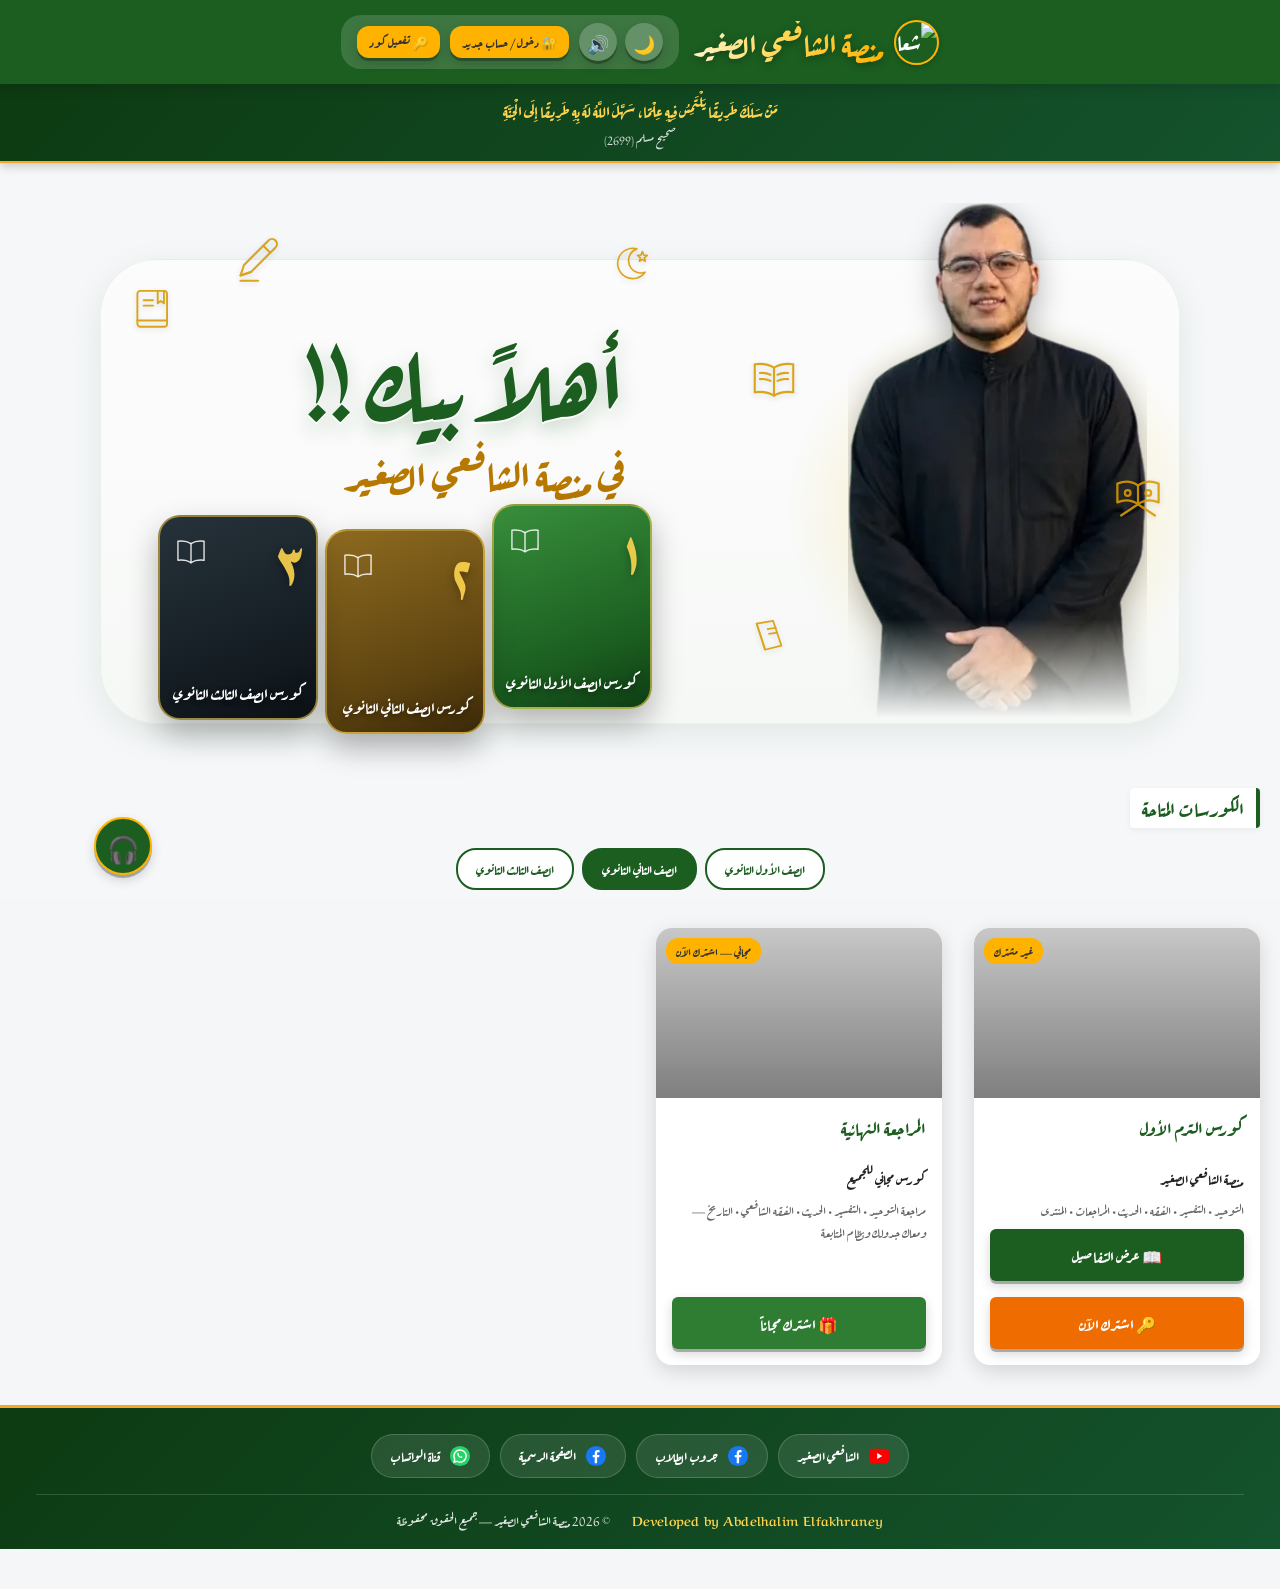
==== index.html @ e457ed03 "Add files via upload" ====
<!DOCTYPE html>
<html lang="ar" dir="rtl">
<head>
  <meta charset="UTF-8">
  <meta name="viewport" content="width=device-width, initial-scale=1.0, maximum-scale=1.0, user-scalable=no">
  <!-- كود إثبات ملكية جوجل الخاص بك -->
  <meta name="google-site-verification" content="P6w0eE5r-E6qtThUBP6ESmQifa7jndXKVhY5QRpQVNU" />

  <!-- عنوان الصفحة المباشر الذي يظهر في نتائج البحث -->
  <title>منصة الشافعي الصغير | مستر أبو بكر الشافعي</title>

  <!-- وصف الموقع الذي يظهر تحت العنوان في نتائج جوجل -->
  <meta name="description" content="المنصة التعليمية الرسمية - منصة الشافعي الصغير لمستر أبو بكر الشافعي. دروس ومراجعات واختبارات تفاعلية لجميع الطلاب.">

  <!-- الكلمات المفتاحية الشاملة لجميع طرق البحث -->
  <meta name="keywords" content="منصة الشافعي الصغير, الشافعي الصغير, أبو بكر الشافعي, ابو بكر الشافعي, مستر أبو بكر الشافعي, مستر ابو بكر الشافعي, منصة الشافعي, طلاب الشافعي الصغير">
  <title>منصة الشافعي الصغير</title>
  <script>try{document.documentElement.dataset.theme=localStorage.getItem("shafeei_theme")||"light"}catch(e){}</script>
  <!-- ===== تحديث تلقائي: المنصة تتأكد عند الفتح إنها على آخر نسخة وتعمل ريستارت لوحدها لو لقت نسخة أقدم ===== -->
  <script>
  (function () {
    try {
      var path = location.pathname, q = location.search;
      // 1) لو لسه فاتحين بنسخة جديدة (رابط فيه _u) نشيل الباراميتر من الشريط ونكمل
      if (/[?&]_u=/.test(q)) {
        try { history.replaceState(history.state, "", path + q.replace(/([?&])_u=\d+&?/, "$1").replace(/[?&]$/, "") + location.hash); } catch (e) {}
        return;
      }
      // 2) حارس ضد التكرار: ريستارت واحد كحد أقصى كل 30 ثانية
      var last = Number(sessionStorage.getItem("__upd_at") || 0);
      if (Date.now() - last < 30000) return;
      // 3) نمسح أي كاش قديم (service worker / Cache Storage) بهدوء
      try { if (navigator.serviceWorker) navigator.serviceWorker.getRegistrations().then(function (rs) { rs.forEach(function (r) { var w = r.active || r.waiting || r.installing; if (w && /firebase-messaging-sw/.test(w.scriptURL || "")) return; r.unregister(); }); }); } catch (e) {}
      try { if (window.caches) caches.keys().then(function (ks) { ks.forEach(function (k) { caches.delete(k); }); }); } catch (e) {}
      // 4) نقارن النسخة اللي شغالة (من الكاش) بآخر نسخة على السيرفر
      function h(s) { var x = 5381, i = s.length; while (i) x = (x * 33) ^ s.charCodeAt(--i); return (x >>> 0) + ":" + s.length; }
      var base = location.href.split("#")[0];
      Promise.all([
        fetch(base, { cache: "default" }).then(function (r) { return r.text(); }),
        fetch(base + (base.indexOf("?") < 0 ? "?" : "&") + "_c=" + Date.now(), { cache: "no-store" }).then(function (r) { return r.ok ? r.text() : null; })
      ]).then(function (a) {
        if (!a[1] || a[1].length < 5000) return;          // رد غير سليم: ما نعملش حاجة
        if (h(a[0]) === h(a[1])) return;                  // نفس النسخة: مفيش داعي
        sessionStorage.setItem("__upd_at", String(Date.now()));
        location.replace(path + (q ? q + "&" : "?") + "_u=" + Date.now() + location.hash);
      }).catch(function () {});
    } catch (e) {}
  })();
  </script>
  <!-- أيقونة المنصة (Favicon) -->
  <link rel="icon" type="image/png" sizes="32x32" href="[data-uri]">
  <link rel="icon" type="image/png" sizes="48x48" href="favicon-48.png">
  <link rel="icon" type="image/png" sizes="192x192" href="favicon.png">
  <link rel="apple-touch-icon" href="apple-touch-icon.png">
  <link rel="stylesheet" href="https://cdn.plyr.io/3.7.8/plyr.css" />
  <link rel="stylesheet" href="https://cdn.jsdelivr.net/npm/plyr@3.7.8/dist/plyr.css" />
  <style>
    :root {
      --primary-color: #1b5e20;
      --primary-hover: #2e7d32;
      --accent-color: #1a73e8;
      --accent-hover: #1557b0;
      --bg-color: #f4f6f8;
      --card-bg: rgba(255, 255, 255, 0.96);
      --text-color: #222222;
      --border-color: #e0e0e0;
      --danger-color: #d32f2f;
      --danger-bg: #ffebee;
      --success-color: #2e7d32;
      --success-bg: #e8f5e9;
    }
 
    /* خط Aref Ruqaa (مستضاف محلياً) - الخط الأساسي لكل المنصة */
    @font-face { font-family: 'Aref Ruqaa'; src: url([data-uri]) format('woff'); font-weight: 400; font-style: normal; font-display: block; }
    @font-face { font-family: 'Aref Ruqaa'; src: url([data-uri]) format('woff'); font-weight: 700; font-style: normal; font-display: block; }
 
    /* خط Cairo - احتياطي للرموز اللي مش موجودة في Aref Ruqaa */
    @font-face {
      font-family: 'Cairo';
      src: url([data-uri]) format('woff');
      font-weight: 200 1000;
      font-style: normal;
      font-display: swap;
    }
 
    * {
      box-sizing: border-box;
      font-family: 'Aref Ruqaa', 'Cairo', 'Amiri', 'Traditional Arabic', serif;
      margin: 0;
      padding: 0;
    }
 
    /* ===== فرض الخط على كل العناصر (يغلب Plyr والملفات الخارجية) ===== */
    *, *::before, *::after,
    input, button, select, textarea, option, optgroup,
    table, th, td, span, div, p, a, label, li, h1, h2, h3, h4, h5, h6, small, b, strong, i, em, code, pre,
    .plyr, .plyr * {
      font-family: 'Aref Ruqaa', 'Cairo', 'Amiri', 'Traditional Arabic', serif !important;
    }
    body {
      font-kerning: normal;
      font-feature-settings: 'kern' 1, 'liga' 1, 'calt' 1;
      font-variant-numeric: normal;
      text-rendering: optimizeLegibility;
      -webkit-font-smoothing: antialiased;
      -moz-osx-font-smoothing: grayscale;
      line-height: 1.7;
    }
    input, textarea, select, button { line-height: 1.5; }
    progress, [role='progressbar'], .progress, [class*='progress'] { line-height: 1.5; }
 
    body {
      position: relative;
      background-color: var(--bg-color);
      color: var(--text-color);
      padding-bottom: 40px;
    }
 
    /* الخلفية بقت في عنصر مستقل بدل ما تتحط "filter" على body مباشرة،
       لأن filter على body كان بيخلي أي عنصر position:fixed جواه (زي زر الدعم العائم)
       يتثبت بالنسبة لصفحة الـ body نفسها مش بالنسبة للشاشة، فكان بينزل معاك وانت بتعمل سكرول */
    body::before {
      content: "";
      position: fixed;
      inset: 0;
      z-index: -1;
      background-image: linear-gradient(rgba(255, 255, 255, 0.12), rgba(255, 255, 255, 0.12)), url('https://lh3.googleusercontent.com/d/11cx_kG09s3PtT70TFoBZ2S8yw_WvIOkD');
      background-size: cover;
      background-position: center;
      filter: contrast(125%) saturate(130%) brightness(102%);
      pointer-events: none;
    }
 
    header {
      background-color: var(--primary-color);
      color: white;
      padding: 15px 0;
      box-shadow: 0 4px 12px rgba(0,0,0,0.15);
      position: sticky;
      top: var(--alert-h, 0px);
      z-index: 100;
    }
 
    .header-container {
      max-width: 1000px;
      margin: 0 auto;
      padding: 0 20px;
      display: flex;
      justify-content: space-between;
      align-items: center;
      flex-wrap: wrap;
      gap: 15px;
    }
 
    .brand-title {
      font-size: 22px;
      font-weight: bold;
      display: flex;
      align-items: center;
      gap: 10px;
    }
 
    .brand-logo {
      width: 45px;
      height: 45px;
      border-radius: 50%;
      object-fit: cover;
      border: 2px solid #ffb300;
      box-shadow: 0 2px 6px rgba(0,0,0,0.2);
    }
 
    .user-info {
      display: flex;
      align-items: center;
      gap: 10px;
      background: rgba(255, 255, 255, 0.15);
      padding: 8px 16px;
      border-radius: 20px;
    }
 
    .btn-activate-code {
      background-color: #ffb300;
      color: #333;
      border: none;
      padding: 6px 12px;
      border-radius: 12px;
      font-weight: bold;
      cursor: pointer;
      font-size: 13px;
    }
 
    .btn-logout {
      background-color: transparent;
      border: 1px solid white;
      color: white;
      padding: 4px 10px;
      border-radius: 12px;
      cursor: pointer;
      font-size: 12px;
      transition: all 0.3s;
    }
 
    .btn-logout:hover {
      background-color: white;
      color: var(--primary-color);
    }
 
    .container {
      max-width: 1000px;
      margin: 30px auto;
      padding: 0 20px;
    }
 
    .tabs-container {
      display: flex;
      gap: 10px;
      border-bottom: 2px solid var(--border-color);
      margin-bottom: 25px;
      overflow-x: auto;
      padding-bottom: 5px;
      background: rgba(255, 255, 255, 0.92);
      padding: 10px;
      border-radius: 10px;
      box-shadow: 0 4px 10px rgba(0,0,0,0.08);
    }
 
    .tab-btn {
      padding: 12px 24px;
      background-color: transparent;
      border: none;
      font-size: 16px;
      font-weight: bold;
      color: #555;
      cursor: pointer;
      border-bottom: 3px solid transparent;
      transition: all 0.3s;
      white-space: nowrap;
    }
 
    .tab-btn:hover {
      color: var(--primary-color);
    }
 
    .tab-btn.active {
      color: var(--primary-color);
      border-bottom-color: var(--primary-color);
    }
 
    .tab-content {
      display: none;
    }
 
    .tab-content.active {
      display: block;
    }
 
    .section-title {
      font-size: 20px;
      color: var(--primary-color);
      margin-bottom: 20px;
      border-right: 4px solid var(--primary-color);
      padding-right: 10px;
      background: rgba(255, 255, 255, 0.96);
      display: inline-block;
      padding: 6px 12px;
      border-radius: 4px;
      box-shadow: 0 2px 6px rgba(0,0,0,0.06);
    }
 
    .lecture-card {
      background-color: var(--card-bg);
      border: 1px solid var(--border-color);
      border-radius: 12px;
      padding: 24px;
      margin-bottom: 20px;
      box-shadow: 0 6px 20px rgba(0,0,0,0.12);
    }
 
    .lecture-card.locked {
      opacity: 0.92;
      background-color: rgba(250, 250, 250, 0.96);
    }
 
    .lecture-header {
      display: flex;
      justify-content: space-between;
      align-items: center;
      margin-bottom: 18px;
    }
 
    .lecture-title {
      font-size: 18px;
      font-weight: bold;
      color: #1a252f;
    }
 
    .attendance-badge {
      padding: 6px 14px;
      border-radius: 20px;
      font-size: 13px;
      font-weight: bold;
      background-color: var(--danger-bg);
      color: var(--danger-color);
    }
 
    .attendance-badge.attended {
      background-color: var(--success-bg);
      color: var(--success-color);
    }
 
    .actions-group {
      display: flex;
      flex-direction: column;
      gap: 12px;
    }
 
    .btn-open-lecture {
      display: flex;
      align-items: center;
      justify-content: center;
      gap: 8px;
      width: 100%;
      padding: 14px;
      background-color: var(--accent-color);
      color: white;
      text-decoration: none;
      font-size: 16px;
      font-weight: bold;
      border-radius: 8px;
      text-align: center;
    }
 
    .btn-homework {
      display: flex;
      align-items: center;
      justify-content: center;
      gap: 8px;
      width: 100%;
      padding: 14px;
      background-color: #ef6c00;
      color: white;
      text-decoration: none;
      font-size: 16px;
      font-weight: bold;
      border-radius: 8px;
      text-align: center;
    }
 
    .btn-confirm-attendance {
      width: 100%;
      padding: 14px;
      background-color: var(--primary-color);
      color: white;
      border: none;
      border-radius: 8px;
      font-size: 16px;
      font-weight: bold;
      cursor: pointer;
    }
 
    .btn-confirm-attendance:disabled {
      background-color: #a5d6a7;
      cursor: not-allowed;
    }
 
    /* --- تنسيقات منتدى الطلاب --- */
    .forum-form-card, .forum-post-card {
      background-color: var(--card-bg);
      border: 1px solid var(--border-color);
      border-radius: 12px;
      padding: 20px;
      margin-bottom: 25px;
      box-shadow: 0 6px 20px rgba(0,0,0,0.08);
    }
 
    .forum-textarea {
      width: 100%;
      min-height: 90px;
      padding: 12px;
      border: 1px solid var(--border-color);
      border-radius: 8px;
      font-size: 15px;
      resize: vertical;
      outline: none;
      margin-bottom: 12px;
    }
 
    .post-header {
      display: flex;
      justify-content: space-between;
      align-items: center;
      border-bottom: 1px solid #f0f0f0;
      padding-bottom: 8px;
      margin-bottom: 12px;
    }
 
    .author-name {
      font-weight: bold;
      color: var(--primary-color);
      font-size: 15px;
      display: flex;
      align-items: center;
      gap: 6px;
    }
 
    .post-date {
      font-size: 12px;
      color: #777;
    }
 
    .post-content {
      font-size: 15px;
      line-height: 1.6;
      color: #222;
      white-space: pre-line;
    }
 
    .teacher-reply-box {
      margin-top: 15px;
      background-color: #f0f7f0;
      border-right: 4px solid var(--primary-color);
      padding: 12px 15px;
      border-radius: 6px;
    }
 
    .teacher-reply-title {
      font-weight: bold;
      color: var(--primary-color);
      font-size: 14px;
      margin-bottom: 5px;
    }
 
    .teacher-input-group {
      margin-top: 10px;
      display: flex;
      gap: 8px;
    }
 
    .teacher-input-group input {
      flex: 1;
      padding: 8px 12px;
      border: 1px solid var(--border-color);
      border-radius: 6px;
      font-size: 14px;
    }
 
    .modal-overlay {
      position: fixed;
      top: 0;
      left: 0;
      right: 0;
      bottom: 0;
      background-color: rgba(0,0,0,0.65);
      display: flex;
      justify-content: center;
      align-items: center;
      z-index: 1000;
      padding: 20px;
    }
 
    .modal-content {
      background-color: white;
      padding: 30px;
      border-radius: 12px;
      width: 100%;
      max-width: 500px;
      box-shadow: 0 10px 25px rgba(0,0,0,0.3);
      max-height: 90vh;
      overflow-y: auto;
    }
 
    .modal-title {
      font-size: 22px;
      color: var(--primary-color);
      margin-bottom: 20px;
      text-align: center;
    }
 
    .form-group {
      margin-bottom: 16px;
    }
 
    .form-group label {
      display: block;
      margin-bottom: 8px;
      font-weight: bold;
      font-size: 14px;
    }
 
    .form-group input, .form-group select {
      width: 100%;
      padding: 12px;
      border: 1px solid var(--border-color);
      border-radius: 6px;
      font-size: 15px;
      outline: none;
    }
 
    .form-row {
      display: flex;
      gap: 10px;
    }
 
    .form-row .form-group {
      flex: 1;
    }
 
    .btn-submit {
      width: 100%;
      padding: 14px;
      background-color: var(--primary-color);
      color: white;
      border: none;
      border-radius: 6px;
      font-size: 16px;
      font-weight: bold;
      cursor: pointer;
      margin-top: 10px;
    }
 
    .auth-toggle {
      text-align: center;
      margin-top: 15px;
      font-size: 14px;
    }
 
    .auth-toggle span {
      color: var(--accent-color);
      cursor: pointer;
      font-weight: bold;
      text-decoration: underline;
    }
 
    .error-msg {
      color: var(--danger-color);
      font-size: 14px;
      margin-top: 10px;
      text-align: center;
      display: none;
    }
 
    /* --- تنسيقات زر الدعم العائم الثابت تماماً على الشاشة --- */
    .support-widget {
      position: fixed;
      bottom: 25px;
      left: 25px;
      z-index: 9999;
      display: flex;
      flex-direction: column-reverse;
      align-items: flex-start;
      gap: 12px;
    }
 
    .support-main-btn {
      width: 58px;
      height: 58px;
      border-radius: 50%;
      background-color: var(--primary-color);
      color: white;
      border: 2px solid #ffb300;
      display: flex;
      justify-content: center;
      align-items: center;
      font-size: 26px;
      cursor: pointer;
      box-shadow: 0 4px 18px rgba(0,0,0,0.35);
      transition: transform 0.3s ease, background-color 0.3s ease;
    }
 
    .support-options {
      display: flex;
      flex-direction: column;
      gap: 10px;
      opacity: 0;
      visibility: hidden;
      transform: translateY(15px);
      transition: all 0.3s cubic-bezier(0.175, 0.885, 0.32, 1.275);
    }
 
    .support-widget.active .support-options {
      opacity: 1;
      visibility: visible;
      transform: translateY(0);
    }
 
    .support-view {
      display: flex;
      flex-direction: column;
      gap: 10px;
    }
 
    .support-item {
      display: flex;
      align-items: center;
      gap: 10px;
      background-color: #0b2b1a;
      color: #ffffff;
      padding: 10px 16px;
      border-radius: 30px;
      text-decoration: none;
      box-shadow: 0 4px 12px rgba(0, 0, 0, 0.25);
      font-size: 14px;
      font-weight: bold;
      white-space: nowrap;
      transition: transform 0.2s;
      cursor: pointer;
      border: none;
    }
 
    .support-item:hover {
      transform: translateX(5px);
    }
 
    .support-item.tech {
      border: 1.5px solid #ffb300;
    }
 
    .support-item.academic {
      border: 1.5px solid #25d366;
    }
 
    .support-item.activation {
      border: 1.5px solid #00bcd4;
    }
 
    .support-item.back-btn {
      background-color: #333333;
      border: 1.5px solid #777777;
      justify-content: center;
    }
 
    .support-item .info {
      display: flex;
      flex-direction: column;
      align-items: flex-start;
      line-height: 1.2;
    }
 
    .support-item .phone {
      font-size: 11px;
      color: #cccccc;
      direction: ltr;
    }
 
    /* ============================================================ */
    /* ============  مشغل الفيديو المحمي (داخل المنصة)  ============ */
    /* تصميم خفيف قصداً: بدون تأثيرات blur/shadow تقيلة فوق الفيديو،   */
    /* وبدون تحميل الفيديو الفعلي (iframe) غير لحظة ما الطالب يدوس تشغيل */
    /* ============================================================ */
    .pv-overlay {
      position: fixed;
      top: 0; left: 0; right: 0; bottom: 0;
      background: rgba(5, 19, 14, 0.97);
      z-index: 2000;
      display: none;
      align-items: center;
      justify-content: center;
      padding: 0;
    }
    .pv-overlay.active { display: flex; }
 
    .pv-card {
      width: 100%;
      max-width: 100%;
      height: 100%;
      max-height: 100%;
      margin: 0;
      background: linear-gradient(160deg, #04150d 0%, #0b2b1a 55%, #0e3a22 100%);
      border: 2px solid #d4af37;
      border-radius: 0;
      padding: 10px 12px calc(10px + env(safe-area-inset-bottom, 0px));
      padding-top: calc(10px + env(safe-area-inset-top, 0px));
      box-shadow: 0 10px 26px rgba(0,0,0,0.5);
      position: relative;
      overflow: hidden;
      display: flex;
      flex-direction: column;
      gap: 8px;
    }
 
    /* من مقاس التابلت/الكمبيوتر فوق: عرض كامل ومريح للشاشة بدل الشكل الضيق بتاع الموبايل */
    @media (min-width: 700px) {
      .pv-card {
        width: min(96vw, 1280px);
        height: min(96vh, 900px);
        height: min(96dvh, 900px);
        margin: auto;
        border-radius: 16px;
      }
    }
 
    .pv-close-btn {
      position: absolute;
      top: 10px;
      left: 10px;
      width: 32px;
      height: 32px;
      border-radius: 50%;
      background: #d32f2f;
      color: #fff;
      border: 2px solid #fff;
      font-size: 16px;
      font-weight: bold;
      cursor: pointer;
      z-index: 30;
      display: flex;
      align-items: center;
      justify-content: center;
      flex-shrink: 0;
    }
 
    .pv-brand {
      text-align: center;
      flex-shrink: 0;
      padding-top: 2px;
    }
 
    .pv-brand-title {
      color: #d4af37;
      font-size: 1.05rem;
      font-weight: 800;
    }
 
    .pv-brand-sub {
      color: #f4e285;
      font-size: 0.72rem;
      font-weight: 600;
      opacity: 0.9;
      margin-top: 2px;
    }
 
    .pv-title {
      text-align: center;
      color: #fff;
      font-size: 0.85rem;
      font-weight: 700;
      flex-shrink: 0;
      overflow: hidden;
      text-overflow: ellipsis;
      white-space: nowrap;
    }
 
    .pv-video-wrap {
      flex: 1 1 0;
      min-height: 0;
      width: 100%;
      display: flex;
      align-items: center;
      justify-content: center;
      overflow: hidden;
    }
 
    .pv-video-container {
      position: relative;
      border-radius: 12px;
      overflow: hidden;
      background: #000;
      box-shadow: 0 4px 14px rgba(0,0,0,0.5);
      user-select: none;
      -webkit-user-select: none;
      /* الأبعاد الفعلية بتتحدد بالجافاسكريبت (pvFitLayout) عشان الفيديو يتلائم مع أي مقاس شاشة بالظبط بدون ما يزيد عن حجم الصندوق */
      width: 100%;
      max-width: 100%;
      max-height: 100%;
      aspect-ratio: 16 / 9;
    }
 
    .pv-video-container .plyr__video-embed iframe {
      pointer-events: none !important;
    }
 
    /* واجهة "فاساد" خفيفة: صورة مصغّرة وزرار تشغيل، والفيديو الحقيقي (iframe) ما بيتحملش في الصفحة
       إلا بعد ما الطالب يدوس عليها فعلياً — ده اللي بيمنع تهنيج الموبايل عند فتح المحاضرة */
    .pv-facade {
      position: absolute;
      inset: 0;
      z-index: 20;
      display: flex;
      align-items: center;
      justify-content: center;
      background-color: #000;
      background-size: cover;
      background-position: center;
      cursor: pointer;
    }
    .pv-facade-play {
      width: 60px;
      height: 60px;
      border-radius: 50%;
      background: rgba(0,0,0,0.55);
      border: 2px solid #d4af37;
      color: #fff;
      font-size: 22px;
      display: flex;
      align-items: center;
      justify-content: center;
    }
 
    .pv-support-row {
      flex-shrink: 0;
      display: flex;
      gap: 8px;
      padding-top: 2px;
    }
 
    .pv-support-btn {
      flex: 1;
      display: flex;
      align-items: center;
      justify-content: center;
      gap: 6px;
      background-color: #0b2b1a;
      color: #fff;
      text-decoration: none;
      border: 1.5px solid #ffb300;
      border-radius: 30px;
      padding: 8px 6px;
      font-size: 11px;
      font-weight: bold;
      text-align: center;
      line-height: 1.3;
    }
 
    .pv-support-btn.academic { border-color: #25d366; }
 
    .pv-support-btn .pv-phone {
      display: block;
      font-size: 10px;
      color: #cccccc;
      direction: ltr;
      font-weight: normal;
    }
 
    .pv-touch-overlay {
      position: absolute;
      top: 0; left: 0;
      width: 100%;
      height: calc(100% - 50px);
      z-index: 25;
      display: none;
    }
    .pv-touch-zone {
      height: 100%;
      display: flex;
      align-items: center;
      justify-content: center;
      position: relative;
      cursor: pointer;
    }
    .pv-touch-zone.pv-seek-right { width: 15%; }
    .pv-touch-zone.pv-play-center { width: 70%; }
    .pv-touch-zone.pv-seek-left { width: 15%; }
 
    .pv-seek-feedback {
      position: absolute;
      background: rgba(0,0,0,0.8);
      color: #d4af37;
      padding: 8px 12px;
      border-radius: 20px;
      font-size: 0.75rem;
      font-weight: bold;
      opacity: 0;
      pointer-events: none;
      transition: opacity 0.2s ease, transform 0.2s ease;
      transform: scale(0.7);
      border: 1px solid #d4af37;
      white-space: nowrap;
    }
    .pv-seek-feedback.show { opacity: 1; transform: scale(1); }
 
    #pv-watermark {
      position: absolute;
      top: 8px; right: 12px;
      z-index: 99 !important;
      color: rgba(255,255,255,0.4);
      font-size: 0.55rem !important;
      font-weight: 500;
      pointer-events: none;
      background: rgba(0,0,0,0.25);
      padding: 2px 6px;
      border-radius: 8px;
      letter-spacing: 0.2px;
      transition: top 1.5s linear, right 1.5s linear;
      border: 1px solid rgba(212,175,55,0.12);
      white-space: nowrap;
    }
 
    .pv-attention-overlay {
      position: fixed;
      top: 0; left: 0; right: 0; bottom: 0;
      background: rgba(3, 10, 7, 0.94);
      z-index: 2100;
      display: none;
      align-items: center;
      justify-content: center;
      padding: 20px;
    }
    .pv-attention-overlay.active { display: flex; }
 
    .pv-attention-card {
      background: rgba(10, 25, 18, 0.96);
      border: 2px solid #d4af37;
      border-radius: 20px;
      padding: 25px 20px;
      width: 100%;
      max-width: 380px;
      text-align: center;
      color: #fff;
    }
    .pv-attention-card h3 { color: #d4af37; margin: 8px 0; font-size: 1.3rem; }
    .pv-attention-card p { color: #f4e285; font-size: 0.9rem; margin-bottom: 14px; }
    .pv-attention-card input {
      width: 100%;
      padding: 10px 12px;
      border-radius: 8px;
      border: 1px solid #d4af37;
      background: rgba(0,0,0,0.5);
      color: #fff;
      font-size: 0.95rem;
      text-align: center;
      margin-bottom: 12px;
      outline: none;
    }
    .pv-attention-card button {
      width: 100%;
      padding: 11px;
      border: none;
      border-radius: 8px;
      background: linear-gradient(45deg, #d4af37, #f4e285);
      color: #05130e;
      font-weight: bold;
      font-size: 1rem;
      cursor: pointer;
    }
    .pv-attention-error {
      color: #ff4d4d;
      font-size: 0.85rem;
      display: none;
      margin-bottom: 10px;
    }
 
    /* ===== شريط تنبيه قرب موعد المحاضرة ===== */
    .lecture-alert { position: sticky; top: 0; z-index: 110; display: none; align-items: center; gap: 10px; background: linear-gradient(90deg, #b71c1c, #ef6c00); color: #fff; padding: 8px 14px; font-weight: bold; font-size: 14px; box-shadow: 0 3px 10px rgba(0,0,0,.3); }
    .lecture-alert.show { display: flex; }
    .la-view { flex: 1; overflow: hidden; white-space: nowrap; direction: ltr; }
    .la-track { display: inline-block; padding-left: 100%; direction: rtl; animation: laScroll var(--la-dur, 25s) linear infinite; }
    .la-view:hover .la-track { animation-play-state: paused; }
    @keyframes laScroll { to { transform: translateX(-100%); } }
    .la-close { background: rgba(255,255,255,.2); border: 0; color: #fff; border-radius: 50%; width: 26px; height: 26px; cursor: pointer; flex-shrink: 0; }
    @media (prefers-reduced-motion: reduce) { .la-track { animation: none; padding-left: 0; } .la-view { white-space: normal; } }
 
    /* ===== لوحة التحكم (الأدمن فقط) ===== */
    .btn-admin { background: #fff; color: var(--primary-color); border: none; padding: 6px 12px; border-radius: 12px; font-weight: bold; cursor: pointer; font-size: 13px; }
    /* ANNOUNCEMENTS:START — شريط التنبيهات العامة */
    .ann-wrap { display: none; position: relative; z-index: 105; max-height: 42vh; overflow-y: auto; background: linear-gradient(135deg, #1a237e, #4a148c); box-shadow: 0 4px 14px rgba(26,35,126,.35); }
    .ann-wrap.show { display: block; }
    .ann-item { position: relative; display: flex; align-items: center; gap: 12px; padding: 10px 14px; color: #fff; overflow: hidden; animation: annIn .5s cubic-bezier(.2,.9,.3,1.1) both; }
    .ann-item + .ann-item { border-top: 1px solid rgba(255,255,255,.18); }
    .ann-item::before { content: ""; position: absolute; inset: 0; pointer-events: none; background: linear-gradient(110deg, transparent 30%, rgba(255,255,255,.14) 50%, transparent 70%); transform: translateX(-100%); animation: annShine 6s ease-in-out infinite; }
    .ann-ico { flex: 0 0 auto; width: 36px; height: 36px; border-radius: 50%; display: grid; place-items: center; font-size: 18px; background: rgba(255,255,255,.16); animation: annPulse 2.2s infinite; }
    .ann-text { flex: 1; min-width: 0; font-weight: 700; font-size: 15px; line-height: 1.7; overflow-wrap: anywhere; white-space: pre-line; }
    .ann-cta { flex: 0 0 auto; background: linear-gradient(135deg, #ffd54f, #f9a825); color: #3b2a00; text-decoration: none; font-weight: 800; font-size: 13px; padding: 8px 16px; border-radius: 999px; box-shadow: 0 3px 8px rgba(0,0,0,.25); transition: transform .15s; white-space: nowrap; }
    .ann-cta:hover { transform: translateY(-1px) scale(1.03); }
    .ann-x { flex: 0 0 auto; background: rgba(255,255,255,.18); border: 0; color: #fff; border-radius: 50%; width: 26px; height: 26px; cursor: pointer; }
    .ann-x:hover { background: rgba(255,255,255,.3); }
    @keyframes annIn { from { opacity: 0; transform: translateY(-14px); } to { opacity: 1; transform: none; } }
    @keyframes annShine { 0% { transform: translateX(-100%); } 45%, 100% { transform: translateX(100%); } }
    @keyframes annPulse { 0% { box-shadow: 0 0 0 0 rgba(255,213,79,.6); } 70%, 100% { box-shadow: 0 0 0 10px rgba(255,213,79,0); } }
    @media (max-width: 600px) {
      .ann-item { flex-wrap: wrap; row-gap: 8px; }
      .ann-text { flex: 1 1 calc(100% - 90px); font-size: 14px; }
      .ann-cta { order: 3; flex: 1 1 100%; text-align: center; }
    }
    @media (prefers-reduced-motion: reduce) { .ann-item, .ann-item::before, .ann-ico { animation: none; } }
    .form-group textarea { width: 100%; padding: 12px; border: 1px solid var(--border-color); border-radius: 6px; font-size: 15px; font-family: inherit; outline: none; resize: vertical; min-height: 80px; }
    .ann-quick { display: flex; gap: 6px; flex-wrap: wrap; margin-top: 6px; }
    .ann-quick button { border: 1px solid var(--border-color); background: transparent; color: inherit; border-radius: 999px; padding: 4px 12px; cursor: pointer; font-size: 12px; }
    .ann-badge { display: inline-block; font-size: 11px; font-weight: bold; padding: 2px 8px; border-radius: 999px; color: #fff; margin-inline-start: 6px; }
    .ann-badge.active { background: #2e7d32; } .ann-badge.scheduled { background: #ef6c00; } .ann-badge.expired { background: #757575; }
    /* ANNOUNCEMENTS:END */
    .adm-modal { max-width: 720px; }
    .adm-row { display: flex; gap: 8px; align-items: center; justify-content: space-between; flex-wrap: wrap; border: 1px solid var(--border-color); border-radius: 8px; padding: 10px; margin-bottom: 8px; }
    .adm-row small { display: block; color: #666; margin-top: 4px; }
    .adm-btn { border: none; border-radius: 6px; padding: 6px 12px; cursor: pointer; color: #fff; font-weight: bold; }
    .adm-edit { background: var(--accent-color); }
    .adm-del { background: var(--danger-color); }

    /* ===== واجهة تفاعلية ===== */
    button,.btn-submit,.tab-btn,.btn-open-lecture,.btn-homework{transition:transform .15s ease,box-shadow .2s ease,background-color .2s ease}
    button:active,.btn-submit:active,.btn-open-lecture:active{transform:scale(.95)}
    .btn-submit:hover{transform:translateY(-2px);box-shadow:0 6px 16px rgba(27,94,32,.35)}
    .modal-content{animation:popIn .35s cubic-bezier(.2,.9,.3,1.2)}
    @keyframes popIn{from{opacity:0;transform:translateY(20px) scale(.94)}to{opacity:1;transform:none}}
    .lecture-card{transition:transform .2s,box-shadow .2s}.lecture-card:hover{transform:translateY(-3px)}
    .tab-content.active{animation:fadeUp .35s ease}@keyframes fadeUp{from{opacity:0;transform:translateY(8px)}to{opacity:1;transform:none}}
    .name-row{display:grid;grid-template-columns:repeat(3,1fr);gap:8px}
    .hdr-actions{display:flex;align-items:center;gap:8px;position:relative}
    .icon-btn{position:relative;background:rgba(255,255,255,.2);border:none;color:#fff;width:38px;height:38px;border-radius:50%;font-size:18px;cursor:pointer}
    .icon-btn .dot{position:absolute;top:-4px;left:-4px;background:#e53935;color:#fff;font-size:11px;min-width:18px;height:18px;border-radius:9px;display:none;align-items:center;justify-content:center;padding:0 4px}
    .avatar{width:34px;height:34px;border-radius:50%;background:#ffb300;color:#333;font-weight:bold;display:inline-flex;align-items:center;justify-content:center}
    .profile-btn{display:flex;align-items:center;gap:6px;background:none;border:none;color:#fff;cursor:pointer;font-size:15px}
    .dropdown{position:absolute;top:46px;left:0;min-width:200px;background:#fff;color:#222;border-radius:12px;box-shadow:0 8px 24px rgba(0,0,0,.25);display:none;z-index:300;overflow:hidden}
    .dropdown.open{display:block;animation:popIn .2s}
    .dropdown button{display:block;width:100%;text-align:right;padding:12px 16px;background:none;border:none;font-size:14px;cursor:pointer}
    .dropdown button:hover{background:#e8f5e9}
    .notif-item{padding:10px 14px;border-bottom:1px solid #eee;font-size:13px;line-height:1.6}
    .notif-item.new{background:#f1f8e9;font-weight:bold}.notif-item small{display:block;color:#888;font-weight:normal}
    #notifMenu{width:300px;max-height:320px;overflow:auto}
    #welcomeScreen{position:fixed;inset:0;z-index:2000;display:none;align-items:center;justify-content:center;flex-direction:column;background:linear-gradient(135deg,#0d3b12,#1b5e20 60%,#2e7d32);color:#fff;font-size:30px;font-weight:bold;text-align:center;animation:fadeUp .4s}
    #welcomeScreen small{font-size:16px;margin-top:10px;opacity:.85}
    #progressBox{background:rgba(255,255,255,.96);border-radius:12px;padding:14px 18px;margin-bottom:18px;box-shadow:0 4px 12px rgba(0,0,0,.1);display:none}
    .pg-bar{height:14px;background:#e0e0e0;border-radius:8px;overflow:hidden;margin-top:8px}
    .pg-fill{height:100%;width:0;background:linear-gradient(90deg,#2e7d32,#66bb6a);border-radius:8px;transition:width .8s ease}
    .acc-row{display:flex;justify-content:space-between;padding:9px 0;border-bottom:1px solid #eee;font-size:14px}
    .acc-row b{color:var(--primary-color)}

    .greet-name{font-weight:bold;font-size:14px}
    .avatar{background-size:cover;background-position:center}
    #accountPage{max-width:760px}
    .acc-hero{background:linear-gradient(135deg,#0d3b12,#1b5e20 60%,#2e7d32);color:#fff;border-radius:16px 16px 0 0;padding:28px 20px;text-align:center;position:relative;overflow:hidden}
    .acc-hero::after{content:"";position:absolute;width:220px;height:220px;border-radius:50%;background:rgba(255,255,255,.07);top:-80px;left:-60px}
    .acc-pic{width:110px;height:110px;border-radius:50%;border:4px solid #ffb300;background:#fff center/cover;color:#1b5e20;font-size:46px;font-weight:bold;display:inline-flex;align-items:center;justify-content:center;box-shadow:0 6px 18px rgba(0,0,0,.3);position:relative;z-index:1}
    .acc-hero h2{margin-top:12px;position:relative;z-index:1}.acc-hero p{opacity:.85;font-size:14px;position:relative;z-index:1}
    .acc-card{background:var(--card-bg);border-radius:0 0 16px 16px;padding:20px;box-shadow:0 6px 20px rgba(0,0,0,.12)}
    .acc-actions{display:flex;gap:10px;flex-wrap:wrap;margin-top:18px}.acc-actions .btn-submit{flex:1;min-width:150px;margin:0}
    .acc-back{background:rgba(255,255,255,.95);border:none;border-radius:20px;padding:8px 18px;font-weight:bold;cursor:pointer;margin-bottom:14px;color:var(--primary-color)}
    .pic-edit{display:flex;align-items:center;gap:14px;margin-bottom:14px;flex-wrap:wrap}
    .pic-edit .pic-btns{display:flex;gap:8px;flex-wrap:wrap}.pic-edit label.btn-activate-code{cursor:pointer}
    .acc-card input,.acc-card select{width:100%}

    /* ===== الوضع الليلي ===== */
    html{transition:background-color .3s}
    [data-theme="dark"]{--bg-color:#0e1a12;--card-bg:rgba(22,34,27,.97);--text-color:#e6eee8;--border-color:#2b3f32;--danger-bg:#3b1a1a;--success-bg:#173b1d;--primary-color:#2e7d32}
    [data-theme="dark"] body::before{filter:brightness(.28) saturate(110%)}
    [data-theme="dark"] header{background:#123d17}
    [data-theme="dark"] .tabs-container,[data-theme="dark"] .section-title,[data-theme="dark"] #progressBox,[data-theme="dark"] .acc-card,[data-theme="dark"] .dropdown,[data-theme="dark"] .lecture-card,[data-theme="dark"] .lecture-card.locked,[data-theme="dark"] .forum-post-card,[data-theme="dark"] .forum-form-card,[data-theme="dark"] .modal-content,[data-theme="dark"] .course-card,[data-theme="dark"] .acc-back{background:#16221b!important;color:#e6eee8!important}
    [data-theme="dark"] .lecture-title,[data-theme="dark"] .form-group label,[data-theme="dark"] .modal-title,[data-theme="dark"] .acc-row b,[data-theme="dark"] .section-title{color:#a5d6a7!important}
    [data-theme="dark"] .tab-btn{color:#b7c7bb}[data-theme="dark"] .tab-btn.active{color:#a5d6a7;border-bottom-color:#66bb6a}
    [data-theme="dark"] input,[data-theme="dark"] select,[data-theme="dark"] textarea{background:#0f1a13!important;color:#e6eee8!important;border-color:#2b3f32!important}
    [data-theme="dark"] .dropdown button:hover{background:#1f3326}[data-theme="dark"] .notif-item,[data-theme="dark"] .acc-row{border-color:#2b3f32}[data-theme="dark"] .notif-item.new{background:#1b3324}
    [data-theme="dark"] p,[data-theme="dark"] span{color:inherit}
    /* ===== الكورسات / المراجعات / الفوتر ===== */
    .courses-grid{display:grid;grid-template-columns:repeat(auto-fill,minmax(280px,1fr));gap:18px}
    .course-card{background:var(--card-bg);border-radius:16px;overflow:hidden;box-shadow:0 6px 20px rgba(0,0,0,.14);transition:transform .25s,box-shadow .25s;display:flex;flex-direction:column}
    .course-card:hover{transform:translateY(-5px);box-shadow:0 12px 28px rgba(0,0,0,.22)}
    .course-cover{background:linear-gradient(135deg,#0d3b12,#2e7d32);color:#fff;padding:26px 18px;text-align:center;font-size:44px;position:relative}
    .course-cover .badge{position:absolute;top:10px;left:10px;font-size:12px;background:#ffb300;color:#333;border-radius:12px;padding:3px 10px;font-weight:bold}
    .course-cover .badge.on{background:#66bb6a;color:#fff}
    .course-body{padding:16px;display:flex;flex-direction:column;gap:8px;flex:1}
    .course-body h3{color:var(--primary-color)}.course-body p{font-size:13px;color:#666}
    [data-theme="dark"] .course-body p{color:#9fb3a5}
    .course-body .btn-submit{margin-top:auto}
    .sub-tabs{display:flex;gap:8px;flex-wrap:wrap;margin-bottom:16px}
    .sub-btn{padding:9px 18px;border-radius:20px;border:2px solid var(--primary-color);background:transparent;color:var(--primary-color);font-weight:bold;cursor:pointer}
    .sub-btn.active{background:var(--primary-color);color:#fff}
    .sub-content{display:none}.sub-content.active{display:block;animation:fadeUp .3s}
    .course-bar{display:flex;align-items:center;gap:10px;flex-wrap:wrap;margin-bottom:14px}
    .course-bar h2{font-size:18px;background:rgba(255,255,255,.95);color:var(--primary-color);padding:6px 14px;border-radius:8px}
    [data-theme="dark"] .course-bar h2{background:#16221b}
    .chk-row{display:flex;gap:12px;flex-wrap:wrap;padding:6px 0}.chk-row label{display:flex;align-items:center;gap:6px;font-size:14px}.chk-row input{width:auto}
    /* ===== الشريط السفلي ===== */
    .site-footer{margin-top:40px;background:linear-gradient(135deg,#0d3b12,#14532d);color:#fff;padding:26px 16px 18px;font-size:14px;border-top:3px solid #f9a825;transition:margin-top .2s}
    .ft-inner{max-width:1000px;margin:0 auto;display:flex;flex-direction:column;align-items:center;gap:16px}
    .ft-links{display:flex;flex-wrap:wrap;justify-content:center;gap:10px;width:100%}
    .ft-link{display:inline-flex;align-items:center;gap:9px;padding:9px 18px;border-radius:999px;background:rgba(255,255,255,.1);border:1px solid rgba(255,255,255,.18);color:#fff;text-decoration:none;font-weight:bold;font-size:14px;transition:background .2s,transform .15s}
    .ft-link:hover{background:rgba(255,255,255,.22);transform:translateY(-2px)}
    .ft-link:active{transform:scale(.96)}
    .ft-link svg{width:22px;height:22px;flex:none}
    .ft-bottom{width:100%;border-top:1px solid rgba(255,255,255,.15);padding-top:14px;display:flex;flex-wrap:wrap;justify-content:center;align-items:center;gap:6px 22px;font-size:13px;color:rgba(255,255,255,.85)}
    .ft-credit{direction:ltr;font-weight:bold;color:#ffd54f;letter-spacing:.2px}
    @media (max-width:560px){.ft-link{flex:1 1 calc(50% - 10px);justify-content:center;padding:9px 10px;font-size:13px}}
    .acc-sync{font-size:12px;color:#888;text-align:center;min-height:16px;margin-top:8px}
  
    .lecture-card { content-visibility: auto; contain-intrinsic-size: 1px 220px; }
    .pv-video-container video { pointer-events: none; }
    .pv-video-container .plyr__controls { pointer-events: auto; }
    .pv-video-container .plyr { width: 100%; height: 100%; }

    /* ===== تعليقات المحاضرات ===== */
    .cm-card-row { display: flex; gap: 8px; margin-top: 8px; }
    .btn-cm { flex: 1; padding: 9px 8px; border-radius: 10px; border: 1px solid #1b5e20; background: transparent; color: #1b5e20; font-family: inherit; font-weight: 700; font-size: 13px; cursor: pointer; }
    html[data-theme="dark"] .btn-cm { color: #a5d6a7; border-color: #66bb6a; }
    .pv-cm-row { width: 100%; max-width: 560px; padding: 0 12px; margin: 6px auto; box-sizing: border-box; }
    .pv-cm-btn { width: 100%; padding: 10px; border-radius: 12px; border: 1px solid #d4af37; background: rgba(255,255,255,.08); color: #fff; font-family: inherit; font-weight: 700; font-size: 14px; cursor: pointer; }
    .pv-overlay.pv-full .pv-cm-row { display: none; }
    .cm-back { position: fixed; inset: 0; z-index: 2500; display: none; background: rgba(0,0,0,.45); }
    .cm-back.show { display: block; }
    .cm-back.player { background: transparent; pointer-events: none; }
    .cm-sheet { position: absolute; left: 0; right: 0; bottom: 0; margin: 0 auto; width: min(560px, 100%); height: 84vh; background: #fff; color: #222; border-radius: 18px 18px 0 0; box-shadow: 0 -6px 24px rgba(0,0,0,.35); display: flex; flex-direction: column; pointer-events: auto; overflow: hidden; direction: rtl; }
    html[data-theme="dark"] .cm-sheet { background: #17211c; color: #eceff1; }
    .cm-back.player .cm-sheet { height: 56vh; }
    @media (orientation: landscape) {
      .cm-sheet, .cm-back.player .cm-sheet { left: auto; right: 0; top: 0; bottom: 0; height: auto; width: min(400px, 46vw); margin: 0; border-radius: 0; }
      .cm-back:not(.player) .cm-sheet { left: 0; right: 0; top: 4vh; bottom: 0; height: auto; width: min(560px, 92vw); margin: 0 auto; border-radius: 18px 18px 0 0; }
    }
    .cm-head { display: flex; align-items: center; gap: 8px; padding: 12px 14px; border-bottom: 1px solid rgba(128,128,128,.25); }
    .cm-head-title { flex: 1; font-weight: 800; font-size: 15px; line-height: 1.4; }
    .cm-head-title small { display: block; font-weight: 600; opacity: .7; font-size: 12px; }
    .cm-ico { border: none; background: rgba(128,128,128,.18); color: inherit; width: 34px; height: 34px; border-radius: 50%; cursor: pointer; font-size: 15px; flex: 0 0 auto; }
    .cm-list { flex: 1; overflow-y: auto; padding: 8px 14px; -webkit-overflow-scrolling: touch; overscroll-behavior: contain; }
    .cm-item { padding: 10px 0; border-bottom: 1px solid rgba(128,128,128,.18); }
    .cm-meta { display: flex; gap: 8px; align-items: baseline; font-size: 12px; opacity: .85; }
    .cm-name { font-weight: 800; font-size: 13.5px; opacity: 1; }
    .cm-text { margin: 4px 0 6px; white-space: pre-wrap; word-break: break-word; font-size: 14.5px; line-height: 1.6; }
    .cm-acts { display: flex; gap: 8px; }
    .cm-like, .cm-del { border: 1px solid rgba(128,128,128,.4); background: transparent; color: inherit; border-radius: 999px; padding: 4px 12px; font-family: inherit; font-size: 13px; cursor: pointer; }
    .cm-like.on { background: #1b5e20; border-color: #1b5e20; color: #fff; }
    .cm-empty, .cm-note { text-align: center; opacity: .75; padding: 22px 8px; font-size: 14px; }
    .cm-composer { border-top: 1px solid rgba(128,128,128,.25); padding: 10px 14px calc(10px + env(safe-area-inset-bottom, 0px)); background: inherit; }
    .cm-composer textarea { width: 100%; box-sizing: border-box; min-height: 52px; max-height: 110px; resize: none; border-radius: 12px; border: 1px solid rgba(128,128,128,.5); padding: 9px 12px; font-family: inherit; font-size: 15px; background: transparent; color: inherit; }
    .cm-send-row { display: flex; align-items: center; gap: 8px; margin-top: 6px; }
    .cm-count { font-size: 12px; opacity: .7; flex: 1; }
    .cm-send { background: #1b5e20; color: #fff; border: none; border-radius: 10px; padding: 9px 22px; font-family: inherit; font-weight: 800; cursor: pointer; }
    .cm-send:disabled { opacity: .55; }
    .cm-err { color: #c62828; font-size: 13px; margin-top: 4px; min-height: 0; }
    /* تكبير الفيديو لقص الحواف السوداء الجانبية (اللي بتبقى جوه الفيديو نفسه) */
    .pv-video-container .plyr__video-wrapper { transform: scale(var(--pvz, 1)); transform-origin: center center; }
    .pv-zoom-btn { position: absolute; top: 10px; left: 90px; width: 32px; height: 32px; border-radius: 50%; background: rgba(0,0,0,.55); color: #fff; border: 2px solid #d4af37; font-size: 15px; line-height: 1; cursor: pointer; z-index: 100; display: flex; align-items: center; justify-content: center; padding: 0; }
    .pv-overlay.pv-full .pv-zoom-btn { top: 6px; left: 74px; width: 28px; height: 28px; font-size: 13px; opacity: .8; }
    @media (orientation: landscape) and (max-height: 520px) { .pv-zoom-btn { top: 6px; left: 74px; width: 28px; height: 28px; font-size: 13px; opacity: .85; } }
    .pv-video-container .plyr__controls { z-index: 5; }
    .pv-yt-cover { position:absolute; inset:0; z-index:2; display:none; align-items:center; justify-content:center; text-align:center; padding:18px;
      color:#f4e285; font-weight:700; font-size:clamp(13px,3.2vw,18px); line-height:1.9; pointer-events:none;
      background:linear-gradient(rgba(5,26,12,.93),rgba(5,26,12,.93)), var(--pv-thumb) center/cover #000; }
    .pv-yt-cover.show { display:flex; animation:fadeUp .25s ease both; }
    .pv-zoom-btn { display: none !important; }
    .pv-video-container .plyr__video-wrapper { transform: none !important; }
    /* أغطية تخفي شريط عنوان/اسم القناة (فوق) وشعار يوتيوب (تحت) — بتظهر وقت التحميل والإيقاف بس */
    .pv-yt-mask { position:absolute; left:0; right:0; z-index:3; opacity:0; pointer-events:none; transition:opacity .25s ease; background:#000; }
    .pv-yt-mask.show { opacity:1; }
    .pv-yt-mask.top { top:0; height:clamp(44px,13%,72px); }
    .pv-yt-mask.bot { bottom:0; height:clamp(46px,13%,64px); }
    .pv-drive-frame { position:absolute; inset:0; width:100%; height:100%; border:0; background:#000; z-index:1; }
    .pv-drive-shield { position:absolute; top:0; right:0; left:0; width:auto; height:clamp(44px,9%,64px); z-index:3; background:transparent; }
    .sub-timer { width:100%; text-align:center; font-weight:700; font-size:.9rem; color:#2e7d32; direction:rtl; }
    .sub-expired { width:100%; text-align:center; font-weight:700; color:#c62828; padding:8px 0; }
    .btn-subscribe { background:#2e7d32; color:#fff; border:0; border-radius:10px; padding:12px; font-weight:700; cursor:pointer; width:100%; font-family:inherit; }
    .btn-subscribe:disabled { opacity:.6; cursor:not-allowed; }

    /* ===== توافق المشغل مع الموبايل والتابلت (أفقي/رأسي) + زرار ملء الشاشة ===== */
    .pv-overlay { overscroll-behavior: contain; }
    .pv-full-btn {
      position: absolute; top: 10px; left: 50px; width: 32px; height: 32px; border-radius: 50%;
      background: rgba(0,0,0,.55); color: #fff; border: 2px solid #d4af37; font-size: 16px; line-height: 1;
      cursor: pointer; z-index: 100; display: flex; align-items: center; justify-content: center; padding: 0;
    }
    .pv-close-btn { z-index: 100; }
    /* وضع ملء الشاشة: الفيديو ياخد الشاشة كلها والهيدر وأزرار الدعم تختفي */
    .pv-overlay.pv-full .pv-card { width: 100%; max-width: none; height: 100%; max-height: none; padding: 0; gap: 0; border: 0; border-radius: 0; margin: 0; }
    .pv-overlay.pv-full .pv-brand, .pv-overlay.pv-full .pv-title, .pv-overlay.pv-full .pv-support-row { display: none; }
    .pv-overlay.pv-full .pv-video-container { border-radius: 0; box-shadow: none; }
    .pv-overlay.pv-full .pv-close-btn, .pv-overlay.pv-full .pv-full-btn { top: 6px; width: 28px; height: 28px; font-size: 14px; opacity: .8; }
    .pv-overlay.pv-full .pv-close-btn { left: 6px; }
    .pv-overlay.pv-full .pv-full-btn { left: 40px; }
    /* لو الموبايل رأسي والطالب داس ملء الشاشة ومتصفحه مش بيقفل الاتجاه (زي آيفون): نلف الصندوق 90 درجة ليبقى أفقي */
    .pv-overlay.pv-rot .pv-card { position: fixed; top: 0; left: 0; margin: 0; max-width: none; max-height: none; transform-origin: 0 0; }
    /* موبايل أفقي: نخفي الهيدر وأزرار الدعم ونعطي الفيديو أكبر مساحة */
    @media (orientation: landscape) and (max-height: 520px) {
      .pv-card { width: 100%; max-width: none; height: 100%; max-height: none; margin: 0; padding: 4px 8px; gap: 0; border-radius: 0; border-width: 1px; }
      .pv-brand, .pv-title, .pv-support-row { display: none; }
      .pv-video-container { border-radius: 6px; }
      .pv-close-btn, .pv-full-btn { top: 6px; width: 28px; height: 28px; font-size: 14px; opacity: .85; }
      .pv-close-btn { left: 6px; }
      .pv-full-btn { left: 40px; }
    }
    /* الشاشة رأسية: الفيديو يلتصق بأعلى المنطقة بدل ما يطفو في النص */
    .pv-hint { display: none; text-align: center; color: #f4e285; font-size: 12px; opacity: .9; padding: 2px 0 6px; flex-shrink: 0; }
    @media (orientation: portrait) { .pv-video-wrap { align-items: flex-start; padding-top: 4px; } }
    @media (orientation: portrait) and (max-width: 899px) { .pv-hint { display: block; } }
    .pv-overlay.pv-full .pv-hint { display: none !important; }
    /* زرار الدعم العائم يختفي أثناء المشغل (المشغل فيه أزرار دعم خاصة به) حتى لا يغطي الفيديو */
    body:has(.pv-overlay.active) #supportWidget { display: none !important; }
    /* موبايل رأسي ضيق: هوامش أصغر ليأخذ الفيديو أقصى عرض */
    @media (max-width: 699px) and (orientation: portrait) { .pv-card { padding-left: 6px; padding-right: 6px; } }
  
    /* ===== آية / حديث اليوم ===== */
    .verse-banner{display:flex;flex-direction:column;align-items:center;gap:3px;background:linear-gradient(135deg,#0d3b12,#14532d);color:#ffd54f;padding:11px 16px;text-align:center;border-bottom:2px solid #f9a825;box-shadow:0 3px 10px rgba(0,0,0,.2);position:relative;z-index:90}
    .vb-text{font-size:16.5px;font-weight:700;line-height:1.9}
    .vb-ref{font-size:12px;color:rgba(255,255,255,.82)}
    [data-theme="dark"] .verse-banner{background:linear-gradient(135deg,#0a240d,#123d17)}
    /* ===== تذكير الصلاة على النبي (لا يقطع أي نشاط) ===== */
    .salawat-popup{position:fixed;top:16px;left:50%;transform:translate(-50%,-90px);z-index:6000;pointer-events:none;background:linear-gradient(135deg,#0d3b12,#1b5e20);color:#ffd54f;font-weight:800;font-size:20px;padding:13px 32px;border-radius:40px;border:2px solid #f9a825;box-shadow:0 10px 30px rgba(0,0,0,.4);opacity:0;transition:transform .5s cubic-bezier(.2,.9,.3,1.2),opacity .4s;white-space:nowrap}
    .salawat-popup.show{transform:translate(-50%,0);opacity:1}
    /* ===== نافذة وقت الصلاة ===== */
    .prayer-modal-overlay{position:fixed;inset:0;z-index:5500;display:none;align-items:center;justify-content:center;padding:20px;background:rgba(4,18,10,.92)}
    .prayer-modal-overlay.active{display:flex}
    .prayer-modal-card{background:linear-gradient(160deg,#04150d,#0b2b1a);border:2px solid #d4af37;border-radius:20px;padding:28px 22px;max-width:430px;width:100%;text-align:center;color:#fff;animation:popIn .35s cubic-bezier(.2,.9,.3,1.2)}
    .prayer-modal-card h3{color:#d4af37;margin:10px 0 4px;font-size:1.35rem}
    .prayer-sub{color:#f4e285;font-size:.95rem;margin-bottom:14px}
    .prayer-icon{font-size:44px;animation:pulseIcon 1.6s ease-in-out infinite}
    @keyframes pulseIcon{0%,100%{transform:scale(1)}50%{transform:scale(1.12)}}
    .azan-text{font-family:inherit;white-space:pre-wrap;color:#fff;font-size:1.08rem;line-height:2.1;min-height:185px;margin-bottom:16px}


    /* ===== شبكة المواد الكبيرة ===== */
    .subject-grid{display:grid;grid-template-columns:repeat(auto-fill,minmax(280px,1fr));gap:20px;margin-top:6px}
    .subject-card{background:var(--card-bg);border-radius:18px;overflow:hidden;box-shadow:0 6px 20px rgba(0,0,0,.14);display:flex;flex-direction:column;cursor:pointer;
      transition:transform .25s cubic-bezier(.2,.8,.3,1),box-shadow .25s;animation:fadeUp .45s ease both}
    .subject-card:hover,.subject-card:focus-visible{transform:translateY(-6px);box-shadow:0 14px 32px rgba(0,0,0,.25);outline:none}
    .subject-card:active{transform:scale(.98)}
    .subject-banner{position:relative;min-height:170px;display:flex;flex-direction:column;justify-content:flex-end;gap:4px;padding:16px;color:#fff;background-size:cover;background-position:center;overflow:hidden}
    .subject-banner::before{content:"";position:absolute;inset:0;background:radial-gradient(circle at 85% 15%,rgba(255,255,255,.18),transparent 45%),linear-gradient(to top,rgba(0,0,0,.62),rgba(0,0,0,.05) 70%)}
    .subject-icon{position:absolute;top:12px;left:14px;font-size:54px;line-height:1;filter:drop-shadow(0 4px 8px rgba(0,0,0,.35));transition:transform .35s}
    .subject-card:hover .subject-icon{transform:scale(1.15) rotate(-6deg)}
    .subject-title{position:relative;font-size:24px;font-weight:800;text-shadow:0 2px 8px rgba(0,0,0,.6)}
    .subject-meta{position:relative;font-size:13px;opacity:.92}
    .subject-body{padding:14px 16px 16px;display:flex;flex-direction:column;gap:10px;flex:1}
    .subject-body p{font-size:13px;color:#666;line-height:1.7}
    .sc-bar{height:7px;border-radius:6px;background:#e0e6e1;overflow:hidden}.sc-fill{height:100%;background:linear-gradient(90deg,#66bb6a,#1b5e20);border-radius:6px;transition:width .8s ease}
    .subject-enter{margin-top:auto;width:100%}
    /* ===== بطاقات مواد المراجعات (نفس شكل بطاقات الترم الأول، بدون أيقونة واسم المادة بخط مزخرف) ===== */
    .rev-grid{margin-bottom:22px}
    .rev-card .subject-banner{min-height:150px;align-items:center;justify-content:center;text-align:center;gap:8px}
    .rev-card .subject-title.rev-title{font-family:'Aref Ruqaa','Amiri',serif;font-weight:700;font-size:clamp(30px,6vw,40px);line-height:1.5;
      background:linear-gradient(180deg,#fff8dc 0%,#ffd54f 50%,#ffa000 100%);-webkit-background-clip:text;background-clip:text;-webkit-text-fill-color:transparent;color:transparent;
      text-shadow:none;filter:drop-shadow(0 3px 6px rgba(0,0,0,.5))}
    .rev-card .subject-body{padding:12px 16px 16px}
    .rev-card .rev-pct{font-size:12px;color:#666;display:flex;justify-content:space-between}
    [data-theme="dark"] .rev-card .rev-pct{color:#9fb3a5}
    .rev-card.active{outline:4px solid #ffb300;outline-offset:3px;box-shadow:0 14px 32px rgba(255,179,0,.35)}
    [data-theme="dark"] .subject-card{background:#16221b!important;color:#e6eee8!important}
    [data-theme="dark"] .subject-body p{color:#9fb3a5}[data-theme="dark"] .sc-bar{background:#2b3f32}

    /* ===== شريط الآية: تلاشي عند التبديل ===== */
    .verse-banner{transition:opacity .45s ease}.verse-banner.vb-fade{opacity:0}

    /* ===== مركز الإشعارات ===== */
    .notif-item{display:flex;gap:10px;align-items:flex-start}
    .ni-ico{font-size:18px;line-height:1.4}.ni-body{flex:1}
    .notif-item.nt-motivation.new{background:#fff8e1}.notif-item.nt-streak.new{background:#fff3e0}
    .notif-item.new{animation:popIn .4s}
    .dropdown#notifMenu{max-height:70vh;overflow-y:auto;min-width:min(320px,86vw)}
    .notif-toast{position:fixed;left:50%;bottom:90px;transform:translate(-50%,24px);opacity:0;z-index:5500;max-width:min(380px,calc(100vw - 28px));
      display:flex;gap:10px;align-items:center;background:#14532d;color:#fff;border:1px solid #f9a825;border-radius:14px;padding:12px 16px;font-size:14px;line-height:1.6;
      box-shadow:0 10px 30px rgba(0,0,0,.35);transition:transform .45s cubic-bezier(.2,.9,.3,1.2),opacity .35s;cursor:pointer}
    .notif-toast.show{transform:translate(-50%,0);opacity:1}.notif-toast .ni-ico{font-size:24px}

    /* ===== صفحة الحساب: بطاقات الإحصاء + الصورة ===== */
    .acc-pic{transition:transform .3s cubic-bezier(.2,.9,.3,1.3),box-shadow .3s}
    .acc-pic:hover{transform:scale(1.08) rotate(-3deg);box-shadow:0 0 0 6px rgba(255,179,0,.35),0 10px 24px rgba(0,0,0,.35)}
    .acc-stats{display:grid;grid-template-columns:repeat(auto-fit,minmax(120px,1fr));gap:12px;margin-bottom:14px}
    .stat-card{background:linear-gradient(135deg,#f1f8e9,#e8f5e9);border:1px solid #c8e6c9;border-radius:14px;padding:14px 8px;text-align:center;
      transition:transform .25s,box-shadow .25s;animation:fadeUp .5s ease both}
    .stat-card:hover{transform:translateY(-4px) scale(1.03);box-shadow:0 8px 18px rgba(27,94,32,.2)}
    .stat-card .st-ico{font-size:24px}.stat-card .st-val{display:block;font-size:26px;font-weight:800;color:var(--primary-color);margin:2px 0}
    .stat-card .st-lbl{font-size:12px;color:#555}
    .stat-card.bump{animation:statBump .6s ease}@keyframes statBump{40%{transform:scale(1.12);box-shadow:0 0 0 6px rgba(102,187,106,.35)}}
    [data-theme="dark"] .stat-card{background:#1b3324;border-color:#2b3f32}[data-theme="dark"] .stat-card .st-lbl{color:#b7c7bb}

    /* ===== حركات دقيقة عامة ===== */
    .btn-open-lecture,.btn-homework,.btn-subscribe,.icon-btn,.support-main-btn{transition:transform .15s ease,box-shadow .2s ease,filter .2s}
    .btn-open-lecture:hover,.btn-homework:hover,.btn-subscribe:not(:disabled):hover,.icon-btn:hover{transform:translateY(-2px);filter:brightness(1.07);box-shadow:0 6px 14px rgba(0,0,0,.2)}
    .lecture-card:hover{box-shadow:0 8px 20px rgba(0,0,0,.15)}
    @media (prefers-reduced-motion: reduce){.subject-card,.stat-card,.notif-item.new,.acc-pic{animation:none!important;transition:none!important}}
    @media (max-width:560px){.subject-grid{grid-template-columns:1fr}.subject-banner{min-height:150px}}

    /* ============================================================
       [NEW v3] 3D tactile buttons + micro-interactions
       ============================================================ */
    .btn-3d{position:relative;transform:translateY(0);
      box-shadow:0 4px 0 rgba(0,0,0,.28),0 6px 14px rgba(0,0,0,.20);
      transition:transform .13s cubic-bezier(.34,1.2,.64,1),box-shadow .13s ease,filter .18s ease;}
    .btn-3d:hover{transform:translateY(-3px);
      box-shadow:0 7px 0 rgba(0,0,0,.24),0 12px 22px rgba(0,0,0,.24),0 0 18px rgba(255,179,0,.28);
      filter:brightness(1.05);}
    .btn-3d:active{transform:translateY(3px);
      box-shadow:0 1px 0 rgba(0,0,0,.32),0 2px 5px rgba(0,0,0,.22);
      filter:brightness(.96);}
    .btn-3d:active::after{content:"";position:absolute;inset:0;border-radius:inherit;
      background:radial-gradient(circle at 50% 120%,rgba(255,255,255,.25),transparent 60%);}
    .btn-3d-glow{overflow:hidden;}
    .btn-3d-glow::before{content:"";position:absolute;top:0;left:-80%;width:50%;height:100%;
      background:linear-gradient(100deg,transparent,rgba(255,255,255,.35),transparent);
      transform:skewX(-20deg);transition:left .5s ease;pointer-events:none;}
    .btn-3d-glow:hover::before{left:130%;}
    /* تطبيق التأثير على الأزرار الموجودة دون تغيير بنيتها */
    .btn-submit,.btn-open-lecture,.btn-homework,.btn-subscribe,.btn-activate-code,
    .btn-admin,.btn-logout,.btn-confirm-attendance,.acc-back,.sub-btn,
    .support-main-btn,.icon-btn,.la-close,.mini-btn,.pv-close-btn,.pv-full-btn{transform:translateY(0);
      box-shadow:0 3px 0 rgba(0,0,0,.26),0 5px 12px rgba(0,0,0,.16);
      transition:transform .13s cubic-bezier(.34,1.2,.64,1),box-shadow .13s ease,filter .18s ease;}
    .btn-submit:hover,.btn-open-lecture:hover,.btn-homework:hover,.btn-subscribe:hover,.btn-activate-code:hover,
    .btn-admin:hover,.btn-confirm-attendance:hover,.acc-back:hover,.sub-btn:hover,
    .support-main-btn:hover,.icon-btn:hover{transform:translateY(-3px);
      box-shadow:0 6px 0 rgba(0,0,0,.22),0 10px 20px rgba(0,0,0,.22),0 0 16px rgba(255,179,0,.25);
      filter:brightness(1.05);}
    .btn-submit:active,.btn-open-lecture:active,.btn-homework:active,.btn-subscribe:active,.btn-activate-code:active,
    .btn-admin:active,.btn-logout:active,.btn-confirm-attendance:active,.acc-back:active,.sub-btn:active,
    .support-main-btn:active,.icon-btn:active,.la-close:active,.mini-btn:active{transform:translateY(2px);
      box-shadow:0 1px 0 rgba(0,0,0,.30),0 2px 5px rgba(0,0,0,.20);filter:brightness(.96);}
    .btn-confirm-attendance:disabled,.btn-submit:disabled,.btn-subscribe:disabled{transform:none;
      box-shadow:0 2px 0 rgba(0,0,0,.12);filter:none;cursor:not-allowed;}
    .tab-btn{transform:translateY(0);box-shadow:0 2px 0 rgba(0,0,0,.10);
      transition:transform .13s ease,box-shadow .13s ease,color .2s;}
    .tab-btn:hover{transform:translateY(-2px);}
    .tab-btn:active{transform:translateY(2px);box-shadow:none;}

    /* ============================================================
       [NEW v3] Weekly Schedule Module (جدولي الأسبوعي)
       ============================================================ */
    .sched-wrap{display:flex;flex-direction:column;gap:16px;}
    .sched-hero{background:linear-gradient(135deg,#0d3b12,#1b5e20 60%,#2e7d32);color:#fff;border-radius:16px;
      padding:22px 20px;display:flex;flex-wrap:wrap;gap:14px;align-items:center;justify-content:space-between;
      box-shadow:0 8px 24px rgba(0,0,0,.25);position:relative;overflow:hidden;}
    .sched-hero::after{content:"";position:absolute;width:200px;height:200px;border-radius:50%;
      background:rgba(255,255,255,.07);top:-70px;left:-50px;}
    .sched-hero h3{font-size:20px;position:relative;z-index:1;}
    .sched-hero p{opacity:.9;font-size:13px;margin-top:4px;position:relative;z-index:1;}
    .sched-hero-actions{display:flex;gap:8px;flex-wrap:wrap;position:relative;z-index:1;}
    .sched-toolbar{display:flex;gap:10px;flex-wrap:wrap;align-items:center;background:var(--card-bg);
      border:1px solid var(--border-color);border-radius:14px;padding:12px 14px;box-shadow:0 6px 20px rgba(0,0,0,.10);}
    .sched-title-input{flex:1;min-width:180px;padding:11px 14px;border:2px solid var(--border-color);border-radius:10px;
      font-size:15px;font-weight:700;background:transparent;color:var(--text-color);outline:none;
      transition:border-color .2s,box-shadow .2s;}
    .sched-title-input:focus{border-color:#2e7d32;box-shadow:0 0 0 4px rgba(46,125,50,.15);}
    .sched-days{display:flex;flex-direction:column;gap:16px;}
    .sched-day{background:var(--card-bg);border:1px solid var(--border-color);border-radius:14px;padding:14px;
      box-shadow:0 6px 20px rgba(0,0,0,.10);display:flex;flex-direction:column;gap:8px;}
    .sched-day.today{border:2px solid #ffb300;box-shadow:0 0 0 4px rgba(255,179,0,.15),0 8px 24px rgba(0,0,0,.14);}
    .sched-day-head{display:flex;justify-content:space-between;align-items:center;border-bottom:2px solid var(--border-color);
      padding-bottom:8px;}
    .sched-day-name{font-weight:800;font-size:16px;color:var(--primary-color);display:flex;align-items:center;gap:8px;}
    .sched-today-badge{font-size:11px;background:#ffb300;color:#333;border-radius:12px;padding:2px 10px;font-weight:800;}
    .sched-progress{font-size:12px;font-weight:700;color:#666;}
    .sched-day-complete{display:flex;align-items:center;gap:6px;font-size:12px;font-weight:700;color:var(--success-color);
      background:var(--success-bg);border-radius:8px;padding:6px 10px;}
    .sched-entry{display:flex;align-items:center;gap:9px;padding:9px 10px;border-radius:10px;
      background:rgba(0,0,0,.03);border:1px solid var(--border-color);animation:fadeUp .3s ease;}
    .sched-entry.done{opacity:.75;background:var(--success-bg);border-color:transparent;}
    .sched-entry.done .sched-name{text-decoration:line-through;}
    .sched-check{width:21px;height:21px;cursor:pointer;flex:none;accent-color:#2e7d32;}
    .sched-entry-main{flex:1;min-width:0;}
    .sched-name{font-weight:700;font-size:14px;}
    .sched-lesson{font-size:12px;color:#888;margin-top:2px;}
    .sched-done-at{font-size:11px;color:var(--success-color);font-weight:700;margin-top:3px;}
    .sched-time{font-size:12px;font-weight:800;background:var(--primary-color);color:#fff;border-radius:12px;
      padding:3px 9px;flex:none;direction:ltr;}
    .sched-entry-tools{display:flex;gap:4px;flex:none;}
    .mini-btn{width:27px;height:27px;border-radius:8px;border:none;background:rgba(0,0,0,.08);color:inherit;
      cursor:pointer;font-size:12px;display:inline-flex;align-items:center;justify-content:center;
      box-shadow:0 2px 0 rgba(0,0,0,.15);transition:transform .12s,background .15s;}
    .mini-btn:hover{background:rgba(0,0,0,.16);transform:translateY(-1px);}
    .mini-btn:active{transform:translateY(2px);box-shadow:none;}
    .mini-btn:disabled{opacity:.35;cursor:not-allowed;transform:none;}
    .sched-add{display:grid;grid-template-columns:2fr 1fr 2fr auto;gap:8px;margin-top:6px;align-items:stretch;}
    .sched-add .sched-add-btn{grid-column:auto!important;padding:10px 18px!important;white-space:nowrap;}
    @media (max-width:640px){
      .sched-add{grid-template-columns:1fr 110px;}
      .sched-add .sched-add-btn{grid-column:1/-1!important;}
    }
    .sched-add input{padding:9px 10px;border:1px solid var(--border-color);border-radius:8px;font-size:13px;
      background:transparent;color:inherit;outline:none;}
    .sched-add input:focus{border-color:#2e7d32;}
    .sched-add .full{grid-column:auto;}
    @media (max-width:640px){.sched-add .full{grid-column:1/-1;}}
    [data-theme="dark"] .sched-entry{background:rgba(255,255,255,.04);}
    [data-theme="dark"] .mini-btn{background:rgba(255,255,255,.10);}
    /* أزرار الإجراءات الكبيرة أسفل الصفحة */
    .sched-bottom{display:grid;grid-template-columns:repeat(3,1fr);gap:14px;margin-top:6px;}
    .sched-big-btn{display:flex;flex-direction:column;align-items:center;justify-content:center;gap:6px;min-height:104px;
      padding:18px 12px;border:none;border-radius:18px;color:#fff;font-family:inherit;font-size:20px;font-weight:800;cursor:pointer;
      box-shadow:0 6px 0 rgba(0,0,0,.22),0 12px 24px rgba(0,0,0,.18);}
    .sched-big-btn .sb-ico{font-size:38px;line-height:1;}
    .sched-big-btn small{font-size:12px;font-weight:600;opacity:.9;}
    .sched-big-btn:focus-visible{outline:4px solid #ffb300;outline-offset:3px;}
    .sched-big-btn.pdf{background:linear-gradient(135deg,#0b3d5c,#1a73e8);}
    .sched-big-btn.logs{background:linear-gradient(135deg,#0d3b12,#2e7d32);}
    .sched-big-btn.fresh{background:linear-gradient(135deg,#b26a00,#ffb300);color:#2b2000;}
    @media (max-width:640px){
      .sched-bottom{grid-template-columns:1fr;}
      .sched-big-btn{flex-direction:row;min-height:72px;gap:14px;font-size:19px;}
      .sched-big-btn .sb-ico{font-size:32px;}
      .sched-big-btn small{display:none;}
    }
    /* بطاقة الجدول في شبكة المواد */
    .sched-card-banner{background:linear-gradient(135deg,#1a237e,#3949ab)!important;}

    /* نافذة سجلات الجداول */
    .arch-ver{border:1px solid var(--border-color);border-radius:10px;padding:10px 12px;margin-bottom:8px;}
    .arch-ver summary{cursor:pointer;font-weight:700;color:var(--primary-color);font-size:14px;}
    .arch-ver .arch-body{margin-top:8px;font-size:13px;line-height:1.9;}

    /* شريط التذكير الذكي بالمهمة التالية */
    #schedPrompt{position:fixed;bottom:96px;left:50%;transform:translate(-50%,20px);z-index:4500;
      max-width:min(460px,calc(100vw - 24px));background:linear-gradient(135deg,#0d3b12,#1b5e20);color:#fff;
      border:2px solid #ffb300;border-radius:16px;padding:13px 16px;font-size:14px;font-weight:700;line-height:1.7;
      box-shadow:0 10px 30px rgba(0,0,0,.4);display:none;gap:10px;align-items:center;
      transition:transform .4s cubic-bezier(.2,.9,.3,1.2),opacity .3s;opacity:0;cursor:pointer;}
    #schedPrompt.show{display:flex;transform:translate(-50%,0);opacity:1;animation:popIn .35s;}
    #schedPrompt .sp-close{background:rgba(255,255,255,.2);border:none;color:#fff;border-radius:50%;width:26px;height:26px;
      cursor:pointer;flex:none;font-size:13px;}

    /* ============================================================
       [NEW v3] PDF / Print layout for schedule export
       ============================================================ */
    #printArea{display:none;}
    @media print{
      @page{size:A4;margin:12mm;}
      body>*:not(#printArea){display:none!important;}
      body::before{display:none!important;}
      #printArea{display:block!important;direction:rtl;color:#000;background:#fff;
        font-family:'Aref Ruqaa','Cairo',serif;-webkit-print-color-adjust:exact;print-color-adjust:exact;}
      .pr-head{display:flex;align-items:center;gap:10px;font-size:20pt;
        border-bottom:3px solid #1b5e20;padding-bottom:8px;margin-bottom:14px;}
      .pr-head img{height:1.3em;width:1.3em;object-fit:cover;border-radius:50%;border:2px solid #d4af37;}
      .pr-brand{font-weight:800;color:#1b5e20;font-size:1em;line-height:1.2;}
      .pr-title{font-size:.55em;color:#444;font-weight:600;}
      .pr-meta{font-size:.45em;color:#666;margin-bottom:10px;}
      .pr-table{width:100%;border-collapse:collapse;font-size:10.5pt;margin-bottom:10px;}
      .pr-table th{background:#e8f5e9!important;color:#1b5e20;border:1px solid #9e9e9e;padding:6px 8px;text-align:right;}
      .pr-table td{border:1px solid #bdbdbd;padding:6px 8px;text-align:right;}
      .pr-day-row td{background:#f1f8e9!important;font-weight:800;color:#1b5e20;font-size:11pt;}
      .pr-done{color:#2e7d32;font-weight:800;}
      .pr-pending{color:#9e9e9e;}
      .pr-foot{margin-top:14px;font-size:8.5pt;color:#777;text-align:center;border-top:1px solid #ccc;padding-top:8px;}
    }


    /* =====================================================================
       طبقة التجاوب (Responsive layer) — مضافة فوق التصميم الحالي بدون تغيير الوظائف
       Mobile: حتى 767px | Tablet: 768–1023px | Desktop: 1024px+ (الأساس)
       ===================================================================== */
    html { width: 100%; overflow-x: hidden; }
    /* clip بدل hidden على body عشان الهيدر الـ sticky يفضل شغال */
    body { width: 100%; max-width: 100%; overflow-x: clip; line-height: 1.7; }
    img, video, iframe, canvas, svg { max-width: 100%; }
    h1, h2, h3, h4 { line-height: 1.4; margin-bottom: 1.2rem; }
    p, li, .brand-title, .subject-body, .notif-item { overflow-wrap: anywhere; }
    .container, .header-container, .ft-inner { margin-left: auto; margin-right: auto; }
    .header-container { justify-content: center; text-align: center; }
    .user-info, .hdr-actions { flex-wrap: wrap; justify-content: center; }
    .courses-grid, .subject-grid { gap: 24px; }

    /* Desktop (الأساس) */
    @media (min-width: 1024px) {
      .container, .header-container, .ft-inner { max-width: 1280px; padding-left: 20px; padding-right: 20px; }
      #accountPage { max-width: 760px; }
      .courses-grid, .subject-grid { gap: 32px; }
      .container { margin-top: 40px; margin-bottom: 40px; }
    }
    @media (min-width: 1440px) {
      html { font-size: 106.25%; }
    }

    /* Tablet */
    @media (min-width: 768px) and (max-width: 1023px) {
      .container, .header-container, .ft-inner { max-width: 960px; padding-left: 24px; padding-right: 24px; }
      .courses-grid, .subject-grid { grid-template-columns: repeat(2, minmax(0, 1fr)); gap: 24px; }
    }

    /* Mobile */
    @media (max-width: 767px) {
      .header-container { flex-direction: column; align-items: center; gap: 16px; padding-left: 16px; padding-right: 16px; }
      .brand-title { justify-content: center; font-size: 1.25rem; }
      .user-info { width: 100%; max-width: 100%; gap: 12px; }
      .container { padding-left: 16px; padding-right: 16px; margin-top: 20px; }
      .courses-grid, .subject-grid { grid-template-columns: minmax(0, 1fr); gap: 16px; }
      .sched-bottom { gap: 16px; }
      .tab-btn { padding: 12px 18px; }
    }

    /* ===== المعاينة العامة للكورس + الاختبارات + جودة الفيديو ===== */
    .sub-banner{display:flex;gap:12px;align-items:center;justify-content:space-between;flex-wrap:wrap;background:#fff3e0;color:#7a4300;border:1px solid #ffb74d;border-radius:12px;padding:12px 16px;margin:0 0 16px;font-weight:700;font-size:14px}
    .sub-banner .btn-submit{width:auto;margin:0;padding:8px 16px;background:#ef6c00}
    [data-theme="dark"] .sub-banner{background:#3a2a10;color:#ffcc80;border-color:#8a5a1a}
    .course-card .btn-submit + .btn-submit{margin-top:8px}
    .qz-note{width:100%;text-align:center;font-size:13px;font-weight:700;color:#555;padding:4px 0}
    .qz-note.ok{color:#2e7d32}.qz-note.bad{color:#c62828}
    [data-theme="dark"] .qz-note{color:#b7c7bb}[data-theme="dark"] .qz-note.ok{color:#81c784}[data-theme="dark"] .qz-note.bad{color:#ef9a9a}
    .qz-modal{max-width:680px;width:94%;max-height:90vh;overflow-y:auto;text-align:right}
    .qz-info{display:grid;grid-template-columns:1fr 1fr;gap:6px 14px;background:rgba(0,131,143,.08);border-radius:10px;padding:10px 12px;font-size:14px;margin:8px 0}
    .qz-rules{font-size:14px;line-height:1.9;padding-inline-start:20px;margin:8px 0 14px}
    .qz-q{border:1px solid rgba(128,128,128,.35);border-radius:12px;padding:12px 14px;margin:0 0 12px}
    .qz-q.missing{border-color:#c62828;box-shadow:0 0 0 2px rgba(198,40,40,.25)}
    .qz-qt{font-weight:800;margin-bottom:8px;line-height:1.7}
    .qz-opt{display:flex;align-items:center;gap:10px;padding:8px 10px;border-radius:8px;cursor:pointer;font-size:15px}
    .qz-opt:hover{background:rgba(0,131,143,.08)}
    .qz-opt input{width:auto;flex:none;margin:0}
    .qz-score{font-size:46px;font-weight:900;text-align:center;margin:6px 0}
    .qz-score.ok{color:#2e7d32}.qz-score.bad{color:#c62828}
    .qz-msg{text-align:center;font-weight:700;line-height:1.8;margin:6px 0}
    .adm-quiz{border:1px dashed #00838f;border-radius:12px;padding:12px;margin:12px 0}
    .adm-quiz legend{font-weight:800;padding:0 8px;color:#00838f}
    .aq{border:1px solid rgba(128,128,128,.35);border-radius:10px;padding:10px;margin:10px 0}
    .aq-head{display:flex;justify-content:space-between;align-items:center;margin-bottom:6px}
    .aq-text{width:100%;box-sizing:border-box;font-family:inherit;border-radius:8px;padding:8px;border:1px solid rgba(128,128,128,.5)}
    .aq-opt{display:flex;align-items:center;gap:8px;margin:6px 0}
    .aq-opt input[type=radio]{width:auto;flex:none;margin:0}
    .aq-opt input[type=text]{flex:1;min-width:0}
    .pv-q{position:relative;display:inline-block}
    .pv-q-menu{position:absolute;bottom:100%;right:0;background:rgba(20,20,20,.95);border-radius:8px;padding:4px;min-width:110px;z-index:30}
    .pv-q-menu[hidden]{display:none}
    .pv-q-menu button{display:block;width:100%;background:none;border:0;color:#fff;padding:7px 10px;text-align:left;cursor:pointer;border-radius:6px;font-size:13px}
    .pv-q-menu button.on{background:rgba(0,179,255,.35);font-weight:800}
  
    /* ===== الصفوف الدراسية + نافذة الدخول + الجولة التعريفية ===== */
    #authModal .modal-content{position:relative}
    .auth-close{position:absolute;top:10px;left:12px;width:34px;height:34px;border:none;border-radius:50%;background:rgba(0,0,0,.07);font-size:16px;cursor:pointer;color:#555}
    .auth-close:hover{background:rgba(0,0,0,.14)}
    .auth-choice-sub{text-align:center;margin:-8px 0 16px;color:#666;font-size:14px}
    .auth-choice-btn{display:flex;align-items:center;gap:14px;width:100%;text-align:right;padding:16px;margin-bottom:12px;border:2px solid var(--primary-color);border-radius:12px;background:#fff;cursor:pointer;font-family:inherit;color:#1b3a20}
    .auth-choice-btn.alt{background:var(--primary-color);color:#fff}
    .auth-choice-btn .aci{font-size:28px}
    .auth-choice-btn b{display:block;font-size:16px}
    .auth-choice-btn small{display:block;opacity:.8;font-size:12.5px;margin-top:2px}
    .auth-guest-link{display:block;margin:6px auto 0;background:none;border:none;color:#666;text-decoration:underline;cursor:pointer;font-family:inherit;font-size:14px}
    .tour-replay{display:block;margin:-6px 0 12px auto;background:none;border:1px dashed #f9a825;color:#8a5a00;border-radius:16px;padding:4px 12px;font-size:12.5px;cursor:pointer;font-family:inherit}
    .at-hl{outline:3px solid #f9a825;outline-offset:5px;border-radius:8px}
    #authTour{position:fixed;z-index:1200;width:max-content;max-width:min(300px,calc(100vw - 16px));background:#1b5e20;color:#fff;border-radius:12px;padding:12px 14px;box-shadow:0 8px 24px rgba(0,0,0,.35);font-size:14px;line-height:1.6;direction:rtl;text-align:right}
    #authTour::after{content:"";position:absolute;left:var(--ax,50%);width:12px;height:12px;background:#1b5e20;transform:translateX(-50%) rotate(45deg)}
    #authTour.below::after{top:-6px}
    #authTour.above::after{bottom:-6px}
    #authTour .at-step{font-size:11.5px;opacity:.8;margin-bottom:2px}
    #authTour .at-btns{display:flex;gap:8px;margin-top:10px;align-items:center}
    #authTour button{border:none;border-radius:8px;padding:7px 14px;font-weight:bold;font-family:inherit;cursor:pointer;font-size:13px}
    #authTour .at-next{background:#f9a825;color:#222}
    #authTour .at-prev{background:rgba(255,255,255,.18);color:#fff}
    #authTour .at-skip{background:none;color:#cfe8d2;margin-inline-start:auto;text-decoration:underline;padding:7px 4px}
    .grade-bar{display:flex;gap:8px;flex-wrap:wrap;justify-content:center;margin-bottom:6px}
    .grade-tab{padding:9px 18px;border-radius:20px;border:2px solid var(--primary-color);background:rgba(255,255,255,.95);color:var(--primary-color);font-weight:bold;cursor:pointer;font-family:inherit}
    .grade-tab.on{background:var(--primary-color);color:#fff}
    .grade-bar-fixed{background:rgba(255,255,255,.95);color:var(--primary-color);font-weight:800;padding:8px 16px;border-radius:12px;width:fit-content;margin:0 auto 6px}
    .grade-empty{background:rgba(255,255,255,.95);color:#555;text-align:center;padding:26px 16px;border-radius:12px;font-weight:bold}
    .guest-login-btn{display:none}
    .is-guest .guest-login-btn{display:inline-block}
    .is-guest .profile-btn,.is-guest #profileMenu,.is-guest #notifMenu,.is-guest .hdr-actions .icon-btn[onclick*="notifMenu"]{display:none!important}

/* ===== عين إظهار كلمة السر + رابط نسيت كلمة السر ===== */
.pw-wrap{position:relative;display:block;width:100%}
.pw-wrap>input{width:100%;box-sizing:border-box;padding-left:46px!important}
.pw-eye{position:absolute;left:6px;top:50%;transform:translateY(-50%);background:none!important;border:0!important;box-shadow:none!important;padding:6px!important;margin:0!important;width:auto!important;cursor:pointer;color:#6b6b6b;display:flex;align-items:center;line-height:0}
.pw-eye:hover,.pw-eye:active{transform:translateY(-50%)!important;color:#1b5e20}
[data-theme="dark"] .pw-eye{color:#a5d6a7}
.forgot-link{color:#c62828;font-weight:700;cursor:pointer;text-decoration:underline;font-size:14px}
.fg-ok{font-size:54px;line-height:1.2}
</style>
<base target="_blank">
<base target="_blank">
<style id="hlStyles">
/* ===== أنيميشن المنصة (hairline + ضغطات) ===== */
@keyframes hlPop{0%{scale:1}40%{scale:.95}100%{scale:1}}
.hl-pop{animation:hlPop .28s ease-out}
.hl-rip{position:fixed;z-index:99998;pointer-events:none;border-radius:50%;width:14px;height:14px;margin:-7px 0 0 -7px;background:rgba(255,179,0,.38);animation:hlRip .55s ease-out forwards}
@keyframes hlRip{to{transform:scale(11);opacity:0}}
.hl-bar{position:fixed;top:0;left:0;right:0;z-index:99997;background:#c62828;color:#fff;text-align:center;font-weight:bold;font-size:13px;padding:6px 10px;transform:translateY(-110%);transition:transform .35s ease}
.hl-bar.show{transform:none}
.hl-bar.ok{background:#2e7d32}
.hl-back{position:fixed;inset:0;z-index:99996;background:rgba(0,0,0,.55);display:none;align-items:center;justify-content:center;padding:16px}
.hl-back.show{display:flex;animation:hlFade .25s ease-out}
@keyframes hlFade{from{opacity:0}to{opacity:1}}
.hl-box,.hl-empty{--hairline-plate:#ffffff;background:#ffffff;color:#222;border-radius:18px;text-align:center}
[data-theme="dark"] .hl-box,[data-theme="dark"] .hl-empty{--hairline-plate:#16221b;background:#16221b;color:#e6eee8}
.hl-box{width:min(360px,100%);padding:22px 18px 18px;box-shadow:0 18px 50px rgba(0,0,0,.35);animation:hlUp .35s cubic-bezier(.2,.9,.3,1.2)}
@keyframes hlUp{from{transform:translateY(24px) scale(.96);opacity:0}to{transform:none;opacity:1}}
.hl-box h3{margin:6px 0 4px;font-size:18px}
.hl-box p{margin:0 0 12px;font-size:13px;opacity:.75;line-height:1.7}
.hl-fig{width:min(210px,70%);margin:0 auto}
.hl-fig svg{display:block;width:100%;height:auto}
.hl-empty{margin:14px auto;padding:18px 14px;max-width:340px;border:1px dashed rgba(120,120,120,.35)}
.hl-empty h4{margin:6px 0 2px;font-size:16px}
.hl-empty p{margin:0;font-size:13px;opacity:.7}
.hl-fb{font-size:64px;animation:hlBob 1.6s ease-in-out infinite}
@keyframes hlBob{50%{transform:translateY(-8px)}}
@media (prefers-reduced-motion:reduce){.hl-pop,.hl-rip,.hl-fb,.hl-box{animation:none!important}.hl-rip{display:none}}

/* ===== دخول المنصة + انتقالات (CSS/JS خالص) ===== */
@keyframes hlWrite{from{clip-path:inset(0 0 0 100%)}to{clip-path:inset(0 0 0 0)}}
@keyframes hlCaret{50%{border-left-color:transparent}}
.hl-write{display:inline-block;padding-left:4px;border-left:2px solid #ffb300;animation:hlWrite 1.1s steps(14,end) both,hlCaret .5s step-end 4}
.hl-write.done{border-left-color:transparent}
@keyframes hlInF{from{opacity:0;transform:translateX(-46px) scale(.985)}to{opacity:1;transform:none}}
@keyframes hlInB{from{opacity:0;transform:translateX(46px) scale(.985)}to{opacity:1;transform:none}}
.hl-fwd{animation:hlInF .45s cubic-bezier(.2,.8,.2,1) both}
.hl-bwd{animation:hlInB .45s cubic-bezier(.2,.8,.2,1) both}
@keyframes hlCardIn{from{opacity:0;transform:translateY(24px) scale(.95)}to{opacity:1;transform:none}}
.hl-stagger .course-card,.hl-stagger .subject-card{animation:hlCardIn .5s cubic-bezier(.2,.8,.2,1) both}
.hl-stagger .course-card:nth-child(2),.hl-stagger .subject-card:nth-child(2){animation-delay:0.06s}
.hl-stagger .course-card:nth-child(3),.hl-stagger .subject-card:nth-child(3){animation-delay:0.12s}
.hl-stagger .course-card:nth-child(4),.hl-stagger .subject-card:nth-child(4){animation-delay:0.18s}
.hl-stagger .course-card:nth-child(5),.hl-stagger .subject-card:nth-child(5){animation-delay:0.24s}
.hl-stagger .course-card:nth-child(6),.hl-stagger .subject-card:nth-child(6){animation-delay:0.30s}
.hl-stagger .course-card:nth-child(7),.hl-stagger .subject-card:nth-child(7){animation-delay:0.36s}
.hl-stagger .course-card:nth-child(8),.hl-stagger .subject-card:nth-child(8){animation-delay:0.42s}
.pv-overlay.hl-grow{animation:hlGrow .65s cubic-bezier(.22,.8,.2,1) both}
@keyframes hlGrow{from{clip-path:circle(0 at var(--ox,50%) var(--oy,50%))}to{clip-path:circle(150% at var(--ox,50%) var(--oy,50%))}}
.pv-overlay.hl-grow .pv-card{animation:hlCardUp .55s .14s cubic-bezier(.2,.9,.3,1.1) both}
@keyframes hlCardUp{from{transform:scale(.72);opacity:0}to{transform:none;opacity:1}}
@media (prefers-reduced-motion:reduce){.hl-fwd,.hl-bwd,.hl-write,.hl-stagger .course-card,.hl-stagger .subject-card,.pv-overlay.hl-grow,.pv-overlay.hl-grow .pv-card{animation:none!important}}

/* ===== خط الرقعة + ألوان ذهبية متناسقة مع الأخضر ===== */
#brandHome span{font-family:'Aref Ruqaa','Amiri',serif;font-weight:700;font-size:1.45em;line-height:1.3;background:linear-gradient(90deg,#fff3c4 0%,#ffd54f 50%,#ffb300 100%);-webkit-background-clip:text;background-clip:text;-webkit-text-fill-color:transparent;color:transparent;filter:drop-shadow(0 2px 4px rgba(0,0,0,.35))}

/* ===== انترو المنصة (يظهر عند كل فتح) ===== */
#hlIntro{position:fixed;inset:0;z-index:100000;display:flex;align-items:center;justify-content:center;overflow:hidden;background:radial-gradient(circle at 50% 38%,#2e7d32,#1b5e20 55%,#0b3010);color:#fff;text-align:center;animation:hlOut .9s 4.9s cubic-bezier(.65,0,.25,1) forwards}
@keyframes hlOut{60%{opacity:1}to{opacity:0;transform:scale(1.18);visibility:hidden}}
#hlIntro .in{display:flex;flex-direction:column;align-items:center;gap:6px;padding:20px;max-width:100%}
#hlIntro img{width:120px;height:120px;border-radius:50%;border:3px solid #ffb300;box-shadow:0 8px 30px rgba(0,0,0,.35);animation:hlGrowLogo 1.5s cubic-bezier(.2,.85,.25,1) both,hlHalo 1.8s .9s ease-out 1;margin-bottom:10px}
@keyframes hlGrowLogo{from{transform:scale(.18) rotate(-90deg);opacity:0}60%{opacity:1}to{transform:none;opacity:1}}
@keyframes hlHalo{from{box-shadow:0 0 0 0 rgba(255,179,0,.55)}to{box-shadow:0 0 0 46px rgba(255,179,0,0)}}
#hlIntro .ln{display:inline-block;border-left:3px solid #ffb300;padding-left:6px;animation:hlWrite 1.3s .9s steps(16,end) both,hlCaret .5s .9s step-end 3,hlNoCaret 0s 2.2s forwards}
#hlIntro .ln.t2{animation-delay:2.1s,2.1s,3.3s}
#hlIntro .ln.t3{animation:hlWrite 1.1s 3.2s steps(30,end) both,hlCaret .5s 3.2s step-end 3,hlNoCaret 0s 4.3s forwards}
@keyframes hlNoCaret{to{border-left-color:transparent}}
#hlIntro h1,#hlIntro h2,#hlIntro small{margin:0;font-family:'Aref Ruqaa','Amiri',serif;font-weight:700;background:linear-gradient(180deg,#fff8dc 0%,#ffd54f 48%,#ffa000 100%);-webkit-background-clip:text;background-clip:text;-webkit-text-fill-color:transparent;color:transparent;filter:drop-shadow(0 4px 12px rgba(0,0,0,.4))}
#hlIntro h1{font-size:clamp(40px,12vw,80px);line-height:1.4;padding:0 6px}
#hlIntro h2{font-size:clamp(26px,7.5vw,44px);line-height:1.5;background:linear-gradient(180deg,#f1f8e9,#c5e1a5);-webkit-background-clip:text;background-clip:text}
#hlIntro small{display:inline-block;font-family:Georgia,'Times New Roman',serif;font-weight:400;font-size:clamp(12px,3.2vw,15px);letter-spacing:1.5px;margin-top:14px;direction:ltr;background:linear-gradient(90deg,#c8e6c9,#ffe082);-webkit-background-clip:text;background-clip:text}
@media (prefers-reduced-motion:reduce){#hlIntro,#hlIntro *{animation-duration:.01s!important;animation-delay:0s!important}#hlIntro{animation:hlOutR .5s 2.2s forwards!important}@keyframes hlOutR{to{opacity:0;visibility:hidden}}}

/* ===== تليفون: القائمة الجانبية بسهم صغير على الحافة بدل زر الهيدر ===== */
#sbPeek{display:none}
@media (max-width:899px){
  :root{--peek-top:120px}
  body.sb-on .trk-hamb{display:none!important}
  body.sb-on #sbPeek{display:flex;position:fixed;right:0;top:var(--peek-top);z-index:151;width:24px;height:46px;align-items:center;justify-content:center;padding:0;border:0;border-radius:12px 0 0 12px;background:linear-gradient(180deg,#2e7d32,#1b5e20);color:#ffd54f;font-size:20px;font-weight:bold;line-height:1;cursor:pointer;opacity:.88;box-shadow:-2px 2px 10px rgba(0,0,0,.28);transition:right .25s ease,opacity .2s,background .2s;animation:hlPeek 1.6s 1.2s ease-in-out 2}
  body.sb-on #sbPeek:active{opacity:1;background:#2e7d32}
  body.sb-on #sbPeek span{display:block;transition:transform .25s ease}
  body.sb-on.sb-open #sbPeek{right:min(80vw,270px);opacity:1}
  body.sb-on.sb-open #sbPeek span{transform:rotate(180deg)}
}
@keyframes hlPeek{0%,100%{transform:translateX(0)}50%{transform:translateX(-7px)}}
@media (prefers-reduced-motion:reduce){#sbPeek{animation:none!important;transition:none!important}}

/* ===== كتابة انسيابية: الحرف "يتسحب" من اليمين بحافة ناعمة بدل الكتابة المتقطعة ===== */
@property --p{syntax:'<percentage>';inherits:false;initial-value:114%}
@keyframes hlInk{0%{--p:-14%;opacity:.25;filter:blur(6px);transform:translateY(8px) scale(.985)}55%{opacity:1;filter:blur(1.2px)}100%{--p:114%;opacity:1;filter:blur(0);transform:none}}
@keyframes hlInkH{0%{--p:-14%;opacity:.25;transform:translateY(6px)}100%{--p:114%;opacity:1;transform:none}}
#hlIntro .ln,#hlIntro .ln.t2,#hlIntro .ln.t3,.hl-write{border-left:0!important;-webkit-mask-image:linear-gradient(to left,#000 calc(var(--p) - 14%),transparent var(--p));mask-image:linear-gradient(to left,#000 calc(var(--p) - 14%),transparent var(--p))}
#hlIntro .ln{animation:hlInk 2.1s .9s cubic-bezier(.45,.05,.25,1) both}
#hlIntro .ln.t2{animation:hlInk 1.8s 2.3s cubic-bezier(.45,.05,.25,1) both}
#hlIntro .ln.t3{animation:hlInk 1.3s 3.6s cubic-bezier(.45,.05,.25,1) both}
.hl-write{animation:hlInkH 1.8s cubic-bezier(.45,.05,.25,1) both}
@media (prefers-reduced-motion:reduce){.hl-write{animation:none!important;-webkit-mask-image:none;mask-image:none}}
</style>
<!-- خط Aref Ruqaa بقى محلي (fonts/) -->
<style>
/* ===== كويز حفظ سورة آل عمران ===== */
/* كل التنسيقات محصورة داخل #quran-quiz كي لا تتعارض مع المنصة */
#quran-quiz{--g:#1f6f5c;--gd:#14493d;--gold:#c9a24b;--bg:#fffdf7;--tx:#23332e;--ok:#2e8b57;--bad:#c0392b;
  max-width:720px;margin:0 auto;padding:16px;background:var(--bg);color:var(--tx);border:1px solid #e3dcc6;
  border-radius:16px;font-family:"Aref Ruqaa","Cairo",serif;line-height:1.8;box-sizing:border-box}
#quran-quiz *{box-sizing:border-box}
#quran-quiz .qq-head{display:flex;justify-content:space-between;align-items:center;font-weight:700;color:var(--gd)}
#quran-quiz .qq-bar{height:8px;background:#eee6cc;border-radius:8px;margin:8px 0 14px;overflow:hidden}
#quran-quiz .qq-bar i{display:block;height:100%;background:linear-gradient(90deg,var(--g),var(--gold));transition:width .3s}
#quran-quiz .qq-q{font-weight:700;margin:6px 0}
#quran-quiz .qq-ayah{font-family:"Amiri","Traditional Arabic",serif;font-size:1.55rem;line-height:2.3;background:#f8f3e0;
  border-right:4px solid var(--gold);border-radius:10px;padding:10px 14px;margin:8px 0}
#quran-quiz .qq-opts{display:grid;gap:10px;margin:10px 0}
#quran-quiz button{font:inherit;cursor:pointer;border:0;border-radius:10px;padding:10px 14px;background:var(--g);color:#fff}
#quran-quiz button:hover:not(:disabled){background:var(--gd)}
#quran-quiz button:disabled{cursor:default;opacity:.9}
#quran-quiz button.qq-alt{background:#e9e2c8;color:var(--tx)}
#quran-quiz .qq-opt{background:#fff;color:var(--tx);border:1px solid #cfc7a8;text-align:right;
  font-family:"Amiri","Traditional Arabic",serif;font-size:1.3rem;line-height:2}
#quran-quiz .qq-opt:hover:not(:disabled){background:#f3efe0}
#quran-quiz .qq-opt.good{background:#e4f4ea;border-color:var(--ok)}
#quran-quiz .qq-opt.bad{background:#fbe7e4;border-color:var(--bad)}
#quran-quiz textarea,#quran-quiz input[type=text]{width:100%;font:inherit;font-size:1.2rem;padding:10px;
  border:1px solid #cfc7a8;border-radius:10px;background:#fff}
#quran-quiz textarea{min-height:110px;resize:vertical}
#quran-quiz .qq-words{grid-template-columns:1fr 1fr}
#quran-quiz .qq-words .qq-opt{text-align:center}
#quran-quiz .qq-row{display:flex;gap:8px;flex-wrap:wrap;margin-top:10px}
#quran-quiz .qq-fb{margin-top:12px;padding:10px 12px;border-radius:10px;font-weight:700}
#quran-quiz .qq-fb.ok{background:#e4f4ea;color:var(--ok)}
#quran-quiz .qq-fb.no{background:#fbe7e4;color:var(--bad)}
#quran-quiz .qq-res{text-align:center;padding:10px 0}
#quran-quiz .qq-big{font-size:2.4rem;font-weight:800;color:var(--gd)}
#quran-quiz .qq-stats{display:flex;justify-content:center;gap:18px;margin:12px 0;font-weight:700}
#quran-quiz .qq-gap{display:inline-block;min-width:4.5em;border-bottom:2px dashed var(--gold);vertical-align:baseline}
#quran-quiz .qq-ref{display:block;margin-top:6px;font-family:inherit;font-size:.85rem;color:var(--gd);opacity:.85}
@media(max-width:480px){#quran-quiz .qq-ayah{font-size:1.25rem}#quran-quiz .qq-opt{font-size:1.1rem}}

/* الوضع الداكن للكويز */
[data-theme="dark"] #quran-quiz{--bg:#16221b;--tx:#e6eee8;--gd:#8fd19e;border-color:#2b3b31}
[data-theme="dark"] #quran-quiz .qq-ayah,[data-theme="dark"] #quran-quiz .qq-opt,[data-theme="dark"] #quran-quiz textarea,[data-theme="dark"] #quran-quiz input[type=text]{background:#1d2c23;color:#e6eee8;border-color:#35493c}
[data-theme="dark"] #quran-quiz .qq-opt.good{background:#1f4a31}[data-theme="dark"] #quran-quiz .qq-opt.bad{background:#4d2622}
[data-theme="dark"] #quran-quiz button.qq-alt{background:#2b3b31;color:#e6eee8}
[data-theme="dark"] #quran-quiz .qq-bar{background:#2b3b31}
</style>
<link rel="stylesheet" href="adhkar-quran.css?v=6">
<style id="lpStyle">
/* ===== صفحة المحاضرة (بديل نافذة المشغل) ===== */
#pvOverlay{--lp-bg:#f3f1ec;--lp-card:#fff;--lp-text:#1d2b24;--lp-sub:#667069;--lp-line:#e6e3dc;--lp-cur:#eef3f0;--lp-accent:#1f6f54;--plyr-color-main:#2f9e6e;
  background:var(--lp-bg);z-index:2000;align-items:stretch;justify-content:stretch;color:var(--lp-text)}
html[data-theme="dark"] #pvOverlay{--lp-bg:#0f1713;--lp-card:#16221b;--lp-text:#e6eee8;--lp-sub:#9db0a3;--lp-line:#25352b;--lp-cur:#1c2d23;--lp-accent:#4caf86}
#pvOverlay .pv-card{width:100%;max-width:none;height:100%;max-height:none;margin:0;padding:0;border:0;border-radius:0;background:var(--lp-bg);box-shadow:none;gap:0;overflow:hidden;direction:rtl}
.lp-top{flex-shrink:0;display:flex;align-items:center;justify-content:space-between;gap:12px;background:var(--lp-card);border-bottom:1px solid var(--lp-line);border-top:3px solid #2b2b2b;padding:10px 16px;padding-top:calc(10px + env(safe-area-inset-top,0px))}
.lp-top-info{min-width:0;flex:1;text-align:right}
.lp-top-title{font-size:1rem;font-weight:800;line-height:1.4;overflow:hidden;text-overflow:ellipsis;white-space:nowrap}
.lp-top-prog{font-size:.75rem;color:var(--lp-sub);margin-top:2px}
.lp-top-prog b{color:var(--lp-text)}
.lp-back{flex-shrink:0;display:flex;align-items:center;gap:8px;background:none;border:0;color:var(--lp-text);font-family:inherit;font-weight:700;font-size:.85rem;cursor:pointer;padding:8px 4px}
.lp-back b{font-size:1.2rem;line-height:1}
.lp-scroll{flex:1 1 0;min-height:0;overflow-y:auto;-webkit-overflow-scrolling:touch;overscroll-behavior:contain;padding-bottom:calc(20px + env(safe-area-inset-bottom,0px))}
#pvOverlay .pv-video-wrap{flex:none;width:100%;height:auto;background:#000;display:flex;align-items:center;justify-content:center;overflow:hidden}
#pvOverlay .pv-video-container{border-radius:0;box-shadow:none;max-height:none}
#pvOverlay .pv-video-container .plyr__video-wrapper{transform:none!important}
#pvOverlay .pv-close-btn,#pvOverlay .pv-full-btn,#pvOverlay .pv-zoom-btn,#pvOverlay .pv-hint,#pvOverlay .pv-brand,#pvOverlay .pv-title{display:none!important}
#pvOverlay .pv-facade-play{width:68px;height:68px;border:0;background:var(--lp-accent);color:#fff;font-size:24px;padding-right:0;box-shadow:0 4px 14px rgba(0,0,0,.35)}
.lp-box{margin:14px auto 0;max-width:1100px;width:calc(100% - 28px);background:var(--lp-card);border:1px solid var(--lp-line);border-radius:14px;overflow:hidden}
.lp-box-h{display:flex;align-items:center;justify-content:space-between;gap:10px;padding:14px 16px;font-weight:800;font-size:.95rem}
.lp-box-h small{font-size:.72rem;color:var(--lp-sub);font-weight:700;flex-shrink:0}
.lp-box .sub-timer{padding:0 16px 10px;text-align:right;font-size:.8rem;color:var(--lp-accent)}
.lp-row{position:relative;display:flex;align-items:center;gap:12px;padding:12px 16px;border-top:1px solid var(--lp-line);cursor:pointer;color:var(--lp-text);text-decoration:none;background:transparent;width:100%;font-family:inherit;text-align:right;border-left:0;border-right:0;border-bottom:0}
.lp-row.cur{background:var(--lp-cur)}
.lp-row.cur::after{content:"";position:absolute;top:0;bottom:0;right:0;width:3px;background:var(--lp-accent)}
.lp-ico{flex-shrink:0;width:34px;height:34px;border-radius:9px;display:flex;align-items:center;justify-content:center;font-size:18px}
.lp-ico.pdf{background:#fde8e8}.lp-ico.vid{background:#dce9fb}.lp-ico.qz{background:#e3f1ea}.lp-ico.hw{background:#fff1d6}
.lp-t{flex:1;min-width:0;font-weight:700;font-size:.85rem;line-height:1.5}
.lp-t small{display:block;font-weight:600;font-size:.72rem;color:var(--lp-sub);margin-top:1px}
.lp-st{flex-shrink:0;font-size:.75rem;font-weight:800;color:var(--lp-text);min-width:34px;text-align:left}
.lp-st.ok{color:var(--lp-accent)}
#pvOverlay .pv-cm-row{max-width:1100px;width:calc(100% - 28px);padding:0;margin:12px auto 0}
#pvOverlay .pv-cm-btn{background:var(--lp-card);color:var(--lp-text);border:1px solid var(--lp-line)}
#pvOverlay .pv-support-row{max-width:1100px;width:calc(100% - 28px);margin:12px auto 0;padding:0}
#pvOverlay .pv-support-btn{background:var(--lp-card);color:var(--lp-text)}
#pvOverlay .pv-support-btn .pv-phone{color:var(--lp-sub)}
#pvOverlay.hl-grow,#pvOverlay.hl-grow .pv-card{animation:none!important}
.adm-item-row{display:flex;gap:6px;margin-bottom:6px;align-items:center}
.adm-item-row input{width:auto!important;min-width:0;margin:0!important}
.adm-item-row .ai-title{flex:0 0 34%}
.adm-item-row .ai-url{flex:1}
.adm-item-row .adm-btn{flex-shrink:0}
#quizOverlay{z-index:2300}
.lecture-card{cursor:pointer}
</style>
<style id="pv-yt-crop">
/* قص إطار يوتيوب (نفس أسلوب منصة نهج الأزهر): الـ iframe بيتكبّر طولياً ويتزحزح لفوق
   فشريط العنوان/اسم القناة (فوق) وشعار يوتيوب (تحت) بيقعوا برّه المساحة الظاهرة — بدون أي زوم للفيديو */
.pv-video-container .plyr__video-wrapper,
.pv-video-container .plyr__video-embed { overflow: hidden !important; }

/* الوضع العمودي / الصفحة العادية */
.pv-video-container .plyr--full-ui .plyr__video-embed > .plyr__video-embed__container,
.pv-video-container.plyr--full-ui .plyr__video-embed > .plyr__video-embed__container {
  padding-bottom: 240% !important; position: relative !important;
  transform: translateY(-38.28125%) !important; height: auto !important; width: 100% !important;
}
/* احتياطي لو الـ iframe ابن مباشر */
.pv-video-container .plyr__video-embed > iframe,
.pv-video-container .plyr__video-wrapper > iframe { top: -50% !important; height: 200% !important; }
/* لما الحاوية موجودة، الـ iframe يملأ صندوق القص الطويل */
.pv-video-container .plyr__video-embed__container iframe {
  top: 0 !important; left: 0 !important; width: 100% !important; height: 100% !important; position: absolute !important;
}
/* العرضي وملء الشاشة: قص أخف عشان أعلى الفيديو ما ينقصش */
@media (orientation: landscape) {
  .pv-video-container .plyr--full-ui .plyr__video-embed > .plyr__video-embed__container,
  .pv-video-container.plyr--full-ui .plyr__video-embed > .plyr__video-embed__container {
    padding-bottom: 100% !important; transform: translateY(-21.875%) !important;
  }
  .pv-video-container .plyr__video-embed > iframe,
  .pv-video-container .plyr__video-wrapper > iframe { top: -25% !important; height: 150% !important; }
}
.pv-overlay.pv-full .pv-video-container .plyr__video-embed > .plyr__video-embed__container,
.pv-video-container .plyr:fullscreen .plyr__video-embed > .plyr__video-embed__container,
.pv-video-container .plyr.plyr--fullscreen-active .plyr__video-embed > .plyr__video-embed__container,
.pv-video-container .plyr.plyr--fullscreen-fallback .plyr__video-embed > .plyr__video-embed__container {
  padding-bottom: 100% !important; transform: translateY(-21.875%) !important;
}
.pv-overlay.pv-full .pv-video-container .plyr__video-embed > iframe,
.pv-video-container .plyr:fullscreen .plyr__video-embed > iframe,
.pv-video-container .plyr.plyr--fullscreen-active .plyr__video-embed > iframe,
.pv-video-container .plyr.plyr--fullscreen-fallback .plyr__video-embed > iframe { top: -25% !important; height: 150% !important; }
.pv-video-container iframe { pointer-events: none !important; border: none !important; }
</style>

<style id="heroCss">
.hero-sec{display:block;margin:96px 0 64px;padding:0;min-height:0}
.hero-banner{position:relative;width:min(1080px,100%);margin:0 auto;height:465px;border-radius:56px;
  background:linear-gradient(180deg,#fcfcfc,#f6f8f6);box-shadow:0 10px 34px rgba(15,61,20,.08);border:1px solid rgba(46,125,50,.08)}
.hero-text{position:absolute;right:51.5%;top:48px;width:44%;text-align:right;z-index:3;line-height:1.25}
.hero-text h2{font-size:clamp(48px,7.6vw,96px);font-weight:700;color:#1b5e20;margin:0;text-shadow:0 2px 0 #fff,0 8px 20px rgba(27,94,32,.22)}
.hero-text p{font-size:clamp(22px,3.5vw,42px);color:#b77800;font-weight:700;margin:4px 0 0}
.hero-teacher{position:absolute;right:3%;bottom:0;height:520px;aspect-ratio:340/591;z-index:2;pointer-events:none}
.hero-teacher img{position:absolute;inset:0;width:100%;height:100%;object-fit:contain;filter:drop-shadow(0 10px 16px rgba(0,0,0,.3));
  -webkit-mask-image:linear-gradient(to bottom,#000 80%,transparent 99%);mask-image:linear-gradient(to bottom,#000 80%,transparent 99%);user-select:none}
.hero-glow{position:absolute;inset:18% -25% 0;border-radius:50%;background:radial-gradient(ellipse at 50% 50%,rgba(255,213,79,.4),rgba(255,213,79,0) 66%);animation:heroBreathe 5.5s ease-in-out infinite}
@keyframes heroBreathe{0%,100%{transform:scale(.95);opacity:.55}50%{transform:scale(1.07);opacity:.95}}
/* بطاقات الصفوف */
.hero-cards{position:absolute;left:5.3%;top:244px;display:flex;align-items:flex-start;gap:7px;z-index:4}
.gc{position:relative;display:flex;flex-direction:column;justify-content:flex-end;gap:2px;width:160px;height:205px;padding:14px 12px;border-radius:22px;overflow:hidden;
  text-decoration:none;color:#fff;box-shadow:0 14px 30px rgba(0,0,0,.28);border:2px solid rgba(255,213,79,.55);transition:transform .3s cubic-bezier(.22,.9,.28,1),box-shadow .3s}
.gc:hover{transform:translateY(-10px);box-shadow:0 22px 38px rgba(0,0,0,.34)}
.g1{background:linear-gradient(160deg,#388e3c,#1b5e20 70%,#0f3d14);margin-top:0}
.g2{background:linear-gradient(160deg,#8d6a1f,#5d4310 70%,#3a2808);margin-top:25px}
.g3{background:linear-gradient(160deg,#26323a,#141c22 70%,#0b1014);margin-top:11px}
.gc-num{position:absolute;top:6px;right:12px;font-size:64px;line-height:1;font-weight:700;color:rgba(255,213,79,.9);text-shadow:0 4px 10px rgba(0,0,0,.3)}
.gc-ico{position:absolute;left:12px;top:16px;width:38px;height:38px;color:rgba(255,255,255,.85)}
.gc b{display:none}
.gc small{font-size:16px;line-height:1.5;font-weight:700;color:#fff;text-shadow:0 2px 6px rgba(0,0,0,.4)}
/* الرسومات */
.dd{position:absolute;z-index:1;width:56px;height:auto;color:#d89a00;opacity:.9;filter:drop-shadow(0 2px 3px rgba(0,0,0,.15));animation:ddFloat 6s ease-in-out infinite;will-change:transform}
.d1{right:35%;top:20%;--r:-12deg}
.d2{left:2.5%;top:5%;--r:10deg;animation-delay:-1.2s;width:50px}
.d3{right:1%;top:44%;--r:8deg;animation-delay:-2.4s;width:60px;z-index:3}
.d4{left:12%;top:-30px;--r:-18deg;animation-delay:-3.1s}
.d5{right:30%;bottom:42%;--r:14deg;animation-delay:-4s;width:48px;display:none}
.d6{right:25%;bottom:8%;--r:-8deg;animation-delay:-1.8s;width:50px;display:none}
.d7{left:47%;top:-18px;--r:6deg;animation-delay:-3.6s;width:44px}
.d8{right:36%;bottom:14%;--r:-6deg;animation-delay:-2.9s;width:44px}
@keyframes ddFloat{0%,100%{transform:translate3d(0,0,0) rotate(var(--r,0deg))}50%{transform:translate3d(0,-14px,0) rotate(calc(var(--r,0deg) + 7deg))}}
[data-theme="dark"] .hero-banner{background:linear-gradient(180deg,#16301a,#0d1f10);border-color:rgba(255,213,79,.2)}
[data-theme="dark"] .hero-text h2{color:#a5d6a7;text-shadow:0 8px 20px rgba(0,0,0,.5)}
[data-theme="dark"] .dd{color:#ffd54f}
.reveal{opacity:0;transform:translateY(46px);transition:opacity .8s ease,transform .8s cubic-bezier(.22,.9,.28,1)}
.reveal.in{opacity:1;transform:none}
/* تابلت */
@media (max-width:900px){
  .hero-banner{height:400px}.hero-teacher{height:450px}.hero-text{right:51.5%;width:46%;top:34px}.hero-cards{top:208px;gap:6px}
  .gc{width:128px;height:168px}.gc-num{font-size:50px}.gc small{font-size:14px}.gc-ico{width:30px;height:30px}
}
/* موبايل */
@media (max-width:640px){
  .hero-sec{margin:64px 0 96px}
  .hero-banner{height:auto;padding:22px 12px 0;display:flex;flex-direction:column;align-items:center;border-radius:30px}
  .hero-text{position:static;width:100%;order:1;text-align:center}
  .hero-text h2{font-size:42px}.hero-text p{font-size:21px}
  .hero-teacher{position:relative;right:auto;order:2;height:300px;margin-top:-4px;margin-bottom:-6px}
  .hero-teacher img{object-position:center bottom}
  .hero-cards{position:relative;left:auto;top:auto;bottom:-52px;order:3;margin-top:-70px;gap:7px;justify-content:center;width:100%}
  .gc{width:31vw;max-width:128px;height:150px;padding:10px 8px}
  .g1,.g2,.g3{margin-top:0}.g1{margin-top:20px}.g3{margin-top:10px}
  .gc-num{font-size:42px;right:8px}.gc-ico{width:24px;height:24px;left:8px;top:12px}.gc small{font-size:12.5px}
  .dd{width:38px!important}.d1{right:6%;top:-24px}.d2{left:3%;top:130px}.d3{right:2%;top:200px;width:40px!important}.d4{left:3%;top:240px}.d7{left:42%;top:-26px}
}
@media (prefers-reduced-motion:reduce){.dd,.hero-glow{animation:none!important}.reveal{opacity:1;transform:none;transition:none}}
</style>
</head>
<body>
<div id="hlIntro" aria-hidden="true">
  <div class="in">
    <img src="https://lh3.googleusercontent.com/d/11cx_kG09s3PtT70TFoBZ2S8yw_WvIOkD" alt="">
    <div class="ln"><h1>منصة الشافعي الصغير</h1></div>
    <div class="ln t2"><h2>مستر أبو بكر الشافعي</h2></div>
    <div class="ln t3"><small>Developed by Abdelhalim Elfakhraney</small></div>
  </div>
</div>
 
  <!-- ANNOUNCEMENTS: شريط التنبيهات العامة (يظهر أعلى الصفحة للطلاب) -->
  <div class="ann-wrap" id="annWrap" aria-live="polite"></div>

  <!-- شريط تنبيه المحاضرات القريبة -->
  <div class="lecture-alert" id="lectureAlert" role="status">
    <div class="la-view"><span class="la-track" id="laTrack"></span></div>
    <button type="button" class="la-close" onclick="dismissAlert()" title="إخفاء">✕</button>
  </div>
 
  <header>
    <div class="header-container">
      <div class="brand-title" id="brandHome" role="link" tabindex="0" style="cursor:pointer" onclick="goHome()" onkeydown="if(event.key==='Enter')goHome()" title="الصفحة الرئيسية للكورسات">
        <img src="https://lh3.googleusercontent.com/d/11cx_kG09s3PtT70TFoBZ2S8yw_WvIOkD" alt="شعار منصة الشافعي الصغير" class="brand-logo">
        <span>منصة الشافعي الصغير</span>
      </div>
      <div class="user-info" id="userInfo">
        <div class="hdr-actions">
          <button class="icon-btn" id="themeBtn" onclick="toggleTheme()" title="تبديل الوضع الليلي/الصباحي">🌙</button>
          <button class="icon-btn" id="sfxBtn" type="button" onclick="toggleSfx()" title="تشغيل / كتم المؤثرات الصوتية">🔊</button>
          <button class="icon-btn" onclick="toggleMenu('notifMenu',event)" title="الإشعارات">🔔<span class="dot" id="notifDot">0</span></button>
          <div class="dropdown" id="notifMenu"></div>
          <button class="profile-btn" onclick="toggleMenu('profileMenu',event)"><span class="avatar" id="avatarLetter">ط</span><span id="studentNameDisplay" class="greet-name">طالب</span></button>
          <div class="dropdown" id="profileMenu"><button onclick="openAccount()">👤 الحساب</button><button onclick="logout()" style="color:#c62828">🚪 تسجيل الخروج</button></div>
        </div>
        <button class="btn-admin" id="adminBtn" style="display:none" onclick="openAdminPanel()">⚙️ لوحة التحكم</button>
                <button class="btn-activate-code guest-login-btn" onclick="openAuth()">🔐 دخول / حساب جديد</button>
                <button class="btn-activate-code" onclick="openCodeModal()">🔑 تفعيل كود</button>
      </div>
    </div>
  </header>
 

  <div class="verse-banner" id="verseBanner" role="note" aria-live="polite"></div>

  <div class="container" id="mainContainer" style="display:none">
    <div class="course-bar"><button class="acc-back" id="courseBackBtn" type="button" style="margin:0" onclick="courseBack()">← الكورسات</button><h2 id="courseTitle"></h2></div>
    <div id="subBanner"></div>
    <div id="progressBox"></div>
    <!-- شبكة المواد الكبيرة (تحل محل تبويبات الأعلى) -->
    <div class="subject-grid" id="subjectGrid"></div>
 
    <div id="tawheedTab" class="tab-content active">
      <h2 class="section-title">محاضرات التوحيد</h2>
      <div id="tawheedContainer"></div>
    </div>
 
    <div id="tafseerTab" class="tab-content">
      <h2 class="section-title">محاضرات التفسير</h2>
      <div id="tafseerContainer"></div>
    </div>
 
    <div id="fiqhTab" class="tab-content">
      <h2 class="section-title">محاضرات الفقه الشافعي</h2>
      <div id="fiqhContainer"></div>
    </div>
 
    <div id="osoolTab" class="tab-content">
      <h2 class="section-title">محاضرات الحديث</h2>
      <div id="osoolContainer"></div>
    </div>
 
    <div id="reviewTab" class="tab-content">
      <h2 class="section-title">المراجعات</h2>
      <!-- بطاقات المواد الكبيرة داخل المراجعات (تُرسم من renderReviewCards) -->
      <div class="subject-grid rev-grid" id="revGrid"></div>
      <div id="revTawheed" class="sub-content active"><div id="revTawheedContainer"></div></div>
      <div id="revTafseer" class="sub-content"><div id="revTafseerContainer"></div></div>
      <div id="revHadith" class="sub-content"><div id="revHadithContainer"></div></div>
      <div id="revFiqh" class="sub-content"><div id="revFiqhContainer"></div></div>
      <div id="revHistory" class="sub-content"><div id="revHistoryContainer"></div></div>
    </div>

    <div id="scheduleTab" class="tab-content">
      <h2 class="section-title">جدولي الأسبوعي</h2>
      <div id="scheduleContainer"></div>
    </div>

    <div id="forumTab" class="tab-content">
      <h2 class="section-title">منتدى الطلاب والأستاذ</h2>
      <div id="forumContainer"></div>
    </div>

    <div id="quranQuizTab" class="tab-content">
      <h2 class="section-title">اختبار حفظ سورة آل عمران</h2>
      <div id="quran-quiz" dir="rtl"></div>
    </div>

    <div id="adhkarTab" class="tab-content">
      <h2 class="section-title">الأذكار والقرآن الكريم</h2>
      <div id="aq-root"></div>
    </div>
  </div>
 
  <div class="container" id="coursesPage">
    <section class="hero-sec" id="heroSec"><div class="hero-banner"><svg class="dd d1" viewBox="0 0 64 64" fill="none" stroke="currentColor" stroke-width="2.4" stroke-linecap="round" stroke-linejoin="round" aria-hidden="true"><path d="M32 18c-6-4-14-5-22-4v32c8-1 16 0 22 4 6-4 14-5 22-4V14c-8-1-16 0-22 4z"/><path d="M32 18v32"/><path d="M16 24c4-.5 8 0 12 2M16 31c4-.5 8 0 12 2M36 26c4-2 8-2.5 12-2M36 33c4-2 8-2.5 12-2"/></svg><svg class="dd d2" viewBox="0 0 64 64" fill="none" stroke="currentColor" stroke-width="2.4" stroke-linecap="round" stroke-linejoin="round" aria-hidden="true"><path d="M16 10h30a4 4 0 0 1 4 4v38a4 4 0 0 1-4 4H16a4 4 0 0 1-4-4V14a4 4 0 0 1 4-4z"/><path d="M12 48h38"/><path d="M38 10v16l4-3 4 3V10"/><path d="M20 22h12M20 29h12"/></svg><svg class="dd d3" viewBox="0 0 64 64" fill="none" stroke="currentColor" stroke-width="2.4" stroke-linecap="round" stroke-linejoin="round" aria-hidden="true"><path d="M10 22c7-3 15-3 22 2 7-5 15-5 22-2v20c-7-3-15-3-22 2-7-5-15-5-22-2z"/><path d="M32 24v20"/><path d="M14 56l18-12 18 12"/><circle cx="21" cy="32" r="3"/><circle cx="43" cy="32" r="3"/></svg><svg class="dd d4" viewBox="0 0 64 64" fill="none" stroke="currentColor" stroke-width="2.4" stroke-linecap="round" stroke-linejoin="round" aria-hidden="true"><path d="M12 52l4-12L44 12a5 5 0 0 1 8 8L24 48z"/><path d="M38 18l8 8"/><path d="M12 52l12-4"/><path d="M12 58h20"/></svg><svg class="dd d5" viewBox="0 0 64 64" fill="none" stroke="currentColor" stroke-width="2.4" stroke-linecap="round" stroke-linejoin="round" aria-hidden="true"><path d="M16 12h32a4 4 0 0 1 0 8H20a4 4 0 0 0 0 8h28"/><path d="M16 12v40a6 6 0 0 0 6 6h26a6 6 0 0 1-6-6V28"/><path d="M26 36h14M26 44h10"/></svg><svg class="dd d6" viewBox="0 0 64 64" fill="none" stroke="currentColor" stroke-width="2.4" stroke-linecap="round" stroke-linejoin="round" aria-hidden="true"><circle cx="32" cy="26" r="16" stroke-dasharray="1 8.2" stroke-width="5.2"/><path d="M32 42v8"/><ellipse cx="32" cy="55" rx="3.6" ry="5"/><path d="M32 10c-2-3-2-5 0-6s4 3 0 6z"/></svg><svg class="dd d7" viewBox="0 0 64 64" fill="none" stroke="currentColor" stroke-width="2.4" stroke-linecap="round" stroke-linejoin="round" aria-hidden="true"><path d="M42 10a22 22 0 1 0 12 34 18 18 0 0 1-12-34z"/><path d="M50 14l2 5 5 .5-4 3.5 1.2 5L50 25.200l-4.200 2.800 1.200-5-4-3.500 5-.5z"/></svg><svg class="dd d8" viewBox="0 0 64 64" fill="none" stroke="currentColor" stroke-width="2.4" stroke-linecap="round" stroke-linejoin="round" aria-hidden="true"><path d="M14 14l24-4 12 36-24 6z"/><path d="M14 14l12 36"/><path d="M30 22l12-2M32 29l12-2"/></svg><div class="hero-text"><h2>أهلاً بيك !!</h2><p>في منصة الشافعي الصغير</p></div><div class="hero-teacher"><div class="hero-glow"></div><img id="heroTeacher" alt="مستر أبو بكر الشافعي" width="340" height="591" draggable="false" decoding="async"></div><div class="hero-cards"><a class="gc g1" href="#coursesTitle" onclick="var t=document.getElementById('coursesTitle');if(t){t.scrollIntoView({behavior:'smooth',block:'start'})}return false;"><span class="gc-num">١</span><svg class="gc-ico" viewBox="0 0 64 64" fill="none" stroke="currentColor" stroke-width="2.4" stroke-linecap="round" stroke-linejoin="round"><path d="M32 18c-6-4-14-5-22-4v32c8-1 16 0 22 4 6-4 14-5 22-4V14c-8-1-16 0-22 4z"/><path d="M32 18v32"/></svg><b>الأول</b><small>كورس الصف الأول الثانوي</small></a><a class="gc g2" href="#coursesTitle" onclick="var t=document.getElementById('coursesTitle');if(t){t.scrollIntoView({behavior:'smooth',block:'start'})}return false;"><span class="gc-num">٢</span><svg class="gc-ico" viewBox="0 0 64 64" fill="none" stroke="currentColor" stroke-width="2.4" stroke-linecap="round" stroke-linejoin="round"><path d="M32 18c-6-4-14-5-22-4v32c8-1 16 0 22 4 6-4 14-5 22-4V14c-8-1-16 0-22 4z"/><path d="M32 18v32"/></svg><b>الثاني</b><small>كورس الصف الثاني الثانوي</small></a><a class="gc g3" href="#coursesTitle" onclick="var t=document.getElementById('coursesTitle');if(t){t.scrollIntoView({behavior:'smooth',block:'start'})}return false;"><span class="gc-num">٣</span><svg class="gc-ico" viewBox="0 0 64 64" fill="none" stroke="currentColor" stroke-width="2.4" stroke-linecap="round" stroke-linejoin="round"><path d="M32 18c-6-4-14-5-22-4v32c8-1 16 0 22 4 6-4 14-5 22-4V14c-8-1-16 0-22 4z"/><path d="M32 18v32"/></svg><b>الثالث</b><small>كورس الصف الثالث الثانوي</small></a></div></div></section>
    <h2 class="section-title" id="coursesTitle">الكورسات المتاحة</h2>
    <div class="courses-grid" id="coursesGrid"></div>
  </div>

  <div class="container" id="accountPage" style="display:none"></div>

  <footer class="site-footer" id="siteFooter">
    <div class="ft-inner">
      <div class="ft-links">
        <a class="ft-link" href="https://www.youtube.com/@%D8%A7%D9%84%D8%B4%D8%A7%D9%81%D8%B9%D9%8A-%D8%A7%D9%84%D8%B5%D8%BA%D9%8A%D8%B1" target="_blank" rel="noopener noreferrer">
          <svg viewBox="0 0 24 24" aria-hidden="true"><rect x="1" y="4" width="22" height="16" rx="4.5" fill="#ff0000"/><path d="M10 8.8v6.4l5.6-3.2z" fill="#fff"/></svg>
          <span>الشافعي الصغير</span>
        </a>
        <a class="ft-link" href="https://www.facebook.com/share/g/1CXjDDHRVy/" target="_blank" rel="noopener noreferrer">
          <svg viewBox="0 0 24 24" aria-hidden="true"><circle cx="12" cy="12" r="11" fill="#1877f2"/><path d="M13.2 20v-6.6h2.2l.4-2.6h-2.6V9.2c0-.8.3-1.3 1.4-1.3h1.3V5.6c-.3 0-1-.1-2-.1-2 0-3.3 1.2-3.3 3.4v1.9H8.4v2.6h2.2V20z" fill="#fff"/></svg>
          <span>جروب الطلاب</span>
        </a>
        <a class="ft-link" href="https://www.facebook.com/profile.php?id=61592404065205" target="_blank" rel="noopener noreferrer">
          <svg viewBox="0 0 24 24" aria-hidden="true"><circle cx="12" cy="12" r="11" fill="#1877f2"/><path d="M13.2 20v-6.6h2.2l.4-2.6h-2.6V9.2c0-.8.3-1.3 1.4-1.3h1.3V5.6c-.3 0-1-.1-2-.1-2 0-3.3 1.2-3.3 3.4v1.9H8.4v2.6h2.2V20z" fill="#fff"/></svg>
          <span>الصفحة الرسمية</span>
        </a>
        <a class="ft-link" href="https://whatsapp.com/channel/0029Vb5pruO0lwgkTZpwO528" target="_blank" rel="noopener noreferrer">
          <svg viewBox="0 0 24 24" aria-hidden="true"><circle cx="12" cy="12" r="11" fill="#25d366"/><path d="M12 5.4a6.6 6.6 0 0 0-5.7 9.9l-.9 3.3 3.4-.9A6.6 6.6 0 1 0 12 5.4z" fill="none" stroke="#fff" stroke-width="1.5" stroke-linejoin="round"/><path d="M9.7 9.1c.2-.4.5-.4.7-.4l.5.9c.1.2 0 .4-.1.5l-.3.4c.5 1 1.3 1.7 2.3 2.2l.4-.4c.1-.2.3-.2.5-.1l.9.5c.1.2.1.5-.1.8-.4.6-1 .8-1.6.6-2-.6-3.5-2.1-4.1-4.1-.1-.6.2-1.2.9-1.9z" fill="#fff"/></svg>
          <span>قناة الواتساب</span>
        </a>
      </div>
      <div class="ft-bottom">
        <span class="ft-credit">Developed by Abdelhalim Elfakhraney</span>
        <span>© <span id="ftYear"></span> منصة الشافعي الصغير — جميع الحقوق محفوظة</span>
      </div>
    </div>
  </footer>

  <!-- نافذة التسجيل والدخول -->
  <div class="modal-overlay" id="authModal" style="display:none">
    <div class="modal-content">
      <button type="button" class="auth-close" onclick="closeAuth()" aria-label="إغلاق" title="إغلاق">✕</button>
      <h3 class="modal-title" id="modalTitle">أهلاً بك في المنصة 👋</h3>
      <div id="authChoice">
        <p class="auth-choice-sub">اختر اللي يناسبك:</p>
        <button type="button" class="auth-choice-btn" onclick="showAuthForm(false)"><span class="aci">🔑</span><span><b>تسجيل دخول عادي</b><small>برقم الهاتف وكلمة السر</small></span></button>
        <button type="button" class="auth-choice-btn alt" onclick="showAuthForm(true)"><span class="aci">✨</span><span><b>حساب جديد</b><small>اعمل حسابك في دقيقة واحدة</small></span></button>
        <button type="button" class="auth-guest-link" onclick="closeAuth()">متابعة التصفح كزائر</button>
      </div>
      <form id="authForm" onsubmit="handleAuthSubmit(event)" style="display:none">
        
        <div id="registerFields" style="display: none;">
          <button type="button" class="tour-replay" onclick="authTourStart(true)">❓ شرح الخانات</button>
          <div class="form-group">
            <label>الاسم (ثلاثي):</label>
            <div class="name-row">
              <input type="text" id="regFirst" placeholder="الاسم الأول" autocomplete="given-name">
              <input type="text" id="regSecond" placeholder="الاسم الثاني">
              <input type="text" id="regThird" placeholder="الاسم الثالث">
            </div>
          </div>
 
          <div class="form-row">
            <div class="form-group">
              <label for="regParentPhone">رقم ولي الأمر:</label>
              <input type="tel" id="regParentPhone" inputmode="numeric" maxlength="11" placeholder="01xxxxxxxxx">
            </div>
            <div class="form-group">
              <label for="regGovernorate">المحافظة:</label>
              <select id="regGovernorate">
                <option value="">اختر المحافظة</option>
                <option value="القاهرة">القاهرة</option>
                <option value="الجيزة">الجيزة</option>
                <option value="الأسكندرية">الأسكندرية</option>
                <option value="الدقهلية">الدقهلية</option>
                <option value="البحر الأحمر">البحر الأحمر</option>
                <option value="البحيرة">البحيرة</option>
                <option value="الفيوم">الفيوم</option>
                <option value="الغربية">الغربية</option>
                <option value="الإسماعيلية">الإسماعيلية</option>
                <option value="المنوفية">المنوفية</option>
                <option value="المنيا">المنيا</option>
                <option value="القليوبية">القليوبية</option>
                <option value="الوادي الجديد">الوادي الجديد</option>
                <option value="السويس">السويس</option>
                <option value="أسوان">أسوان</option>
                <option value="أسيوط">أسيوط</option>
                <option value="بني سويف">بني سويف</option>
                <option value="بورسعيد">بورسعيد</option>
                <option value="دمياط">دمياط</option>
                <option value="الشرقية">الشرقية</option>
                <option value="جنوب سيناء">جنوب سيناء</option>
                <option value="كفر الشيخ">كفر الشيخ</option>
                <option value="مطروح">مطروح</option>
                <option value="قنا">قنا</option>
                <option value="الأقصر">الأقصر</option>
                <option value="سوهاج">سوهاج</option>
                <option value="شمال سيناء">شمال سيناء</option>
              </select>
            </div>
          </div>
 
          <div class="form-group">
            <label for="regNationality">هل أنت من مصر؟</label>
            <select id="regNationality">
              <option value="مصري">نعم، من مصر</option>
              <option value="غير مصري">لا</option>
            </select>
          </div>

          <div class="form-group">
            <label for="regGrade">اختر الصف الدراسي:</label>
            <select id="regGrade">
              <option value="">اختر الصف الدراسي</option>
              <option value="1">الصف الأول الثانوي</option>
              <option value="2">الصف الثاني الثانوي</option>
              <option value="3">الصف الثالث الثانوي</option>
            </select>
          </div>
        </div>
 
        <div class="form-group">
          <label for="studentPhone">رقم هاتف الطالب:</label>
          <input type="tel" id="studentPhone" required inputmode="numeric" maxlength="14" placeholder="01xxxxxxxxx">
        </div>
 
        <div class="form-group">
          <label for="studentPassword">كلمة السر:</label>
          <input type="password" id="studentPassword" required placeholder="أدخل كلمة السر">
        </div>
 
        <div class="form-group" id="confirmPassGroup" style="display: none;">
          <label for="confirmPassword">تأكيد كلمة السر:</label>
          <input type="password" id="confirmPassword" placeholder="أعد أدخل كلمة السر">
        </div>
 
        <button type="submit" class="btn-submit" id="authSubmitBtn">دخول المنصة</button>
        <div class="error-msg" id="authError"></div>
 
        <div id="forgotWrap" style="display:none;text-align:center;margin:10px 0 2px"><span class="forgot-link" onclick="openForgot()">نسيت كلمة السر؟</span></div>
        <div class="auth-toggle">
          <span id="toggleText" onclick="toggleAuthMode()">ليس لديك حساب؟ حساب جديد</span>
          &nbsp;·&nbsp; <span onclick="openAuthChoice()">رجوع</span>
        </div>
      </form>
    </div>
  </div>
 

  <div id="welcomeScreen"><div id="welcomeText"></div><small>مرحباً بك في منصة الشافعي الصغير</small></div>

  <div class="modal-overlay" id="passModal" style="display:none;">
    <div class="modal-content">
      <h3 class="modal-title">تغيير كلمة المرور</h3>
      <form onsubmit="submitPassChange(event)">
        <div class="form-group"><label>كلمة المرور القديمة:</label><input type="password" id="pcOld" required autocomplete="current-password"></div>
        <div class="form-group"><label>كلمة المرور الجديدة:</label><input type="password" id="pcNew" required minlength="6" autocomplete="new-password"></div>
        <div class="form-group"><label>تأكيد كلمة المرور الجديدة:</label><input type="password" id="pcNew2" required minlength="6" autocomplete="new-password"></div>
        <button class="btn-submit" type="submit" id="pcBtn">تغيير كلمة المرور</button>
        <button class="btn-submit" type="button" style="background:#757575;margin-top:8px" onclick="closePass()">إلغاء</button>
        <div class="error-msg" id="pcErr"></div>
      </form>
    </div>
  </div>

  <!-- نافذة استرجاع كلمة السر -->
  <div class="modal-overlay" id="fgModal" style="display:none;">
    <div class="modal-content">
      <h3 class="modal-title">استرجاع كلمة السر</h3>
      <form id="fgStep1" onsubmit="fgVerify(event)">
        <p style="font-size:14px;line-height:1.9;margin:0 0 10px;color:#666">اكتب بياناتك كما سجّلتها في حسابك، وبعد التأكد منها ستتمكن من إنشاء كلمة سر جديدة.</p>
        <div class="form-group"><label>رقم هاتف الطالب:</label><input type="tel" id="fgPhone" required inputmode="numeric" maxlength="14" placeholder="01xxxxxxxxx"></div>
        <div class="form-group"><label>رقم هاتف ولي الأمر:</label><input type="tel" id="fgParent" required inputmode="numeric" maxlength="14" placeholder="01xxxxxxxxx"></div>
        <div class="form-group"><label>المحافظة:</label><select id="fgGov" required></select></div>
        <div class="form-group"><label>الصف الدراسي:</label><select id="fgGrade" required></select></div>
        <button class="btn-submit" type="submit" id="fgBtn1">تحقق من البيانات</button>
        <button class="btn-submit" type="button" style="background:#757575;margin-top:8px" onclick="closeForgot()">إلغاء</button>
        <div class="error-msg" id="fgErr1"></div>
      </form>
      <form id="fgStep2" style="display:none;" onsubmit="fgReset(event)">
        <p style="font-size:14px;line-height:1.9;margin:0 0 10px;color:#2e7d32;font-weight:700">✔ تم التأكد من بياناتك. اختر كلمة السر الجديدة:</p>
        <div class="form-group"><label>كلمة السر الجديدة:</label><input type="password" id="fgNew" required minlength="6" autocomplete="new-password" placeholder="6 أحرف على الأقل"></div>
        <div class="form-group"><label>تأكيد كلمة السر الجديدة:</label><input type="password" id="fgNew2" required minlength="6" autocomplete="new-password" placeholder="أعد كتابة كلمة السر"></div>
        <button class="btn-submit" type="submit" id="fgBtn2">حفظ كلمة السر الجديدة</button>
        <button class="btn-submit" type="button" style="background:#757575;margin-top:8px" onclick="closeForgot()">إلغاء</button>
        <div class="error-msg" id="fgErr2"></div>
      </form>
      <div id="fgStep3" style="display:none;text-align:center;">
        <div class="fg-ok">✅</div>
        <p style="line-height:2;font-weight:700">تم تغيير كلمة السر بنجاح.<br>سجّل دخولك الآن بكلمة السر الجديدة.</p>
        <button class="btn-submit" type="button" onclick="fgDone()">تسجيل الدخول</button>
      </div>
    </div>
  </div>

  <!-- نافذة التفعيل -->
  <div class="modal-overlay" id="codeModal" style="display: none;">
    <div class="modal-content">
      <h3 class="modal-title" id="codeModalTitle">ضع كود التفعيل</h3>
      <form id="codeForm" onsubmit="handleCodeSubmit(event)">
        <div class="form-group">
          <label for="activationCode">ضع كود التفعيل:</label>
          <input type="text" id="activationCode" required placeholder="أدخل كود التفعيل">
        </div>
        <button type="submit" class="btn-submit" id="codeSubmitBtn">تفعيل الكورس الآن</button>
        <button type="button" class="btn-submit" style="background-color: #757575; margin-top: 8px;" onclick="closeCodeModal()">إلغاء</button>
        <div class="error-msg" id="codeError"></div>
      </form>
    </div>
  </div>
 
  <!-- لوحة التحكم: تُبنى محتوياتها بعد تحقق السيرفر من الأدمن فقط -->
  <div class="modal-overlay" id="quizOverlay" style="display: none;">
    <div class="modal-content qz-modal" id="quizBody"></div>
  </div>

  <div class="modal-overlay" id="adminModal" style="display: none;">
    <div class="modal-content adm-modal" id="adminBody"></div>
  </div>
 
  <!-- نافذة مشغل الفيديو المحمي (يفتح داخل المنصة عند الدخول للمحاضرة) -->
  <div class="pv-overlay" id="pvOverlay">
    <div class="pv-card">
      <div class="lp-top">
        <div class="lp-top-info">
          <div class="lp-top-title" id="pvLectureTitle">المحاضرة</div>
          <div class="lp-top-prog" id="lpProg"></div>
        </div>
        <button type="button" class="lp-back" onclick="lpBack()"><span>العودة إلى المنهج</span><b aria-hidden="true">&rarr;</b></button>
      </div>
      <div class="lp-scroll" id="lpScroll">
        <div class="pv-video-wrap" id="pvVideoWrap">
          <div class="pv-video-container" id="pvVideoBox">
            <div class="pv-facade" id="pvFacade" onclick="pvStartPlayback()">
              <div class="pv-facade-play">&#9654;</div>
            </div>
            <div class="pv-touch-overlay" id="pvTouchOverlay">
              <div class="pv-touch-zone pv-seek-right" id="pvZoneRight" title="تقديم 10 ثوانٍ">
                <div class="pv-seek-feedback" id="pvFeedbackRight">+10s</div>
              </div>
              <div class="pv-touch-zone pv-play-center" id="pvZoneCenter" title="تشغيل / إيقاف"></div>
              <div class="pv-touch-zone pv-seek-left" id="pvZoneLeft" title="تأخير 10 ثوانٍ">
                <div class="pv-seek-feedback" id="pvFeedbackLeft">-10s</div>
              </div>
            </div>
            <div id="pvPlayer"></div>
          </div>
        </div>
        <div class="lp-box" id="lpContents"></div>
        <div class="pv-support-row">
          <a href="https://wa.me/201099442329" target="_blank" class="pv-support-btn tech">
            🎧 <span>الدعم الفني<span class="pv-phone">01099442329</span></span>
          </a>
          <a href="https://wa.me/201101662590" target="_blank" class="pv-support-btn academic">
            💬 <span>واتساب المستر<span class="pv-phone">01101662590</span></span>
          </a>
        </div>
      </div>
    </div>
  </div>
 
  <!-- نافذة فحص التركيز والانتباه أثناء مشاهدة المحاضرة المحمية -->
  <div class="pv-attention-overlay" id="pvAttentionModal">
    <div class="pv-attention-card">
      <h3>اختبار التركيز! 🧠</h3>
      <p>هل ما زلت تتابع المحاضرة بتركيز؟ أجب عن السؤال لمتابعة الشرح:</p>
      <form id="pvAttentionForm" onsubmit="pvVerifyAttention(event)">
        <label id="pvCaptchaQuestion" style="display:block; font-weight:bold; color:#f4e285; margin-bottom:8px;"></label>
        <input type="number" id="pvCaptchaAnswer" required placeholder="اكتب الناتج..." autocomplete="off">
        <p class="pv-attention-error" id="pvErrorMsg">الإجابة غير صحيحة، حاول مجدداً!</p>
        <button type="submit">متابعة الشرح ✅</button>
      </form>
    </div>
  </div>
 
  <!-- تذكير الصلاة على النبي (يظهر ويختفي تلقائياً) -->
  <div class="salawat-popup" id="salawatPopup">🤍 صلّ على محمد 🤍</div>

  <!-- نافذة وقت الصلاة حسب مواقيت مصر -->
  <div class="prayer-modal-overlay" id="prayerModal" role="alertdialog" aria-modal="true">
    <div class="prayer-modal-card">
      <div class="prayer-icon">🕌</div>
      <h3>حان الآن وقت صلاة <span id="prayerName"></span></h3>
      <p class="prayer-sub">قم للصلاة وأكمل المحاضرة بعد الصلاة</p>
      <pre class="azan-text" id="azanText"></pre>
      <button type="button" class="btn-submit" onclick="dismissPrayerModal()">حاضر، هقوم أصلي 🕌</button>
    </div>
  </div>

  <!-- عناصر الدعم العائم -->
  <div class="support-widget" id="supportWidget">
    <button class="support-main-btn" onclick="toggleSupportMenu()" title="الدعم والمساعدة">
      🎧
    </button>
    
    <div class="support-options">
      <div class="support-view" id="mainSupportView">
        <button type="button" class="support-item activation" onclick="showActivationSubMenu()">
          <span>🔑</span>
          <div class="info">
            <span>تفعيل الأكواد</span>
            <span class="phone">اضغط للتواصل</span>
          </div>
        </button>
 
        <a href="https://wa.me/201099442329" target="_blank" class="support-item tech">
          <span>🎧</span>
          <div class="info">
            <span>الدعم الفني</span>
            <span class="phone">01099442329</span>
          </div>
        </a>
 
        <a href="https://wa.me/201101662590" target="_blank" class="support-item academic">
          <span>💬</span>
          <div class="info">
            <span>الدعم العلمي</span>
            <span class="phone">01101662590</span>
          </div>
        </a>
      </div>
 
      <div class="support-view" id="activationSupportView" style="display: none;">
        <a href="https://wa.me/201130913147" target="_blank" class="support-item activation">
          <span>📱</span>
          <div class="info">
            <span>مس منة</span>
            <span class="phone">01130913147</span>
          </div>
        </a>
 
        <a href="https://wa.me/201093619854" target="_blank" class="support-item activation">
          <span>💬</span>
          <div class="info">
            <span>مس رحمة</span>
            <span class="phone">01093619854</span>
          </div>
        </a>
 
        <a href="https://wa.me/201157948016" target="_blank" class="support-item activation">
          <span>💬</span>
          <div class="info">
            <span>مس ملاك</span>
            <span class="phone">01157948016</span>
          </div>
        </a>
 
        <button type="button" class="support-item back-btn" onclick="showMainSupportMenu()">
          <span>↩ العودة للخلف</span>
        </button>
      </div>
    </div>
  </div>
 
  <!-- مكتبة المشغل الاحترافي للفيديو المحمي -->
  
 
  <script>
    var _K=[37, 91, 143, 17, 202, 66, 119, 8, 154, 33, 77, 190];function _x(s){var b=atob(s),o="";for(var i=0;i<b.length;i++)o+=String.fromCharCode(b.charCodeAt(i)^_K[i%_K.length]^((i*7+3)&255));return o;}
    try{["log","info","warn","error","debug"].forEach(function(m){console[m]=function(){};});}catch(_){}
    const GOOGLE_SCRIPT_URL = _x("TiXqeaZedRPSAHaHAnHEGtZXkexwmbN148ZbsG7+zadWuJMHkTv7ZrMZEUD5XkGbRneJVMleQNV/iuFo45pCn3ja9ZNyoeIuuS/qSJo5MHH7Q1ixITuLJeRgP8tK/ZcbyoZ63iH3ypcVoZJht93vfg==");
    const FORUM_SCRIPT_URL = _x("TiXqeaZedRPSAHaHAnHEGtZXkexwmbN148ZbsG7+zadWuJMHkTv7ZrMXO3zdJmm0F2WIGuJYZL53w6Zms7p94m6xx6B0sPcrmg7MWbsxMBzjTnu+OHyfB+0ISf1+4utRy65O+xzF3Lc0iO1ht93vfg==");
    // رابط تطبيق الويب الخاص بإدارة المحاضرات (ألصقه هنا بعد النشر)
    // ضع هنا رابط سكريبت الاشتراكات الجديد (Subscriptions.gs) بعد نشره. اتركه فارغاً لتعطيل نظام الاشتراك.
    const SUBS_SCRIPT_URL = "";
    const SUBS_ON = () => true; // نظام الاشتراك شغال دائماً
    const SUBS_REMOTE = () => /^https:\/\/script\.google\.com\//.test(SUBS_SCRIPT_URL); // لو فاضي: يُحفظ الاشتراك في متصفح الطالب
    const SUB_HOURS = 168, EXT_HOURS = 12, MAX_TRIES = 6; // الافتراضي: 168 ساعة = 7 أيام | المد = 12 ساعة | 6 محاولات
    // إعدادات خاصة بكورس معيّن (تتغلّب على الافتراضي): hours = مدة فتح المحاضرة بعد الاشتراك | max = عدد مرات المد (كل مرة EXT_HOURS)
    const COURSE_SUB = { final: { hours: 360, max: 8 } }; // المراجعة النهائية: 15 يوم + 8 مرات مد × 12 ساعة
    const subCfg = () => COURSE_SUB[currentCourse] || { hours: SUB_HOURS, max: MAX_TRIES };
    const LECTURES_SCRIPT_URL = _x("TiXqeaZedRPSAHaHAnHEGtZXkexwmbN148ZbsG7+zadWuJMHkTv7ZrMaBnyeQE+jH16pMMlhQMZWg+N5wcB/2lP/8LMxjPl+s2H3M4o/ZRbdcFysRzjmDNV1duQo6p50zblr70bx/+02rslht93vfg==");
    // رابط تطبيق الويب الخاص بالتنبيهات العامة (Code.gs) — ألصقه هنا بعد النشر. اتركه فارغاً لتعطيل الميزة.
    const ANNOUNCEMENTS_SCRIPT_URL = _x("TiXqeaZedRPSAHaHAnHEGtZXkexwmbN148ZbsG7+zadWuJMHkTv7ZrMZK3DiTXuUF0ulSMRVQepgi7hysKdl6EjX9KF1n5cntD3gTbMGJ1PebnunD1u9M/Z+SfEl6alK9aNa6xvw5aU5s5Rht93vfg==");
    let mainAdminToken = null;
    
    // صلاحيات الأدمن والدعم تأتي من السيرفر فقط
 
    // ======================= طبقة الاتصال والتحقق =======================
    const REQUEST_TIMEOUT_MS = 12000;
    const RETRY_DELAYS = [200, 500, 900];
    const GENERIC_ERROR = "لم نتمكن من إتمام العملية الآن. برجاء المحاولة مرة أخرى بعد لحظات.";
    // أخطاء مؤقتة من السيرفر (ضغط/انتهاء مهلة) - لا تُعرض للعميل وتُعاد محاولتها
    const TRANSIENT_RE = /timeout|timed out|too many|quota|busy|service invoked|lock|exception|internal error|مشغول|انتهت المهلة|تجاوز/i;
    // رسائل تدل أن الكود مستخدم
    const USED_RE = /مستخدم|استخدم|مسبق|used|already/i;
    // أي رسالة قادمة من السيرفر تكشف مكان التخزين لا تُعرض للعميل
    const LEAK_RE = /youtube|يوتيوب|\bapi\b|https?:\/\/|sheet|spreadsheet|google|script|شيت|جوجل|جوجول|سكريبت|exception|typeerror|referenceerror|undefined|cannot read/i;
 
    function getDeviceId() {
      try {
        let d = localStorage.getItem("shafeei_did");
        if (!d || d.length < 16) { d = "d" + Date.now().toString(36) + Math.random().toString(36).slice(2, 12) + Math.random().toString(36).slice(2, 12); localStorage.setItem("shafeei_did", d); }
        return d;
      } catch (_) { return ""; }
    }
    const sleep = (ms) => new Promise((r) => setTimeout(r, ms));
    let sessionCreds = null; // بيانات الدخول في الذاكرة فقط ولا تُحفظ في أي مكان
 
    function safeMsg(msg, fallback) {
      const m = (msg == null ? "" : String(msg)).trim();
      if (!m || LEAK_RE.test(m)) return fallback;
      return m;
    }
 
    function toLatinDigits(str) {
      return String(str == null ? "" : str)
        .replace(/[\u0660-\u0669]/g, (d) => String(d.charCodeAt(0) - 0x0660))
        .replace(/[\u06F0-\u06F9]/g, (d) => String(d.charCodeAt(0) - 0x06F0));
    }
 
    function cleanText(str) {
      return toLatinDigits(str).replace(/[\u200B-\u200F\u202A-\u202E\u2066-\u2069\uFEFF\u00A0]/g, "").trim();
    }
 
    function normalizePhone(v) {
      let p = cleanText(v).replace(/[^\d]/g, "");
      if (p.length === 14 && p.startsWith("0020")) p = p.slice(4);
      else if (p.length === 12 && p.startsWith("20")) p = p.slice(2);
      if (p.length === 10 && p.startsWith("1")) p = "0" + p;
      return p;
    }
 
    // صيغ الرقم المحتمل تخزينها (مع الصفر / بدون الصفر / كما كتبه المستخدم)
    function phoneVariants(input) {
      const n = normalizePhone(input);
      const list = [n];
      if (n.startsWith("0")) list.push(n.slice(1));
      list.push(cleanText(input));
      return [...new Set(list.filter(Boolean))];
    }
 
    function codeVariants(input) {
      const c = cleanText(input);
      const list = [c, c.replace(/\s+/g, ""), c.toUpperCase(), c.toLowerCase()];
      return [...new Set(list.filter(Boolean))];
    }
 
    function sameCode(a, b) {
      const f = (x) => cleanText(x).replace(/[\s\-_]+/g, "").toLowerCase();
      return f(a) !== "" && f(a) === f(b);
    }
 
    function isActivatedValue(code) {
      const c = cleanText(code);
      return c !== "" && c !== "غير مفعل";
    }
 
    // نسخة بيانات الطالب تُحفظ محلياً بدون أي حقل يخص كلمة السر
    function saveStudentLocal() {
      try {
        const safe = Object.assign({}, currentStudent);
        Object.keys(safe).forEach((k) => { if (/pass|pwd|سر/i.test(k)) delete safe[k]; });
        localStorage.setItem("shafeei_student", JSON.stringify(safe));
      } catch (_) {}
    }

    // ======================= الجلسة الدائمة (محلية فقط) =======================
    // بيانات الطالب تبقى محفوظة في المتصفح، ولا يُسجَّل الخروج إلا بضغط زر "تسجيل الخروج".
    function clearSession() {
      try { localStorage.removeItem("shafeei_student"); localStorage.removeItem("shafeei_session"); } catch (_) {}
      try { Object.keys(localStorage).filter((k) => /^(shafeei_qt_|quiz_state_)/.test(k)).forEach((k) => localStorage.removeItem(k)); } catch (_) {}
    }
    function mergeUser(u) {
      if (!u || !currentStudent) return;
      const safe = Object.assign({}, u);
      Object.keys(safe).forEach((k) => { if (/pass|pwd|سر/i.test(k)) delete safe[k]; });
      if (!safe.phone) delete safe.phone;
      Object.assign(currentStudent, safe);
    }

    // محاولة واحدة: ok (نجاح مؤكد) | fail (رد قاطع من السيرفر) | transient (لا نتيجة موثوقة)
    async function callScript(url, payload) {
      const ctrl = new AbortController();
      const timer = setTimeout(() => ctrl.abort(), payload && payload.action === "uploadPdf" ? 90000 : (payload && payload.action === "save" ? 60000 : REQUEST_TIMEOUT_MS)); // رفع الـ PDF يحتاج وقتاً أطول
      try {
        const res = await fetch(url, {
          method: "POST",
          headers: { "Content-Type": "text/plain;charset=utf-8" },
          body: JSON.stringify(payload),
          signal: ctrl.signal
        });
        if (!res.ok) return { type: "transient" };
        let data;
        try { data = JSON.parse(await res.text()); } catch (_) { return { type: "transient" }; }
        if (!data || typeof data !== "object") return { type: "transient" };
        if (data.code === "LOCKED" && url === GOOGLE_SCRIPT_URL) { try { setDeviceWarn(3); } catch (_) {} }
        else if (data.code && /^(BANNED|DELETED)$/.test(data.code) && url === GOOGLE_SCRIPT_URL && !(payload && payload.action === "checkStatus" && data.code === "DELETED")) { try { handleBlocked(data.code, data.message, payload); } catch (_) {} }
        if (url === GOOGLE_SCRIPT_URL && data.status === "success" && (data.devWarn || payload.action === "checkStatus" || payload.action === "login")) { try { setDeviceWarn(data.devWarn ? Number(data.devWarn) : 0); } catch (_) {} }
        if (data.status === "success") return { type: "ok", data };
        const msg = String(data.message || "");
        if (data.code === "DEVICE_LIMIT") return { type: "fail", data, message: msg || DEVICE_LIMIT_MSG };
        if (TRANSIENT_RE.test(msg)) return { type: "transient" };
        return { type: "fail", data, message: msg };
      } catch (_) {
        return { type: "transient" };
      } finally {
        clearTimeout(timer);
      }
    }
 
    // للطلبات القرائية فقط (آمنة للإعادة)
    async function callWithRetry(url, payload, tries) {
      for (let i = 0; i < tries; i++) {
        const r = await callScript(url, payload);
        if (r.type !== "transient") return r;
        if (i < tries - 1) await sleep(RETRY_DELAYS[Math.min(i, RETRY_DELAYS.length - 1)]);
      }
      return { type: "transient" };
    }
 
    // ======================= الحظر / الحذف / تأمين الحساب =======================
    const BLK_KEY = "shafeei_blocked";
    function handleBlocked(code, msg, payload) {
      const phone = (payload && payload.studentPhone) || (currentStudent && currentStudent.phone) || "";
      try { localStorage.setItem(BLK_KEY, JSON.stringify({ code: code, msg: msg, phone: phone })); } catch (_) {}
      try { clearSession(); sessionCreds = null; } catch (_) {}
      showBlockOverlay(msg);
    }
    function showBlockOverlay(msg) {
      let o = document.getElementById("blkOverlay");
      if (!o) { o = document.createElement("div"); o.id = "blkOverlay"; o.style.cssText = "position:fixed;inset:0;z-index:2147483000;background:#1b1b1b;color:#fff;align-items:center;justify-content:center;padding:24px;text-align:center;direction:rtl"; document.body.appendChild(o); }
      o.innerHTML = '<div style="max-width:420px"><div style="font-size:64px">⛔</div><h2 style="margin:12px 0">تنبيه من الإدارة</h2><p style="line-height:2;font-size:17px">' + escapeHtml(msg || "") + '</p><button class="btn-submit" id="blkRetry" style="margin-top:14px">إعادة المحاولة</button></div>';
      document.getElementById("blkRetry").onclick = recheckBlocked;
      o.style.display = "flex"; document.body.style.overflow = "hidden";
    }
    async function recheckBlocked() {
      let f = null; try { f = JSON.parse(localStorage.getItem(BLK_KEY) || "null"); } catch (_) {}
      if (!f) { location.reload(); return; }
      if (f.phone) {
        const r = await callScript(GOOGLE_SCRIPT_URL, { action: "checkStatus", studentPhone: f.phone, deviceId: getDeviceId() });
        if (r.type === "transient") return;
        if (r.type === "fail" && r.data && /^(BANNED|DELETED|LOCKED)$/.test(r.data.code)) return;
      }
      try { localStorage.removeItem(BLK_KEY); } catch (_) {}
      location.reload();
    }
    setTimeout(function () {
      let f = null; try { f = JSON.parse(localStorage.getItem(BLK_KEY) || "null"); } catch (_) {}
      if (f && f.code === "LOCKED") { try { localStorage.removeItem(BLK_KEY); } catch (_) {} return; }
      if (f && f.msg) { showBlockOverlay(f.msg); recheckBlocked(); }
    }, 0);

    // ======================= تنبيه تجاوز عدد الأجهزة (3 إلى 6 أجهزة) =======================
    const DEVICE_LIMIT_MSG = "لديك 3 أجهزة مسجّل الدخول منها حالياً. سجّل الخروج من أحد أجهزتك الأخرى ثم أعد المحاولة.";
    const DEVICE_WARN_MSG = "تم تجاوز الحد الأقصى لعدد الأجهزة المسموح بها. يرجى توحيد الجهاز المستخدم وتسجيل الخروج من الأجهزة الأخرى فوراً. في حال تسجيل الدخول من أجهزة إضافية، سيتم حظر حسابك نهائياً ولن يحق لك المطالبة باسترداد قيمة الاشتراك.";
    function setDeviceWarn(count) {
      let b = document.getElementById("devWarnBar");
      if (!count || count < 3) { if (b) b.style.display = "none"; return; }
      if (!b) {
        b = document.createElement("div"); b.id = "devWarnBar"; b.setAttribute("role", "alert");
        b.style.cssText = "position:sticky;top:0;z-index:2147482000;background:#b71c1c;color:#fff;padding:12px 16px;text-align:center;font-weight:800;font-size:15px;line-height:1.9;direction:rtl;box-shadow:0 2px 10px rgba(0,0,0,.35)";
        b.textContent = "⚠️ " + DEVICE_WARN_MSG;
        document.body.insertBefore(b, document.body.firstChild);
      }
      b.style.display = "block";
    }

    // ---- تسجيل الدخول: لا يُعلن الفشل إلا بعد تأكيد متكرر ----
    async function robustLogin(phoneInput, password) {
      // نطلق كل صيغ الرقم بالتوازي ونأخذ أول نجاح فوراً (بدون انتظار متسلسل)
      const variants = phoneVariants(phoneInput).slice(0, 2);
      const attempt = (phone) => callWithRetry(GOOGLE_SCRIPT_URL, { action: "login", studentPhone: phone, studentPassword: password, deviceId: getDeviceId() }, 3);
      return new Promise((resolve) => {
        let pending = variants.length, done = false;
        const results = [];
        variants.forEach((v, i) => attempt(v).then((r) => {
          if (done) return;
          if (r.type === "ok") { done = true; return resolve(r); }
          results[i] = r;
          if (--pending === 0) { done = true; resolve(results[0] && results[0].type === "fail" ? results[0] : { type: "uncertain" }); }
        }));
      });
    }
 
    // ---- إنشاء الحساب: تجنّب الازدواج لو ضاع الرد ----
    async function robustRegister(payload, password) {
      let ambiguous = false;
      for (let i = 0; i < 3; i++) {
        const r = await callScript(GOOGLE_SCRIPT_URL, payload);
        if (r.type === "ok") return r;
        if (r.type === "fail") {
          if (ambiguous) {
            const lg = await robustLogin(payload.studentPhone, password);
            if (lg.type === "ok") return lg;
          }
          return r;
        }
        ambiguous = true;
        const lg = await callScript(GOOGLE_SCRIPT_URL, {
          action: "login", studentPhone: payload.studentPhone, studentPassword: password, deviceId: getDeviceId()
        });
        if (lg.type === "ok") return lg;
        await sleep(RETRY_DELAYS[Math.min(i, RETRY_DELAYS.length - 1)]);
      }
      return { type: "uncertain" };
    }
 
    // ---- هل الكود مسجّل فعلاً على حساب هذا الطالب؟ ----
    async function verifyActivation(code) {
      if (!sessionCreds) return { state: "unknown" };
      const lg = await robustLogin(sessionCreds.phone, sessionCreds.password);
      if (lg.type !== "ok" || !lg.data.user) return { state: "unknown" };
      const u = lg.data.user;
      if (isActivatedValue(u.code) && sameCode(u.code, code)) return { state: "yes", user: u };
      return { state: "no" };
    }
 
    // ---- تفعيل الكود: لا يُعلن أنه مستخدم إلا بعد تأكيد ----
    async function robustActivate(codeInput) {
      const variants = codeVariants(codeInput);
      const primary = variants[0];
      const requestId = Date.now().toString(36) + Math.random().toString(36).slice(2, 8);
      const mk = (c) => ({ action: "activateCode", studentPhone: currentStudent.phone, code: c, requestId });
      const okResult = (data) => ({ type: "ok", data });
 
      let ambiguous = false;
      let r = { type: "transient" };
      for (let i = 0; i < 3; i++) {
        r = await callScript(GOOGLE_SCRIPT_URL, mk(primary));
        if (r.type !== "transient") break;
        ambiguous = true; // ربما نُفّذ الطلب ولم يصلنا الرد
        await sleep(RETRY_DELAYS[Math.min(i, RETRY_DELAYS.length - 1)]);
      }
 
      if (r.type === "ok") return r;
 
      if (r.type === "transient") {
        const v = await verifyActivation(primary);
        if (v.state === "yes") return okResult({ status: "success", code: primary, user: v.user });
        return { type: "uncertain" };
      }
 
      // رد قاطع بالفشل: نتحقق أولاً هل التفعيل تم فعلاً على نفس الحساب
      const used = USED_RE.test(r.message);
      if (used || ambiguous) {
        const v = await verifyActivation(primary);
        if (v.state === "yes") return okResult({ status: "success", code: primary, user: v.user });
        if (ambiguous && used && v.state === "unknown") return { type: "uncertain" };
      }
 
      // إعادة فحص (صيغ الحروف + إعادة الأساسي) قبل إعلان الفشل
      const recheck = await Promise.all(
        variants.slice(1).concat(primary).map((c) => callWithRetry(GOOGLE_SCRIPT_URL, mk(c), 2))
      );
      const win = recheck.find((x) => x.type === "ok");
      if (win) return win;
      if (recheck[recheck.length - 1].type === "fail") return r; // فشل مؤكد
      return { type: "uncertain" };
    }
 
    // تسخين الخدمات مسبقاً لإلغاء تأخير أول طلب
    function warmUpServices() {
      [GOOGLE_SCRIPT_URL, FORUM_SCRIPT_URL].forEach((u) => {
        try { fetch(u, { method: "GET", mode: "no-cors", cache: "no-store" }).catch(() => {}); } catch (_) {}
      });
    }
 
    // ===== المحاضرات اليدوية =====
    // أضف سطراً جديداً داخل أي مصفوفة. الحقل releaseAt اختياري: لو كتبته (مثال "2026-10-05T20:00:00+03:00")
    // تظهر المحاضرة تلقائياً عند هذا الموعد ويظهر التنبيه قبلها بساعتين، ولو تركته تظهر فوراً كما كانت.
    // مثال: { id: "f12", title: "المحاضرة الثانية عشر: الفقه الشافعي", link: _x("TiXqeaZedRPYDHGaByuIGJZgrthN74hC1rFuiQ=="), homeworkLink: "", releaseAt: "2026-10-05T20:00:00+03:00" },
    const tawheedLectures = [
      { id: "t1", title: "المحاضرة الأولى: التوحيد", link: _x("TiXqeaZedRPWFHPAC2qfCcxak6522L01+YhCsmWz1Ok7reMVqC/zfbIYah7BdnuGS1GiKMxeY95Gyr1s7qwcxGfsw6h49oY6rmTvQIwe"), homeworkLink: _x("TiXqeaZedRPFDGedXGKFEt5Uk6522L016IZEvH6jxvsc5I0AmxTyVJ0zOFTBa3nfATWvSsdGQtV12uNX05cCxnj/7bQqhpJ+mm3gZIwFF2fifT+FGDW1N9dHIf50yq9E6YNTlgD3yuExtsYiu9biMLw8P1TaZQ==") },
      { id: "t2", title: "المحاضرة الثانية: التوحيد", link: _x("TiXqeaZedRPWFHPAC2qfCcxak6522L01+YhCsmWz1OkQpfkKvRTaQI4aDx7BdnuGS1GiKMxeY95Gyr1s7qwcxGfsw6h49YY6rmTvQIwe"), homeworkLink: _x("TiXqeaZedRPFDGedXGKFEt5Uk6522L016IZEvH6jxvtI/cZz6SvRNIhYal+UT0mcQVKMI/1Acr1f4ptK3b1+3HHFlqYGtvIAvWH+QPI5Nk3dJHmFGjC0GtNdfdd1wLVHoJ5LwBG5i+x395B/4ZWyLehhZBCMIETJWDHn") },
      { id: "t3", title: "المحاضرة الثالثة: التوحيد", link: _x("TiXqeaZedRPWFHPAC2qfCcxak6522L01+YhCsmWz1OlBuvYvjW3WPZU4NR7BdnuGS1GiKMxeY95Gyr1s7qwcxGfsw6h49IY6rmTvQIwe"), homeworkLink: _x("TiXqeaZedRPFDGedXGKFEt5Uk6522L016IZEvH6jxvsc5I0AmxTyVJ0zOk/AbnKjFzanNt9bU9VE5L1txYZw+Wvc8r8Lr5UYjxe2eYIsP07QanS6W2HhI8NhIf50yq9E6YNTlgD3yuExtsYiu9biMLw8P1TaZQ==") },
      { id: "t4", title: "المحاضرة الرابعة: التوحيد", link: _x("TiXqeaZedRPWFHPAC2qfCcxak6522L01+YhCsmWz1OkQj/sLqhfjV4Uuah7BdnuGS1GiKMxeY95Gyr1s7qwcxGfsw6h484Y6rmTvQIwe"), homeworkLink: _x("TiXqeaZedRPFDGedXGKFEt5Uk6522L016IZEvH6jxvsc5I0AmxTyVJ0zOFXhKTvAL027KMtHQ/Vm5YtmwKRM40DF8LgBqsQVlRLnOIcTIHzBVHSiUkG+JM9XIf50yq9E6YNTlgD3yuExtsYiu9biMLw8P1TaZQ==") }
    ];
 
    const tafseerLectures = [
      { id: "tf1", title: "المحاضرة الأولى: التفسير", link: _x("TiXqeaZedRPWFHPAC2qfCcxak6522L01+YhCsmWz1Oku/u8Qki2xb7YIKR7BdnuGS1GiMuRHbu1j/+xr55IcxGfsw6h49oY6rmTvQIwe"), homeworkLink: _x("TiXqeaZedRPHDHaDASuNEdwXxbhm++J3991nhTrCzZxOuYs=") },
      { id: "tf2", title: "المحاضرة الثانية: التفسير", link: _x("TiXqeaZedRPWFHPAC2qfCcxak6522L01+YhCsmWz1OlIgso0kmvEXOIWDx7BdnuGS1GiMuRHbu1j/+xr55IcxGfsw6h49YY6rmTvQIwe"), homeworkLink: _x("TiXqeaZedRPFDGedXGKFEt5Uk6522L016IZEvH6jxvtIgoh2tyr7aJMUCkvmeHy3I2mLNt0GSf1/gZp/278L2TzQzaUQiZgMmTLSdvI5Nk3dJHmFGjC0GtNdfdd1wLVHoJ5LwBG5i+x395B/4ZWyLehhZBCMIETJWDHn") },
      { id: "tf3", title: "المحاضرة الثالثة: التفسير", link: _x("TiXqeaZedRPWFHPAC2qfCcxak6522L01+YhCsmWz1OkRu8Qe7CvXV5kMah7BdnuGS1GiMuRHbu1j/+xr55IcxGfsw6h49IY6rmTvQIwe"), homeworkLink: _x("TiXqeaZedRPHDHaDASuNEdwXrvRT0uJxyKF8u0HCxY0A+P0=") },
      { id: "tf4", title: "المحاضرة الرابعة: التفسير", link: _x("TiXqeaZedRPFEW2YFyuNEtZfmuU71L93oY9fvWijxvtIst4QmDvyQqY3NnmYU2q+AmKeDd9Qf9Zmxr1u+rB56GWn0LkgsJ8/rSm7Za81JEH2d2WYAQ=="), homeworkLink: _x("TiXqeaZedRPHDHaDASuNEdwXguhC57pfzNBxtGq/xLw98oU=") },
      { id: "tf5", title: "المحاضرة الخامسة: التفسير", link: _x("TiXqeaZedRPFEW2YFyuNEtZfmuU71L93oY9fvWijxvtIhPMPtQr2a/wrb1fkfEHEPzLYE+9nM7xU3IZWs7RblTun0LkgsJ8/rSm7Za81JEH2d2WYAQ=="), homeworkLink: _x("TiXqeaZedRPHDHaDASuNEdwXr8FE9JIi2NBwlEDp5+E7n4o=") },
      { id: "tf6", title: "المحاضرة السادسة: التفسير", link: _x("TiXqeaZedRPFEW2YFyuNEtZfmuU71L93oY9fvWijxvtIv/4JjWnAVrwYG3/beFuxFESDGtNjRcolg5FQ0JhC71+n0LkgsJ8/rSm7Za81JEH2d2WYAQ=="), homeworkLink: "" },
      { id: "tf7", title: "المحاضرة السابعة: التفسير", link: _x("TiXqeaZedRPWFHPAC2qfCcxak6522L01+YhCsmWz1Ok8vPkWqB7SZp5WEw=="), homeworkLink: "" },
      { id: "tf8", title: "المحاضرة الثامنة: التفسير", link: _x("TiXqeaZedRPWFHPAC2qfCcxak6522L01+YhCsmWz1OktrfJwuyTbcp0GFw=="), homeworkLink: "" }
    ];
 
    const fiqhLectures = [
      { id: "f1", title: "المحاضرة الأولى: الفقه الشافعي", link: _x("TiXqeaZedRPFEW2YFyuNEtZfmuU71L93oY9fvWijxvtIj9IkuCTUYbdNGmj0TW2VN1eeSJFSf7Rf/JV61ZBjxmWn0LkgsJ8/rSm7Za81JEH2d2WYAQ=="), homeworkLink: _x("TiXqeaZedRPVTWmLXWbFSYoLw7QngecsusYE") },
      { id: "f2", title: "المحاضرة الثانية: الفقه الشافعي", link: _x("TiXqeaZedRPFEW2YFyuNEtZfmuU71L93oY9fvWijxvtImv8kjALBaKkRb0KUanueJHu4C5wHesUlhZFzzZx57Gyn0LkgsJ8/rSm7Za81JEH2d2WYAQ=="), homeworkLink: _x("TiXqeaZedRPVTWmLXWbFSYoLw7QngecsusYE") },
      { id: "f3", title: "المحاضرة الثالثة: الفقه الشافعي", link: _x("TiXqeaZedRPFEW2YFyuNEtZfmuU71L93oY9fvWijxvtIk/k3sxvob7IkaXnAT3CqNGzWH5BffsFX6ptX8LFS+jun0LkgsJ8/rSm7Za81JEH2d2WYAQ=="), homeworkLink: _x("TiXqeaZedRPVTWmLXWbFSYoLw7QngecsusYE") },
      { id: "f4", title: "المحاضرة الرابعة: الفقه الشافعي", link: _x("TiXqeaZedRPFEW2YFyuNEtZfmuU71L93oY9fvWijxvtIvfsLqxPdXYMrNQjbMmKZOVCsMcFlXNZHnrZEwcZLyEWn0LkgsJ8/rSm7Za81JEH2d2WYAQ=="), homeworkLink: _x("TiXqeaZedRPVTWmLXWbFSYoLw7QngecsusYE") },
      { id: "f5", title: "المحاضرة الخامسة: الفقه الشافعي", link: _x("TiXqeaZedRPFEW2YFyuNEtZfmuU71L93oY9fvWijxvtIuOos62v1T6AMa370cziiQGm9M+h+M+J25INnzb9/7jyn0LkgsJ8/rSm7Za81JEH2d2WYAQ=="), homeworkLink: _x("TiXqeaZedRPVTWmLXWbFSYoLw7QngecsusYE") },
      { id: "f6", title: "المحاضرة السادسة: الفقه الشافعي", link: _x("TiXqeaZedRPFEW2YFyuNEtZfmuU71L93oY9fvWijxvtIu48BoBnQYJoPKADdKH/DGVuZO9BjPckn15Jar5kMzFun0LkgsJ8/rSm7Za81JEH2d2WYAQ=="), homeworkLink: _x("TiXqeaZedRPVTWmLXWbFSYoLw7QngecsusYE") },
      { id: "f7", title: "المحاضرة السابعة: الفقه الشافعي", link: _x("TiXqeaZedRPFEW2YFyuNEtZfmuU71L93oY9fvWijxvtIkd8Uli2zc4M5J1vIZW2HQjG8FYh6Z+FF8Z5/9bh17m6n0LkgsJ8/rSm7Za81JEH2d2WYAQ=="), homeworkLink: _x("TiXqeaZedRPVTWmLXWbFSYoLw7QngecsusYE") },
      { id: "f8", title: "المحاضرة الثامنة: الفقه الشافعي", link: _x("TiXqeaZedRPFEW2YFyuNEtZfmuU71L93oY9fvWijxvtIs/ADqDH1bLohFVLJUGWlPkihPclHbtp5w71r4LpznH6n0LkgsJ8/rSm7Za81JEH2d2WYAQ=="), homeworkLink: _x("TiXqeaZedRPVTWmLXWbFSYoLw7QngecsusYE") },
      { id: "f9", title: "المحاضرة التاسعة: الفقه الشافعي", link: _x("TiXqeaZedRPFEW2YFyuNEtZfmuU71L93oY9fvWijxvtIiswBrjHzd7lVc2D/XGLFL3WWA9BHUOB0xoAnu6ZxxFmn0LkgsJ8/rSm7Za81JEH2d2WYAQ=="), homeworkLink: _x("TiXqeaZedRPVTWmLXWbFSYoLw7QngecsusYE") },
      { id: "f10", title: "المحاضرة العاشرة: الفقه الشافعي", link: _x("TiXqeaZedRPWFHPAC2qfCcxak6522L01+YhCsmWz1OkhrdR/oxf2cvxUFw=="), homeworkLink: _x("TiXqeaZedRPJD32DBTDSUNpKk+Fh2KI06YBCuXjujL0W5I5w92SvN+FSaBc=") },
      { id: "f11", title: "المحاضرة الحادي عشر: الفقه الشافعي", link: _x("TiXqeaZedRPWFHPAC2qfCcxak6522L01+YhCsmWz1OkJjdESsR7TVZ9Zag=="), homeworkLink: _x("TiXqeaZedRPJD32DBTDSUNpKk+Fh2KI06YBCuXjujL0W5I5+92SvN+FSaBc=") }
    ];
 
    // مراجعات: أضف محاضرات يدوية هنا بنفس الشكل (id, title, link, homeworkLink, releaseAt اختياري)
    const reviewTawheedLectures = [];
    const reviewTafseerLectures = [];
    const reviewHadithLectures = [];
    const reviewFiqhLectures = [];
    const reviewHistoryLectures = []; // مراجعة التاريخ (المراجعة النهائية - الصف الثاني)

    const osoolLectures = [
      { id: "o1", title: "المحاضرة الأولى: الحديث", link: _x("TiXqeaZedRPYDHGaByuIGJZMj/pm8rN/z78Hpg=="), homeworkLink: "" },
      { id: "o2", title: "المحاضرة الثانية: الحديث", link: _x("TiXqeaZedRPWFHPAC2qfCcxak6522L01+YhCsmWz1Oke+Iwh4zvnMKQYCx7BdnuGS1GiG/pzX/kigp9w1M0cxGfsw6h49oY+42q2NOovdFTZJmW3O0/iEsJ6Tdst4pl75YB38A/y"), homeworkLink: "" }
    ];
 
    let currentStudent = null;
    let attendanceRecords = {};
    let isRegisterMode = false;
    let forumPosts = [];
 

    // ======================= تحية / إشعارات / تقدم / حساب =======================
    const PHONE_RE = /^01[0125]\d{8}$/;
    const firstName = () => cleanText((currentStudent && currentStudent.name) || "").split(/\s+/)[0] || "طالب";
    function greetWord() {
      const h = Number(new Intl.DateTimeFormat("en-GB", { hour: "numeric", hour12: false, timeZone: "Africa/Cairo" }).format(new Date())) % 24;
      return h < 12 ? "صباح الخير" : "مساء الخير";
    }
    function setHeaderName() {
      document.getElementById("studentNameDisplay").innerText = greetWord() + " يا " + firstName();
      applyAvatar();
    }
    function showWelcome(after) {
      const w = document.getElementById("welcomeScreen");
      document.getElementById("welcomeText").innerText = greetWord() + " يا " + firstName();
      w.style.display = "flex";
      setTimeout(() => { w.style.display = "none"; if (after) after(); }, 1000);
    }
    function toggleMenu(id, ev) {
      ev.stopPropagation();
      ["notifMenu", "profileMenu"].forEach((m) => { if (m !== id) document.getElementById(m).classList.remove("open"); });
      const el = document.getElementById(id); el.classList.toggle("open");
      if (id === "notifMenu" && el.classList.contains("open")) markNotifsRead();
    }
    document.addEventListener("click", () => document.querySelectorAll(".dropdown.open").forEach((d) => d.classList.remove("open")));

    // --- الإشعارات (محفوظة لكل طالب على جهازه) ---
    const notifKey = () => "notifs_" + (currentStudent ? currentStudent.phone : "guest");
    const getNotifs = () => { try { return JSON.parse(localStorage.getItem(notifKey()) || "[]"); } catch (_) { return []; } };
    // أنواع الإشعارات: lecture (محاضرة جديدة) | motivation (تحفيز) | streak (تقدّم) | system (عام، بدون صوت)
    const NOTIF_ICONS = { lecture: "🎓", motivation: "🚀", streak: "🔥", system: "🔔" };
    function pushNotif(text, type, opts) {
      type = NOTIF_ICONS[type] ? type : "system"; opts = opts || {};
      const list = getNotifs(); list.unshift({ t: text, at: Date.now(), read: false, type: type });
      try { localStorage.setItem(notifKey(), JSON.stringify(list.slice(0, 40))); } catch (_) {}
      renderNotifs();
      if (type !== "system" && !opts.silent) { try { notifChime(); showNotifToast(text, type); } catch (_) {} }
    }
    function markNotifsRead() {
      const list = getNotifs().map((n) => Object.assign(n, { read: true }));
      try { localStorage.setItem(notifKey(), JSON.stringify(list)); } catch (_) {}
      setTimeout(renderNotifs, 1500);
    }
    function renderNotifs() {
      const list = getNotifs(), unread = list.filter((n) => !n.read).length;
      const dot = document.getElementById("notifDot");
      dot.innerText = unread; dot.style.display = unread ? "flex" : "none";
      document.getElementById("notifMenu").innerHTML = list.length
        ? list.map((n) => `<div class="notif-item ${n.read ? "" : "new"} nt-${n.type || "system"}"><span class="ni-ico">${NOTIF_ICONS[n.type] || NOTIF_ICONS.system}</span><div class="ni-body">${escapeHtml(n.t)}<small>${new Date(n.at).toLocaleString("ar-EG", { dateStyle: "medium", timeStyle: "short", timeZone: "Africa/Cairo" })}</small></div></div>`).join("")
        : `<div class="notif-item">لا توجد إشعارات بعد</div>`;
    }
    // إشعار المحاضرات الجديدة: أول مرة نحفظ الموجود بدون إشعار، وبعدها أي محاضرة جديدة تنبّه الطالب
    function checkNewLectures() {
      if (!currentStudent) return;
      const k = "seen_lec_" + currentStudent.phone;
      let seen = null; try { seen = JSON.parse(localStorage.getItem(k) || "null"); } catch (_) {}
      const ids = Object.keys(lectureIndex);
      if (!Array.isArray(seen)) { try { localStorage.setItem(k, JSON.stringify(ids)); } catch (_) {} return; }
      const fresh = ids.filter((id) => !seen.includes(id));
      if (!fresh.length) return;
      const mine = studentCourseIds();
      // نمرّ على كل المحاضرات الجديدة (Array) ونُنبّه فقط لمن Course ID الخاص بها ضمن كورسات الطالب؛ الباقي يُتجاهل تماماً
      fresh.forEach((id) => {
        const l = lectureIndex[id];
        if (!l || !lectureTargetsStudent(l, mine)) return;
        const cl = lectureCourseLabel(l, mine);
        pushNotif(`تم نزول محاضرة جديدة! ${l.title} (${l.subject})${cl ? " — " + cl : ""}`, "lecture");
      });
      try { localStorage.setItem(k, JSON.stringify(seen.concat(fresh))); } catch (_) {}
    }

    // --- مؤشر التقدم ---
    function renderProgress() {
      const box = document.getElementById("progressBox");
      if (!currentStudent || !isActivatedValue(currentStudent.code)) { box.style.display = "none"; return; }
      const ids = SUBJECTS.flatMap((x) => visibleFor(x).map((l) => l.id)), total = ids.length;
      const done = ids.filter((id) => attendanceRecords[id]).length;
      const pct = total ? Math.round((done / total) * 100) : 0;
      box.style.display = "block";
      box.innerHTML = `<b>📈 مدى تقدمك الدراسي: ${pct}%</b> <span style="color:#666;font-size:13px">(أتممت ${done} من ${total} محاضرة متاحة)</span><div class="pg-bar"><div class="pg-fill" style="width:${pct}%"></div></div>`;
    }

    // --- الصورة الشخصية (محفوظة محلياً بعد ضغطها) ---
    const avatarKey = () => "avatar_" + (currentStudent ? currentStudent.phone : "guest");
    const getAvatar = () => { try { return localStorage.getItem(avatarKey()) || ""; } catch (_) { return ""; } };
    function applyAvatar() {
      const a = document.getElementById("avatarLetter"), img = getAvatar();
      a.style.backgroundImage = img ? `url("${img}")` : "";
      a.innerText = img ? "" : firstName().charAt(0);
    }
    function compressImage(file) {
      return new Promise((resolve, reject) => {
        const fr = new FileReader();
        fr.onerror = reject;
        fr.onload = () => {
          const im = new Image();
          im.onerror = reject;
          im.onload = () => {
            const S = 256, c = document.createElement("canvas"); c.width = c.height = S;
            const m = Math.min(im.width, im.height), sx = (im.width - m) / 2, sy = (im.height - m) / 2;
            c.getContext("2d").drawImage(im, sx, sy, m, m, 0, 0, S, S);
            resolve(c.toDataURL("image/jpeg", 0.8));
          };
          im.src = fr.result;
        };
        fr.readAsDataURL(file);
      });
    }

    // --- صفحة الحساب الكاملة ---
    let pendingAvatar = null; // null = بدون تغيير، "" = حذف
    const govOptions = () => document.getElementById("regGovernorate").innerHTML;
    function picStyle(img) { return img ? `style="background-image:url('${img}')"` : ""; }
    function showPage(on) {
      if (on) { prevView = view === "account" ? prevView : view; setView("account"); }
      else setView(prevView || "courses");
    }
    function closeAccount() { showPage(false); }
    let accMode = "view";
    function openAccount() { pendingAvatar = null; renderAccountView(); showPage(true); syncAccount(); }

    // تحديث بيانات الطالب من الشيت عبر أمر الدخول الموجود (متاح طالما كلمة السر في ذاكرة الجلسة الحالية)
    async function fetchProfile() {
      if (!currentStudent || currentStudent.isAdmin || !sessionCreds) return false;
      const lg = await robustLogin(sessionCreds.phone, sessionCreds.password);
      if (lg.type === "ok" && lg.data && lg.data.user) { mergeUser(lg.data.user); saveStudentLocal(); return true; }
      return false;
    }
    async function syncAccount() {
      if (!sessionCreds) return; // بعد إعادة التحميل تُعرض آخر بيانات محفوظة من الشيت
      const el = () => document.getElementById("accSync");
      if (el()) el().innerText = "جاري تحديث بياناتك...";
      let ok = false;
      try { ok = await fetchProfile(); } catch (_) {}
      if (view !== "account" || accMode !== "view") return;
      renderAccountView(); setHeaderName();
      if (!ok && el()) el().innerText = "تعذر تحديث البيانات الآن، يتم عرض آخر بيانات محفوظة.";
    }

    function accHero(img, s) {
      return `<div class="acc-hero"><div class="acc-pic" id="accPic" ${picStyle(img)}>${img ? "" : escapeHtml(firstName().charAt(0))}</div>
        <h2>${escapeHtml(s.name || "طالب")}</h2><p>${greetWord()} يا ${escapeHtml(firstName())} 👋</p></div>`;
    }
    function renderAccountView() {
      accMode = "view";
      const s = currentStudent || {}, v = (x) => escapeHtml(x || "—");
      document.getElementById("accountPage").innerHTML = `
        <button class="acc-back" onclick="closeAccount()">← رجوع للمنصة</button>
        ${accHero(getAvatar(), s)}
        <div class="acc-card">
          ${accStatsHTML()}
          <div class="acc-row"><b>الاسم الكامل</b><span>${v(s.name)}</span></div>
          <div class="acc-row"><b>رقم الهاتف</b><span dir="ltr">${v(s.phone)}</span></div>
          <div class="acc-row"><b>رقم ولي الأمر</b><span dir="ltr">${v(s.parentPhone)}</span></div>
          <div class="acc-row"><b>المحافظة</b><span>${v(s.governorate)}</span></div>
          <div class="acc-row"><b>هل أنت من مصر؟</b><span>${s.nationality ? (s.nationality === "مصري" ? "نعم" : "لا") : "—"}</span></div>
          <div class="acc-row"><b>السنة الدراسية</b><span>${v(gradeLabel(resolveGrade(s)))}</span></div>
          <div class="acc-row"><b>الكورسات المشترك بها</b><span>${enrolledCoursesText()}</span></div>
          <div class="acc-row"><b>حالة الاشتراك</b><span>${isActivatedValue(s.code) ? "مُفعّل" : "غير مفعّل"}</span></div>
          <div class="acc-row"><b>كلمة المرور</b><span>***</span></div>
          <div class="acc-actions">
            <button class="btn-submit" onclick="renderAccountEdit()">✏️ تعديل البيانات</button>
            <button class="btn-submit" style="background:#ef6c00" onclick="openPass()">🔒 تغيير كلمة المرور</button>
          </div>
          <div class="acc-sync" id="accSync"></div>
        </div>`;
      if (typeof animateStats === "function") animateStats();
    }
    function renderAccountEdit() {
      accMode = "edit";
      const s = currentStudent || {}, parts = cleanText(s.name).split(/\s+/);
      const img = pendingAvatar !== null ? pendingAvatar : getAvatar();
      document.getElementById("accountPage").innerHTML = `
        <button class="acc-back" onclick="renderAccountView()">← رجوع</button>
        ${accHero(img, s)}
        <form class="acc-card" onsubmit="saveProfile(event)">
          <div class="pic-edit">
            <div class="pic-btns">
              <label class="btn-activate-code">📷 اختيار صورة<input type="file" accept="image/*" hidden onchange="pickAvatar(this)"></label>
              <button type="button" class="btn-logout" style="color:#c62828;border-color:#c62828" onclick="pendingAvatar='';renderAccountEdit()">حذف الصورة</button>
            </div>
          </div>
          <div class="form-group"><label>الاسم (ثلاثي):</label>
            <div class="name-row">
              <input id="epF" required placeholder="الأول" value="${escapeHtml(parts[0] || "")}">
              <input id="epS" required placeholder="الثاني" value="${escapeHtml(parts[1] || "")}">
              <input id="epT" required placeholder="الثالث" value="${escapeHtml(parts.slice(2).join(" "))}">
            </div></div>
          <div class="form-row">
            <div class="form-group"><label>رقم هاتف الطالب:</label><input id="epPhone" type="tel" inputmode="numeric" maxlength="11" required dir="ltr" value="${escapeHtml(s.phone || "")}"></div>
            <div class="form-group"><label>رقم ولي الأمر:</label><input id="epParent" type="tel" inputmode="numeric" maxlength="11" required dir="ltr" value="${escapeHtml(s.parentPhone || "")}"></div>
          </div>
          <div class="form-row">
            <div class="form-group"><label>المحافظة:</label><select id="epGov" required>${govOptions()}</select></div>
            <div class="form-group"><label>هل أنت من مصر؟</label><select id="epNat"><option value="مصري">نعم</option><option value="غير مصري">لا</option></select></div>
          </div>
          <div class="acc-actions">
            <button class="btn-submit" type="submit" id="epBtn">💾 حفظ التعديلات</button>
            <button class="btn-submit" type="button" style="background:#757575" onclick="pendingAvatar=null;renderAccountView()">إلغاء</button>
          </div>
          <div class="error-msg" id="epErr"></div>
        </form>`;
      document.getElementById("epGov").value = s.governorate || "";
      document.getElementById("epNat").value = s.nationality === "غير مصري" ? "غير مصري" : "مصري";
    }
    async function pickAvatar(inp) {
      const f = inp.files && inp.files[0]; if (!f) return;
      try { pendingAvatar = await compressImage(f); } catch (_) { alert("تعذر قراءة الصورة، جرّب صورة أخرى."); return; }
      const keep = ["epF","epS","epT","epPhone","epParent","epGov","epNat"].map((i) => document.getElementById(i).value);
      renderAccountEdit();
      ["epF","epS","epT","epPhone","epParent","epGov","epNat"].forEach((i, k) => { document.getElementById(i).value = keep[k]; });
    }
    async function saveProfile(e) {
      e.preventDefault();
      const g = (i) => document.getElementById(i).value;
      const err = document.getElementById("epErr"), btn = document.getElementById("epBtn");
      const show = (m) => { err.innerText = m; err.style.display = "block"; };
      err.style.display = "none";
      const parts = [g("epF"), g("epS"), g("epT")].map(cleanText);
      const phone = normalizePhone(g("epPhone")), parent = normalizePhone(g("epParent"));
      if (parts.some((p) => p.length < 2)) return show("يرجى كتابة الاسم الأول والثاني والثالث.");
      if (!PHONE_RE.test(phone)) return show("رقم هاتف الطالب يجب أن يكون 11 رقماً ويبدأ بـ 010 أو 011 أو 012 أو 015.");
      if (!PHONE_RE.test(parent)) return show("رقم ولي الأمر يجب أن يكون 11 رقماً ويبدأ بـ 010 أو 011 أو 012 أو 015.");
      if (parent === phone) return show("رقم ولي الأمر يجب أن يكون مختلفاً عن رقم الطالب.");
      if (!g("epGov")) return show("يرجى اختيار المحافظة.");
      btn.disabled = true; btn.innerText = "جاري الحفظ...";
      const oldPhone = currentStudent.phone, name = parts.join(" ");
      const r = await callWithRetry(GOOGLE_SCRIPT_URL, { action: "updateProfile", updateExisting: true, studentPhone: oldPhone, newPhone: phone, studentName: name, parentPhone: parent, governorate: g("epGov"), nationality: g("epNat") }, 3);
      const serverOk = r.type === "ok";
      const phoneChanged = phone !== normalizePhone(oldPhone);
      // نقل الصورة/الإشعارات للرقم الجديد فقط لو تأكد تغييره
      const finalPhone = (phoneChanged && !serverOk) ? oldPhone : phone;
      const img = pendingAvatar !== null ? pendingAvatar : getAvatar();
      if (finalPhone !== oldPhone) {
        ["attendance_", "notifs_", "seen_lec_"].forEach((p) => { try { const v = localStorage.getItem(p + oldPhone); if (v != null) localStorage.setItem(p + finalPhone, v); } catch (_) {} });
        try { localStorage.removeItem("avatar_" + oldPhone); } catch (_) {}
        if (sessionCreds) sessionCreds.phone = finalPhone;
      }
      Object.assign(currentStudent, { name, phone: finalPhone, parentPhone: parent, governorate: g("epGov"), nationality: g("epNat") });
      try { if (img) localStorage.setItem(avatarKey(), img); else localStorage.removeItem(avatarKey()); } catch (_) {}
      pendingAvatar = null;
      if (finalPhone !== oldPhone) { quizResults = {}; try { qzSync(false); } catch (_) {} }
      saveStudentLocal(); setHeaderName(); renderNotifs(); renderProgress();
      renderAccountView();
      if (phoneChanged && !serverOk) alert("تم حفظ التعديلات، وتعذر تغيير رقم الهاتف الآن. برجاء المحاولة لاحقاً.");
    }

    // --- تغيير كلمة المرور (نافذة مستقلة) ---
    function openPass() {
      ["pcOld", "pcNew", "pcNew2"].forEach((i) => { document.getElementById(i).value = ""; });
      document.getElementById("pcErr").style.display = "none";
      document.getElementById("passModal").style.display = "flex";
    }
    function closePass() { document.getElementById("passModal").style.display = "none"; }
    async function submitPassChange(e) {
      e.preventDefault();
      const o = document.getElementById("pcOld").value.trim(), n = document.getElementById("pcNew").value.trim(), n2 = document.getElementById("pcNew2").value.trim();
      const err = document.getElementById("pcErr"), btn = document.getElementById("pcBtn");
      const show = (m) => { err.innerText = m; err.style.display = "block"; };
      err.style.display = "none";
      if (!o) return show("يرجى إدخال كلمة المرور القديمة.");
      if (n.length < 6) return show("كلمة المرور الجديدة يجب ألا تقل عن 6 أحرف.");
      if (n !== n2) return show("كلمتا السر الجديدتان غير متطابقتين.");
      if (n === o) return show("كلمة المرور الجديدة يجب أن تختلف عن القديمة.");
      btn.disabled = true; btn.innerText = "جاري الحفظ...";
      try {
        // 1) التحقق من صحة كلمة المرور القديمة أولاً (بدون تغيير الجلسة الحالية)
        const chk = await robustLogin(currentStudent.phone, o);
        if (chk.type === "fail") return show("كلمة المرور القديمة غير صحيحة.");
        if (chk.type !== "ok") return show(GENERIC_ERROR);
        // 2) القديمة صحيحة: نحدّث كلمة المرور الجديدة في الشيت
        let r = await callWithRetry(GOOGLE_SCRIPT_URL, { action: "changePassword", updateExisting: true, studentPhone: currentStudent.phone, oldPassword: o, newPassword: n, studentPassword: n }, 3);
        if (r.type !== "ok") { const v = await robustLogin(currentStudent.phone, n); if (v.type === "ok") r = { type: "ok" }; }
        if (r.type === "ok") {
          sessionCreds = { phone: currentStudent.phone, password: n };
          closePass(); pushNotif("تم تغيير كلمة المرور بنجاح"); alert("تم تغيير كلمة المرور بنجاح ✅");
        } else show(r.type === "fail" ? safeMsg(r.message, GENERIC_ERROR) : GENERIC_ERROR);
      } finally { btn.disabled = false; btn.innerText = "تغيير كلمة المرور"; }
    }


    // ======================= الكورسات والعرض والوضع الليلي =======================
    // لإضافة كورس جديد: أضف عنصراً هنا (بطاقة «جدولي الأسبوعي» تظهر تلقائياً داخل أي كورس جديد ولها جدول مستقل لكل كورس). isActive يحدد هل الطالب مشترك (يمكن ربطه بحقل آخر مستقبلاً).
    // ولجعل محاضرة خاصة بكورس معيّن اكتب في المحاضرة اليدوية: courses: ["term1"]  (بدونها تظهر في كل الكورسات)
    // الاشتراك المجاني: يُحفظ على الجهاز ويُسجَّل في شيت المتابعة (شيت «مشتركو المراجعة النهائية»)
    const enrKey = () => "enr_" + (currentStudent ? normalizePhone(currentStudent.phone) : "");
    function getEnr() { try { return JSON.parse(localStorage.getItem(enrKey()) || "{}") || {}; } catch (_) { return {}; } }
    function setEnr(o) { try { localStorage.setItem(enrKey(), JSON.stringify(o || {})); } catch (_) {} }
    const isEnrolled = (id) => {
      if (getEnr()[id]) return true;
      const u = currentStudent || {};
      if (u.enrolled && u.enrolled[id]) return true;
      const c = u.courses, arr = Array.isArray(c) ? c.map(String) : String(c || "").split(/[,،\s]+/);
      return arr.indexOf(id) >= 0;
    };
    // صور أغلفة الكورسات: ضع رابط الصورة بين العلامتين (رابط جوجل درايف العادي يتحوّل تلقائياً — لازم الصورة تكون "أي شخص لديه الرابط يمكنه العرض"). فاضي = تظهر الأيقونة.
    const COURSE_COVERS = {
      term1: "https://drive.google.com/file/d/14QBRj4vGPXEm680xSuNkWY-OI43q8L45/view?usp=sharing",
      final: "https://drive.google.com/file/d/1hK27-xLTzCEqJ5y-kclW58s7SZr1-V15/view?usp=sharing",
      final1: "" // ← ضع هنا رابط صورة غلاف كورس مراجعة أولى ثانوي (اختياري)
    };
    function coverUrl(u) {
      u = String(u || "").trim(); if (!u) return "";
      if (/drive\.google\.com/.test(u)) { const m = u.match(/\/d\/([\w-]{10,})/) || u.match(/[?&]id=([\w-]{10,})/); if (m) return "https://lh3.googleusercontent.com/d/" + m[1]; }
      return u;
    }
    // الكورسات المجانية المقفولة على محاضراتها فقط: لا يظهر فيها إلا ما تم تحديد كورسه صراحةً من لوحة التحكم
    // ======================= الصفوف الدراسية (Grade routing) =======================
    // ★ للتحكم في الدفعة الحالية عدّل القيم التالية فقط ★
    //   legacyPromoteOn : تاريخ ترقية الطلاب الحاليين (اللي مسجلين قبل إضافة خانة الصف) من legacyBefore إلى legacyAfter تلقائياً.
    //   الطالب الجديد بيتحدد صفه من اختياره وقت التسجيل ولا يتأثر بهذا التاريخ.
    const GRADE_CFG = { guestDefault: "2", legacyBefore: "2", legacyAfter: "3", legacyPromoteOn: "2027-05-07" };
    const GRADES = [{ id: "1", label: "الصف الأول الثانوي" }, { id: "2", label: "الصف الثاني الثانوي" }, { id: "3", label: "الصف الثالث الثانوي" }];
    const gradeLabel = (g) => (GRADES.find((x) => x.id === String(g)) || {}).label || "";
    const gradeKey = (p) => "shafeei_grade_" + normalizePhone(p || "");
    function normGrade(raw) {
      let s = String(raw == null ? "" : raw).trim(); if (!s) return "";
      s = s.replace(/[٠-٩]/g, (c) => String(c.charCodeAt(0) - 1632));
      if (/^[1-3]$/.test(s)) return s;
      if (/ثالث/.test(s)) return "3"; if (/ثاني/.test(s)) return "2"; if (/أول|اول/.test(s)) return "1";
      return "";
    }
    function saveGradeLocal(phone, g) { try { localStorage.setItem(gradeKey(phone), String(g)); } catch (_) {} }
    function resolveGrade(u) {
      if (!u) return GRADE_CFG.guestDefault;
      let g = normGrade(u.grade || u.gradeLevel || u["الصف الدراسي"]);
      if (!g) { try { g = normGrade(localStorage.getItem(gradeKey(u.phone))); } catch (_) {} }
      if (g) return g;
      const t = new Date(GRADE_CFG.legacyPromoteOn + "T00:00:00+02:00").getTime();
      return Date.now() >= t ? GRADE_CFG.legacyAfter : GRADE_CFG.legacyBefore;
    }
    let guestViewGrade = (() => { try { return normGrade(sessionStorage.getItem("shafeei_view_grade")) || GRADE_CFG.guestDefault; } catch (_) { return GRADE_CFG.guestDefault; } })();
    const gradeLocked = () => !!currentStudent && !currentStudent.isAdmin;
    const viewGrade = () => (gradeLocked() ? resolveGrade(currentStudent) : guestViewGrade);
    function setViewGrade(g) {
      guestViewGrade = normGrade(g) || GRADE_CFG.guestDefault;
      try { sessionStorage.setItem("shafeei_view_grade", guestViewGrade); } catch (_) {}
      renderCourses();
    }
    function gradeBarHTML() {
      if (gradeLocked()) return `<div class="grade-bar-fixed" style="grid-column:1/-1">🎓 ${escapeHtml(gradeLabel(viewGrade()))}</div>`;
      return `<div class="grade-bar" style="grid-column:1/-1" role="tablist">` + GRADES.map((x) => `<button type="button" role="tab" class="grade-tab ${x.id === viewGrade() ? "on" : ""}" onclick="setViewGrade('${x.id}')">${x.label}</button>`).join("") + `</div>`;
    }
    // grades في كل كورس: الصفوف اللي يظهر لها الكورس (مثال لكورس الصف الثالث: grades: ["3"] — ولكورس للصفين: grades: ["2","3"])
    const STRICT_COURSES = ["final", "final1"];
    const COURSES = [
      { id: "term1", grades: ["2"], icon: "📖", title: "كورس الترم الأول", sub: "منصة الشافعي الصغير", desc: "التوحيد • التفسير • الفقه • الحديث • المراجعات • المنتدى",
        isActive: (u) => !!u && isActivatedValue(u.code) },
      { id: "final", grades: ["2"], icon: "🎯", title: "المراجعة النهائية", sub: "كورس مجاني للجميع", desc: "مراجعة التوحيد • التفسير • الحديث • الفقه الشافعي • التاريخ — ومعاك جدولك ونظام المتابعة", free: true,
        isActive: (u) => !!u && (isEnrolled("final") || !!u.isAdmin) },
      { id: "final1", grades: ["1"], icon: "🎯", title: "كورس المراجعة النهائية", sub: "كورس مجاني — الصف الأول الثانوي", desc: "مراجعة نهائية شاملة لمنهج الصف الأول الثانوي: محاضرات فيديو • ملفات PDF • واجبات إلكترونية", free: true,
        isActive: (u) => !!u && (isEnrolled("final1") || !!u.isAdmin) }
    ];
    COURSES.forEach((c) => { Object.defineProperty(c, "cover", { get: () => coverUrl(COURSE_COVERS[c.id]) }); });
    let currentCourse = COURSES[0].id, view = "courses", prevView = "courses", activatingCourse = COURSES[0].id;
    // الكورسات المسموحة لصف معيّن (الأدمن يشوف كل شيء)
    const gradeCourseIds = (g) => COURSES.filter((c) => !c.grades || c.grades.includes(g)).map((c) => c.id);
    const lectureGradeOk = (l) => { if (!gradeLocked()) return true; const ids = gradeCourseIds(viewGrade()); return (l.courses && l.courses.length) ? l.courses.some((c) => ids.includes(c)) : true; };
    const inCourse = (l) => lectureGradeOk(l) && (STRICT_COURSES.includes(currentCourse) ? !!(l.courses && l.courses.includes(currentCourse)) : (!l.courses || !l.courses.length || l.courses.includes(currentCourse)));

    function setView(v) {
      view = v;
      document.getElementById("coursesPage").style.display = v === "courses" ? "" : "none";
      document.getElementById("mainContainer").style.display = v === "course" ? "" : "none";
      document.getElementById("accountPage").style.display = v === "account" ? "block" : "none";
      if (v === "courses") { renderCourses(); refreshStatus(); }
      if (v === "course") { showSubjectGrid(); renderAll(); }
      window.scrollTo({ top: 0, behavior: "smooth" });
      setTimeout(pinFooter, 50);
    }
    function renderCourses() {
      const g = document.getElementById("coursesGrid"); if (!g) return;
      const gr = viewGrade(), list = COURSES.filter((c) => !c.grades || c.grades.includes(gr));
      g.innerHTML = gradeBarHTML() + (list.length ? "" : `<div class="grade-empty" style="grid-column:1/-1">لا توجد كورسات لهذا الصف حالياً، وستُضاف قريباً إن شاء الله 🌿</div>`) + list.map((c) => {
        const on = c.isActive(currentStudent);
        const cov = c.cover ? `style="background:linear-gradient(rgba(0,0,0,.22),rgba(0,0,0,.5)),url('${escapeHtml(c.cover).replace(/'/g, "%27")}') center/cover;min-height:170px"` : "";
        return `<div class="course-card"><div class="course-cover" ${cov}>${c.cover ? "" : c.icon}<span class="badge ${on ? "on" : ""}">${on ? (c.free ? "مجاني • مُشترك" : "مُشترك") : (c.free ? "مجاني — اشترك الآن" : "غير مشترك")}</span></div>
          <div class="course-body"><h3>${escapeHtml(c.title)}</h3><b style="font-size:14px">${escapeHtml(c.sub)}</b><p>${escapeHtml(c.desc)}</p>
          ${c.free && !on ? "" : `<button class="btn-submit" onclick="enterCourse('${c.id}')">📖 عرض التفاصيل</button>`}
          ${on ? "" : c.free ? `<button class="btn-submit" style="background:#2e7d32" onclick="openFreeSub('${c.id}')">🎁 اشترك مجاناً</button>` : `<button class="btn-submit" style="background:#ef6c00" onclick="activatingCourse='${c.id}';openCodeModal()">🔑 اشترك الآن</button>`}</div></div>`;
      }).join("");
    }
    function goHome() {
      document.querySelectorAll(".dropdown.open").forEach((d) => d.classList.remove("open"));
      closeAccountIfAny(); setView("courses");
    }
    function closeAccountIfAny() { const p = document.getElementById("accountPage"); if (p) p.style.display = "none"; }
    function enterCourse(id) {
      const c = COURSES.find((x) => x.id === id);
      if (c && gradeLocked() && c.grades && !c.grades.includes(viewGrade())) return; // كورس صف آخر
      if (c && c.free && !c.isActive(currentStudent)) { openFreeSub(id); return; }
      currentCourse = id; setView("course");
    }
    // نافذة تأكيد الاشتراك المجاني
    function openFreeSub(id) {
      const c = COURSES.find((x) => x.id === id); if (!c) return;
      if (gradeLocked() && c.grades && !c.grades.includes(viewGrade())) return;
      if (!currentStudent) { openAuth(() => openFreeSub(id)); return; }
      let m = document.getElementById("freeSubModal");
      if (!m) { m = document.createElement("div"); m.id = "freeSubModal"; m.className = "hl-back"; document.body.appendChild(m); }
      m.innerHTML = `<div class="hl-box"><div class="hl-fb" style="font-size:54px">${c.icon}</div><h3>الاشتراك في ${escapeHtml(c.title)}</h3><p>الاشتراك <b>مجاني بالكامل</b> ولا يحتاج كود تفعيل. هل تؤكد اشتراكك في الكورس؟</p>
        <div style="display:flex;gap:8px"><button type="button" class="btn-submit" id="fsOk" style="flex:1;background:#2e7d32">✅ تأكيد الاشتراك</button><button type="button" class="btn-submit" id="fsNo" style="flex:1;background:#78909c">إلغاء</button></div></div>`;
      m.classList.add("show");
      m.querySelector("#fsNo").onclick = () => m.classList.remove("show");
      m.querySelector("#fsOk").onclick = () => {
        const e = getEnr(); e[id] = e[id] || Date.now(); setEnr(e);
        try { currentStudent.enrolled = Object.assign({}, currentStudent.enrolled || {}, e); saveStudentLocal(); } catch (_) {}
        try { localStorage.setItem("enrq_" + normalizePhone(currentStudent.phone), "1"); } catch (_) {}
        try { renderCourses(); } catch (_) {}
        try { pushNotif("تم الاشتراك في " + c.title + " بنجاح 🎉"); } catch (_) {}
        try { callScript(GOOGLE_SCRIPT_URL, { action: "enrollCourse", studentPhone: currentStudent.phone, course: id }); } catch (_) {}
        if (window.trkEnroll) window.trkEnroll(id);
        m.innerHTML = `<div class="hl-box"><div class="hl-fb" style="font-size:54px">🎉</div><h3>تم الاشتراك بنجاح</h3><p>أنت الآن مشترك في <b>${escapeHtml(c.title)}</b> مجاناً، وتم تسجيل اشتراكك عند الأستاذ.</p>
          <button type="button" class="btn-submit" id="fsGo">📖 عرض التفاصيل</button></div>`;
        m.querySelector("#fsGo").onclick = () => { m.classList.remove("show"); enterCourse(id); };
      };
    }
    // مزامنة حالة التفعيل من قاعدة البيانات بهدوء (إن كانت بيانات الدخول متاحة في الجلسة)
    let statusBusy = false, statusAt = 0;
    async function refreshStatus() {
      if (statusBusy || !sessionCreds || Date.now() - statusAt < 15000) return;
      statusBusy = true; statusAt = Date.now();
      try {
        const lg = await robustLogin(sessionCreds.phone, sessionCreds.password);
        if (lg.type === "ok" && lg.data.user && cleanText(lg.data.user.code) !== cleanText(currentStudent.code)) {
          currentStudent.code = lg.data.user.code; saveStudentLocal(); renderAll();
        }
      } finally { statusBusy = false; }
    }
    // ===== التحقق من الحساب عند كل فتح للموقع =====
    // يسأل السيرفر: هل الحساب ما زال موجوداً؟ هل هو مفعّل فعلاً؟ (قراءة مباشرة من الشيت)
    // - حساب محذوف  => تسجيل خروج فوري ومسح الجلسة المحلية
    // - غير مفعّل في الشيت => إلغاء التفعيل محلياً (حتى لو عدّل الطالب بيانات المتصفح)
    // أخطاء الشبكة/السيرفر المؤقتة لا تُخرج الطالب أبداً.
    // يؤكد أن الحساب محذوف فعلاً: 4 فحوصات متباعدة × صيغ الرقم، وأي رد "موجود" يلغي الحذف فوراً
    async function confirmAccountGone() {
      const phones = (function () { try { return phoneVariants(currentStudent.phone).slice(0, 2); } catch (_) { return [currentStudent.phone]; } })();
      let gone = 0;
      for (let round = 0; round < 4; round++) {
        if (round) await sleep(2500);
        let alive = false, sawGone = false;
        for (const ph of phones) {
          const r = await callScript(GOOGLE_SCRIPT_URL, { action: "checkStatus", studentPhone: ph, deviceId: getDeviceId() });
          if (r.type === "ok") { alive = true; break; }
          if (r.type === "fail" && r.data && (r.data.code === "GONE" || r.data.code === "DELETED")) sawGone = true;
        }
        if (alive) return false;
        if (!sawGone) return false; // رد غير حاسم (شبكة/ضغط) = لا حذف
        gone++;
      }
      // حماية إضافية: لو عندنا كلمة السر في الجلسة نجرّب الدخول الفعلي قبل الحكم
      if (sessionCreds) {
        const lg = await robustLogin(sessionCreds.phone, sessionCreds.password);
        if (lg.type === "ok") return false;
        if (lg.type !== "fail") return false;
      }
      return gone >= 4;
    }
    let aliveBusy = false, aliveAt = 0;
    async function verifyAccountAlive(force) {
      if (aliveBusy || !currentStudent || currentStudent.isAdmin || !currentStudent.phone) return;
      if (!force && Date.now() - aliveAt < 20000) return;
      aliveBusy = true; aliveAt = Date.now();
      try {
        const r = await callWithRetry(GOOGLE_SCRIPT_URL, { action: "checkStatus", studentPhone: currentStudent.phone, deviceId: getDeviceId() }, 3);
        if (r.type === "ok" && r.data) {
          if (r.data.ct) { currentStudent.ct = r.data.ct; currentStudent.courses = r.data.courses; currentStudent.isSupport = r.data.isSupport; saveStudentLocal(); }
          if (!r.data.active && isActivatedValue(currentStudent.code)) {
            currentStudent.code = "غير مفعل"; saveStudentLocal(); renderAll();
          } else if (r.data.active && !isActivatedValue(currentStudent.code)) {
            currentStudent.code = r.data.code; saveStudentLocal(); renderAll();
          }
        } else if (r.type === "fail" && r.data && r.data.code === "DEVICE_LIMIT") {
          clearSession(); sessionCreds = null;
          alert(r.data.message || DEVICE_LIMIT_MSG);
          location.reload();
        } else if (r.type === "fail" && r.data && (r.data.code === "GONE" || r.data.code === "DELETED")) {
          // لا نُخرج الطالب إلا بعد تأكيد الحذف عدة مرات وبصيغ الرقم المختلفة
          const sure = await confirmAccountGone();
          if (sure) {
            clearSession(); sessionCreds = null;
            alert("هذا الحساب لم يعد موجوداً. يرجى إنشاء حساب جديد أو التواصل مع الإدارة.");
            location.reload();
          }
        }
      } catch (_) {
      } finally { aliveBusy = false; }
    }
    document.addEventListener("visibilitychange", () => { if (!document.hidden) verifyAccountAlive(); });
    setInterval(() => { if (!document.hidden) verifyAccountAlive(); }, 120000);
    // ---- بطاقات المراجعات الكبيرة ----
    const REV_CARDS = [
      { id: "revTawheed", subj: "مراجعة توحيد", title: "مراجعة التوحيد",        grad: "linear-gradient(135deg,#0b3d5c,#1a73e8)" },
      { id: "revTafseer", subj: "مراجعة تفسير", title: "مراجعة التفسير",        grad: "linear-gradient(135deg,#4a148c,#8e24aa)" },
      { id: "revHadith",  subj: "مراجعة حديث",  title: "مراجعة الحديث",         grad: "linear-gradient(135deg,#7a3e00,#ef6c00)" },
      { id: "revFiqh",    subj: "مراجعة فقه",   title: "مراجعة الفقه الشافعي", grad: "linear-gradient(135deg,#0d3b12,#2e7d32)" },
      { id: "revHistory", subj: "مراجعة تاريخ", title: "مراجعة التاريخ",        grad: "linear-gradient(135deg,#4e342e,#8d6e63)", courses: ["final"] }
    ];
    const revCardsFor = () => REV_CARDS.filter((c) => !c.courses || c.courses.includes(currentCourse));
    let revOpen = null; // null = شبكة بطاقات المراجعات | id المادة المفتوحة (صفحة مستقلة للمحاضرات)
    function renderReviewCards() {
      const g = document.getElementById("revGrid"); if (!g) return;
      g.style.display = revOpen ? "none" : "";
      const h = document.querySelector("#reviewTab > .section-title"); if (h) h.style.display = revOpen ? "none" : "";
      g.innerHTML = revCardsFor().map((c, i) => {
        const s = SUBJECTS.find((x) => x.name === c.subj), ls = s ? visibleFor(s) : [];
        const total = ls.length, done = ls.filter((l) => attendanceRecords[l.id]).length, pct = total ? Math.round((done / total) * 100) : 0;
        return `<article class="subject-card rev-card" role="button" tabindex="0" style="animation-delay:${i * 60}ms" onclick="pickReview('${c.id}')" onkeydown="if(event.key==='Enter')pickReview('${c.id}')">
          <div class="subject-banner" style="background:${c.grad}"><h3 class="subject-title rev-title">${escapeHtml(c.title)}</h3><span class="subject-meta">${total} محاضرة • أتممت ${done}</span></div>
          <div class="subject-body"><div class="sc-bar"><div class="sc-fill" style="width:${pct}%"></div></div><div class="rev-pct"><span>التقدّم</span><b>${pct}%</b></div><button type="button" class="btn-submit subject-enter">الدخول</button></div></article>`;
      }).join("");
      document.querySelectorAll("#reviewTab .sub-content").forEach((e) => e.classList.toggle("active", e.id === revOpen));
    }
    // فتح مادة المراجعة كصفحة مستقلة (المحاضرات داخلها فقط) — زر الرجوع يعيدك لبطاقات المراجعات
    function pickReview(id) {
      try { sfxClick(); } catch (_) {}
      const c = REV_CARDS.find((x) => x.id === id); if (!c) return;
      revOpen = id; renderReviewCards();
      document.getElementById("courseTitle").innerText = c.title;
      document.getElementById("courseBackBtn").innerText = "← المراجعات";
      try { history.pushState({ subject: "reviewTab", rev: id }, ""); } catch (_) {}
      window.scrollTo({ top: 0, behavior: "smooth" });
      setTimeout(pinFooter, 50);
    }
    function closeReviewSubject() {
      revOpen = null; renderReviewCards();
      const sc = (typeof SUBJECT_CARDS !== "undefined") ? SUBJECT_CARDS.find((x) => x.tab === "reviewTab" && (!x.courses || x.courses.includes(currentCourse))) : null;
      if (sc) document.getElementById("courseTitle").innerText = sc.title;
      document.getElementById("courseBackBtn").innerText = "← المواد";
      window.scrollTo({ top: 0, behavior: "smooth" });
      setTimeout(pinFooter, 50);
    }
    function switchSub(id, btn) {
      try { sfxClick(); } catch (_) {}
      document.querySelectorAll(".sub-content").forEach((e) => e.classList.remove("active"));
      document.querySelectorAll(".sub-btn").forEach((e) => e.classList.remove("active"));
      document.getElementById(id).classList.add("active"); btn.classList.add("active");
    }
    function updateThemeBtn() { const b = document.getElementById("themeBtn"); if (b) b.innerText = document.documentElement.dataset.theme === "dark" ? "☀️" : "🌙"; }
    function toggleTheme() {
      const d = document.documentElement, next = d.dataset.theme === "dark" ? "light" : "dark";
      d.dataset.theme = next; try { localStorage.setItem("shafeei_theme", next); } catch (_) {}
      updateThemeBtn();
    }
    // يُبقي الشريط السفلي في قاع الصفحة حتى لو المحتوى قصير
    function pinFooter() {
      const f = document.getElementById("siteFooter"); if (!f) return;
      f.style.marginTop = "40px";
      const gap = window.innerHeight - document.documentElement.scrollHeight;
      if (gap > 0) f.style.marginTop = (40 + gap) + "px";
    }
    function initFooter() {
      const y = document.getElementById("ftYear");
      if (y) y.innerText = new Date().getFullYear();
      updateThemeBtn();
      pinFooter();
      window.addEventListener("resize", pinFooter);
      if (window.ResizeObserver) new ResizeObserver(pinFooter).observe(document.body);
    }

    function checkAuth() {
      let savedStudent = null;
      try { savedStudent = JSON.parse(localStorage.getItem("shafeei_student") || "null"); } catch (_) { savedStudent = null; }
      if (savedStudent && typeof savedStudent === "object") {
        currentStudent = savedStudent;
        setHeaderName();
        document.getElementById("authModal").style.display = "none";
        loadAttendance();
        loadForumPosts();
        quizBootstrap();
        verifyAccountAlive(true);
      } else {
        document.getElementById("authModal").style.display = "none"; // وضع الزائر: لا نجبر على الدخول
      }
      renderAll();
    }
 
    function toggleAuthMode() { setAuthMode(!isRegisterMode); }
    function setAuthMode(reg) {
      isRegisterMode = !!reg;
      const modalTitle = document.getElementById("modalTitle");
      const registerFields = document.getElementById("registerFields");
      const confirmPassGroup = document.getElementById("confirmPassGroup");
      const submitBtn = document.getElementById("authSubmitBtn");
      const toggleText = document.getElementById("toggleText");
      const errorDiv = document.getElementById("authError");
 
      errorDiv.style.display = "none";
      try { document.getElementById("forgotWrap").style.display = "none"; } catch (_) {}
      ["regFirst","regSecond","regThird","regParentPhone","regGovernorate","regGrade","confirmPassword"].forEach((i) => { document.getElementById(i).required = isRegisterMode; });
 
      if (isRegisterMode) {
        modalTitle.innerText = "حساب جديد";
        registerFields.style.display = "block";
        confirmPassGroup.style.display = "block";
        submitBtn.innerText = "إنشاء الحساب";
        toggleText.innerText = "لديك حساب بالفعل؟ تسجيل دخول عادي";
      } else {
        modalTitle.innerText = "تسجيل دخول عادي";
        registerFields.style.display = "none";
        confirmPassGroup.style.display = "none";
        submitBtn.innerText = "دخول المنصة";
        toggleText.innerText = "ليس لديك حساب؟ حساب جديد";
      }
      if (isRegisterMode) authTourMaybeStart(); else authTourStop();
    }
 
    let authInFlight = false;
 
    async function handleAuthSubmit(e) {
      e.preventDefault();
      if (authInFlight) return;
 
      const rawPhone = document.getElementById("studentPhone").value;
      const phone = normalizePhone(rawPhone);
      const password = document.getElementById("studentPassword").value.trim();
      const errorDiv = document.getElementById("authError");
      const submitBtn = document.getElementById("authSubmitBtn");
 
      const showError = (msg) => { errorDiv.innerText = msg; errorDiv.style.display = "block"; };
      errorDiv.style.display = "none";
 
      if (!phone) { showError("يرجى إدخال رقم الهاتف."); return; }
 
      let registerPayload = null;
      if (isRegisterMode) {
        const parts = ["regFirst","regSecond","regThird"].map((i) => cleanText(document.getElementById(i).value));
        const name = parts.join(" ");
        const parentPhoneRaw = document.getElementById("regParentPhone").value;
        const governorate = document.getElementById("regGovernorate").value;
        const grade = document.getElementById("regGrade").value;
        const nationality = document.getElementById("regNationality").value;
        const confirmPass = document.getElementById("confirmPassword").value.trim();
 
        if (parts.some((p) => p.length < 2)) { showError("يرجى كتابة الاسم الأول والثاني والثالث (كل خانة إجبارية)."); return; }
        const pp = normalizePhone(parentPhoneRaw);
        if (!PHONE_RE.test(phone)) { showError("رقم هاتف الطالب يجب أن يكون 11 رقماً ويبدأ بـ 010 أو 011 أو 012 أو 015."); return; }
        if (!PHONE_RE.test(pp)) { showError("رقم ولي الأمر يجب أن يكون 11 رقماً ويبدأ بـ 010 أو 011 أو 012 أو 015."); return; }
        if (pp === phone) { showError("رقم ولي الأمر يجب أن يكون مختلفاً عن رقم الطالب."); return; }
        if (!governorate) { showError("يرجى اختيار المحافظة."); return; }
        if (!grade) { showError("يرجى اختيار الصف الدراسي."); return; }
        if (password.length < 6) { showError("كلمة السر يجب ألا تقل عن 6 أحرف."); return; }
        if (password !== confirmPass) { showError("كلمتا السر غير متطابقتين!"); return; }
 
        registerPayload = {
          action: "register",
          deviceId: getDeviceId(),
          studentName: name,
          studentPhone: phone,
          parentPhone: normalizePhone(parentPhoneRaw) || parentPhoneRaw.trim(),
          governorate: governorate,
          grade: grade,
          gradeLabel: gradeLabel(grade),
          nationality: nationality,
          studentPassword: password
        };
      }
 
      authInFlight = true;
      submitBtn.disabled = true;
      submitBtn.innerText = isRegisterMode ? "جاري إنشاء الحساب..." : "جاري التحقق...";
 
      try {
        const result = isRegisterMode ? await robustRegister(registerPayload, password) : await robustLogin(rawPhone, password);
 
        if (result.type === "ok" && result.data && result.data.user) {
          currentStudent = result.data.user;
          if (!currentStudent.phone) currentStudent.phone = phone;
          if (isRegisterMode) { currentStudent.grade = registerPayload.grade; saveGradeLocal(currentStudent.phone, registerPayload.grade); }
          if (result.data.adminToken) mainAdminToken = result.data.adminToken;
          if (currentStudent.isAdmin) adminPostLogin(password);
          sessionCreds = { phone: currentStudent.phone, password: password };
          saveStudentLocal();
          setHeaderName();
          authTourStop();
          document.getElementById("authModal").style.display = "none";
          loadAttendance();
          loadForumPosts();
          renderAll();
          quizBootstrap();
          if (isRegisterMode) pushNotif(`تم إنشاء حسابك بنجاح، ${greetWord()} يا ${firstName()}، مرحباً بك في منصة الشافعي الصغير`);
          if (!isRegisterMode) pushNotif(`${greetWord()} يا ${firstName()}، سعدنا بعودتك إلى منصة الشافعي الصغير`);
          showWelcome(runPendingAfterAuth);
        } else if (result.type === "fail") {
          showError(safeMsg(result.message, "بيانات الدخول غير صحيحة.")); if (!isRegisterMode && !(result.data && /^(DEVICE_LIMIT|BANNED|DELETED|LOCKED)$/.test(result.data.code))) { const fw = document.getElementById("forgotWrap"); if (fw) fw.style.display = "block"; }
        } else {
          showError(GENERIC_ERROR);
        }
      } catch (err) {
        console.error(err);
        showError(GENERIC_ERROR);
      } finally {
        authInFlight = false;
        submitBtn.disabled = false;
        submitBtn.innerText = isRegisterMode ? "إنشاء الحساب" : "دخول المنصة";
      }
    }
 
    function openCodeModal() {
      if (!currentStudent) { openAuth(() => openCodeModal()); return; }
      document.getElementById("codeModal").style.display = "flex";
    }
 
    function closeCodeModal() {
      document.getElementById("codeModal").style.display = "none";
    }
 
    let activationInFlight = false;
 
    async function handleCodeSubmit(e) {
      e.preventDefault();
      if (activationInFlight) return;
 
      const codeInput = document.getElementById("activationCode").value;
      const errorDiv = document.getElementById("codeError");
      const submitBtn = document.getElementById("codeSubmitBtn");
      const showError = (msg) => { errorDiv.innerText = msg; errorDiv.style.display = "block"; };
 
      errorDiv.style.display = "none";
 
      if (!cleanText(codeInput)) { showError("يرجى إدخال كود التفعيل."); return; }
      if (!currentStudent || !currentStudent.phone) { showError("يرجى تسجيل الدخول أولاً."); return; }
 
      activationInFlight = true;
      submitBtn.disabled = true;
      submitBtn.innerText = "جاري حفظ البيانات...";
 
      try {
        const result = await robustActivate(codeInput);
 
        if (result.type === "ok") {
          const d = result.data || {};
          currentStudent.code = d.code || (d.user && d.user.code) || cleanText(codeInput);
          saveStudentLocal();
          document.getElementById("activationCode").value = "";
          closeCodeModal();
          renderAll();
          loadForumPosts();
          pushNotif("تم تفعيل " + (COURSES.find((c) => c.id === activatingCourse) || COURSES[0]).title + " بنجاح");
          alert("تم تفعيل الكورس بنجاح!");
        } else if (result.type === "fail") {
          showError(safeMsg(result.message, "الكود غير صحيح أو تم استخدامه مسبقاً."));
        } else {
          showError(GENERIC_ERROR);
        }
      } catch (err) {
        console.error(err);
        showError(GENERIC_ERROR);
      } finally {
        activationInFlight = false;
        submitBtn.disabled = false;
        submitBtn.innerText = "تفعيل الكورس الآن";
      }
    }
 
    function logout() {
      if (confirm("هل تريد تسجيل الخروج؟")) {
        const ph = currentStudent && currentStudent.phone, did = getDeviceId();
        const done = () => { clearSession(); sessionCreds = null; location.reload(); };
        if (ph && !currentStudent.isAdmin) {
          // نبلغ السيرفر ليحرّر هذا الجهاز من العدّاد (ننتظر 3 ثوانٍ كحد أقصى)
          Promise.race([callScript(GOOGLE_SCRIPT_URL, { action: "logout", studentPhone: ph, deviceId: did }), sleep(3000)]).then(done, done);
        } else done();
      }
    }
 
    function switchTab(tabId, btnElement) {
      try { sfxClick(); } catch (_) {}
      document.querySelectorAll(".tab-content").forEach(el => el.classList.remove("active"));
      
      document.getElementById(tabId).classList.add("active");
      if (btnElement && btnElement.classList) btnElement.classList.add("active");
 
      if (tabId === 'forumTab') {
        loadForumPosts();
      }
    }
 
    function renderLectures(lecturesList, containerId) {
      const container = document.getElementById(containerId);
      if (!container) return;
 
      let html = "";
      // الكود مطلوب في كورس الترم الأول فقط. باقي الكورسات (المراجعة النهائية بصفوفها) مجانية بدون كود.
      const isCourseActivated = currentCourse !== "term1" ? !!isSubscribed() : (currentStudent && currentStudent.code && currentStudent.code !== "غير مفعل");
 
      const lockMap = qzLockedMap(lecturesList);
      lecturesList.forEach(lecture => {
        // الروابط تُكتب مباشرة في الكود (في مصفوفات المحاضرات بالأعلى)
        const effectiveLink = lecture.link;
        const homeworkLink = lecture.homeworkLink || "";
 
        const hasLink = effectiveLink && effectiveLink.trim() !== "";
        const isAttended = attendanceRecords[lecture.id] || false;
 
        let actionButtonHTML = "";
        if (!isCourseActivated) {
          actionButtonHTML = `
            <button type="button" class="btn-open-lecture" style="background-color: #757575;" onclick="requireSubscription()">
              🔒 الاشتراك مطلوب لمشاهدة المحاضرة — اضغط هنا للاشتراك
            </button>
          `;
        } else {
          const lockedBy = lockMap[lecture.id];
          actionButtonHTML = lockedBy
            ? `<div class="qz-note bad">🔒 هذه المحاضرة مغلقة — اجتز اختبار «${escapeHtml(lockedBy.title)}» بنسبة ${quizPass}% أو أكثر لفتحها</div>
               <button type="button" class="btn-open-lecture" style="background-color:#757575;" onclick="qzLockedAlert('${escapeHtml(lockedBy.id)}')">🔒 مغلقة حتى اجتياز الاختبار السابق</button>`
            : subButtonsHTML(lecture, homeworkLink, isAttended) + (lpSubActive(lecture.id) ? "" : qzButtonHTML(lecture));
        }

        html += `
          <div class="lecture-card ${(!isCourseActivated || lockMap[lecture.id]) ? 'locked' : ''}" id="card-${lecture.id}" onclick="lpCardTap(event, '${lecture.id}')">
            <div class="lecture-header">
              <h3 class="lecture-title">${escapeHtml(lecture.title)}${isAttended ? ' <span style="color:#2e7d32">✓</span>' : ''}</h3>
              <span class="attendance-badge ${isAttended ? 'attended' : ''}" id="badge-${lecture.id}">
                ${isAttended ? 'تم تسجيل الحضور' : 'لم يتم الحضور'}
              </span>
            </div>
 
            <div class="actions-group">
              ${actionButtonHTML}
            </div>
            <div class="cm-card-row">
              <button type="button" class="btn-cm" onclick="cmOpen('${escapeHtml(lecture.id)}', false)">💬 التعليقات</button>
              <button type="button" class="btn-cm" onclick="cmCopyLink('${escapeHtml(lecture.id)}')">🔗 نسخ رابط المحاضرة</button>
            </div>
          </div>
        `;
      });
      container.innerHTML = html;
    }
 
    function markAttendance(lectureId, lectureTitle, silent) {
      lectureTitle = lectureTitle || (lectureIndex[lectureId] && lectureIndex[lectureId].title) || "";
      attendanceRecords[lectureId] = true;
      localStorage.setItem("attendance_" + (currentStudent ? currentStudent.phone : "guest"), JSON.stringify(attendanceRecords));
      
      const badge = document.getElementById(`badge-${lectureId}`);
      if (badge) {
        badge.innerText = "تم تسجيل الحضور";
        badge.classList.add("attended");
      }
      const btn = document.getElementById(`btn-att-${lectureId}`);
      if (btn) {
        btn.innerText = "تم الحضور بنجاح";
        btn.disabled = true;
      }
      renderProgress();
      if (!silent) alert(`تم تسجيل حضورك في محاضرة: ${lectureTitle} بنجاح!`);
      else renderAll();
    }
 
    function loadAttendance() {
      if (!currentStudent) return;
      const saved = localStorage.getItem("attendance_" + currentStudent.phone);
      if (saved) {
        attendanceRecords = JSON.parse(saved);
      }
    }
 
    // ============================================================
    // ============  مشغل الفيديو المحمي (داخل المنصة)  ============
    // ============================================================
 
    // يتعرف هل الرابط رابط يوتيوب أم لا (المحاضرات اللي رابطها يوتيوب هتفتح
    // بالمشغل المحمي جوه المنصة، وأي رابط تاني زي الدرايف هيفتح بتاب جديد كالمعتاد)
    function extractDriveId(url) {
      const m = String(url || "").match(/drive\.google\.com\/(?:file\/(?:u\/\d+\/)?d\/|open\?id=|uc\?(?:[^#]*&)?id=)([\w-]{10,})/i);
      return m ? m[1] : "";
    }
    let pvPendingDriveId = null;
    function isYouTubeUrl(url) {
      return /(?:youtube\.com|youtu\.be)/i.test(url || "");
    }
 
    // يستخرج ID فيديو اليوتيوب من أي شكل رابط (watch, youtu.be, embed, shorts)
    function extractYouTubeId(url) {
      if (!url) return "";
      const patterns = [
        /(?:youtube\.com\/watch\?v=)([^&\s]+)/,
        /(?:youtu\.be\/)([^?&\s]+)/,
        /(?:youtube\.com\/embed\/)([^?&\s]+)/,
        /(?:youtube\.com\/shorts\/)([^?&\s]+)/
      ];
      for (const p of patterns) {
        const m = url.match(p);
        if (m && m[1]) return m[1];
      }
      return "";
    }
 
    const PV_ZOOMS = [1]; // التكبير اتلغى نهائياً: الفيديو بحجمه الأصلي
    let pvZoomIdx = 0;
    function pvApplyZoom() {
      const box = document.getElementById("pvVideoBox"); if (box) box.style.setProperty("--pvz", PV_ZOOMS[pvZoomIdx]);
      const b = document.getElementById("pvZoomBtn"); if (b) { b.title = pvZoomIdx ? "تكبير " + Math.round((PV_ZOOMS[pvZoomIdx] - 1) * 100) + "% (اضغط للتغيير)" : "الحجم الأصلي (اضغط للتكبير)"; b.style.opacity = pvZoomIdx ? "1" : ".7"; }
    }
    function pvCycleZoom() { pvZoomIdx = (pvZoomIdx + 1) % PV_ZOOMS.length; try { localStorage.setItem("pv_zoom", String(pvZoomIdx)); } catch (_) {} pvApplyZoom(); }
    document.addEventListener("DOMContentLoaded", pvApplyZoom); pvApplyZoom();
    let pvPlayerInstance = null;
    let pvCheckPoints = [];
    let pvCheckedPoints = new Set();
    let pvCorrectAnswer = 0;
    let pvWatermarkInterval = null;
    let pvPendingVideoId = null;
    let pvPendingTitle = "";
    let pvResizeScheduled = false;
 
    // بيحسب المساحة المتاحة فعلياً حوالين الفيديو (بعد العنوان والأزرار) ويظبط مقاس صندوق
    // الفيديو بالبكسل بحيث يفضل بنسبة 16:9 ومتلائم تماماً مع أي شاشة من غير ما يزيد عنها أو يعمل سكرول
    function pvFitLayout() {
      const wrap = document.getElementById("pvVideoWrap");
      const box = document.getElementById("pvVideoBox");
      if (!wrap || !box) return;
      const availW = wrap.clientWidth;
      if (availW <= 0) return;
      const maxH = Math.max(220, Math.round(window.innerHeight * 0.62));
      let w = availW, h = (w * 9) / 16;
      if (h > maxH) { h = maxH; w = (h * 16) / 9; }
      const nw = Math.floor(w) + "px", nh = Math.floor(h) + "px";
      if (box.style.width !== nw) box.style.width = nw;
      if (box.style.height !== nh) box.style.height = nh;
    } 
    // نأجّل إعادة الحساب لأول فريم متاح فقط، حتى لو الشاشة بتطلق أحداث resize كتير ورا بعض
    // (زي إخفاء/إظهار شريط عنوان الموبايل)، بدل ما نعيد الحساب في كل مرة وتحصل إعادة رسم مستمرة
    function pvScheduleFit() {
      if (pvResizeScheduled) return;
      pvResizeScheduled = true;
      requestAnimationFrame(() => {
        pvResizeScheduled = false;
        pvFitLayout();
      });
    }
 
    // ===== ملء الشاشة + الاتجاه الأفقي (موبايل / تابلت / كمبيوتر) =====
    let pvFull = false, pvUsedNative = false;
    const pvFsEl = () => document.fullscreenElement || document.webkitFullscreenElement || null;
    const pvIsOpen = () => document.getElementById("pvOverlay").classList.contains("active");

    // لو الشاشة رأسية وفي وضع ملء الشاشة: نلف الكارت 90° فيظهر الفيديو أفقياً بالمقاس الكامل
    function pvApplyOrientation() {
      const ov = document.getElementById("pvOverlay");
      const card = ov.querySelector(".pv-card");
      const w = window.innerWidth, h = window.innerHeight;
      const rot = pvFull && h > w;
      ov.classList.toggle("pv-rot", rot);
      if (rot) {
        card.style.width = h + "px";
        card.style.height = w + "px";
        card.style.transform = "translateX(" + w + "px) rotate(90deg)";
      } else {
        card.style.width = ""; card.style.height = ""; card.style.transform = "";
      }
      requestAnimationFrame(pvFitLayout);
    }
    function pvLockLandscape() {
      try { if (screen.orientation && screen.orientation.lock) screen.orientation.lock("landscape").catch(() => {}); } catch (_) {}
    }
    function pvSetFull(on) {
      pvFull = !!on;
      const ov = document.getElementById("pvOverlay");
      ov.classList.toggle("pv-full", pvFull);
      const btn = document.getElementById("pvFullBtn");
      if (btn) { btn.textContent = pvFull ? "🗗" : "⛶"; btn.title = pvFull ? "تصغير" : "ملء الشاشة"; }
      if (pvFull) {
        const el = document.documentElement;
        const req = el.requestFullscreen || el.webkitRequestFullscreen;
        if (req && !pvFsEl()) {
          try {
            const pr = req.call(el);
            if (pr && pr.then) pr.then(() => { pvUsedNative = true; pvLockLandscape(); }).catch(() => {});
            else { pvUsedNative = true; pvLockLandscape(); }
          } catch (_) {}
        }
      } else {
        try { if (screen.orientation && screen.orientation.unlock) screen.orientation.unlock(); } catch (_) {}
        if (pvFsEl()) { try { (document.exitFullscreen || document.webkitExitFullscreen).call(document); } catch (_) {} }
        pvUsedNative = false;
      }
      pvApplyOrientation();
      setTimeout(pvApplyOrientation, 300);
    }
    function pvOnViewportChange() { if (pvIsOpen()) pvApplyOrientation(); }
    window.addEventListener("resize", pvOnViewportChange, { passive: true });
    window.addEventListener("orientationchange", () => { setTimeout(pvOnViewportChange, 120); setTimeout(pvOnViewportChange, 450); });
    if (window.visualViewport) window.visualViewport.addEventListener("resize", pvOnViewportChange);
    if (window.ResizeObserver) { try { new ResizeObserver(() => { if (pvIsOpen()) pvScheduleFit(); }).observe(document.getElementById("pvVideoWrap")); } catch (_) {} }
    ["fullscreenchange", "webkitfullscreenchange"].forEach((ev) => document.addEventListener(ev, () => {
      if (pvFull && pvUsedNative && !pvFsEl()) pvSetFull(false); // الطالب خرج من ملء الشاشة بزرار الرجوع/Esc
      else pvOnViewportChange();
    }));
 
    // بيوقف أي تشغيل حالي وينظّف الفيديو الثقيل من الصفحة (iframe + مؤقتات العلامة المائية)
    // بدون ما يقفل نافذة المشغل نفسها
    function pvResetPlayer() {
      clearTimeout(pvYtPauseTimer);
      document.querySelectorAll(".pv-drive-frame,.pv-drive-shield,.pv-yt-cover,.pv-yt-mask,#pv-watermark").forEach((n) => n.remove());
      if (pvPlayerInstance) {
        try { pvPlayerInstance.pause(); } catch (_) {}
        try { pvPlayerInstance.destroy(); } catch (_) {}
        pvPlayerInstance = null;
      }
      if (pvWatermarkInterval) {
        clearInterval(pvWatermarkInterval);
        pvWatermarkInterval = null;
      }
      pvCheckPoints = [];
      pvCheckedPoints = new Set();
      const oldPlayerDiv = document.getElementById("pvPlayer");
      if (oldPlayerDiv) {
        const freshDiv = document.createElement("div");
        freshDiv.id = "pvPlayer";
        oldPlayerDiv.replaceWith(freshDiv);
      }
    }
 
    // فتح نافذة المحاضرة: بيعرض بس واجهة خفيفة (صورة مصغّرة + زرار تشغيل)،
    // من غير ما يحمّل الفيديو المحمي (Plyr/iframe) الثقيل إلا لما الطالب يدوس "تشغيل" فعلياً
    function openProtectedPlayer(youtubeUrl, lectureTitle) {
      const videoId = extractYouTubeId(youtubeUrl);
      const driveId = videoId ? "" : extractDriveId(youtubeUrl);
      if (driveId) {
        pvResetPlayer(); pvPendingVideoId = null; pvPendingDriveId = driveId;
        document.getElementById("pvLectureTitle").innerText = lectureTitle || "المحاضرة";
        document.getElementById("pvOverlay").classList.add("active");
        const f = document.getElementById("pvFacade"); f.style.backgroundImage = "none"; f.style.display = "flex"; try { pvWarm(); } catch (_) {}
        document.getElementById("pvTouchOverlay").style.display = "none";
        requestAnimationFrame(pvFitLayout);
        return;
      }
      pvPendingDriveId = null;
      if (!videoId) {
        alert("تعذر تشغيل المحاضرة الآن، حاول مرة أخرى لاحقاً.");
        return;
      }
 
      pvResetPlayer();
      pvPendingVideoId = videoId;
      pvPendingTitle = lectureTitle || "المحاضرة";
 
      document.getElementById("pvLectureTitle").innerText = pvPendingTitle;
      document.getElementById("pvOverlay").classList.add("active");
 
      const facade = document.getElementById("pvFacade");
      facade.style.backgroundImage = `url('https://i.ytimg.com/vi/${videoId}/hqdefault.jpg')`;
      try { pvWarm(); } catch (_) {}
      facade.style.display = "flex";
      document.getElementById("pvTouchOverlay").style.display = "none";
 
      requestAnimationFrame(pvFitLayout);
    }
 
    // اللحظة الوحيدة اللي فعلاً بيتحمّل فيها المشغل الثقيل (Plyr + iframe يوتيوب)
    function loadPlyr() {
      const SRC = ["https://cdn.plyr.io/3.7.8/plyr.js", "https://cdn.jsdelivr.net/npm/plyr@3.7.8/dist/plyr.min.js", "https://cdnjs.cloudflare.com/ajax/libs/plyr/3.7.8/plyr.min.js"];
      return new Promise((res) => {
        if (window.Plyr) return res();
        let i = 0;
        const next = () => {
          if (window.Plyr || i >= SRC.length) return res();
          const s = document.createElement("script"); s.src = SRC[i++]; s.onload = () => (window.Plyr ? res() : next()); s.onerror = next;
          document.head.appendChild(s);
        };
        next();
      });
    }
    // الاحتياطي: لو الفيديو ما اشتغلش بالمشغل المخصص (ملف كبير/صلاحيات) نرجع لمعاينة الدرايف العادية
    function pvStartDriveIframe() {
      pvResetPlayer();
      const box = document.getElementById("pvVideoBox");
      const fr = document.createElement("iframe");
      fr.className = "pv-drive-frame";
      fr.src = "https://drive.google.com/file/d/" + pvPendingDriveId + "/preview";
      fr.allow = "autoplay; fullscreen"; fr.allowFullscreen = true;
      fr.referrerPolicy = "no-referrer";
      fr.setAttribute("sandbox", "allow-scripts allow-same-origin allow-presentation"); // بدون allow-popups: يمنع زر فتح الرابط الأصلي
      const shield = document.createElement("div"); shield.className = "pv-drive-shield";
      shield.oncontextmenu = (e) => e.preventDefault();
      const wm = document.createElement("div"); wm.id = "pv-watermark";
      wm.innerText = (currentStudent ? (currentStudent.name || "طالب") : "طالب") + " | " + (currentStudent ? currentStudent.phone : "");
      box.appendChild(fr); box.appendChild(shield); box.appendChild(wm);
      document.getElementById("pvFacade").style.display = "none";
      document.getElementById("pvTouchOverlay").style.display = "none";
      const corners = [{ t: "8%", r: "5%" }, { t: "8%", r: "70%" }, { t: "75%", r: "5%" }, { t: "75%", r: "70%" }]; let c = 0;
      pvWatermarkInterval = setInterval(() => { c = (c + 1) % 4; wm.style.top = corners[c].t; wm.style.right = corners[c].r; }, 6000);
    }
    async function pvStartPlayback() {
      const isDrive = !!pvPendingDriveId;
      if (!isDrive && !pvPendingVideoId) return;
      if (!window.Plyr) { await loadPlyr(); if (!window.Plyr) { if (isDrive) pvStartDriveIframe(); return; } }
      const videoId = pvPendingVideoId;
      const driveId = pvPendingDriveId;
      const playerHost = document.getElementById("pvVideoBox");
      let playerDiv = document.getElementById("pvPlayer");

      const plyrOptions = {
        controls: [
          "play-large", "rewind", "play", "fast-forward",
          "progress", "current-time", "mute", "volume",
          "settings", "fullscreen"
        ],
        seekTime: 10,
        settings: isDrive ? ["speed"] : ["quality", "speed"],
        speed: { selected: 1, options: [0.5, 0.75, 1, 1.25, 1.5, 2] },
        i18n: { quality: "Video Quality" }
      };
      if (!isDrive) plyrOptions.quality = { default: pvQuality, options: PV_QUALITIES, forced: true, onChange: (q) => pvApplyQuality(q) };

      if (isDrive) {
        // فيديو الدرايف: نشغّله في عنصر <video> عادي عشان يظهر بنفس تحكمات Plyr بتاعة يوتيوب
        const v = document.createElement("video");
        v.id = "pvPlayer";
        v.playsInline = true;
        v.preload = "auto";
        v.setAttribute("controlsList", "nodownload noremoteplayback");
        v.setAttribute("disablePictureInPicture", "");
        v.oncontextmenu = (e) => e.preventDefault();
        v.src = "https://drive.usercontent.google.com/download?id=" + driveId + "&export=download&confirm=t";
        playerDiv.replaceWith(v);
        playerDiv = v;
      } else {
        playerDiv.setAttribute("data-plyr-provider", "youtube");
        playerDiv.setAttribute("data-plyr-embed-id", videoId);
        plyrOptions.youtube = {
          noCookie: true,
          rel: 0,
          showinfo: 0,
          iv_load_policy: 3,
          modestbranding: 1,
          hl: "ar",
          cc_load_policy: 0,
          controls: 0,
          disablekb: 1,
          autoplay: 1,
          playsinline: 1
        };
      }

      pvPlayerInstance = new Plyr(playerDiv, plyrOptions);
      // اختيار الطالب من قائمة الجودة (حدث "qualityrequested" يصدر فقط عند اختياره هو، لا عند تغيّر يوتيوب التلقائي)
      if (!isDrive) pvPlayerInstance.on("qualityrequested", (e) => { const q = e && e.detail && e.detail.quality; if (q != null) pvApplyQuality(q); });

      document.getElementById("pvFacade").style.display = "none";
      document.getElementById("pvTouchOverlay").style.display = "flex";

      // العلامة المائية باسم ورقم الطالب الحالي
      const watermarkDiv = document.createElement("div");
      watermarkDiv.id = "pv-watermark";
      const studentName = currentStudent ? (currentStudent.name || "طالب") : "طالب";
      const studentPhone = currentStudent ? (currentStudent.phone || "") : "";
      watermarkDiv.innerText = `${studentName} | ${studentPhone}`;

      let wmAttached = false;
      const attachWatermark = () => {
        if (wmAttached) return;
        const plyrContainer = playerHost.querySelector(".plyr");
        if (plyrContainer) { plyrContainer.appendChild(watermarkDiv); wmAttached = true; }
      };
      attachWatermark();
      pvPlayerInstance.on("ready", () => {
        attachWatermark();
        pvFitLayout();
        if (!isDrive) { pvApplyQuality(pvQuality, true); setTimeout(pvEnsureQualityMenu, 1200); pvEnforceSavedQuality(); }
        if (isDrive) { try { const pr = pvPlayerInstance.play(); if (pr && pr.catch) pr.catch(() => {}); } catch (_) {} }
      });

      if (isDrive) {
        // لو الفيديو ما اتحمّلش (ملف كبير أو صلاحيات) نرجع تلقائياً لمعاينة الدرايف
        let loaded = false;
        const fallback = () => { if (!loaded && pvPendingDriveId === driveId) pvStartDriveIframe(); };
        const failTimer = setTimeout(fallback, 15000);
        playerDiv.addEventListener("loadedmetadata", () => { loaded = true; clearTimeout(failTimer); });
        playerDiv.addEventListener("error", () => { clearTimeout(failTimer); fallback(); });
      }

      const cornerPositions = [
        { top: "8%", right: "5%" },
        { top: "8%", right: "70%" },
        { top: "75%", right: "5%" },
        { top: "75%", right: "70%" }
      ];
      let currentCorner = 0;
      pvWatermarkInterval = setInterval(() => {
        currentCorner = (currentCorner + 1) % cornerPositions.length;
        watermarkDiv.style.top = cornerPositions[currentCorner].top;
        watermarkDiv.style.right = cornerPositions[currentCorner].right;
      }, 6000);

      pvPlayerInstance.on("loadedmetadata", () => {
        const duration = pvPlayerInstance.duration;
        if (duration && duration > 60) {
          pvCheckPoints = [
            Math.floor(duration * 0.4),
            Math.floor(duration * 0.7)
          ];
        }
      });

      pvPlayerInstance.on("timeupdate", () => {
        const currentTime = Math.floor(pvPlayerInstance.currentTime);
        pvCheckPoints.forEach(point => {
          if (currentTime === point && !pvCheckedPoints.has(point)) {
            pvCheckedPoints.add(point);
            pvTriggerAttentionCheck();
          }
        });
      });

      pvSetupTouchZones();
      if (!isDrive) pvSetupYtShield(videoId, playerHost); // يوتيوب فقط: إخفاء فيديوهات يوتيوب المقترحة
    }

    // ===== درع يوتيوب =====
    // يوتيوب نفسه بيرسم شاشة "فيديوهات مقترحة/المزيد" فوق الفيديو في حالتين: عند نهاية الفيديو وعند الإيقاف المؤقت،
    // حتى لو الفيديو علني وبإعداد rel=0. الحل إننا نغطي الإطار بغطاء خاص (فيه صورة الفيديو مظلّلة + رسالة) في الحالتين.
    // لو عايز الفيديو يفضل ظاهر وقت الإيقاف (عشان الطالب يقرا السبورة) خلّيها false: هيتغطى عند النهاية بس.
    const PV_HIDE_FRAME_ON_PAUSE = false; // الفيديو يقف على اللقطة الحالية بدون بلور/صورة غلاف
    let pvYtPauseTimer = null;
    function pvSetupYtShield(videoId, host) {
      const p = pvPlayerInstance; if (!p) return;
      const cover = document.createElement("div");
      cover.className = "pv-yt-cover";
      cover.style.setProperty("--pv-thumb", `url('https://i.ytimg.com/vi/${videoId}/hqdefault.jpg')`);
      const msg = document.createElement("div"); cover.appendChild(msg);
      // داخل .plyr نفسه (زي العلامة المائية) عشان يفضل شغال في وضع ملء الشاشة بتاع Plyr
      (host.querySelector(".plyr") || host).appendChild(cover);
      // أغطية إخفاء علامات يوتيوب (اسم القناة/العنوان فوق، وكلمة YouTube تحت)
      const plyrEl = host.querySelector(".plyr") || host;
      const mTop = document.createElement("div"); mTop.className = "pv-yt-mask top";
      const mBot = document.createElement("div"); mBot.className = "pv-yt-mask bot";
      const PV_YT_MASKS = false; // false = ما فيش أي أغطية فوق الفيديو (صورة كاملة بدون قص). true = أشرطة سودا تخفي علامات يوتيوب وقت الإيقاف
      if (PV_YT_MASKS) { plyrEl.appendChild(mTop); plyrEl.appendChild(mBot); }
      const PV_MASK_HOLD_MS = 4000; // يفضل الغطاء كام ملّي ثانية بعد ما الفيديو يشتغل (وقت ما يوتيوب بيخفي الشريط بنفسه)
      let maskTimer = null;
      const maskOn = () => { clearTimeout(maskTimer); mTop.classList.add("show"); mBot.classList.add("show"); };
      const maskOffSoon = () => { clearTimeout(maskTimer); maskTimer = setTimeout(() => { mTop.classList.remove("show"); mBot.classList.remove("show"); }, PV_MASK_HOLD_MS); };
      maskOn();
      p.on("playing", maskOffSoon);
      p.on("pause", maskOn);
      p.on("ended", maskOn);
      const END_TXT = "✅ انتهت المحاضرة — اضغط في المنتصف لإعادة المشاهدة";
      const PAUSE_TXT = "⏸ الفيديو متوقف مؤقتاً — اضغط في المنتصف للمتابعة";
      const show = (t) => { msg.textContent = t; cover.classList.add("show"); };
      const hide = () => { clearTimeout(pvYtPauseTimer); cover.classList.remove("show"); };
      const nearEnd = () => p.duration > 5 && p.duration - p.currentTime < 0.8; // نغطي قبل آخر ثانية عشان ما تظهرش لقطة النهاية
      p.on("playing", () => { if (!nearEnd()) hide(); });
      p.on("pause", () => {
        if (!PV_HIDE_FRAME_ON_PAUSE) return;
        clearTimeout(pvYtPauseTimer);
        pvYtPauseTimer = setTimeout(() => { if (p.paused && !p.ended) show(PAUSE_TXT); }, 300); // تأخير بسيط يتجاهل التوقف اللحظي أثناء التقديم
      });
      p.on("ended", () => { clearTimeout(pvYtPauseTimer); show(END_TXT); });
      p.on("timeupdate", () => {
        if (!p.playing) return;
        if (nearEnd()) show(END_TXT);
        else if (cover.classList.contains("show")) hide(); // رجّع الطالب للخلف أو كمّل تشغيل
      });
    }

    function closeProtectedPlayer() {
      try { cmClose(); } catch (_) {}
      pvSetFull(false);
      pvResetPlayer();
      pvPendingVideoId = null; pvPendingDriveId = null;
      document.getElementById("pvOverlay").classList.remove("active");
      document.getElementById("pvAttentionModal").classList.remove("active");
    }
 
    function pvTriggerAttentionCheck() {
      if (pvPlayerInstance) pvPlayerInstance.pause();
      if (document.getElementById("pvOverlay").classList.contains("pv-rot")) pvSetFull(false); // نافذة السؤال رأسية
      pvGenerateQuestion();
      document.getElementById("pvAttentionModal").classList.add("active");
    }
 
    function pvGenerateQuestion() {
      const num1 = Math.floor(Math.random() * 8) + 2;
      const num2 = Math.floor(Math.random() * 8) + 1;
      pvCorrectAnswer = num1 + num2;
      document.getElementById("pvCaptchaQuestion").innerText = `كم يساوي: ${num1} + ${num2} ؟`;
      document.getElementById("pvCaptchaAnswer").value = "";
      document.getElementById("pvErrorMsg").style.display = "none";
    }
 
    function pvVerifyAttention(event) {
      event.preventDefault();
      const userAnswer = parseInt(document.getElementById("pvCaptchaAnswer").value);
      if (userAnswer === pvCorrectAnswer) {
        document.getElementById("pvAttentionModal").classList.remove("active");
        if (pvPlayerInstance) pvPlayerInstance.play();
      } else {
        document.getElementById("pvErrorMsg").style.display = "block";
        pvGenerateQuestion();
      }
    }
 
    function pvTriggerFeedback(elem) {
      elem.classList.add("show");
      setTimeout(() => { elem.classList.remove("show"); }, 400);
    }
 
    function pvSetupTouchZones() {
      const zoneRight = document.getElementById("pvZoneRight");
      const zoneLeft = document.getElementById("pvZoneLeft");
      const zoneCenter = document.getElementById("pvZoneCenter");
      const feedbackRight = document.getElementById("pvFeedbackRight");
      const feedbackLeft = document.getElementById("pvFeedbackLeft");
 
      // نستبدل العناصر بنسخة جديدة لتفادي تكرار ربط الأحداث عند فتح المشغل أكثر من مرة
      const newRight = zoneRight.cloneNode(true);
      zoneRight.replaceWith(newRight);
      const newLeft = zoneLeft.cloneNode(true);
      zoneLeft.replaceWith(newLeft);
      const newCenter = zoneCenter.cloneNode(true);
      zoneCenter.replaceWith(newCenter);
 
      newRight.addEventListener("click", () => {
        if (pvPlayerInstance) pvPlayerInstance.forward(10);
        pvTriggerFeedback(document.getElementById("pvFeedbackRight"));
      });
      newLeft.addEventListener("click", () => {
        if (pvPlayerInstance) pvPlayerInstance.rewind(10);
        pvTriggerFeedback(document.getElementById("pvFeedbackLeft"));
      });
      newCenter.addEventListener("click", () => {
        if (pvPlayerInstance) pvPlayerInstance.togglePlay();
      });
    }
 
    let forumLoadSeq = 0;
 
    async function fetchForumPosts() {
      const r = await callWithRetry(FORUM_SCRIPT_URL, { action: "getPosts" }, 3);
      if (r.type === "ok") return r.data.posts || [];
      return null;
    }
 
    async function loadForumPosts() {
      const container = document.getElementById("forumContainer");
      if (!container) return;
 
      const isCourseActivated = currentStudent && currentStudent.code && currentStudent.code !== "غير مفعل";
 
      if (!isCourseActivated) {
        container.innerHTML = `
          <div class="lecture-card locked" style="text-align: center; padding: 30px;">
            <h3>🔒 منتدى الطلاب مغلق</h3>
            <p style="margin: 15px 0; color: #555;">يجب عليك تفعيل كود الكورس أولاً لكي تتمكن من المشاركة في المنتدى والتواصل مع الأستاذ والزملاء.</p>
            <button class="btn-activate-code" style="padding: 10px 20px; font-size: 15px;" onclick="openCodeModal()">🔑 تفعيل كود الآن</button>
          </div>
        `;
        return;
      }
 
      const seq = ++forumLoadSeq;
      container.innerHTML = `<p style="text-align: center; color: #666; padding: 20px;">جاري تحميل المنشورات...</p>`;
 
      const posts = await fetchForumPosts();
      if (seq !== forumLoadSeq) return; // طلب أحدث حلّ محلّه
 
      if (posts) {
        forumPosts = posts;
        renderForumUI();
      } else {
        container.innerHTML = `
          <div style="text-align: center; padding: 20px;">
            <p style="color: red; margin-bottom: 12px;">تعذر تحميل المنشورات الآن.</p>
            <button type="button" class="btn-activate-code" style="padding: 10px 20px; font-size: 15px;" onclick="loadForumPosts()">إعادة المحاولة</button>
          </div>
        `;
      }
    }
 
    function renderForumUI() {
      const container = document.getElementById("forumContainer");
      if (!container) return;
 
      let postsHTML = `
        <div class="forum-form-card">
          <h3 style="margin-bottom: 12px; color: var(--primary-color);">إضافة منشور أو سؤال جديد</h3>
          <textarea id="forumInputContent" class="forum-textarea" placeholder="اكتب سؤالك أو استفسارك هنا ليراه الأستاذ وزملاؤك..."></textarea>
          <button type="button" class="btn-submit" id="submitPostBtn" onclick="submitForumPost()">نشر في المنتدى</button>
        </div>
        <div id="postsListContainer">
      `;
 
      if (forumPosts.length === 0) {
        postsHTML += `<p style="text-align: center; color: #666; padding: 20px;">لا توجد منشورات حالياً. كن أول المشاركين!</p>`;
      } else {
        forumPosts.forEach((post) => {
          let teacherReplyHTML = "";
          if (post.teacherReply && post.teacherReply.trim() !== "") {
            teacherReplyHTML = `
              <div class="teacher-reply-box">
                <div class="teacher-reply-title">رد الأستاذ / فريق الدعم:</div>
                <div class="post-content">${post.teacherReply}</div>
              </div>
            `;
          }
 
          let teacherInputBox = "";
          // السماح للحسابات الإدارية المحددة فقط بظهور صندوق وكتابة الرد
          if (currentStudent && (currentStudent.isSupport || currentStudent.isAdmin)) {
            teacherInputBox = `
              <div class="teacher-input-group">
                <input type="text" id="reply-input-${post.rowIndex}" placeholder="اكتب رد الدعم أو الأستاذ هنا...">
                <button type="button" class="btn-activate-code" onclick="submitTeacherReply(${post.rowIndex})">إرسال الرد</button>
              </div>
            `;
          }
 
          postsHTML += `
            <div class="forum-post-card">
              <div class="post-header">
                <span class="author-name">👤 ${post.author}</span>
                <span class="post-date">${post.date}</span>
              </div>
              <div class="post-content">${post.content}</div>
              ${teacherReplyHTML}
              ${teacherInputBox}
            </div>
          `;
        });
      }
 
      postsHTML += `</div>`;
      container.innerHTML = postsHTML;
    }
 
    async function submitForumPost() {
      const content = document.getElementById("forumInputContent").value.trim();
      const submitBtn = document.getElementById("submitPostBtn");
 
      if (!content) {
        alert("يرجى كتابة محتوى للمنشور قبل النشر.");
        return;
      }
 
      submitBtn.disabled = true;
      submitBtn.innerText = "جاري النشر...";
 
      try {
        const r = await callScript(FORUM_SCRIPT_URL, {
          action: "addPost",
          author: currentStudent ? currentStudent.name : "طالب",
          phone: currentStudent ? currentStudent.phone : "",
          content: content
        });
 
        let posted = r.type === "ok";
        if (r.type === "transient") {
          // ربما نُشر المنشور ولم يصلنا الرد: نتحقق قبل إعلان أي نتيجة (لتجنب التكرار)
          const posts = await fetchForumPosts();
          posted = !!(posts && posts.some((p) => String(p.content || "").trim() === content));
        }
 
        if (posted) {
          document.getElementById("forumInputContent").value = "";
          loadForumPosts();
        } else if (r.type === "fail") {
          alert(safeMsg(r.message, "حدث خطأ أثناء النشر."));
        } else {
          alert(GENERIC_ERROR);
        }
      } catch (err) {
        console.error(err);
        alert(GENERIC_ERROR);
      } finally {
        submitBtn.disabled = false;
        submitBtn.innerText = "نشر في المنتدى";
      }
    }
 
    async function submitTeacherReply(rowIndex) {
      const input = document.getElementById(`reply-input-${rowIndex}`);
      if (!input) return;
      const replyText = input.value.trim();
 
      if (!replyText) {
        alert("يرجى كتابة نص الرد.");
        return;
      }
 
      try {
        const r = await callScript(FORUM_SCRIPT_URL, {
          action: "teacherReply",
          rowIndex: rowIndex,
          replyText: replyText
        });
 
        let done = r.type === "ok";
        if (r.type === "transient") {
          const posts = await fetchForumPosts();
          const post = posts && posts.find((p) => p.rowIndex === rowIndex);
          done = !!(post && String(post.teacherReply || "").trim() === replyText);
        }
 
        if (done) {
          alert("تم إرسال الرد بنجاح!");
          loadForumPosts();
        } else if (r.type === "fail") {
          alert(safeMsg(r.message, "حدث خطأ أثناء إرسال الرد."));
        } else {
          alert(GENERIC_ERROR);
        }
      } catch (err) {
        console.error(err);
        alert(GENERIC_ERROR);
      }
    }
 
    // ============================================================
    // ======  نظام المحاضرات (يدوي + لوحة تحكم) والمؤقت والتنبيه  ======
    // ============================================================
    const SUBJECTS = [
      { name: "التوحيد", container: "tawheedContainer", manual: () => tawheedLectures },
      { name: "التفسير", container: "tafseerContainer", manual: () => tafseerLectures },
      { name: "الفقه", container: "fiqhContainer", manual: () => fiqhLectures },
      { name: "الحديث", container: "osoolContainer", manual: () => osoolLectures },
      { name: "مراجعة توحيد", container: "revTawheedContainer", manual: () => reviewTawheedLectures },
      { name: "مراجعة تفسير", container: "revTafseerContainer", manual: () => reviewTafseerLectures },
      { name: "مراجعة حديث", container: "revHadithContainer", manual: () => reviewHadithLectures },
      { name: "مراجعة فقه", container: "revFiqhContainer", manual: () => reviewFiqhLectures },
      { name: "مراجعة تاريخ", container: "revHistoryContainer", manual: () => reviewHistoryLectures }
    ];
    const ALERT_BEFORE_MS = 2 * 60 * 60 * 1000;
    const LECTURES_CACHE_KEY = "shafeei_lectures_v1";
    let sheetLectures = [], timeOffset = 0, lectureIndex = {}, visibleBySubject = {}, upcomingList = [];
    let adminToken = null, adminLectures = [], lecturesFetching = false, lastFetchAt = 0, lastTryAt = 0, retryTimer = null, alertKey = "";
 
    const nowMs = () => Date.now() + timeOffset; // وقت السيرفر التقريبي (لا يتأثر بضبط ساعة جهاز الطالب)
    const lecturesConfigured = () => /^https:\/\/script\.google\.com\//.test(SUBS_REMOTE() ? SUBS_SCRIPT_URL : LECTURES_SCRIPT_URL);
    const timeOf = (l) => { const t = Date.parse(l.releaseAt); return isNaN(t) ? 0 : t; };
    const isAdminUser = () => !!currentStudent && currentStudent.isAdmin === true;
    const fmtTime = (t) => new Date(t).toLocaleTimeString("ar-EG", { hour: "numeric", minute: "2-digit", hour12: true, timeZone: "Africa/Cairo" });
    const fmtDateTime = (t) => new Date(t).toLocaleString("ar-EG", { dateStyle: "full", timeStyle: "short", timeZone: "Africa/Cairo" });
    const fmtCd = (ms) => {
      const s = Math.max(0, Math.floor(ms / 1000)), p = (n) => String(n).padStart(2, "0");
      return `${p(Math.floor(s / 3600))}:${p(Math.floor((s % 3600) / 60))}:${p(s % 60)}`;
    };
 
    function escapeHtml(s) {
      return String(s == null ? "" : s).replace(/[&<>"']/g, (c) => ({ "&": "&amp;", "<": "&lt;", ">": "&gt;", '"': "&quot;", "'": "&#39;" }[c]));
    }
    function safeUrl(u) {
      const s = String(u || "").trim();
      return (s === "#" || /^https?:\/\//i.test(s)) ? s : "#";
    }
 
    // دمج المحاضرات اليدوية (المكتوبة في الكود) مع محاضرات الجدول. أي محاضرة لها releaseAt مستقبلي تُخفى حتى موعدها.
    function rebuildLectures() {
      lectureIndex = {}; visibleBySubject = {}; upcomingList = [];
      const now = nowMs();
      SUBJECTS.forEach((s) => {
        const manual = s.manual().map((l) => Object.assign({}, l, { subject: s.name }));
        const remote = sheetLectures.filter((l) => l.subject === s.name).sort((a, b) => timeOf(a) - timeOf(b));
        const vis = [];
        manual.concat(remote).forEach((l) => {
          if (lectureIndex[l.id]) return;
          if (timeOf(l) > now || (l.remote && !l.link && !SUBS_REMOTE())) { upcomingList.push(l); return; }
          lectureIndex[l.id] = l; vis.push(l);
        });
        visibleBySubject[s.name] = vis;
      });
    }
    const normCourses = (c) => Array.isArray(c) ? c.map(String) : String(c || "").split(",").map((x) => x.trim()).filter(Boolean);
    const visibleFor = (s) => (visibleBySubject[s.name] || []).filter(inCourse);
    
    // ============ نظام الاشتراك والتايمر الفردي ============
    let subsMap = {}, subsFor = "", subsLoading = false, expRenderGuard = false;
    const subsKey = () => "subs_" + (currentStudent ? currentStudent.phone : "guest");
    function subState(id) {
      const s = subsMap[id];
      if (!s) return { st: "none" };
      const left = s.until - nowMs();
      return left > 0 ? { st: "active", left: left, until: s.until } : { st: "expired", triesLeft: Math.max(0, subCfg().max - (s.tries || 0)) };
    }
    const fmtDhms = (ms) => {
      const s = Math.max(0, Math.floor(ms / 1000)), p = (n) => String(n).padStart(2, "0");
      const d = Math.floor(s / 86400);
      return (d ? d + " يوم " : "") + p(Math.floor((s % 86400) / 3600)) + ":" + p(Math.floor((s % 3600) / 60)) + ":" + p(s % 60);
    };
    function subButtonsHTML(lecture, homeworkLink, isAttended) {
      const id = lecture.id, S = subState(id);
      if (S.st === "none") return `<button type="button" class="btn-subscribe" id="sub-btn-${id}" onclick="doSubscribe('${id}')">✅ اشترك في المحاضرة (صالحة ${Math.round(subCfg().hours / 24)} أيام)</button>`;
      if (S.st === "expired") {
        const btn = S.triesLeft > 0
          ? `<button type="button" class="btn-subscribe" id="ext-btn-${id}" onclick="doExtend('${id}')">🔄 إعادة فتح / تمديد المحاضرة (${EXT_HOURS} ساعة) — المحاولات المتبقية: ${S.triesLeft}</button>`
          : `<button type="button" class="btn-subscribe" disabled>انتهت محاولات المد لهذه المحاضرة</button>`;
        return `<div class="sub-expired">انتهت مدة صلاحية مشاهدة المحاضرة</div>${btn}`;
      }
      const done = (k) => !!attendanceRecords[k];
      const hw = homeworkLink && homeworkLink.trim() ? `<a href="${escapeHtml(safeUrl(homeworkLink))}" target="_blank" rel="noopener noreferrer" class="btn-homework" onclick="markHomeworkDone('${id}')">📝 الواجب${done("hw_" + id) ? " ✓" : ""}</a>` : "";
      const pdf = lecture.pdfLink ? `<a href="${escapeHtml(safeUrl(lecture.pdfLink))}" target="_blank" rel="noopener noreferrer" class="btn-open-lecture" style="background:#6a1b9a" onclick="markHomeworkDone('pdf_${id}')">📄 ملف PDF${done("pdf_" + id) ? " ✓" : ""}</a>` : "";
      return `<div class="sub-timer" data-exp="${S.until}">⏳ ${fmtDhms(S.left)}</div>
        <button type="button" class="btn-open-lecture" onclick="openLectureById('${id}')">▶ دخول المحاضرة${done(id) ? " ✓" : ""}</button>`;
    }
    function updateSubTimers() {
      const now = nowMs(); let crossed = false;
      document.querySelectorAll(".sub-timer[data-exp]").forEach((el) => {
        const left = Number(el.dataset.exp) - now;
        if (left <= 0) crossed = true; else el.textContent = "⏳ " + fmtDhms(left);
      });
      if (crossed && !expRenderGuard) { expRenderGuard = true; renderAll(); setTimeout(() => { expRenderGuard = false; }, 1500); }
    }
    function saveSubs() { try { localStorage.setItem(subsKey(), JSON.stringify(subsMap)); } catch (_) {} }
    async function loadSubs() {
      if (!SUBS_ON() || !currentStudent || subsLoading || subsFor === currentStudent.phone) return;
      try { subsMap = JSON.parse(localStorage.getItem(subsKey()) || "{}"); } catch (_) { subsMap = {}; }
      subsFor = currentStudent.phone; // العرض فوري من الكاش المحلي ثم يُصحَّح من الخادم
      if (!SUBS_REMOTE()) return;
      subsLoading = true;
      try {
        const r = await callWithRetry(SUBS_SCRIPT_URL, { action: "subs", phone: currentStudent.phone }, 3);
        if (r.type === "ok" && r.data.subs) { subsMap = r.data.subs; saveSubs(); renderAll(); }
      } finally { subsLoading = false; }
    }
    function localSub(p) {
      const now = nowMs(), s = subsMap[p.lectureId];
      if (p.action === "subscribe") { if (!s) subsMap[p.lectureId] = { at: now, until: now + subCfg().hours * 3600000, tries: 0 }; }
      else if (p.action === "extend" && s && now >= s.until && (s.tries || 0) < subCfg().max)
        subsMap[p.lectureId] = { at: s.at, until: now + EXT_HOURS * 3600000, tries: (s.tries || 0) + 1 };
      saveSubs();
    }
    async function subCall(btn, label, payload, onDone) {
      if (!SUBS_REMOTE()) { localSub(payload); renderAll(); if (onDone) onDone(); return; }
      if (btn) { btn.disabled = true; btn.textContent = label; }
      const r = await callWithRetry(SUBS_SCRIPT_URL, Object.assign({ phone: currentStudent.phone, requestId: Date.now() + "-" + Math.random().toString(36).slice(2) }, payload), 3);
      if (r.type === "ok" && r.data.sub) { subsMap[payload.lectureId] = r.data.sub; saveSubs(); renderAll(); if (onDone) onDone(); return; }
      alert(r.type === "fail" ? safeMsg(r.message, GENERIC_ERROR) : GENERIC_ERROR);
      renderAll();
    }
    function doSubscribe(id) { try { sfxClick(); } catch (_) {} subCall(document.getElementById("sub-btn-" + id), "جاري الاشتراك...", { action: "subscribe", lectureId: id }, () => openLectureById(id)); }
    function doExtend(id) { subCall(document.getElementById("ext-btn-" + id), "جاري المد...", { action: "extend", lectureId: id }, () => openLectureById(id)); }

    // ===== فيديوهات يوتيوب العلنية: تتفتح على يوتيوب بزرار، وغير المدرجة تفضل جوه المنصة =====
    // الصق هنا رابط سكريبت YtStatus.gs بعد نشره (لو فاضي: كل الفيديوهات بتشتغل جوه المنصة زي ما هي)
    const YT_STATUS_URL = "https://script.google.com/macros/s/AKfycbwCLTSqZPXg_blhh_0oPvBGRbxX38GjrVKenk51zONgKxAO4aAy4x7ZgFOgabtjI-71Yw/exec";
    const ytStatusCache = {}; // id -> { pub: bool, t: وقت }
    async function ytFetchStatuses(ids) {
      if (!ids.length || !/^https:\/\/script\.google\.com\//.test(YT_STATUS_URL)) return;
      for (let i = 0; i < ids.length; i += 40) {
        const part = ids.slice(i, i + 40);
        const r = await callScript(YT_STATUS_URL, { action: "status", ids: part });
        if (r.type === "ok" && r.data && r.data.map) {
          part.forEach(function (id) { if (id in r.data.map) ytStatusCache[id] = { pub: r.data.map[id] === "public", t: Date.now() }; });
        }
      }
    }
    // تحميل مسبق في الخلفية لحالة كل الفيديوهات، عشان فتح المحاضرة يبقى فوري
    let ytPrefetching = false;
    async function ytPrefetch() {
      if (ytPrefetching) return; ytPrefetching = true;
      try {
        const need = [], now = Date.now();
        Object.keys(lectureIndex || {}).forEach(function (k) {
          lpParseItems((lectureIndex[k] || {}).link).forEach(function (v) {
            const y = extractYouTubeId(v.url), c = y && ytStatusCache[y];
            if (y && (!c || now - c.t > 240000) && need.indexOf(y) < 0) need.push(y);
          });
        });
        await ytFetchStatuses(need);
      } catch (_) {} finally { ytPrefetching = false; }
    }
    setTimeout(ytPrefetch, 3000); setInterval(function () { if (!document.hidden) ytPrefetch(); }, 240000);
    async function ytMarkPublic(vids) {
      if (!/^https:\/\/script\.google\.com\//.test(YT_STATUS_URL)) return;
      const now = Date.now(), need = [];
      const apply = function () {
        vids.forEach(function (v) { const c = v.yid && ytStatusCache[v.yid]; if (c) v.pub = c.pub; });
      };
      vids.forEach(function (v) {
        v.yid = extractYouTubeId(v.url) || "";
        const c = ytStatusCache[v.yid];
        if (v.yid && (!c || now - c.t > 300000) && need.indexOf(v.yid) < 0) need.push(v.yid);
      });
      if (need.length) { try { await Promise.race([ytFetchStatuses(need), sleep(4000)]); } catch (_) {} }
      apply();
    }
    function ytOpenModal(v, title) {
      let m = document.getElementById("ytPubModal");
      if (!m) {
        m = document.createElement("div"); m.id = "ytPubModal";
        m.style.cssText = "position:fixed;inset:0;z-index:100000;background:rgba(0,0,0,.6);display:flex;align-items:center;justify-content:center;padding:16px;";
        m.innerHTML = '<div style="background:#fff;color:#1b2a20;border-radius:16px;padding:22px 18px;max-width:380px;width:100%;text-align:center;direction:rtl;font-family:inherit;box-shadow:0 10px 30px rgba(0,0,0,.3)">' +
          '<div id="ytPubT" style="font-weight:800;font-size:17px;margin-bottom:6px"></div>' +
          '<div style="font-size:14px;opacity:.8;margin-bottom:16px">الفيديو ده متاح على يوتيوب</div>' +
          '<a id="ytPubA" target="_blank" rel="noopener noreferrer" style="display:block;background:#d32f2f;color:#fff;text-decoration:none;border-radius:12px;padding:13px;font-weight:800;font-size:16px;margin-bottom:10px">▶ افتح الفيديو على يوتيوب</a>' +
          '<button type="button" id="ytPubX" style="background:none;border:0;color:#555;font-size:14px;cursor:pointer;padding:6px">إغلاق</button></div>';
        document.body.appendChild(m);
        m.addEventListener("click", function (e) { if (e.target === m || e.target.id === "ytPubX") m.style.display = "none"; });
      }
      m.querySelector("#ytPubT").textContent = (v && v.title) || title || "";
      const a = m.querySelector("#ytPubA"); a.href = "https://www.youtube.com/watch?v=" + encodeURIComponent(v.yid);
      a.onclick = function () { setTimeout(function () { m.style.display = "none"; }, 300); };
      m.style.display = "flex";
    }

    async function openLectureById(id, vidIdx) {
      const l = lectureIndex[id]; if (!l) return;
      if (!requireActivated()) return; // غير مشترك: عرض العناوين فقط ومنع التشغيل
      const lockedBy = qzLockedFor(l); if (lockedBy) { qzLockedAlert(lockedBy.id); renderAll(); return; }
      if (SUBS_ON() && subState(id).st !== "active") { renderAll(); return; }
      try { sfxClick(); } catch (_) {}
      if (vidIdx == null || !attendanceRecords[id]) markAttendance(id, l.title, true);
      let link = l.link || lpLinkCache[id] || "";
      if (!link && SUBS_REMOTE()) { // الرابط لا يُرسل للمتصفح إلا عند فتح المحاضرة وبعد تحقق الخادم من الاشتراك
        const r = await callWithRetry(SUBS_SCRIPT_URL, { action: "getLink", phone: currentStudent.phone, lectureId: id }, 3);
        if (r.type === "ok" && r.data.link) { link = r.data.link; lpLinkCache[id] = link; }
        else { alert(r.type === "fail" ? safeMsg(r.message, GENERIC_ERROR) : GENERIC_ERROR); return; }
      }
      if (!link) { alert("لم يتم إدراج رابط المحاضرة حتى الآن"); return; }
      lpLinkCache[id] = link;
      const vids = lpParseItems(link);
      if (!vids.length) { alert("لم يتم إدراج رابط المحاضرة حتى الآن"); return; }
      let vi = Math.min(Math.max(0, vidIdx | 0), vids.length - 1);
      await ytMarkPublic(vids);
      if (vidIdx == null && vids[vi].pub) { const k = vids.findIndex(function (v) { return !v.pub; }); if (k >= 0) vi = k; }
      cmPlayerLec = id;
      if (vids[vi].pub) { ytOpenModal(vids[vi], l.title); return; } // علني على يوتيوب: زرار فتح بدل التشغيل جوه المنصة
      lpOpen(id, vids, vi);
      openProtectedPlayer(vids[vi].url, l.title);
      if (vidIdx != null) setTimeout(() => { try { pvStartPlayback(); } catch (_) {} }, 0);
    }
 
    // ======================= تعليقات المحاضرات + الإعجابات =======================
    const COMMENTS_SCRIPT_URL = "https://script.google.com/macros/s/AKfycbysBD4LY3Di70A98VPaSemKAmB43vYuZFGbjsKqvfYHo708f0tjKfjUNv95KLVLDX1arg/exec"; // سكريبت التعليقات (Comments.gs)
    let cmPlayerLec = null, cmLecId = null, cmTimer = null, cmItems = [], cmCanAdmin = false, cmBusy = false;
    const cmLinkOf = (id) => location.origin + location.pathname + "#lec=" + encodeURIComponent(id);
    function cmCopyLink(id) {
      const url = cmLinkOf(id);
      const done = () => { try { alert("تم نسخ رابط المحاضرة ✅\n" + url); } catch (_) {} };
      try { if (navigator.clipboard && navigator.clipboard.writeText) { navigator.clipboard.writeText(url).then(done, () => prompt("انسخ الرابط:", url)); return; } } catch (_) {}
      prompt("انسخ الرابط:", url);
    }
    // هوية الطالب للتعليقات: رقمه + معرّف جهازه (الخادم يتحقق منهما تلقائياً بدون كلمة سر)
    function cmAuth() {
      if (!currentStudent || isAdminUser()) return {};
      let dev = ""; try { dev = getDeviceId(); } catch (_) {}
      return { phone: currentStudent.phone, deviceId: dev, name: currentStudent.name || "" };
    }
    function cmEl() {
      let b = document.getElementById("cmBack");
      if (!b) {
        b = document.createElement("div"); b.id = "cmBack"; b.className = "cm-back";
        b.innerHTML = `<div class="cm-sheet" id="cmSheet">
          <div class="cm-head"><div class="cm-head-title" id="cmTitle"></div>
            <button type="button" class="cm-ico" id="cmCopy" title="نسخ رابط المحاضرة">🔗</button>
            <button type="button" class="cm-ico" id="cmX" title="إغلاق">✕</button></div>
          <div class="cm-list" id="cmListBox"></div>
          <div class="cm-composer" id="cmComposer"></div></div>`;
        document.body.appendChild(b);
        b.addEventListener("click", (e) => { if (e.target === b && !b.classList.contains("player")) cmClose(); });
        b.querySelector("#cmX").onclick = cmClose;
        b.querySelector("#cmCopy").onclick = () => cmCopyLink(cmLecId);
      }
      return b;
    }
    function cmClose() {
      const b = document.getElementById("cmBack"); if (b) b.classList.remove("show", "player");
      clearInterval(cmTimer); cmTimer = null; cmLecId = null;
    }
    function cmAgo(iso) {
      const t = Date.parse(iso); if (!t) return "";
      const d = Math.max(0, Date.now() - t), m = Math.floor(d / 60000);
      if (m < 1) return "الآن"; if (m < 60) return "منذ " + m + " دقيقة"; if (m < 1440) return "منذ " + Math.floor(m / 60) + " ساعة";
      try { return new Date(t).toLocaleDateString("ar-EG", { day: "numeric", month: "short" }); } catch (_) { return ""; }
    }
    function cmRender() {
      const box = document.getElementById("cmListBox"); if (!box) return;
      const t = document.getElementById("cmTitle");
      const lec = lectureIndex[cmLecId];
      t.innerHTML = `💬 التعليقات (${cmItems.length})<small>${escapeHtml((lec && lec.title) || "")}</small>`;
      if (!cmItems.length) { box.innerHTML = `<div class="cm-empty">لا توجد تعليقات بعد — كن أول من يعلّق 👇</div>`; return; }
      box.innerHTML = cmItems.map((c) => `<div class="cm-item" data-id="${escapeHtml(c.id)}">
        <div class="cm-meta"><span class="cm-name">${escapeHtml(c.name)}</span><span>${escapeHtml(cmAgo(c.at))}</span></div>
        <div class="cm-text">${escapeHtml(c.text)}</div>
        <div class="cm-acts"><button type="button" class="cm-like ${c.liked ? "on" : ""}" onclick="cmLike('${escapeHtml(c.id)}')">👍 ${Number(c.likes) || 0}</button>
        ${(c.mine || (cmCanAdmin && isAdminUser())) ? `<button type="button" class="cm-del" onclick="cmDelete('${escapeHtml(c.id)}')">🗑 حذف</button>` : ""}</div></div>`).join("");
    }
    function cmComposer() {
      const c = document.getElementById("cmComposer"); if (!c) return;
      if (isAdminUser()) { c.innerHTML = `<div class="cm-note" style="padding:6px">وضع المشرف: يمكنك حذف أي تعليق (يتطلب تسجيل دخول لوحة التحكم).</div>`; return; }
      if (!currentStudent) { c.innerHTML = `<button type="button" class="cm-send" style="width:100%" onclick="openAuth(() => cmOpen(cmLecId, document.getElementById('cmBack').classList.contains('player')))">سجّل الدخول لتعلّق وتضع إعجاباً</button>`; return; }
      c.innerHTML = `<textarea id="cmText" maxlength="500" placeholder="اكتب تعليقك أو سؤالك عن المحاضرة..."></textarea>
        <div class="cm-send-row"><span class="cm-count" id="cmCnt">0 / 500</span><button type="button" class="cm-send" id="cmSend" onclick="cmSend()">إرسال</button></div>
        <div class="cm-err" id="cmErr"></div>`;
      const ta = document.getElementById("cmText");
      ta.addEventListener("input", () => { document.getElementById("cmCnt").innerText = ta.value.length + " / 500"; });
    }
    async function cmLoad(silent) {
      if (!cmLecId) return;
      const id = cmLecId;
      const adm = isAdminUser() ? (adminToken || "") : "";
      const r = await callWithRetry(COMMENTS_SCRIPT_URL, Object.assign({ action: "commentsList", lectureId: id, adminToken: adm }, cmAuth()), 2);
      if (cmLecId !== id) return;
      if (r.type === "ok" && Array.isArray(r.data.comments)) { cmItems = r.data.comments; cmCanAdmin = !!r.data.canAdmin; cmRender(); }
      else if (!silent) {
        const box = document.getElementById("cmListBox");
        if (box) box.innerHTML = `<div class="cm-note">${r.type === "fail" && /غير معروف/.test(String(r.message || "")) ? "التعليقات لم يتم تفعيلها على السيرفر بعد." : "تعذر تحميل التعليقات الآن، حاول لاحقاً."}</div>`;
      }
    }
    async function cmOpen(id, fromPlayer) {
      if (!id) return;
      const b = cmEl(); cmLecId = id; cmItems = []; cmCanAdmin = false;
      b.classList.toggle("player", !!fromPlayer); b.classList.add("show");
      document.getElementById("cmListBox").innerHTML = `<div class="cm-note">جاري التحميل...</div>`;
      cmRender(); cmComposer();
      clearInterval(cmTimer);
      cmTimer = setInterval(() => { if (!document.hidden) cmLoad(true); }, 25000);
      await cmLoad(false);
    }
    async function cmSend() {
      if (cmBusy) return;
      const ta = document.getElementById("cmText"), err = document.getElementById("cmErr"), btn = document.getElementById("cmSend");
      const text = (ta.value || "").trim(); err.innerText = "";
      if (!text) { err.innerText = "اكتب تعليقك أولاً."; return; }
      cmBusy = true; btn.disabled = true; btn.innerText = "جاري الإرسال...";
      try {
        const r = await callScript(COMMENTS_SCRIPT_URL, Object.assign({ action: "commentAdd", lectureId: cmLecId, text: text }, cmAuth()));
        if (r.type === "ok" && r.data.comment) {
          cmItems.unshift(r.data.comment); ta.value = ""; document.getElementById("cmCnt").innerText = "0 / 500"; cmRender();
          const box = document.getElementById("cmListBox"); if (box) box.scrollTop = 0;
        } else {
          err.innerText = (r.type === "fail" ? safeMsg(r.message, "تعذر إرسال التعليق.") : GENERIC_ERROR) + ((r.data && r.data.debug) ? " [" + r.data.debug + "]" : "");
        }
      } finally { cmBusy = false; btn.disabled = false; btn.innerText = "إرسال"; }
    }
    async function cmLike(cid) {
      const c = cmItems.find((x) => x.id === cid); if (!c) return;
      if (!currentStudent || isAdminUser()) return;
      const was = c.liked; c.liked = !was; c.likes = Math.max(0, (Number(c.likes) || 0) + (was ? -1 : 1)); cmRender();
      const r = await callScript(COMMENTS_SCRIPT_URL, Object.assign({ action: "commentLike", commentId: cid }, cmAuth()));
      if (r.type === "ok") { c.liked = !!r.data.liked; c.likes = Number(r.data.likes) || 0; }
      else { c.liked = was; c.likes = Math.max(0, (Number(c.likes) || 0) + (was ? 1 : -1)); }
      cmRender();
    }
    async function cmDelete(cid) {
      if (!confirm("حذف هذا التعليق؟")) return;
      const adm = isAdminUser();
      if (adm && !adminToken) { alert("سجّل دخول لوحة التحكم أولاً لتتمكن من حذف التعليقات."); return; }
      const r = await callScript(COMMENTS_SCRIPT_URL, Object.assign({ action: "commentDelete", commentId: cid, adminToken: adm ? adminToken : "" }, cmAuth()));
      if (r.type === "ok") { cmItems = cmItems.filter((x) => x.id !== cid); cmRender(); }
      else alert(r.type === "fail" ? safeMsg(r.message, "تعذر حذف التعليق.") : GENERIC_ERROR);
    }
    // رابط المحاضرة: ‎#lec=ID‎ يفتح المحاضرة نفسها (الكورس ← المادة ← تشغيل المحاضرة)
    async function goToLecture(id) {
      const l = lectureIndex[id]; if (!l) return;
      if (!currentStudent) { openAuth(() => goToLecture(id)); return; }
      const cs = (l.courses || []).filter(Boolean);
      const pool = COURSES.filter((c) => (!gradeLocked() || !c.grades || c.grades.includes(viewGrade())) && (cs.length ? (cs.includes("all") || cs.includes(c.id)) : c.id === "term1"));
      const c = pool.find((x) => x.isActive(currentStudent)) || pool[0];
      if (!c) return;
      enterCourse(c.id);
      if (currentCourse !== c.id || view !== "course") return; // الكورس المجاني يطلب تأكيد الاشتراك أولاً
      const card = SUBJECT_CARDS.find((x) => (!x.courses || x.courses.includes(c.id)) && x.subjects && x.subjects.includes(l.subject));
      if (card) openSubject(card.tab);
      setTimeout(() => {
        const el = document.getElementById("card-" + id);
        if (el) { el.scrollIntoView({ behavior: "smooth", block: "center" }); el.style.outline = "3px solid #d4af37"; setTimeout(() => { el.style.outline = ""; }, 3500); }
        openLectureById(id);
      }, 350);
    }
    (function lectureDeepLink() {
      const m = /[#&]lec=([^&]+)/.exec(location.hash || ""); if (!m) return;
      let id = ""; try { id = decodeURIComponent(m[1]); } catch (_) { return; }
      let tries = 0;
      const iv = setInterval(() => {
        if (lectureIndex[id]) { clearInterval(iv); goToLecture(id); }
        else if (++tries > 50) clearInterval(iv);
      }, 600);
    })();

    function initLectures() {
      try {
        const c = JSON.parse(localStorage.getItem(LECTURES_CACHE_KEY) || "null");
        if (c && Array.isArray(c.lectures)) { sheetLectures = c.lectures; timeOffset = Number(c.offset) || 0; }
      } catch (_) {}
      fetchLectures();
      setInterval(tick, 1000);
      setInterval(() => { if (!document.hidden) fetchLectures(); }, 120000);
      document.addEventListener("visibilitychange", () => { if (!document.hidden && Date.now() - lastFetchAt > 60000) fetchLectures(); });
    }
 
    // القراءة صامتة: عند أي تعذر نكمل بآخر بيانات محفوظة دون إظهار خطأ
    async function fetchLectures() {
      if (!lecturesConfigured() || lecturesFetching) return;
      lecturesFetching = true; lastTryAt = Date.now();
      try {
        const t0 = Date.now();
        const r = SUBS_REMOTE() ? await callWithRetry(SUBS_SCRIPT_URL, { action: "lectures" }, 3) : await callWithRetry(LECTURES_SCRIPT_URL, { action: "list" }, 3);
        if (r.type !== "ok" || !Array.isArray(r.data.lectures)) return;
        const off = Number(r.data.serverNow) - (t0 + Date.now()) / 2;
        timeOffset = isFinite(off) ? off : 0;
        sheetLectures = r.data.lectures.map((l) => ({
          id: String(l.id), title: String(l.title || ""), subject: l.subject, link: l.link || "",
          homeworkLink: l.homeworkLink || "", pdfLink: l.pdfLink || "", releaseAt: l.releaseAt, remote: true, courses: normCourses(l.courses != null && l.courses !== "" ? l.courses : (l.course_id != null ? l.course_id : l.courseId)), quiz: l.quiz || null
        }));
        lastFetchAt = Date.now();
        try { localStorage.setItem(LECTURES_CACHE_KEY, JSON.stringify({ lectures: sheetLectures, offset: timeOffset })); } catch (_) {}
        renderAll();
      } finally { lecturesFetching = false; }
    }
 
    function tick() {
      const now = nowMs();
      let dueManual = false, dueRemote = false;
      upcomingList.forEach((l) => { if (timeOf(l) <= now) { if (l.remote) dueRemote = true; else dueManual = true; } });
      if (dueManual || (dueRemote && SUBS_REMOTE())) renderAll();
      updateSubTimers();
      if (dueRemote && !retryTimer && Date.now() - lastTryAt > 15000) {
        retryTimer = setTimeout(() => { retryTimer = null; fetchLectures(); }, Math.random() * 6000); // تأخير عشوائي لتخفيف الضغط
      }
      updateAlert();
    }
 
    // ANNOUNCEMENTS:START ======================= التنبيهات العامة =======================
    const ANN_DISMISS_KEY = "shafeei_ann_dismissed";
    const ANN_POLL_MS = 90000;
    const annConfigured = () => /^https:\/\/script\.google\.com\//.test(ANNOUNCEMENTS_SCRIPT_URL);
    let annItems = [], annOffset = 0, annLastFetch = 0, annFetching = false, annKey = "", annPass = "", annNeedPass = false;
    const annNow = () => Date.now() + annOffset;
    const annDismissed = () => { try { return JSON.parse(sessionStorage.getItem(ANN_DISMISS_KEY) || "{}"); } catch (_) { return {}; } };

    // ---------- واجهة الطلاب ----------
    async function annFetch() {
      if (annFetching || !annConfigured()) return;
      annFetching = true; annLastFetch = Date.now();
      const ctrl = new AbortController();
      const timer = setTimeout(() => ctrl.abort(), 15000);
      try {
        const t0 = Date.now();
        const res = await fetch(ANNOUNCEMENTS_SCRIPT_URL + "?action=active&_=" + t0 + "&ct=" + encodeURIComponent((currentStudent && currentStudent.ct) || ""), { cache: "no-store", signal: ctrl.signal });
        if (!res.ok) return;
        const data = JSON.parse(await res.text());
        if (!data || data.status !== "success" || !Array.isArray(data.announcements)) return;
        const off = Number(data.serverNow) - (t0 + Date.now()) / 2;
        annOffset = isFinite(off) ? off : 0;
        annItems = data.announcements
          .map((a) => ({ id: String(a.id), message: String(a.message || ""), link: String(a.link || ""), startMs: Date.parse(a.startAt), endMs: Date.parse(a.endAt) }))
          .filter((a) => a.message && !isNaN(a.endMs));
        annRender(true);
      } catch (_) { /* صامت: نكمل بآخر بيانات */ }
      finally { clearTimeout(timer); annFetching = false; }
    }

    function annRender(force) {
      const wrap = document.getElementById("annWrap");
      if (!wrap) return;
      const now = annNow(), dis = annDismissed();
      const list = annItems.filter((a) => (isNaN(a.startMs) || a.startMs <= now) && now < a.endMs && !dis[a.id]);
      const key = list.map((a) => a.id).join(",");
      if (key === annKey && !force) return;
      annKey = key;
      if (!list.length) { wrap.classList.remove("show"); wrap.innerHTML = ""; return; }
      wrap.innerHTML = list.map((a) => {
        const cta = /^https?:\/\//i.test(a.link)
          ? `<a class="ann-cta" href="${escapeHtml(a.link)}" target="_blank" rel="noopener noreferrer">للدخول اضغط هنا ←</a>` : "";
        return `<div class="ann-item" role="status">
          <span class="ann-ico" aria-hidden="true">📢</span>
          <div class="ann-text">${escapeHtml(a.message)}</div>
          ${cta}
          <button type="button" class="ann-x" title="إخفاء" aria-label="إخفاء التنبيه" onclick="annDismiss('${escapeHtml(a.id)}')">✕</button>
        </div>`;
      }).join("");
      wrap.classList.add("show");
    }

    function annDismiss(id) {
      const dis = annDismissed(); dis[id] = 1;
      try { sessionStorage.setItem(ANN_DISMISS_KEY, JSON.stringify(dis)); } catch (_) {}
      annRender(true);
    }

    function annTick() {
      try {
        if (!annConfigured()) return;
        const logged = typeof currentStudent !== "undefined" && !!currentStudent;
        if (!logged) { if (annItems.length || annKey) { annItems = []; annLastFetch = 0; annRender(true); } return; }
        if (!document.hidden && Date.now() - annLastFetch > ANN_POLL_MS + Math.random() * 15000) annFetch();
        annRender(false); // يخفي المنتهي تلقائياً حسب وقت السيرفر
      } catch (_) {}
    }
    setInterval(annTick, 3000);
    document.addEventListener("visibilitychange", () => { if (!document.hidden && Date.now() - annLastFetch > 30000) annTick(); });

    // ---------- لوحة الإدارة ----------
    const annAdminPassword = () => annPass || (!annNeedPass && sessionCreds && sessionCreds.password) || "";
    const annErr = (m) => { const el = document.getElementById("annErr"); if (el) { el.textContent = m || ""; el.style.display = m ? "block" : "none"; } };

    function annQuickEnd(h) {
      const el = document.getElementById("annEnd");
      if (el) el.value = toLocalInput(Date.now() + h * 3600000);
    }

    function renderAnnouncementsAdmin() {
      if (!annConfigured()) {
        adminBody().innerHTML = `<h3 class="modal-title">📣 التنبيهات العامة</h3>
          <p style="line-height:1.9">لم يتم ربط الميزة بعد. ضع رابط الـ Web App في المتغير <b dir="ltr">ANNOUNCEMENTS_SCRIPT_URL</b> داخل index.html.</p>
          <button class="btn-submit" style="background:#757575" onclick="renderAdminList()">رجوع</button>`;
        return;
      }
      const needPass = annNeedPass || !annAdminPassword();
      adminBody().innerHTML = `
        <h3 class="modal-title">📣 التنبيهات العامة</h3>
        <form onsubmit="annAdd(event)">
          <div class="form-group"><label>نص الرسالة:</label><textarea id="annMsg" maxlength="300" required placeholder="مثال: يوجد بث مباشر الليلة مراجعة عامة"></textarea></div>
          <div class="form-group"><label>موجّه إلى:</label><div>${COURSES.map((c) => `<label style="display:block;margin:4px 0"><input type="checkbox" class="annCourse" value="${c.id}" onchange="annCourseChg(this)"> ${escapeHtml(c.title)}</label>`).join("")}<label style="display:block;margin:4px 0"><input type="checkbox" class="annCourse" value="all" checked onchange="annCourseChg(this)"> كل الطلاب</label></div></div>
          <div class="form-group"><label>رابط إضافي (اختياري):</label><input id="annLink" type="url" dir="ltr" placeholder="https://..."></div>
          <div class="form-group"><label>وقت البداية (اتركه فارغاً ليبدأ فوراً):</label><input id="annStart" type="datetime-local"></div>
          <div class="form-group"><label>تاريخ ووقت الانتهاء:</label><input id="annEnd" type="datetime-local" required>
            <div class="ann-quick"><button type="button" onclick="annQuickEnd(1)">بعد ساعة</button><button type="button" onclick="annQuickEnd(3)">بعد 3 ساعات</button><button type="button" onclick="annQuickEnd(24)">بعد 24 ساعة</button><button type="button" onclick="annQuickEnd(72)">بعد 3 أيام</button></div></div>
          ${needPass ? `<div class="form-group"><label>الرقم السري للإدارة:</label><input id="annPassField" type="password" required autocomplete="current-password"></div>` : ""}
          <button class="btn-submit" type="submit" id="annAddBtn">➕ إضافة التنبيه</button>
          <div class="error-msg" id="annErr" style="display:none"></div>
        </form>
        <h4 style="margin:18px 0 8px">التنبيهات المسجلة</h4>
        <div id="annAdminList"><p style="text-align:center;color:#666">جاري التحميل...</p></div>
        <button class="btn-submit" style="background:#757575" onclick="renderAdminList()">رجوع</button>`;
      annLoadAdminList();
    }

    function annCourseChg(el) {
      const all = document.querySelector('.annCourse[value="all"]');
      if (el.value === "all" && el.checked) document.querySelectorAll(".annCourse").forEach((x) => { if (x !== el) x.checked = false; });
      else if (el.checked && all) all.checked = false;
    }
    function annTarget(cs) {
      if (!cs || !cs.length || cs.includes("all")) return "كل الطلاب";
      return cs.map((id) => { const c = COURSES.find((x) => x.id === id); return c ? c.title : id; }).join("، ");
    }
    async function annCall(payload) {
      const fld = document.getElementById("annPassField");
      if (fld && fld.value) annPass = fld.value;
      return callWithRetry(ANNOUNCEMENTS_SCRIPT_URL, Object.assign({ password: annAdminPassword() }, payload), 3);
    }

    async function annLoadAdminList() {
      const box = document.getElementById("annAdminList");
      if (!box) return;
      if (!annAdminPassword()) { box.innerHTML = `<p style="text-align:center;color:#666">أدخل الرقم السري في النموذج أعلاه عند أول إضافة لعرض القائمة.</p>`; return; }
      const r = await annCall({ action: "list" });
      if (!document.getElementById("annAdminList")) return;
      if (r.type === "fail" && r.data && r.data.code === "AUTH") { annPass = ""; annNeedPass = true; box.innerHTML = `<p style="color:#c62828;text-align:center">${escapeHtml(safeMsg(r.message, "الرقم السري غير صحيح."))} أدخل الرقم السري ثم أعد المحاولة.</p>`; return; }
      if (r.type !== "ok") { box.innerHTML = `<p style="color:#c62828;text-align:center">${GENERIC_ERROR}</p>`; return; }
      const label = { active: "نشط", scheduled: "مجدول", expired: "منتهي" };
      const rows = (r.data.announcements || []).map((a) => `
        <div class="adm-row">
          <div><b>${escapeHtml(a.message)}</b><span class="ann-badge ${escapeHtml(a.state)}">${label[a.state] || ""}</span>
            <small>من ${fmtDateTime(Date.parse(a.startAt))}<br>إلى ${fmtDateTime(Date.parse(a.endAt))}${a.link ? "<br>🔗 " + escapeHtml(a.link) : ""}<br>🎯 ${escapeHtml(annTarget(a.courses))}</small></div>
          <div><button class="adm-btn adm-del" onclick="annDelete('${escapeHtml(a.id)}')">حذف</button></div>
        </div>`).join("");
      box.innerHTML = rows || `<p style="text-align:center;color:#666;padding:10px">لا توجد تنبيهات مسجلة.</p>`;
    }

    async function annAdd(e) {
      e.preventDefault(); annErr("");
      const g = (id) => (document.getElementById(id) || {}).value || "";
      const message = g("annMsg").trim(), link = g("annLink").trim(), startV = g("annStart"), endV = g("annEnd");
      if (!message) return annErr("اكتب نص التنبيه.");
      if (link && !/^https?:\/\//i.test(link)) return annErr("الرابط يجب أن يبدأ بـ http:// أو https://");
      const endMs = new Date(endV).getTime(), startMs = startV ? new Date(startV).getTime() : Date.now();
      if (isNaN(endMs)) return annErr("حدد تاريخ ووقت الانتهاء.");
      if (endMs <= startMs) return annErr("وقت الانتهاء يجب أن يكون بعد وقت البداية.");
      if (endMs <= Date.now()) return annErr("وقت الانتهاء مضى بالفعل.");
      const btn = document.getElementById("annAddBtn");
      btn.disabled = true; btn.innerText = "جاري الحفظ...";
      // id ثابت لهذه العملية: لو أُعيد الإرسال بعد انقطاع لن يُحفظ التنبيه مرتين
      const id = "a_" + Date.now().toString(36) + Math.random().toString(36).slice(2, 8);
      const cs = [...document.querySelectorAll(".annCourse:checked")].map((x) => x.value);
      const r = await annCall({ action: "add", id, message, link, courses: (!cs.length || cs.includes("all")) ? ["all"] : cs, startAt: startV ? new Date(startMs).toISOString() : "", endAt: new Date(endMs).toISOString() });
      if (r.type === "ok") { annNeedPass = false; renderAnnouncementsAdmin(); annFetch(); return; }
      btn.disabled = false; btn.innerText = "➕ إضافة التنبيه";
      if (r.type === "fail" && r.data && r.data.code === "AUTH") { annPass = ""; annNeedPass = true; renderAnnouncementsAdmin(); setTimeout(() => annErr(safeMsg(r.message, "الرقم السري غير صحيح.")), 0); return; }
      annErr(r.type === "fail" ? safeMsg(r.message, GENERIC_ERROR) : GENERIC_ERROR);
    }

    async function annDelete(id) {
      if (!confirm("حذف هذا التنبيه نهائياً؟")) return;
      const r = await annCall({ action: "delete", id });
      if (r.type === "ok") { annLoadAdminList(); annFetch(); } else alert(GENERIC_ERROR);
    }
    // ANNOUNCEMENTS:END

    // ======================= إدارة الطلاب (للأدمن فقط — التحقق في السيرفر) =======================
    let admStudents = [], admFilter = "all", admQuery = "";
    async function mAdmin(payload) {
      if (!mainAdminToken) { renderAdminLogin("أدخل الرقم السري للمتابعة."); return null; }
      const r = await callScript(GOOGLE_SCRIPT_URL, Object.assign({ adminToken: mainAdminToken }, payload));
      if (r.type === "fail" && r.data && r.data.code === "AUTH") { mainAdminToken = null; adminToken = null; renderAdminLogin("انتهت الجلسة، أدخل الرقم السري مرة أخرى."); return null; }
      return r;
    }
    const admErrMsg = (r) => r.type === "fail" ? safeMsg(r.message, GENERIC_ERROR) : GENERIC_ERROR;
    const STATE_LBL = { ok: "", banned: "🚫 محظور", locked: "🔒 مؤمَّن (أجهزة)", deleted: "🗑️ محذوف" };

    async function renderStudentsAdmin() {
      adminBody().innerHTML = '<p style="text-align:center;padding:20px">جاري التحميل...</p>';
      const [st, ls] = await Promise.all([mAdmin({ action: "adminStats", grade: admGrade || "" }), mAdmin({ action: "adminStudents", course: admFilter, q: admQuery, grade: admGrade || "" })]);
      if (!st || !ls) return;
      if (st.type !== "ok" || ls.type !== "ok") { adminBody().innerHTML = '<p style="text-align:center;color:red;padding:20px">' + GENERIC_ERROR + '</p><button class="btn-submit" onclick="renderStudentsAdmin()">إعادة المحاولة</button><button class="btn-submit" style="background:#757575" onclick="renderAdminList()">رجوع</button>'; return; }
      const s = st.data; admStudents = admGradeFilter(ls.data.students || []);
      const card = (t, v) => '<div style="flex:1 1 130px;background:var(--card-bg,#f5f5f5);border:1px solid #ddd;border-radius:10px;padding:10px;text-align:center"><div style="font-size:22px;font-weight:700">' + v + '</div><small>' + escapeHtml(t) + '</small></div>';
      const opts = [["all", "كل الطلاب"]].concat(COURSES.filter((c) => !admGrade || !c.grades || c.grades.includes(admGrade)).map((c) => [c.id, "مشتركو " + c.title]), [["inactive", "غير مشتركين"], ["blocked", "محظورون / مؤمَّنون"]]);
      const rows = admStudents.map((u, i) => {
        const chips = (u.courses || []).map((id) => { const c = COURSES.find((x) => x.id === id); return '<span class="ann-badge active">' + escapeHtml(c ? c.title : id) + '</span>'; }).join(" ") || '<small>غير مشترك</small>';
        const blocked = u.state && u.state !== "ok";
        return '<div class="adm-row"><div><b>' + escapeHtml(u.name) + '</b> ' + (blocked ? '<span class="ann-badge expired">' + STATE_LBL[u.state] + '</span>' : '') +
          '<small dir="ltr" style="display:block;text-align:right">' + escapeHtml(u.phone) + ' | ولي الأمر: ' + escapeHtml(u.parentPhone) + '</small><small>' + escapeHtml(u.governorate) + ' — ' + escapeHtml(u.nationality) + '</small><div style="margin-top:4px">' + chips + '</div></div>' +
          '<div style="display:flex;flex-wrap:wrap;gap:4px;justify-content:flex-end"><button class="adm-btn adm-edit" onclick="admStu(\'edit\',' + i + ')">تعديل</button>' +
          '<button class="adm-btn adm-edit" onclick="admStu(\'pass\',' + i + ')">كلمة سر</button>' +
          (isActivatedValue(u.code) ? '<button class="adm-btn adm-del" onclick="admStu(\'deact\',' + i + ')">إلغاء التفعيل</button>' : '') +
          (blocked ? '<button class="adm-btn adm-edit" onclick="admStu(\'unban\',' + i + ')">فك الحظر</button>' : '<button class="adm-btn adm-del" onclick="admStu(\'ban\',' + i + ')">حظر</button>') +
          '<button class="adm-btn adm-del" onclick="admStu(\'del\',' + i + ')">حذف</button></div></div>';
      }).join("") || '<p style="text-align:center;color:#666;padding:14px">لا توجد نتائج.</p>';
      adminBody().innerHTML = '<h3 class="modal-title">👥 الطلاب والإحصائيات' + (admGrade ? ' — ' + escapeHtml(gradeLabel(admGrade)) : '') + '</h3>' +
        '<div style="display:flex;flex-wrap:wrap;gap:8px;margin-bottom:10px">' + card("إجمالي الطلاب", s.total) + (s.courses || []).map((c) => card(c.title, c.count)).join("") + card("غير مشتركين", s.inactive) + card("محظور / محذوف / مؤمَّن", s.banned + " / " + s.deleted + " / " + s.locked) + '</div>' +
        '<div style="display:flex;gap:6px;flex-wrap:wrap;margin-bottom:8px"><select id="admFilter" onchange="admFilter=this.value;renderStudentsAdmin()" style="flex:1 1 150px;padding:8px">' + opts.map((o) => '<option value="' + o[0] + '"' + (o[0] === admFilter ? " selected" : "") + '>' + escapeHtml(o[1]) + '</option>').join("") + '</select>' +
        '<input id="admQ" placeholder="بحث بالاسم أو الرقم" value="' + escapeHtml(admQuery) + '" style="flex:2 1 160px;padding:8px" onkeydown="if(event.key===\'Enter\'){admQuery=this.value.trim();renderStudentsAdmin();}"><button class="adm-btn adm-edit" onclick="admQuery=document.getElementById(\'admQ\').value.trim();renderStudentsAdmin()">بحث</button></div>' +
        '<button class="btn-submit" style="background:#37474f" onclick="admSyncEnroll()">🔄 مزامنة اشتراكات المراجعة النهائية من المتابعة</button>' +
        (ls.data.capped ? '<small style="color:#c62828">يعرض أول 300 نتيجة فقط، استخدم البحث أو الفلتر.</small>' : '') +
        '<div style="margin-top:10px">' + rows + '</div><button class="btn-submit" style="background:#757575" onclick="renderAdminList()">رجوع</button>';
    }
    async function admSyncEnroll() {
      const r = await mAdmin({ action: "adminSyncEnroll" }); if (!r) return;
      alert(r.type === "ok" ? "تمت المزامنة. اشتراكات جديدة: " + r.data.added : admErrMsg(r));
      renderStudentsAdmin();
    }
    async function admDo(payload, okMsg) {
      const r = await mAdmin(payload); if (!r) return false;
      if (r.type === "ok") { if (okMsg) alert(okMsg); return true; }
      alert(admErrMsg(r)); return false;
    }
    async function admStu(op, i) {
      const u = admStudents[i]; if (!u) return;
      if (op === "edit") { renderStudentEdit(i); return; }
      if (op === "pass") {
        const np = prompt("كلمة السر الجديدة لـ " + u.name + " (6 أحرف على الأقل):"); if (np === null) return;
        if (await admDo({ action: "adminSetPassword", phone: u.phone, newPassword: np }, "تم تغيير كلمة السر.")) renderStudentsAdmin(); return;
      }
      if (op === "deact") {
        if (!confirm("إلغاء تفعيل " + u.name + "؟")) return;
        const rel = confirm("هل تريد إتاحة الكود للاستخدام مرة أخرى؟ (موافق = نعم، إلغاء = يبقى مستهلكاً)");
        if (await admDo({ action: "adminDeactivate", phone: u.phone, releaseCode: rel })) renderStudentsAdmin(); return;
      }
      if (op === "ban") {
        const why = prompt("سبب الحظر (اختياري):"); if (why === null) return;
        if (await admDo({ action: "adminBan", phone: u.phone, reason: why })) renderStudentsAdmin(); return;
      }
      if (op === "unban") { if (await admDo({ action: "adminUnban", phone: u.phone })) renderStudentsAdmin(); return; }
      if (op === "del") {
        if (!confirm("حذف " + u.name + " نهائياً من الشيت؟ سيُضاف رقمه لقائمة الحظر ويظهر تنبيه لو حاول التسجيل مجدداً.")) return;
        if (await admDo({ action: "adminDelete", phone: u.phone, reason: "حذف بواسطة الأدمن" })) renderStudentsAdmin();
      }
    }
    function renderStudentEdit(i) {
      const u = admStudents[i], v = (x) => escapeHtml(x || "");
      adminBody().innerHTML = '<h3 class="modal-title">تعديل بيانات الطالب</h3><form onsubmit="admSaveStudent(event,' + i + ')">' +
        '<div class="form-group"><label>الاسم:</label><input id="aeName" required value="' + v(u.name) + '"></div>' +
        '<div class="form-group"><label>رقم الطالب:</label><input id="aePhone" required dir="ltr" value="' + v(u.phone) + '"></div>' +
        '<div class="form-group"><label>رقم ولي الأمر:</label><input id="aeParent" dir="ltr" value="' + v(u.parentPhone) + '"></div>' +
        '<div class="form-group"><label>المحافظة:</label><input id="aeGov" value="' + v(u.governorate) + '"></div>' +
        '<div class="form-group"><label>الجنسية:</label><input id="aeNat" value="' + v(u.nationality) + '"></div>' +
        '<button class="btn-submit" type="submit">حفظ</button><button class="btn-submit" type="button" style="background:#757575" onclick="renderStudentsAdmin()">رجوع</button></form>';
    }
    async function admSaveStudent(e, i) {
      e.preventDefault(); const u = admStudents[i], g = (id) => document.getElementById(id).value.trim();
      const ok = await admDo({ action: "adminUpdateStudent", phone: u.phone, name: g("aeName"), newPhone: normalizePhone(g("aePhone")) || g("aePhone"), parentPhone: g("aeParent"), governorate: g("aeGov"), nationality: g("aeNat") }, "تم الحفظ وتحديث الشيت.");
      if (ok) renderStudentsAdmin();
    }

    async function renderBlockedAdmin() {
      adminBody().innerHTML = '<p style="text-align:center;padding:20px">جاري التحميل...</p>';
      const [al, bl] = await Promise.all([mAdmin({ action: "adminAlerts", markSeen: true }), mAdmin({ action: "adminBlocked" })]);
      if (!al || !bl) return;
      if (al.type !== "ok" || bl.type !== "ok") { adminBody().innerHTML = '<p style="text-align:center;color:red;padding:20px">' + GENERIC_ERROR + '</p><button class="btn-submit" style="background:#757575" onclick="renderAdminList()">رجوع</button>'; return; }
      const KIND = { reregister: "محاولة تسجيل جديد", device: "تجاوز حد الأجهزة" };
      const alerts = (al.data.alerts || []).map((a) => '<div class="adm-row"><div><b>' + escapeHtml(KIND[a.kind] || a.kind) + '</b>' + (a.seen ? '' : ' <span class="ann-badge expired">جديد</span>') +
        '<small dir="ltr" style="display:block;text-align:right">' + escapeHtml(a.phone) + (a.name ? ' — ' + escapeHtml(a.name) : '') + '</small><small>' + escapeHtml(a.detail) + '<br>' + escapeHtml(a.time) + '</small></div>' +
        '<div><button class="adm-btn adm-del" onclick="admBlockedAct(\'ban\',\'' + escapeHtml(a.phone) + '\')">حظر</button></div></div>').join("") || '<p style="text-align:center;color:#666">لا توجد تنبيهات.</p>';
      const list = (bl.data.list || []).map((b) => '<div class="adm-row"><div><b dir="ltr">' + escapeHtml(b.phone) + '</b> <span class="ann-badge expired">' + escapeHtml(STATE_LBL[b.type] || b.type) + '</span>' +
        '<small style="display:block">' + escapeHtml(b.name) + ' ' + escapeHtml(b.reason) + '<br>' + escapeHtml(b.at) + '</small></div>' +
        '<div><button class="adm-btn adm-edit" onclick="admBlockedAct(\'unban\',\'' + escapeHtml(b.phone) + '\')">إزالة</button></div></div>').join("") || '<p style="text-align:center;color:#666">القائمة فارغة.</p>';
      adminBody().innerHTML = '<h3 class="modal-title">🚨 الحظر وتنبيهات الحسابات</h3><h4 style="margin:6px 0">التنبيهات</h4>' + alerts +
        '<h4 style="margin:14px 0 6px">قائمة الحظر</h4>' + list +
        '<h4 style="margin:14px 0 6px">إضافة رقم للحظر</h4><div style="display:flex;gap:6px;flex-wrap:wrap"><input id="blkPhone" dir="ltr" placeholder="رقم الهاتف" style="flex:1 1 140px;padding:8px"><input id="blkWhy" placeholder="السبب (اختياري)" style="flex:2 1 160px;padding:8px"><button class="adm-btn adm-del" onclick="admBlockNew()">حظر</button></div>' +
        '<button class="btn-submit" style="background:#757575;margin-top:12px" onclick="renderAdminList()">رجوع</button>';
    }
    async function admBlockedAct(op, phone) {
      if (op === "unban" && !confirm("إزالة هذا الرقم من القائمة؟ سيتمكن من الدخول أو التسجيل.")) return;
      if (await admDo({ action: op === "ban" ? "adminBlockNumber" : "adminUnban", phone: phone })) renderBlockedAdmin();
    }
    async function admBlockNew() {
      const p = normalizePhone(document.getElementById("blkPhone").value); if (!p) return alert("اكتب رقماً صحيحاً.");
      if (await admDo({ action: "adminBlockNumber", phone: p, reason: document.getElementById("blkWhy").value })) renderBlockedAdmin();
    }

    // ---------- شريط التنبيه (قبل الموعد بساعتين) ----------
    const dismissedAlerts = () => { try { return JSON.parse(sessionStorage.getItem("shafeei_dismissed") || "{}"); } catch (_) { return {}; } };
    const setAlertH = (h) => document.documentElement.style.setProperty("--alert-h", h + "px");
 
    // ===== فلتر الكورسات: الشريط يظهر فقط للطلاب المشتركين في كورس المحاضرة =====
    // مصدر بيانات كورسات الطالب (لا تحتاج تمرير شيء يدوياً — الدالة تقرأ من هنا):
    //   1) COURSES[i].isActive(currentStudent)  ← أهم مصدر، وهو نفسه المستخدم في بطاقات الكورسات
    //        - كورس term1: يعتمد على currentStudent.code (كود التفعيل)
    //        - كورسي final / final1: يعتمد على isEnrolled(id) أي:
    //            a) localStorage["enr_<phone>"]        (الاشتراك المجاني المحفوظ على الجهاز)
    //            b) currentStudent.enrolled = { final1: true }   (قادم من الـ Backend)
    //            c) currentStudent.courses  = ["final1", ...]    (قادم من الـ Backend)
    //   2) رقم/معرّف كورس المحاضرة يأتي من l.courses (مصفوفة IDs من شيت المحاضرات، أو courses:[...] في المحاضرة اليدوية)
    // لو حبيت تغيّر مصدر كورسات الطالب، عدّل فقط الدالة studentCourseIds() بالأسفل.
    function studentCourseIds() {
      return COURSES.filter((c) => { try { return !!c.isActive(currentStudent); } catch (_) { return false; } }).map((c) => c.id);
    }
    // لو true: المحاضرة التي ليس لها أي Course ID (محاضرات قديمة) تظهر لمشتركي الكورسات العادية (غير STRICT) فقط.
    // لو false: أي محاضرة بلا Course ID تُتجاهل تماماً (مطابقة صارمة 100%).
    var ALERT_LEGACY_NO_COURSE = true;
    // مطابقة صارمة: هل هذه المحاضرة/الإشعار موجّهة لهذا الطالب؟ (تُستخدم في شريط العدّاد وفي إشعار «محاضرة جديدة»)
    function lectureTargetsStudent(l, userCourses) {
      if (!currentStudent || !l) return false;
      if (isAdminUser()) return true;                              // الأدمن يرى الكل
      const mine = userCourses || studentCourseIds();               // userCourses: كورسات الطالب
      const lecCourses = normCourses(l.courses);                    // Course IDs المرفقة بالإشعار (Array)
      if (!lecCourses.length) return ALERT_LEGACY_NO_COURSE && mine.some((id) => !STRICT_COURSES.includes(id));
      return lecCourses.some((id) => mine.includes(String(id)));    // الـ ID لازم يكون موجود فعلاً ضمن كورسات الطالب
    }
    // اسم الكورس الخاص بهذه المحاضرة (من كورسات الطالب فقط) — يُعرض فقط لو الطالب مشترك في أكثر من كورس
    function lectureCourseLabel(l, mine) {
      if (mine.length < 2) return "";
      const ids = normCourses(l.courses).filter((id) => mine.includes(id));
      return ids.map((id) => { const c = COURSES.find((x) => x.id === id); return c ? c.title : id; }).join(" + ");
    }

    // مفتاح فريد لكل إشعار: يشمل الكورسات حتى لا يتداخل إشعاران لهما نفس id في كورسين مختلفين
    function alertKeyOf(l) { return l.id + "|" + l.releaseAt + "|" + normCourses(l.courses).join("+"); }
    function updateAlert() {
      const box = document.getElementById("lectureAlert");
      if (!box) return;
      const now = nowMs(), dis = dismissedAlerts();
      const mine = currentStudent ? studentCourseIds() : [];       // كورسات الطالب تُحسب مرة واحدة
      const items = !currentStudent ? [] : (Array.isArray(upcomingList) ? upcomingList : [])
        .filter((l) => lectureTargetsStudent(l, mine))              // فلترة صارمة: Course ID للمحاضرة ∈ كورسات الطالب
        .filter((l) => { const d = timeOf(l) - now; return d > 0 && d <= ALERT_BEFORE_MS && !dis[alertKeyOf(l)]; })
        .sort((a, b) => timeOf(a) - timeOf(b));
      if (!items.length) {
        if (alertKey) { alertKey = ""; box.classList.remove("show"); setAlertH(0); }
        return;
      }
      const key = items.map(alertKeyOf).join(",");
      if (key !== alertKey) {
        alertKey = key;
        // كل محاضرة تُرسم ببياناتها هي فقط (عنوانها/قسمها/موعدها) — لا متغيّر مشترك بين الإشعارات
        document.getElementById("laTrack").innerHTML = items.map((l) => {
          const cl = lectureCourseLabel(l, mine);
          return `📢 محاضرة «${escapeHtml(l.title)}»${cl ? " [" + escapeHtml(cl) + "]" : ""} في مادة ${escapeHtml(l.subject)} ستبدأ قريباً — الموعد الساعة ${fmtTime(timeOf(l))} — باقي <span class="la-cd" dir="ltr" data-t="${timeOf(l)}"></span>`;
        }).join(" &nbsp;•&nbsp; ");
        box.style.setProperty("--la-dur", Math.max(22, items.length * 24) + "s");
        box.classList.add("show");
        setAlertH(box.offsetHeight);
      }
      box.querySelectorAll(".la-cd").forEach((el) => { el.textContent = fmtCd(Number(el.dataset.t) - now); });
    }
 
    function dismissAlert() {
      const dis = dismissedAlerts();
      alertKey.split(",").forEach((k) => { if (k) dis[k] = 1; });
      try { sessionStorage.setItem("shafeei_dismissed", JSON.stringify(dis)); } catch (_) {}
      updateAlert();
    }
 
    // ---------- دخول الأدمن (يتحقق منه السيرفر فقط) ----------
    async function adminPostLogin(password) {
      annPass = password;
      let r = await callScript(LECTURES_SCRIPT_URL, { action: "adminLogin", phone: currentStudent.phone, password: password });
      if (r.type === "transient") r = await callScript(LECTURES_SCRIPT_URL, { action: "adminLogin", phone: currentStudent.phone, password: password });
      if (r.type === "ok") adminToken = r.data.token;
    }
 
    function refreshAdminUI() {
      const b = document.getElementById("adminBtn");
      if (b) b.style.display = isAdminUser() ? "" : "none";
    }
 
    // ---------- لوحة التحكم ----------
    const adminBody = () => document.getElementById("adminBody");
 
    function openAdminPanel() {
      if (!isAdminUser() || !lecturesConfigured()) return;
      document.getElementById("adminModal").style.display = "flex"; admGrade = null; admCourseId = null; admSection = null;
      if (adminToken) loadAdminList(); else renderAdminLogin();
    }
    function closeAdminPanel() { document.getElementById("adminModal").style.display = "none"; }
 
    function renderAdminLogin(msg) {
      adminBody().innerHTML = `
        <h3 class="modal-title">لوحة التحكم</h3>
        <form onsubmit="adminUnlock(event)">
          <div class="form-group"><label>الرقم السري:</label><input type="password" id="admPass" required autocomplete="current-password"></div>
          <button class="btn-submit" type="submit" id="admUnlockBtn">دخول</button>
          <button class="btn-submit" type="button" style="background:#757575" onclick="closeAdminPanel()">إغلاق</button>
          <div class="error-msg" style="display:${msg ? "block" : "none"}">${escapeHtml(msg || "")}</div>
        </form>`;
    }
 
    async function adminUnlock(e) {
      e.preventDefault();
      const btn = document.getElementById("admUnlockBtn");
      btn.disabled = true; btn.innerText = "جاري التحقق...";
      const pw = document.getElementById("admPass").value;
      const m = await callScript(GOOGLE_SCRIPT_URL, { action: "adminLogin", phone: currentStudent.phone, password: pw });
      if (m.type !== "ok") { renderAdminLogin(m.type === "fail" ? safeMsg(m.message, "بيانات الدخول غير صحيحة.") : GENERIC_ERROR); return; }
      mainAdminToken = m.data.adminToken;
      const r = await callScript(LECTURES_SCRIPT_URL, { action: "adminLogin", phone: currentStudent.phone, password: pw });
      if (r.type === "ok") { adminToken = r.data.token; annPass = pw; annNeedPass = false; loadAdminList(); }
      else renderAdminLogin(r.type === "fail" ? safeMsg(r.message, "بيانات الدخول غير صحيحة.") : GENERIC_ERROR);
    }
 
    async function adminCall(payload) {
      const r = await callScript(LECTURES_SCRIPT_URL, Object.assign({ token: adminToken }, payload));
      if (r.type === "fail" && r.data && r.data.code === "AUTH") { adminToken = null; renderAdminLogin("انتهت الجلسة، أدخل الرقم السري مرة أخرى."); return null; }
      return r;
    }
 
    async function loadAdminList() {
      adminBody().innerHTML = `<p style="text-align:center;padding:20px">جاري التحميل...</p>`;
      const r = await adminCall({ action: "adminList" });
      if (!r) return;
      if (r.type !== "ok") {
        adminBody().innerHTML = `<p style="text-align:center;color:red;padding:20px">${GENERIC_ERROR}</p><button class="btn-submit" onclick="loadAdminList()">إعادة المحاولة</button>`;
        return;
      }
      adminLectures = (r.data.lectures || []).map((l) => Object.assign(l, { courses: normCourses(l.courses) })).sort((a, b) => timeOf(b) - timeOf(a));
      renderAdminList();
    }
 
    function renderAdminList() {
      admPreset = null;
      if (admGrade && admCourseId && admSection) renderSectionPanel(admCourseId, admSection);
      else if (admGrade && admCourseId) renderCoursePanel(admCourseId);
      else if (admGrade) renderGradePanel(admGrade);
      else renderAdminHome();
    }

    // ======================= اللوحة المركزية: 3 صفوف دراسية =======================
    let admGrade = null, admPreset = null, admCourseId = null, admSection = null;
    const admGr = (u) => normGrade(u.grade || u.gradeLevel || u["الصف الدراسي"]);
    const admYtReq = () => (admPreset && admPreset.kind && admPreset.kind !== "video") ? "" : "required";
    function admGradeFilter(list) { if (!admGrade) return list; return list.some((u) => admGr(u)) ? list.filter((u) => admGr(u) === admGrade) : list; }
    const lecInGrade = (l, g) => { const ids = gradeCourseIds(g); return (l.courses && l.courses.length) ? l.courses.some((c) => ids.includes(c)) : ids.some((id) => !STRICT_COURSES.includes(id)); };
    // الأقسام الموجودة داخل كل كورس (نفس الأقسام اللي بتظهر للطالب)
    const REVIEW_SECTIONS = ["مراجعة توحيد", "مراجعة تفسير", "مراجعة حديث", "مراجعة فقه"];
    const COURSE_SECTIONS = { term1: ["التوحيد", "التفسير", "الفقه", "الحديث"].concat(REVIEW_SECTIONS), final: REVIEW_SECTIONS.concat(["مراجعة تاريخ"]), final1: REVIEW_SECTIONS };
    const courseSections = (cid) => COURSE_SECTIONS[cid] || SUBJECTS.map((x) => x.name);
    const lecInCourse = (l, cid) => (l.courses && l.courses.length) ? l.courses.includes(cid) : !STRICT_COURSES.includes(cid);
    const admCard = (tt, v) => '<div style="flex:1 1 120px;background:var(--card-bg,#f5f5f5);border:1px solid #ddd;border-radius:10px;padding:10px;text-align:center"><div style="font-size:22px;font-weight:700">' + v + '</div><small>' + escapeHtml(tt) + '</small></div>';
    const lecIcons = (l) => (l.youtubeUrl ? "🎬 " : "") + (l.pdfLink ? "📄 " : "") + (l.homeworkLink ? "🔗 " : "") + (l.quiz && l.quiz.questions ? "📝 " : "");
    const lecRows = (list) => list.map((l) => `
        <div class="adm-row">
          <div><b>${escapeHtml(l.title)}</b><small>${lecIcons(l)}${escapeHtml(l.subject)} — ${fmtDateTime(timeOf(l))}${l.quiz && l.quiz.questions ? " — " + l.quiz.questions.length + " سؤال" : ""}</small></div>
          <div><button class="adm-btn adm-edit" onclick="renderAdminForm('${escapeHtml(l.id)}')">تعديل</button>
               <button class="adm-btn adm-del" onclick="adminDelete('${escapeHtml(l.id)}')">حذف</button></div>
        </div>`).join("") || `<p style="text-align:center;color:#666;padding:12px">لا يوجد محتوى بعد.</p>`;

    function renderAdminHome() {
      admGrade = null; admCourseId = null; admSection = null;
      const cards = GRADES.map((x) => {
        const n = adminLectures.filter((l) => lecInGrade(l, x.id)).length;
        return `<button class="btn-submit" style="background:linear-gradient(135deg,#1b5e20,#2e7d32);display:block;width:100%;text-align:right;padding:14px" onclick="openGradePanel('${x.id}')">🎓 ${escapeHtml(x.label)}<small style="display:block;opacity:.85;font-weight:normal">${n} محاضرة • اضغط لفتح لوحة الصف وإحصائيات طلابه</small></button>`;
      }).join("");
      adminBody().innerHTML = `
        <h3 class="modal-title">⚙️ لوحة التحكم المركزية</h3>
        ${cards}
        <hr style="margin:14px 0;border:none;border-top:1px solid #ddd">
        <button class="btn-submit" style="background:#4a148c" onclick="renderAnnouncementsAdmin()">📣 التنبيهات العامة</button>
        <button class="btn-submit" style="background:#00695c" onclick="admGrade=null;renderStudentsAdmin()">👥 كل الطلاب (كل الصفوف)</button>
        <button class="btn-submit" style="background:#b71c1c" onclick="renderBlockedAdmin()">🚨 الحظر والتنبيهات</button>
        <button class="btn-submit" style="background:#757575" onclick="closeAdminPanel()">إغلاق</button>`;
    }
    function openGradePanel(g) { admGrade = g; admCourseId = null; admSection = null; renderGradePanel(g); }

    async function renderGradePanel(g) {
      admGrade = g;
      const label = gradeLabel(g), ids = gradeCourseIds(g);
      adminBody().innerHTML = `<h3 class="modal-title">🎓 ${escapeHtml(label)}</h3><p style="text-align:center;padding:20px">جاري تحميل الإحصائيات...</p>`;
      const ls = await mAdmin({ action: "adminStudents", course: "all", q: "", grade: g });
      if (!ls) return;
      let stats = "";
      if (ls.type === "ok") {
        const all = ls.data.students || [], hasGrade = all.some((u) => admGr(u)), list = admGradeFilter(all);
        const subs = ids.map((id) => { const c = COURSES.find((x) => x.id === id); return admCard("مشتركو " + c.title, list.filter((u) => (u.courses || []).includes(id)).length); }).join("");
        const none = list.filter((u) => !(u.courses || []).some((id) => ids.includes(id))).length;
        const blocked = list.filter((u) => u.state && u.state !== "ok").length;
        stats = '<div style="display:flex;flex-wrap:wrap;gap:8px;margin-bottom:10px">' + admCard("إجمالي طلاب الصف", list.length) + subs + admCard("غير مشتركين", none) + admCard("محظور / مؤمَّن / محذوف", blocked) + '</div>'
          + (hasGrade ? "" : '<small style="color:#c62828;display:block;margin-bottom:8px">⚠️ السكريبت الرئيسي لا يرجّع حقل «الصف» للطلاب، فالأرقام أعلاه تشمل كل الطلاب. أضف حقل grade في adminStudents (راجع التعليمات).</small>')
          + (ls.data.capped ? '<small style="color:#c62828;display:block">الأرقام مبنية على أول 300 طالب فقط.</small>' : "");
      } else stats = '<p style="color:#c62828;text-align:center">' + GENERIC_ERROR + '</p>';
      const courseCards = ids.map((id) => {
        const c = COURSES.find((x) => x.id === id), n = adminLectures.filter((l) => lecInCourse(l, id)).length;
        return `<button class="btn-submit" style="background:linear-gradient(135deg,#0d3b12,#2e7d32);display:block;width:100%;text-align:right;padding:14px" onclick="openCoursePanel('${id}')">${c.icon} ${escapeHtml(c.title)}<small style="display:block;opacity:.85;font-weight:normal">${n} محتوى • ${courseSections(id).length} قسم • اضغط لإدارة الكورس</small></button>`;
      }).join("") || `<p style="text-align:center;color:#666;padding:12px">لا توجد كورسات لهذا الصف بعد.</p>`;
      adminBody().innerHTML = `
        <h3 class="modal-title">🎓 ${escapeHtml(label)}</h3>
        ${stats}
        <button class="btn-submit" style="background:#00695c" onclick="renderStudentsAdmin()">👥 طلاب ${escapeHtml(label)}</button>
        <h4 style="margin:12px 0 6px">📚 كورسات ${escapeHtml(label)}</h4>
        ${courseCards}
        <button class="btn-submit" style="background:#757575" onclick="renderAdminHome()">← اللوحة المركزية</button>`;
    }
    function openCoursePanel(cid) { admCourseId = cid; admSection = null; renderCoursePanel(cid); }
    function renderCoursePanel(cid) {
      admCourseId = cid; admSection = null;
      const c = COURSES.find((x) => x.id === cid) || { title: cid, icon: "📚" };
      const rows = courseSections(cid).map((name) => {
        const n = adminLectures.filter((l) => lecInCourse(l, cid) && l.subject === name).length;
        return `<button class="btn-submit" style="background:linear-gradient(135deg,#0b3d5c,#1a73e8);display:block;width:100%;text-align:right;padding:12px" onclick="openSectionPanel('${cid}','${escapeHtml(name)}')">📂 ${escapeHtml(name)}<small style="display:block;opacity:.85;font-weight:normal">${n} محتوى</small></button>`;
      }).join("");
      adminBody().innerHTML = `
        <h3 class="modal-title">${c.icon} ${escapeHtml(c.title)}</h3>
        <small style="display:block;text-align:center;color:#555;margin-bottom:8px">${escapeHtml(gradeLabel(admGrade))} — اختر القسم اللي عايز تضيف فيه أو تعدّل</small>
        ${rows}
        <button class="btn-submit" style="background:#757575" onclick="admCourseId=null;renderGradePanel(admGrade)">← كورسات ${escapeHtml(gradeLabel(admGrade))}</button>`;
    }
    function openSectionPanel(cid, name) { admCourseId = cid; admSection = name; renderSectionPanel(cid, name); }
    function renderSectionPanel(cid, name) {
      admCourseId = cid; admSection = name;
      const c = COURSES.find((x) => x.id === cid) || { title: cid };
      const items = adminLectures.filter((l) => lecInCourse(l, cid) && l.subject === name).sort((a, b) => timeOf(a) - timeOf(b));
      const q = (k) => `admNew('${cid}','${k}','${escapeHtml(name)}')`;
      adminBody().innerHTML = `
        <h3 class="modal-title">📂 ${escapeHtml(name)}</h3>
        <small style="display:block;text-align:center;color:#555;margin-bottom:8px">${escapeHtml(c.title)} — ${escapeHtml(gradeLabel(admGrade))}</small>
        <div style="display:flex;gap:6px;flex-wrap:wrap;margin-bottom:10px">
          <button type="button" class="adm-btn" style="background:#00838f" onclick="${q("video")}">➕ محاضرة فيديو</button>
          <button type="button" class="adm-btn" style="background:#6a1b9a" onclick="${q("pdf")}">➕ ملف PDF</button>
          <button type="button" class="adm-btn" style="background:#ef6c00" onclick="${q("hw")}">➕ واجب / اختبار</button>
        </div>
        ${lecRows(items)}
        <button class="btn-submit" style="background:#757575" onclick="admSection=null;renderCoursePanel('${cid}')">← أقسام ${escapeHtml(c.title)}</button>`;
    }
    function admNew(course, kind, subject) {
      admPreset = { courses: [course], kind: kind, subject: subject || admSection || "" };
      renderAdminForm();
      setTimeout(() => { const f = document.querySelector("#admBox_" + (kind === "pdf" ? "pdf" : kind === "hw" ? "hw" : "yt") + " .ai-url"); if (f) f.focus(); }, 60);
    }
 
    function toLocalInput(t) {
      const d = new Date(t), p = (n) => String(n).padStart(2, "0");
      return `${d.getFullYear()}-${p(d.getMonth() + 1)}-${p(d.getDate())}T${p(d.getHours())}:${p(d.getMinutes())}`;
    }
 
    function renderAdminForm(id) {
      renderAdminFormBase(id);
      admQInit(adminLectures.find((x) => x.id === id) || {}); admQRender();
    }
    function renderAdminFormBase(id) {
      const l = adminLectures.find((x) => x.id === id) || {};
      const wantSub = l.subject || (admPreset && admPreset.subject) || "";
      const mk = (list) => list.map((x) => `<option value="${x}" ${wantSub === x ? "selected" : ""}>${x}</option>`).join("");
      const formCourse = (l.courses && l.courses.length === 1) ? l.courses[0] : (admCourseId || (admPreset && admPreset.courses && admPreset.courses[0]) || "");
      const opts = formCourse ? mk(courseSections(formCourse)) : `<optgroup label="الأقسام الرئيسية">${mk(["الفقه", "التوحيد", "التفسير", "الحديث"])}</optgroup><optgroup label="المراجعات (قسم فرعي)">${mk(REVIEW_SECTIONS.concat(["مراجعة تاريخ"]))}</optgroup>`;
      const sel = (l.courses && l.courses.length) ? l.courses : (admCourseId ? [admCourseId] : (id ? COURSES.map((c) => c.id) : ((admPreset && admPreset.courses) || (admGrade ? [gradeCourseIds(admGrade)[0]] : [COURSES[0].id]))));
      const courseBoxes = (admGrade ? COURSES.filter((c) => !c.grades || c.grades.includes(admGrade)) : COURSES).map((c) => `<label><input type="checkbox" class="admCourse" value="${c.id}" ${sel.includes(c.id) ? "checked" : ""}>${escapeHtml(c.title)}</label>`).join("");
      adminBody().innerHTML = `
        <h3 class="modal-title">${id ? "تعديل محاضرة" : "إضافة محاضرة"}</h3>
        <form onsubmit="adminSave(event, '${id || ""}')">
          <div class="form-group"><label>اسم المحاضرة:</label><input id="admTitle" maxlength="150" required value="${escapeHtml(l.title || "")}"></div>
          <div class="form-group"><label>القسم / المادة:</label><select id="admSubject" required><option value="">اختر القسم</option>${opts}</select></div>
          <div class="form-group"><label>الكورس المستهدف (الكورس اللي إنت فيه محدد تلقائياً، وتقدر تضيف نفس المحتوى لكورس تاني من نفس الصف):</label><div class="chk-row">${courseBoxes}</div></div>
          ${admItemsBox("yt", l.youtubeUrl)}
          <div class="form-group"><label>موعد نزول المحاضرة (اليوم والتاريخ والساعة):</label><input id="admAt" type="datetime-local" required value="${l.releaseAt ? toLocalInput(timeOf(l)) : ""}"></div>
          ${admItemsBox("hw", l.homeworkLink)}
          ${admItemsBox("pdf", l.pdfLink)}
          <div class="form-group"><label>أو ارفع ملفات PDF مباشرة (تقدر تختار أكتر من ملف، كل ملف حتى 8 ميجا):</label><input id="admPdfFile" type="file" accept="application/pdf,.pdf" multiple><small id="admPdfStatus" style="color:#666"></small></div>
          <fieldset class="adm-quiz"><legend>📝 إضافة اختبار يدوي (اختياري)</legend>
            <small style="display:block;color:#555;margin-bottom:6px">الاختبار يظهر للطلاب تلقائياً في نفس تاريخ وساعة نزول المحاضرة تماماً. الإجابات الصحيحة لا تصل للطلاب أبداً.</small>
            <div id="admQuizList"></div>
            <button type="button" class="adm-btn" style="background:#00838f" onclick="admQAdd('mcq')">➕ سؤال اختيار من متعدد</button>
            <button type="button" class="adm-btn" style="background:#6a1b9a" onclick="admQAdd('tf')">➕ سؤال صح / خطأ</button>
          </fieldset>
          <button class="btn-submit" type="submit" id="admSaveBtn">حفظ</button>
          <button class="btn-submit" type="button" style="background:#757575" onclick="renderAdminList()">رجوع</button>
          <div class="error-msg" id="admErr"></div>
        </form>`;
    }
 
    async function adminSave(e, id) {
      e.preventDefault();
      const btn = document.getElementById("admSaveBtn"), err = document.getElementById("admErr");
      const showErr = (m) => { err.innerText = m; err.style.display = "block"; };
      const courses = Array.from(document.querySelectorAll(".admCourse:checked")).map((x) => x.value);
      if (!courses.length) { showErr("اختر كورساً واحداً على الأقل."); return; }
      const quizPayload = admQCollect(showErr); if (quizPayload === false) return;
      const at = new Date(document.getElementById("admAt").value);
      if (isNaN(at)) { showErr("موعد النزول غير صحيح."); return; }
      btn.disabled = true; btn.innerText = "جاري الحفظ...";
      const ytItems = admItemsCollect("yt"), hwItems = admItemsCollect("hw"), pdfItems = admItemsCollect("pdf");
      const stop = (msg) => { if (msg) showErr(msg); btn.disabled = false; btn.innerText = "حفظ"; };
      if (admYtReq() && !ytItems.length) { stop("أضف رابط فيديو واحد على الأقل."); return; }
      const pdfFiles = Array.from((document.getElementById("admPdfFile") || {}).files || []);
      for (const pf of pdfFiles) {
        btn.innerText = "جاري رفع الـ PDF...";
        const up = await adminUploadPdf(pf);
        if (!up.ok) { stop(up.msg); return; }
        pdfItems.push({ title: pf.name.replace(/\.pdf$/i, ""), url: up.url });
      }
      const pdfLink = lpSerialize(pdfItems);
      const r = await adminCall({ action: "save", lecture: {
        id: id, title: document.getElementById("admTitle").value, subject: document.getElementById("admSubject").value,
        youtubeUrl: lpSerialize(ytItems.length === 1 ? [{ url: ytItems[0].url }] : ytItems), releaseAt: at.toISOString(), homeworkLink: lpSerialize(hwItems), pdfLink: pdfLink, courses: courses, course: courses.join(","), quiz: quizPayload
      } });
      if (!r) return;
      if (r.type === "ok") { admQDraftClear(id); await loadAdminList(); fetchLectures(); return; }
      if (r.type === "fail") { showErr(String(r.message || "").trim() || "تعذر الحفظ، راجع البيانات."); btn.disabled = false; btn.innerText = "حفظ"; return; }
      // لم يصل الرد: قد يكون الحفظ تم فعلاً. نتحقق بصمت من القائمة، ولا نمسح النموذج ولا الاختبار أبداً
      btn.innerText = "جاري التأكد من الحفظ...";
      const chk = await adminCall({ action: "adminList" });
      if (chk && chk.type === "ok") {
        const want = at.toISOString(), title = document.getElementById("admTitle").value.trim();
        const hit = (chk.data.lectures || []).find((x) => (id ? x.id === id : true) && String(x.title).trim() === title && String(x.releaseAt) === want
          && (((x.quiz && x.quiz.questions && x.quiz.questions.length) || 0) === ((quizPayload && quizPayload.questions.length) || 0)));
        if (hit) { admQDraftClear(id); await loadAdminList(); fetchLectures(); alert("تم الحفظ بنجاح ✅"); return; }
      }
      showErr("لم يصلنا تأكيد الحفظ، ولم يُحفظ شيء بعد. ما كتبته (بما فيه الاختبار) ما زال محفوظاً هنا — اضغط «حفظ» مرة أخرى. وحتى لو أغلقت الصفحة سيُسترجع الاختبار تلقائياً.");
      btn.disabled = false; btn.innerText = "حفظ";
    }
 
    async function adminDelete(id) {
      const l = adminLectures.find((x) => x.id === id);
      if (!l || !confirm(`حذف «${l.title}» نهائياً؟`)) return;
      const r = await adminCall({ action: "delete", id: id });
      if (!r) return;
      if (r.type !== "ok") alert(r.type === "fail" ? safeMsg(r.message, GENERIC_ERROR) : "لم يصلنا تأكيد الحذف. راجع القائمة.");
      await loadAdminList(); fetchLectures();
    }
 
    function renderAll() {
      try { updateGuestUI(); } catch (_) {}
      loadSubs();
      rebuildLectures();
      SUBJECTS.forEach((s) => renderLectures(visibleFor(s), s.container));
      try { renderReviewCards(); } catch (e) { console.error("rev", e); }
      refreshAdminUI();
      updateAlert();
      checkNewLectures();
      renderProgress();
      renderNotifs();
      renderCourses();
      renderSubBanner();
      if (typeof renderSubjectGrid === "function") { renderSubjectGrid(); checkStreakAlerts(); refreshProfileStats(); }
    }
 
    function toggleSupportMenu() {
      const widget = document.getElementById("supportWidget");
      widget.classList.toggle("active");
    }
 
    function showActivationSubMenu() {
      document.getElementById("mainSupportView").style.display = "none";
      document.getElementById("activationSupportView").style.display = "flex";
    }
 
    function showMainSupportMenu() {
      document.getElementById("activationSupportView").style.display = "none";
      document.getElementById("mainSupportView").style.display = "flex";
    }
 

    // ============================================================
    // =====  الاشتراك / الاختبارات / قفل المحاضرات / جودة الفيديو  =====
    // ============================================================
    // ---------- (1) معاينة الكورس لغير المشتركين ----------
    const isSubscribed = () => { if (isAdminUser()) return true; const c = COURSES.find((x) => x.id === currentCourse); return !!c && c.isActive(currentStudent); };
    function showSubRequired() {
      try { showNotifToast("🔒 هذا المحتوى للمشتركين فقط — اشترك في الكورس لمشاهدة المحاضرات والواجبات والملفات", "system"); } catch (_) { alert("هذا المحتوى للمشتركين فقط. اشترك في الكورس أولاً."); }
    }
    function requireSubscription() {
      if (currentCourse !== "term1") { openFreeSub(currentCourse); return; } // أي كورس غير الترم الأول مجاني: اشتراك مجاني بدون كود
      showSubRequired(); activatingCourse = currentCourse; openCodeModal();
    }
    function requireActivated() { if (isSubscribed()) return true; requireSubscription(); return false; }
    function renderSubBanner() {
      const b = document.getElementById("subBanner"); if (!b) return;
      const c = COURSES.find((x) => x.id === currentCourse), on = !!c && c.isActive(currentStudent);
      b.innerHTML = on ? "" : `<div class="sub-banner"><span>👀 تستطيع تصفّح محتوى الكورس وعناوين المحاضرات، لكن مشاهدة الفيديوهات والواجبات والملفات تتطلب الاشتراك.</span><button type="button" class="btn-submit" onclick="requireSubscription()">🔑 اشترك الآن</button></div>`;
    }

    // ---------- (4) حالة الاختبارات (الخادم هو المرجع، والمتصفح نسخة مؤقتة فقط) ----------
    let quizResults = {}, quizPass = 30, quizSyncing = false, quizLastSync = 0, quizOpenId = null, quizBusy = false, quizReq = "";
    const qzKey = () => normalizePhone((currentStudent && currentStudent.phone) || "guest");
    const qzTokKey = () => "shafeei_qt_" + qzKey(), qzStateKey = () => "quiz_state_" + qzKey();
    const quizBody = () => document.getElementById("quizBody");
    const qzHasQuiz = (l) => !!(l && l.quiz && Array.isArray(l.quiz.questions) && l.quiz.questions.length);
    const qzPassed = (id) => { const r = quizResults[id]; return !!(r && (r.passed || Number(r.bestPercent) >= quizPass)); };
    function qzLoadCache() { try { quizResults = JSON.parse(localStorage.getItem(qzStateKey()) || "{}") || {}; } catch (_) { quizResults = {}; } }
    function qzSaveCache() { try { localStorage.setItem(qzStateKey(), JSON.stringify(quizResults)); } catch (_) {} }
    function qzGetToken() { try { const t = JSON.parse(localStorage.getItem(qzTokKey()) || "null"); if (t && t.token && t.exp - Date.now() > 3600000) return t.token; } catch (_) {} return ""; }
    function qzSaveToken(d) { try { localStorage.setItem(qzTokKey(), JSON.stringify({ token: d.token, exp: d.exp })); } catch (_) {} }
    function qzDropToken() { try { localStorage.removeItem(qzTokKey()); } catch (_) {} }

    // قفل التسلسل داخل المادة: المحاضرة التالية تبقى مغلقة حتى يجتاز الطالب اختبار كل محاضرة سابقة (30% أو أكثر)
    function qzLockedMap(list) {
      const m = {}, admin = isAdminUser(); let blocker = null;
      list.forEach((l) => { m[l.id] = (!admin && blocker) ? blocker : null; if (!blocker && qzHasQuiz(l) && !qzPassed(l.id)) blocker = l; });
      return m;
    }
    function qzLockedFor(l) {
      const s = SUBJECTS.find((x) => x.name === l.subject); if (!s) return null;
      return qzLockedMap(visibleFor(s))[l.id] || null;
    }
    function qzLockedAlert(blockerId) {
      const b = lectureIndex[blockerId];
      try { showNotifToast(`🔒 اجتز اختبار «${b ? b.title : "المحاضرة السابقة"}» بنسبة ${quizPass}% أو أكثر لفتح هذه المحاضرة`, "system"); } catch (_) {}
    }
    function qzButtonHTML(l) {
      if (!qzHasQuiz(l) || isAdminUser()) return "";
      const r = quizResults[l.id], n = l.quiz.questions.length;
      let note, label = `📝 ابدأ اختبار المحاضرة (${n} سؤال)`;
      if (r) {
        label = "📝 إعادة الاختبار";
        note = `<div class="qz-note ${qzPassed(l.id) ? "ok" : "bad"}">نتيجتك الأولى المسجّلة: ${Number(r.firstScore)}/${Number(r.total)} (${Number(r.firstPercent)}%)${qzPassed(l.id) ? " — تم فتح المحاضرة التالية ✅" : ` — أعد الاختبار وحقّق ${quizPass}% أو أكثر لفتح المحاضرة التالية`}</div>`;
      } else note = `<div class="qz-note">اجتز الاختبار (${quizPass}% أو أكثر) لفتح المحاضرة التالية</div>`;
      return `${note}<button type="button" class="btn-open-lecture" style="background:#00838f" onclick="openQuiz('${escapeHtml(l.id)}')">${label}</button>`;
    }

    // جلسة الاختبار: توكن موقّع من الخادم بعد التحقق من الطالب (الاسم/الرقم/رقم ولي الأمر تؤخذ من سجله هو، لا من المتصفح)
    async function qzEnsureToken(interactive) {
      if (!currentStudent || currentStudent.isAdmin || isAdminUser()) return "";
      const t = qzGetToken(); if (t) return t;
      if (sessionCreds) {
        const r = await callScript(LECTURES_SCRIPT_URL, { action: "studentAuth", phone: sessionCreds.phone, password: sessionCreds.password });
        if (r.type === "ok" && r.data.token) { qzSaveToken(r.data); return r.data.token; }
      }
      return interactive ? qzAskPassword() : "";
    }
    function qzAskPassword(msg) {
      return new Promise((resolve) => {
        showQuizOverlay();
        quizBody().innerHTML = `<h3 class="modal-title">تأكيد الهوية</h3>
          <p class="qz-msg" style="font-weight:600;font-size:14px">لحفظ نتيجتك على حسابك أدخل كلمة السر مرة واحدة (لن تُطلب منك على هذا الجهاز لمدة أسبوع تقريباً).</p>
          <form id="qzPassForm"><div class="form-group"><label>كلمة السر:</label><input type="password" id="qzPass" required autocomplete="current-password"></div>
          <div class="error-msg" id="qzPassErr" style="display:${msg ? "block" : "none"}">${escapeHtml(msg || "")}</div>
          <button class="btn-submit" type="submit" id="qzPassBtn">تأكيد</button>
          <button class="btn-submit" type="button" id="qzPassCancel" style="background:#757575">إلغاء</button></form>`;
        document.getElementById("qzPassCancel").onclick = () => resolve("");
        document.getElementById("qzPassForm").onsubmit = async (e) => {
          e.preventDefault();
          const btn = document.getElementById("qzPassBtn"), err = document.getElementById("qzPassErr"), pw = document.getElementById("qzPass").value;
          btn.disabled = true; btn.innerText = "جاري التحقق...";
          const r = await callScript(LECTURES_SCRIPT_URL, { action: "studentAuth", phone: currentStudent.phone, password: pw });
          if (r.type === "ok" && r.data.token) { qzSaveToken(r.data); sessionCreds = { phone: currentStudent.phone, password: pw }; resolve(r.data.token); return; }
          err.innerText = r.type === "fail" ? safeMsg(r.message, "كلمة السر غير صحيحة.") : GENERIC_ERROR; err.style.display = "block";
          btn.disabled = false; btn.innerText = "تأكيد";
        };
      });
    }
    async function qzSync(interactive) {
      if (quizSyncing || !currentStudent || currentStudent.isAdmin || isAdminUser()) return;
      quizSyncing = true; quizLastSync = Date.now();
      try {
        const tok = await qzEnsureToken(!!interactive); if (!tok) return;
        const r = await callWithRetry(LECTURES_SCRIPT_URL, { action: "quizState", studentToken: tok }, 3);
        if (r.type === "ok") { quizResults = r.data.results || {}; quizPass = Number(r.data.passPercent) || 30; qzSaveCache(); renderAll(); }
        else if (r.type === "fail" && r.data && r.data.code === "QAUTH") qzDropToken();
      } finally { quizSyncing = false; }
    }
    function quizBootstrap() { qzLoadCache(); renderAll(); qzSync(false); }
    document.addEventListener("visibilitychange", () => { if (!document.hidden && Date.now() - quizLastSync > 60000) qzSync(false); });

    // ---------- واجهة الاختبار ----------
    function showQuizOverlay() { document.getElementById("quizOverlay").style.display = "flex"; }
    function closeQuiz() { document.getElementById("quizOverlay").style.display = "none"; quizOpenId = null; quizBusy = false; }
    async function openQuiz(id) {
      const l = lectureIndex[id]; if (!qzHasQuiz(l)) return;
      if (!requireActivated()) return;
      const lockedBy = qzLockedFor(l); if (lockedBy) { qzLockedAlert(lockedBy.id); return; }
      quizOpenId = id; showQuizOverlay();
      quizBody().innerHTML = `<p style="text-align:center;padding:20px">جاري التحميل...</p>`;
      const tok = await qzEnsureToken(true);
      if (!tok) { closeQuiz(); return; }
      renderQuizIntro(l);
    }
    function renderQuizIntro(l) {
      const s = currentStudent || {}, n = l.quiz.questions.length;
      quizBody().innerHTML = `<h3 class="modal-title">📝 اختبار: ${escapeHtml(l.title)}</h3>
        <div class="qz-info"><div>عدد الأسئلة: <b>${n}</b></div><div>الطالب: <b>${escapeHtml(s.name || "")}</b></div>
          <div>رقم الطالب: <b dir="ltr">${escapeHtml(s.phone || "")}</b></div><div>رقم ولي الأمر: <b dir="ltr">${escapeHtml(s.parentPhone || "—")}</b></div></div>
        <ul class="qz-rules"><li>بياناتك تُسجَّل تلقائياً من حسابك، لا تحتاج لكتابة أي شيء.</li>
          <li>تُحفظ <b>درجتك في أول محاولة</b> فقط بشكل نهائي ولا تتغير.</li>
          <li>إذا حصلت على أقل من ${quizPass}% تبقى المحاضرة التالية مغلقة حتى تعيد الاختبار وتحقق ${quizPass}% أو أكثر.</li></ul>
        <button class="btn-submit" type="button" onclick="startQuiz()">ابدأ الاختبار</button>
        <button class="btn-submit" type="button" style="background:#757575" onclick="closeQuiz()">إغلاق</button>`;
    }
    function startQuiz() {
      const l = lectureIndex[quizOpenId]; if (!qzHasQuiz(l)) return closeQuiz();
      quizReq = Date.now().toString(36) + Math.random().toString(36).slice(2, 10); // يمنع احتساب نفس الإرسال مرتين لو أُعيد الطلب
      const qs = l.quiz.questions.map((q, i) => `<div class="qz-q" id="qzq${i}"><div class="qz-qt">${i + 1}. ${escapeHtml(q.q)}</div>
        ${q.o.map((o, j) => `<label class="qz-opt"><input type="radio" name="qz${i}" value="${j}"><span>${escapeHtml(o)}</span></label>`).join("")}</div>`).join("");
      quizBody().innerHTML = `<h3 class="modal-title">📝 ${escapeHtml(l.title)}</h3>${qs}
        <div class="error-msg" id="qzErr"></div>
        <button class="btn-submit" type="button" id="qzSubmit" onclick="submitQuizNow()">تسليم الاختبار</button>
        <button class="btn-submit" type="button" style="background:#757575" onclick="if(confirm('إغلاق الاختبار بدون تسليم؟'))closeQuiz()">إغلاق</button>`;
      quizBody().scrollTop = 0;
    }
    async function submitQuizNow() {
      if (quizBusy) return;
      const l = lectureIndex[quizOpenId]; if (!qzHasQuiz(l)) return;
      const err = document.getElementById("qzErr"), btn = document.getElementById("qzSubmit");
      const showErr = (m) => { err.innerText = m; err.style.display = "block"; };
      err.style.display = "none";
      let firstMissing = -1;
      const ans = l.quiz.questions.map((_, i) => {
        const el = document.querySelector(`input[name="qz${i}"]:checked`), card = document.getElementById("qzq" + i);
        card.classList.toggle("missing", !el); if (!el && firstMissing < 0) firstMissing = i;
        return el ? Number(el.value) : -1;
      });
      if (firstMissing >= 0) { showErr("يرجى الإجابة على جميع الأسئلة قبل التسليم."); document.getElementById("qzq" + firstMissing).scrollIntoView({ block: "center", behavior: "smooth" }); return; }
      if (!confirm("تأكيد تسليم الاختبار؟ لا يمكن تعديل الإجابات بعد التسليم.")) return;
      quizBusy = true; btn.disabled = true; btn.innerText = "جاري التسليم...";
      try {
        let tok = await qzEnsureToken(false);
        if (!tok) { tok = await qzEnsureToken(true); if (!tok) { closeQuiz(); return; } startQuizKeep(l, ans); }
        let r = await callWithRetry(LECTURES_SCRIPT_URL, { action: "submitQuiz", studentToken: tok, lectureId: l.id, answers: ans, requestId: quizReq }, 3);
        if (r.type === "fail" && r.data && r.data.code === "QAUTH") { // انتهت الجلسة: نطلب كلمة السر ثم نكمل بنفس الإجابات
          qzDropToken(); tok = await qzEnsureToken(true); if (!tok) { closeQuiz(); return; }
          r = await callWithRetry(LECTURES_SCRIPT_URL, { action: "submitQuiz", studentToken: tok, lectureId: l.id, answers: ans, requestId: quizReq }, 3);
        }
        if (r.type === "ok") {
          const d = r.data;
          quizResults[l.id] = { firstScore: d.firstScore, total: d.total, firstPercent: d.firstPercent, attempts: d.attempts, bestPercent: d.bestPercent, passed: !!d.unlocked };
          qzSaveCache(); renderAll(); renderQuizResult(l, d); return;
        }
        // لم يظهر الاختبار بعد التسليم (خطأ أو انقطاع): نعيد عرض الأسئلة مع الإجابات المختارة
        startQuizKeep(l, ans);
        const e2 = document.getElementById("qzErr");
        e2.innerText = r.type === "fail" ? safeMsg(r.message, GENERIC_ERROR) : "تعذر الاتصال بالخادم. تأكد من الإنترنت ثم اضغط تسليم مرة أخرى (لن تُحتسب مرتين).";
        e2.style.display = "block";
      } finally { quizBusy = false; }
    }
    // يعيد رسم الأسئلة مع الإجابات التي اختارها الطالب (بدون إنشاء requestId جديد)
    function startQuizKeep(l, ans) {
      const keep = quizReq; startQuiz(); quizReq = keep;
      ans.forEach((a, i) => { if (a >= 0) { const el = document.querySelector(`input[name="qz${i}"][value="${a}"]`); if (el) el.checked = true; } });
    }
    function renderQuizResult(l, d) {
      const ok = d.percent >= quizPass;
      const first = d.isFirst
        ? `✅ تم تسجيل هذه النتيجة كنتيجتك الأولى على حسابك (نهائية ولا تتغير).`
        : `هذه محاولة إضافية — نتيجتك المسجّلة تبقى ${d.firstScore}/${d.total} (${d.firstPercent}%).`;
      const unlock = d.unlocked
        ? `🎉 المحاضرة التالية مفتوحة لك.`
        : `🔒 لم تصل إلى ${quizPass}% — المحاضرة التالية ما زالت مغلقة. أعد الاختبار وحقّق ${quizPass}% أو أكثر.`;
      quizBody().innerHTML = `<h3 class="modal-title">نتيجة الاختبار</h3>
        <div class="qz-score ${ok ? "ok" : "bad"}">${d.score}/${d.total} — ${d.percent}%</div>
        <p class="qz-msg">${first}</p><p class="qz-msg">${unlock}</p>
        <button class="btn-submit" type="button" onclick="startQuiz()" style="background:${d.unlocked ? "#00838f" : "#ef6c00"}">🔄 إعادة الاختبار</button>
        <button class="btn-submit" type="button" style="background:#757575" onclick="closeQuiz()">إغلاق</button>`;
    }

    // ---------- (3) بناء الاختبار اليدوي في لوحة التحكم ----------
    let admQuiz = [];
    const admQDraftKey = (id) => "adm_quiz_draft_" + (id || "new");
    let admQId = "";
    function admQDraftSave() { try { localStorage.setItem(admQDraftKey(admQId), JSON.stringify(admQuiz)); } catch (_) {} }
    function admQDraftClear(id) { try { localStorage.removeItem(admQDraftKey(id)); localStorage.removeItem(admQDraftKey("")); } catch (_) {} }
    function admQInit(l) {
      admQId = (l && l.id) || "";
      admQInitServer(l);
      try { const d = JSON.parse(localStorage.getItem(admQDraftKey(admQId)) || "null"); if (Array.isArray(d) && d.length) admQuiz = d; } catch (_) {} // استرجاع مسودة لم تُحفظ
    }
    function admQInitServer(l) {
      admQuiz = (l && l.quiz && Array.isArray(l.quiz.questions)) ? l.quiz.questions.map((q) => ({ type: q.type, text: q.text, options: q.type === "tf" ? ["صح", "خطأ"] : q.options.slice(), answer: q.answer })) : [];
    }
    function admQAdd(type) { admQDraftSave(); admQuiz.push(type === "tf" ? { type: "tf", text: "", options: ["صح", "خطأ"], answer: -1 } : { type: "mcq", text: "", options: ["", "", "", ""], answer: -1 }); admQDraftSave(); admQRender(); }
    function admQDel(i) { admQuiz.splice(i, 1); admQDraftSave(); admQRender(); }
    function admQText(i, v) { admQuiz[i].text = v; admQDraftSave(); }
    function admQOpt(i, j, v) { admQuiz[i].options[j] = v; admQDraftSave(); }
    function admQAns(i, j) { admQuiz[i].answer = j; admQDraftSave(); }
    function admQAddOpt(i) { if (admQuiz[i].options.length < 6) { admQuiz[i].options.push(""); admQDraftSave(); admQRender(); } }
    function admQDelOpt(i, j) {
      const q = admQuiz[i]; if (q.options.length <= 2) return;
      q.options.splice(j, 1); if (q.answer === j) q.answer = -1; else if (q.answer > j) q.answer--; admQDraftSave(); admQRender();
    }
    function admQRender() {
      const box = document.getElementById("admQuizList"); if (!box) return;
      box.innerHTML = admQuiz.map((q, i) => `<div class="aq">
        <div class="aq-head"><b>سؤال ${i + 1} — ${q.type === "tf" ? "صح / خطأ" : "اختيار من متعدد"}</b><button type="button" class="adm-btn adm-del" onclick="admQDel(${i})">حذف</button></div>
        <textarea class="aq-text" rows="2" maxlength="400" placeholder="نص السؤال" oninput="admQText(${i}, this.value)">${escapeHtml(q.text)}</textarea>
        ${q.options.map((o, j) => q.type === "tf"
          ? `<label class="aq-opt"><input type="radio" name="aqa${i}" ${q.answer === j ? "checked" : ""} onchange="admQAns(${i},${j})"> ${escapeHtml(o)}</label>`
          : `<div class="aq-opt"><input type="radio" name="aqa${i}" title="الإجابة الصحيحة" ${q.answer === j ? "checked" : ""} onchange="admQAns(${i},${j})"><input type="text" maxlength="200" placeholder="الاختيار ${j + 1}" value="${escapeHtml(o)}" oninput="admQOpt(${i},${j}, this.value)">${q.options.length > 2 ? `<button type="button" class="adm-btn adm-del" onclick="admQDelOpt(${i},${j})">✕</button>` : ""}</div>`).join("")}
        ${q.type === "mcq" && q.options.length < 6 ? `<button type="button" class="adm-btn" style="background:#546e7a" onclick="admQAddOpt(${i})">➕ اختيار</button>` : ""}
        <small style="display:block;color:#666;margin-top:4px">حدّد الدائرة بجوار الإجابة الصحيحة.</small></div>`).join("")
        || `<p style="text-align:center;color:#666;margin:6px 0">لا توجد أسئلة — الاختبار اختياري.</p>`;
    }
    function admQCollect(showErr) {
      if (!admQuiz.length) return null;
      for (let i = 0; i < admQuiz.length; i++) {
        const q = admQuiz[i], n = i + 1;
        if (!String(q.text).trim()) { showErr(`اكتب نص السؤال ${n}.`); return false; }
        if (q.type === "mcq" && q.options.some((o) => !String(o).trim())) { showErr(`أكمل كل اختيارات السؤال ${n} أو احذف الاختيار الفارغ.`); return false; }
        if (!(q.answer >= 0 && q.answer < q.options.length)) { showErr(`حدّد الإجابة الصحيحة للسؤال ${n}.`); return false; }
      }
      return { questions: admQuiz.map((q) => ({ type: q.type, text: q.text.trim(), options: q.type === "tf" ? ["صح", "خطأ"] : q.options.map((o) => o.trim()), answer: q.answer })) };
    }

    // ---------- (2) جودة الفيديو داخل قائمة إعدادات المشغل ----------
    // ملاحظة مهمة: يوتيوب أوقف رسمياً دعم setPlaybackQuality في الـ IFrame API (صارت لا تؤثر)، لذلك الاختيار
    // لذلك نطبّق الجودة بإعادة تحميل الفيديو من نفس الثانية مع suggestedQuality (الطريقة اللي يوتيوب لسه بيحترمها)، وتُحفظ كتفضيل للطالب.
    const PV_QUALITIES = [0, 1080, 720, 480, 360]; // 0 = Auto
    const PV_YT_Q = { 0: "default", 1080: "hd1080", 720: "hd720", 480: "large", 360: "medium" };
    // الافتراضي: أعلى جودة (1080) لأول مرة، وبعدها يتذكر اختيار الطالب
    let pvQuality = (() => { try { const raw = localStorage.getItem("pv_quality"); if (raw === null) return 1080; const v = Number(raw); return PV_QUALITIES.includes(v) ? v : 1080; } catch (_) { return 1080; } })();
    const PV_YT_ORDER = ["highres", "hd2880", "hd2160", "hd1440", "hd1080", "hd720", "large", "medium", "small", "tiny"];
    // يختار أقرب جودة متاحة فعلاً للفيديو (لو 1080 مش موجودة ياخد اللي بعدها)
    function pvPickLevel(emb, name) {
      if (name === "default") return name;
      let avail = []; try { avail = emb.getAvailableQualityLevels() || []; } catch (_) {}
      if (!avail.length || avail.includes(name)) return name;
      for (let i = PV_YT_ORDER.indexOf(name); i >= 0 && i < PV_YT_ORDER.length; i++) if (avail.includes(PV_YT_ORDER[i])) return PV_YT_ORDER[i];
      return name;
    }
    // الطريقة الوحيدة اللي يوتيوب لسه بيحترمها: إعادة تحميل نفس الفيديو من نفس الثانية مع suggestedQuality
    function pvReloadWithQuality(emb, name) {
      if (typeof emb.loadVideoById !== "function") {
        try { emb.setPlaybackQualityRange(name, name); } catch (_) {}
        try { emb.setPlaybackQuality(name); } catch (_) {}
        return;
      }
      let t = 0, st = 1, vid = "";
      try { t = emb.getCurrentTime() || 0; } catch (_) {}
      try { st = emb.getPlayerState(); } catch (_) {}
      try { vid = (emb.getVideoData() || {}).video_id || ""; } catch (_) {}
      vid = vid || pvPendingVideoId; if (!vid) return;
      const wasPlaying = st === 1 || st === 3;
      try { emb.loadVideoById({ videoId: vid, startSeconds: t, suggestedQuality: name }); } catch (_) { return; }
      if (name !== "default") { try { emb.setPlaybackQualityRange(name, name); } catch (_) {} }
      if (!wasPlaying) { // كان واقف مؤقتاً: نوقفه تاني أول ما يشتغل
        const onS = (e) => { if (e && e.data === 1) { try { emb.removeEventListener("onStateChange", onS); } catch (_) {} setTimeout(() => { try { emb.pauseVideo(); } catch (_) {} }, 50); } };
        try { emb.addEventListener("onStateChange", onS); } catch (_) {}
      }
    }
    let pvQLast = 0;
    function pvApplyQuality(q, silent) {
      q = Number(q); if (!PV_QUALITIES.includes(q)) q = 0;
      pvQuality = q;
      if (!silent) { try { localStorage.setItem("pv_quality", String(q)); } catch (_) {} }
      document.querySelectorAll("#pvVideoBox .pv-q-menu button").forEach((b) => b.classList.toggle("on", Number(b.dataset.q) === q));
      const emb = pvPlayerInstance && pvPlayerInstance.embed;
      if (!emb) return;
      const name = pvPickLevel(emb, PV_YT_Q[q]);
      if (silent) { // عند فتح المحاضرة: محاولة هادئة بدون إعادة تحميل
        try { if (name !== "default" && typeof emb.setPlaybackQualityRange === "function") emb.setPlaybackQualityRange(name, name); } catch (_) {}
        try { if (typeof emb.setPlaybackQuality === "function") emb.setPlaybackQuality(name); } catch (_) {}
        return;
      }
      const now = Date.now(); if (now - pvQLast < 1500) return; pvQLast = now; // يمنع التنفيذ المزدوج
      pvReloadWithQuality(emb, name);
    }
    // لو الطالب كان مختار جودة قبل كده: بعد ما الفيديو يشتغل نتأكد إنها اتطبّقت، ولو لأ نطبّقها مرة واحدة
    function pvEnforceSavedQuality() {
      let saved = null; try { saved = localStorage.getItem("pv_quality"); } catch (_) {}
      if (saved === null || pvQuality === 0) return;
      const emb = pvPlayerInstance && pvPlayerInstance.embed; if (!emb) return;
      let tries = 0;
      const iv = setInterval(() => {
        if (++tries > 30 || !pvPlayerInstance || pvPlayerInstance.embed !== emb) { clearInterval(iv); return; }
        let st = -1; try { st = emb.getPlayerState(); } catch (_) { clearInterval(iv); return; }
        if (st !== 1) return;
        clearInterval(iv);
        setTimeout(() => {
          try {
            if (!pvPlayerInstance || pvPlayerInstance.embed !== emb) return;
            const want = pvPickLevel(emb, PV_YT_Q[pvQuality]);
            if (want !== "default" && emb.getPlaybackQuality() !== want) pvReloadWithQuality(emb, want);
          } catch (_) {}
        }, 2500);
      }, 500);
    }
    // لو Plyr لم يرسم عنصر "الجودة" داخل قائمة الإعدادات (يختلف حسب النسخة/المزوّد) نضيف زر جودة بجوار الترس كاحتياطي
    function pvEnsureQualityMenu() {
      const box = document.getElementById("pvVideoBox"); if (!box || !pvPlayerInstance) return;
      if (box.querySelector('[data-plyr-settings-type="quality"]') || box.querySelector(".pv-q")) return;
      const bar = box.querySelector(".plyr__controls"); if (!bar) return;
      const wrap = document.createElement("div"); wrap.className = "pv-q";
      wrap.innerHTML = `<button type="button" class="plyr__control" title="Video Quality" aria-label="Video Quality">HD</button><div class="pv-q-menu" hidden>${PV_QUALITIES.map((q) => `<button type="button" data-q="${q}" class="${q === pvQuality ? "on" : ""}">${q ? q + "p" : "Auto"}</button>`).join("")}</div>`;
      const menu = wrap.querySelector(".pv-q-menu");
      wrap.querySelector(".plyr__control").onclick = (e) => { e.stopPropagation(); menu.hidden = !menu.hidden; };
      menu.onclick = (e) => { const b = e.target.closest("button[data-q]"); if (b) { pvApplyQuality(b.dataset.q); menu.hidden = true; } };
      document.addEventListener("click", () => { menu.hidden = true; });
      const settings = bar.querySelector(".plyr__menu"); settings ? bar.insertBefore(wrap, settings) : bar.appendChild(wrap);
    }

    window.onload = function() {
      [warmUpServices, initFooter, initLectures, checkAuth, initVerseBanner, initSalatReminder, initPrayerSystem].forEach((fn) => {
        try { fn(); } catch (e) { console.error(fn.name, e); }
      });
      setInterval(() => { if (!document.hidden) warmUpServices(); }, 240000);
    };
  </script>
 
  <script>
    // ============================================================
    // ===============  الميزات الإضافية المدمجة  ===============
    // ============================================================

    // ---------- 1) آية / حديث عن العلم (عشوائي عند كل فتح) ----------
    const VERSES_POOL = [
      { type: "quran", text: "وَقُل رَّبِّ زِدْنِي عِلْمًا", reference: "سورة طه - الآية 114" },
      { type: "quran", text: "قُلْ هَلْ يَسْتَوِي الَّذِينَ يَعْلَمُونَ وَالَّذِينَ لَا يَعْلَمُونَ ۗ إِنَّمَا يَتَذَكَّرُ أُولُو الْأَلْبَابِ", reference: "سورة الزمر - الآية 9" },
      { type: "quran", text: "يَرْفَعِ اللَّهُ الَّذِينَ آمَنُوا مِنكُمْ وَالَّذِينَ أُوتُوا الْعِلْمَ دَرَجَاتٍ", reference: "سورة المجادلة - الآية 11" },
      { type: "quran", text: "إِنَّمَا يَخْشَى اللَّهَ مِنْ عِبَادِهِ الْعُلَمَاءُ", reference: "سورة فاطر - الآية 28" },
      { type: "quran", text: "نَرْفَعُ دَرَجَاتٍ مَّن نَّشَاءُ ۗ وَفَوْقَ كُلِّ ذِي عِلْمٍ عَلِيمٌ", reference: "سورة يوسف - الآية 76" },
      { type: "hadith", text: "مَنْ سَلَكَ طَرِيقًا يَلْتَمِسُ فِيهِ عِلْمًا، سَهَّلَ اللَّهُ لَهُ بِهِ طَرِيقًا إِلَى الْجَنَّةِ", reference: "صحيح مسلم (2699)" },
      { type: "hadith", text: "إِذَا مَاتَ الإِنْسَانُ انْقَطَعَ عَنْهُ عَمَلُهُ إِلاَّ مِنْ ثَلاَثَةٍ: إِلاَّ مِنْ صَدَقَةٍ جَارِيَةٍ، أَوْ عِلْمٍ يُنْتَفَعُ بِهِ، أَوْ وَلَدٍ صَالِحٍ يَدْعُو لَهُ", reference: "صحيح مسلم (1631)" },
      { type: "hadith", text: "مَنْ يُرِدِ اللَّهُ بِهِ خَيْرًا يُفَقِّهْهُ فِي الدِّينِ", reference: "صحيح البخاري (71) ومسلم (1037)" },
      { type: "hadith", text: "فَضْلُ الْعَالِمِ عَلَى الْعَابِدِ كَفَضْلِي عَلَى أَدْنَاكُمْ", reference: "سنن الترمذي (2685) - حديث حسن صحيح" }
    ];
    // شريط الآيات والأحاديث: يتبدّل تلقائياً كل 14 ثانية بتلاشي ناعم، ولا يكرر نفس العنصر مرتين متتاليتين
    let verseIdx = -1, verseTimer = null;
    function renderVerse(el, v) {
      el.textContent = "";
      const t = document.createElement("span"); t.className = "vb-text"; t.textContent = v.text;
      const r = document.createElement("span"); r.className = "vb-ref";
      r.textContent = v.type === "quran" ? "﴿ " + v.reference + " ﴾" : v.reference;
      el.appendChild(t); el.appendChild(r);
    }
    function nextVerse(el, animate) {
      let i; do { i = Math.floor(Math.random() * VERSES_POOL.length); } while (i === verseIdx && VERSES_POOL.length > 1);
      verseIdx = i;
      if (!animate) { renderVerse(el, VERSES_POOL[i]); return; }
      el.classList.add("vb-fade");
      setTimeout(() => { renderVerse(el, VERSES_POOL[i]); el.classList.remove("vb-fade"); }, 450);
    }
    function initVerseBanner() {
      const el = document.getElementById("verseBanner");
      if (!el) return;
      nextVerse(el, false);
      if (verseTimer) clearInterval(verseTimer);
      verseTimer = setInterval(() => { if (!document.hidden) nextVerse(el, true); }, 14000);
    }

    // ---------- 2) تذكير "صلّ على محمد" كل 30 دقيقة (3 ثوانٍ ثم يختفي) ----------
    function showSalawatPopup() {
      const p = document.getElementById("salawatPopup");
      if (!p) return;
      p.classList.add("show");
      setTimeout(() => p.classList.remove("show"), 3000); // لا يوقف الفيديو ولا يعيد تحميل الصفحة
    }
    function initSalatReminder() { setInterval(showSalawatPopup, 30 * 60 * 1000); }

    // ---------- 3) مواقيت الصلاة (مصر) عبر Aladhan API ----------
    const PRAYERS_LIST = [["Fajr", "الفجر"], ["Dhuhr", "الظهر"], ["Asr", "العصر"], ["Maghrib", "المغرب"], ["Isha", "العشاء"]];
    const AZAN_LINES = ["الله أكبر الله أكبر", "أشهد أن لا إله إلا الله", "أشهد أن محمداً رسول الله", "حي على الصلاة", "حي على الفلاح", "الله أكبر الله أكبر", "لا إله إلا الله"];
    let prayerTimings = null, prayerShownMap = {}, azanTimer = null;

    async function loadPrayerTimes() {
      try {
        const r = await fetch("https://api.aladhan.com/v1/timingsByCity?city=Cairo&country=Egypt&method=5");
        const d = await r.json();
        if (d && d.data && d.data.timings) prayerTimings = d.data.timings;
      } catch (_) { /* نحتفظ بآخر مواقيت ناجحة */ }
    }
    function cairoParts() {
      const parts = new Intl.DateTimeFormat("en-GB", { timeZone: "Africa/Cairo", hour: "2-digit", minute: "2-digit", hour12: false }).formatToParts(new Date());
      const g = (t) => (parts.find((p) => p.type === t) || { value: "0" }).value;
      return { hm: g("hour") + ":" + g("minute"), mins: (+g("hour")) * 60 + (+g("minute")) };
    }
    function cairoDayKey() { return new Intl.DateTimeFormat("en-CA", { timeZone: "Africa/Cairo" }).format(new Date()); }

    function checkPrayerArrival() {
      if (!prayerTimings || document.hidden) return;
      const { mins } = cairoParts(), key = cairoDayKey();
      for (const [en, ar] of PRAYERS_LIST) {
        const t = (prayerTimings[en] || "").slice(0, 5);
        const [h, m] = t.split(":").map(Number);
        const pm = h * 60 + m;
        if (pm > 0 && mins >= pm && mins <= pm + 3 && !prayerShownMap[key + en]) {
          prayerShownMap[key + en] = 1;
          showPrayerModal(ar);
          break;
        }
      }
    }
    function showPrayerModal(name) {
      const modal = document.getElementById("prayerModal");
      document.getElementById("prayerName").textContent = name;
      modal.classList.add("active");
      const box = document.getElementById("azanText");
      box.textContent = "";
      let li = 0, ci = 0, out = "";
      if (azanTimer) clearInterval(azanTimer);
      azanTimer = setInterval(() => {
        const line = AZAN_LINES[li];
        ci++;
        box.textContent = AZAN_LINES.slice(0, li).join("\n") + (li ? "\n" : "") + line.slice(0, ci);
        if (ci >= line.length) {
          li++; ci = 0;
          if (li >= AZAN_LINES.length) { clearInterval(azanTimer); azanTimer = null; box.textContent = AZAN_LINES.join("\n"); }
        }
      }, 55);
    }
    function dismissPrayerModal() {
      const modal = document.getElementById("prayerModal");
      modal.classList.remove("active"); // يرجع الطالب لنشاطه فوراً دون المساس بالفيديو
      if (azanTimer) { clearInterval(azanTimer); azanTimer = null; }
    }
    function initPrayerSystem() {
      loadPrayerTimes();
      setInterval(loadPrayerTimes, 6 * 60 * 60 * 1000);
      setInterval(checkPrayerArrival, 20000);
    }

    // ---------- 4) علامات الإنجاز التلقائية (واجب / PDF / امتحان) ----------
    function markItemDone(key) {
      if (!currentStudent) return;
      if (attendanceRecords[key]) return;
      attendanceRecords[key] = true;
      try { localStorage.setItem("attendance_" + currentStudent.phone, JSON.stringify(attendanceRecords)); } catch (_) {}
      renderAll(); // تحديث علامة ✓ مباشرة
    }
    function markHomeworkDone(id) { markItemDone("hw_" + id); }

    // ---------- 5) مؤثرات صوتية خفيفة ----------
    let sfxCtx = null;
    function sfxCtxEnsure() {
      if (!sfxCtx) { try { sfxCtx = new (window.AudioContext || window.webkitAudioContext)(); } catch (_) {} }
      if (sfxCtx && sfxCtx.state === "suspended") sfxCtx.resume();
      return sfxCtx;
    }
    let sfxLast = 0;
    const sfxOn = () => { try { return localStorage.getItem("shafeei_sfx") !== "off"; } catch (_) { return true; } };
    function updateSfxBtn() { const b = document.getElementById("sfxBtn"); if (b) b.innerText = sfxOn() ? "🔊" : "🔇"; }
    function toggleSfx() { try { localStorage.setItem("shafeei_sfx", sfxOn() ? "off" : "on"); } catch (_) {} updateSfxBtn(); sfxClick(); }
    function sfxClick() { // نقرة خفيفة عند التفاعل
      if (!sfxOn()) return;
      const now = Date.now(); if (now - sfxLast < 90) return; sfxLast = now; // يمنع تكرار الصوت لنفس الضغطة
      const ctx = sfxCtxEnsure(); if (!ctx) return;
      const o = ctx.createOscillator(), g = ctx.createGain();
      o.type = "sine"; o.frequency.value = 640;
      g.gain.setValueAtTime(0.05, ctx.currentTime);
      g.gain.exponentialRampToValueAtTime(0.0001, ctx.currentTime + 0.12);
      o.connect(g).connect(ctx.destination);
      o.start(); o.stop(ctx.currentTime + 0.13);
    }
    function playChime() { // جرس إشعار ناعم عند وصول إشعار
      if (!sfxOn()) return;
      const ctx = sfxCtxEnsure(); if (!ctx) return;
      [523.25, 659.25, 783.99].forEach((f, i) => {
        const o = ctx.createOscillator(), g = ctx.createGain();
        o.type = "sine"; o.frequency.value = f;
        const t = ctx.currentTime + i * 0.13;
        g.gain.setValueAtTime(0.0001, t);
        g.gain.exponentialRampToValueAtTime(0.07, t + 0.03);
        g.gain.exponentialRampToValueAtTime(0.0001, t + 0.5);
        o.connect(g).connect(ctx.destination);
        o.start(t); o.stop(t + 0.55);
      });
    }
  </script>
  <script>
    // ============================================================
    // ===========  وحدات الواجهة الجديدة (الإصدار 2)  ============
    // ============================================================

    // ---------- 1) شبكة المواد + صفحة مستقلة لكل مادة ----------
    // لإضافة صورة بانر حقيقية لمادة: ضع رابط الصورة في الحقل banner (مثلاً رابط من جوجل درايف lh3.googleusercontent.com/d/ID)
    const SUBJECT_CARDS = [
      { tab: "fiqhTab", courses: ["term1"],    title: "الفقه الشافعي", icon: "⚖️", short: "الفقه الشافعي", subjects: ["الفقه"],   banner: "", grad: "linear-gradient(135deg,#0d3b12,#2e7d32)", desc: "شرح أحكام الفقه الشافعي خطوة بخطوة مع الواجبات." },
      { tab: "tawheedTab", courses: ["term1"], title: "التوحيد",       icon: "🕋", short: "التوحيد",       subjects: ["التوحيد"], banner: "", grad: "linear-gradient(135deg,#0b3d5c,#1a73e8)", desc: "محاضرات العقيدة والتوحيد بأسلوب مبسّط." },
      { tab: "tafseerTab", courses: ["term1"], title: "التفسير",       icon: "📜", short: "التفسير",       subjects: ["التفسير"], banner: "", grad: "linear-gradient(135deg,#4a148c,#8e24aa)", desc: "تفسير الآيات وفهم معانيها ومقاصدها." },
      { tab: "osoolTab", courses: ["term1"],   title: "الحديث",        icon: "📚", short: "الحديث",        subjects: ["الحديث"],  banner: "", grad: "linear-gradient(135deg,#7a3e00,#ef6c00)", desc: "شرح الأحاديث النبوية وفوائدها." },
      { tab: "reviewTab", courses: ["term1"],  title: "قسم المراجعات", icon: "🔁", short: "المراجعات",     subjects: ["مراجعة توحيد", "مراجعة تفسير", "مراجعة حديث", "مراجعة فقه"], banner: "", grad: "linear-gradient(135deg,#004d40,#00897b)", desc: "مراجعات شاملة لكل المواد قبل الاختبار." },
      { tab: "reviewTab", courses: ["final"], title: "المراجعة النهائية", icon: "🎯", short: "المراجعة النهائية", subjects: ["مراجعة توحيد", "مراجعة تفسير", "مراجعة حديث", "مراجعة فقه", "مراجعة تاريخ"], banner: "", grad: "linear-gradient(135deg,#b71c1c,#e65100)", desc: "مراجعة التوحيد والتفسير والحديث والفقه الشافعي والتاريخ قبل الامتحان." },
      { tab: "forumTab", courses: ["term1"],   title: "المنتدى",       icon: "💬", short: "المنتدى",       subjects: [], forum: true, banner: "", grad: "linear-gradient(135deg,#880e4f,#d81b60)", desc: "اسأل أستاذك وزملاءك وشارك في النقاش." }
      ,{ tab: "quranQuizTab", courses: ["term1"], title: "اختبار حفظ آل عمران", icon: "🕌", short: "كويز آل عمران", subjects: [], quiz: true, banner: "", grad: "linear-gradient(135deg,#1b5e20,#c9a24b)", desc: "كويز من 10 أسئلة عشوائية من الآيات 92–200 (نهايات الآيات، الآيتان التاليتان، الكلمة المفقودة) بصوت الشيخ المنشاوي." }
      ,{ tab: "reviewTab", courses: ["final1"], title: "كورس المراجعة النهائية", icon: "🎯", short: "المراجعة النهائية", subjects: ["مراجعة توحيد", "مراجعة تفسير", "مراجعة حديث", "مراجعة فقه"], banner: "", grad: "linear-gradient(135deg,#b71c1c,#e65100)", desc: "محاضرات فيديو وملفات PDF وواجبات إلكترونية للمراجعة النهائية." }
    ];
    let currentSubjectTab = null;
    function subjectLectures(card) {
      return (card.subjects || []).flatMap((n) => { const s = SUBJECTS.find((x) => x.name === n); return s ? visibleFor(s) : []; });
    }
    function renderSubjectGrid() {
      const g = document.getElementById("subjectGrid"); if (!g) return;
      g.innerHTML = SUBJECT_CARDS.map((c, i) => {
        const ls = subjectLectures(c), total = ls.length, done = ls.filter((l) => attendanceRecords[l.id]).length;
        const pct = total ? Math.round((done / total) * 100) : 0;
        const bg = c.banner ? `url('${c.banner}') center/cover, ${c.grad}` : c.grad;
        const meta = c.forum ? "نقاش مباشر" : `${total} محاضرة • أتممت ${done}`;
        return `<article class="subject-card" role="button" tabindex="0" style="animation-delay:${i * 60}ms" onclick="openSubject('${c.tab}')" onkeydown="if(event.key==='Enter')openSubject('${c.tab}')">
          <div class="subject-banner" style="background:${bg}"><span class="subject-icon">${c.icon}</span><h3 class="subject-title">${escapeHtml(c.title)}</h3><span class="subject-meta">${meta}</span></div>
          <div class="subject-body"><p>${escapeHtml(c.desc)}</p>${c.forum ? "" : `<div class="sc-bar"><div class="sc-fill" style="width:${pct}%"></div></div>`}
            <button type="button" class="btn-submit subject-enter">الدخول</button></div></article>`;
      }).join("");
    }
    function openSubject(tab) {
      const c = SUBJECT_CARDS.find((x) => x.tab === tab && (!x.courses || x.courses.includes(currentCourse))); if (!c) return;
      currentSubjectTab = tab;
      document.getElementById("subjectGrid").style.display = "none";
      switchTab(tab);
      if (tab === "reviewTab") { revOpen = null; try { renderReviewCards(); } catch (_) {} }
      document.getElementById("courseTitle").innerText = c.title;
      document.getElementById("courseBackBtn").innerText = "← المواد";
      try { history.pushState({ subject: tab }, ""); } catch (_) {}
      window.scrollTo({ top: 0, behavior: "smooth" });
      setTimeout(pinFooter, 50);
    }
    function showSubjectGrid() {
      currentSubjectTab = null; revOpen = null;
      document.querySelectorAll(".tab-content").forEach((el) => el.classList.remove("active"));
      document.getElementById("subjectGrid").style.display = "";
      const c = COURSES.find((x) => x.id === currentCourse);
      document.getElementById("courseTitle").innerText = c ? c.title : "";
      document.getElementById("courseBackBtn").innerText = "← الكورسات";
      renderSubjectGrid();
      setTimeout(pinFooter, 50);
    }
    function courseBack() {
      if (currentSubjectTab) {
        if (history.state && history.state.subject) history.back(); else showSubjectGrid();
        window.scrollTo({ top: 0, behavior: "smooth" });
      } else setView("courses");
    }
    window.addEventListener("popstate", () => { if (window.lpPopGuard && window.lpPopGuard()) return; if (revOpen) { closeReviewSubject(); return; } if (currentSubjectTab) showSubjectGrid(); });

    // ---------- 2) مركز الإشعارات: تنبيه منبثق + جرس + رسائل تحفيزية + تنبيهات التقدّم ----------
    let notifChimeAt = 0, toastTimer = null;
    function notifChime() { const n = Date.now(); if (n - notifChimeAt < 2500) return; notifChimeAt = n; playChime(); }
    function showNotifToast(text, type) {
      let el = document.getElementById("notifToast");
      if (!el) { el = document.createElement("div"); el.id = "notifToast"; el.className = "notif-toast"; el.setAttribute("role", "status"); el.onclick = () => el.classList.remove("show"); document.body.appendChild(el); }
      el.innerHTML = `<span class="ni-ico">${NOTIF_ICONS[type] || "🔔"}</span><span></span>`;
      el.lastChild.textContent = text; // textContent: لا حقن HTML
      requestAnimationFrame(() => el.classList.add("show"));
      clearTimeout(toastTimer); toastTimer = setTimeout(() => el.classList.remove("show"), Math.min(14000, Math.max(5500, String(text).length * 70))); // الاقتباسات الطويلة تبقى وقتاً أطول
    }
    const MOTIVATION_MSGS = [
      "استمر يا بطل! العلم نور وخطوة جديدة تقربك من هدفك 🚀",
      "كل محاضرة تكملها بتقربك خطوة من التفوق 💪",
      "المذاكرة النهاردة هي فرحتك بكرة، كمّل بنشاط 🌟",
      "الاستمرارية أهم من السرعة، خطوة صغيرة كل يوم تصنع فرقاً كبيراً ✨",
      "ربنا يفتح عليك ويبارك في وقتك، ابدأ بمحاضرة النهاردة 📖",

      // --- القرآن الكريم ---
      "﴿يَرْفَعِ اللَّهُ الَّذِينَ آمَنُوا مِنكُمْ وَالَّذِينَ أُوتُوا الْعِلْمَ دَرَجَاتٍ﴾ [المجادلة: 11]",
      "﴿وَقُل رَّبِّ زِدْنِي عِلْمًا﴾ [طه: 114]",
      "﴿قُلْ هَلْ يَسْتَوِي الَّذِينَ يَعْلَمُونَ وَالَّذِينَ لَا يَعْلَمُونَ﴾ [الزمر: 9]",
      "﴿إِنَّمَا يَخْشَى اللَّهَ مِنْ عِبَادِهِ الْعُلَمَاءُ﴾ [فاطر: 28]",
      "﴿شَهِدَ اللَّهُ أَنَّهُ لَا إِلَٰهَ إِلَّا هُوَ وَالْمَلَائِكَةُ وَأُولُو الْعِلْمِ قَائِمًا بِالْقِسْطِ﴾ [آل عمران: 18]",
      "﴿وَتِلْكَ الْأَمْثَالُ نَضْرِبُهَا لِلنَّاسِ وَمَا يَعْقِلُهَا إِلَّا الْعَالِمُونَ﴾ [العنكبوت: 43]",
      "﴿بَلْ هُوَ آيَاتٌ بَيِّنَاتٌ فِي صُدُورِ الَّذِينَ أُوتُوا الْعِلْمَ﴾ [العنكبوت: 49]",
      "﴿وَيَرَى الَّذِينَ أُوتُوا الْعِلْمَ الَّذِي أُنزِلَ إِلَيْكَ مِن رَّبِّكَ هُوَ الْحَقَّ﴾ [سبأ: 6]",
      "﴿اقْرَأْ بِاسْمِ رَبِّكَ الَّذِي خَلَقَ * خَلَقَ الْإِنسَانَ مِنْ عَلَقٍ * اقْرَأْ وَرَبُّكَ الْأَكْرَمُ * الَّذِي عَلَّمَ بِالْقَلَمِ * عَلَّمَ الْإِنسَانَ مَا لَمْ يَعْلَمْ﴾ [العلق: 1-5]",
      "﴿الرَّحْمَنُ * عَلَّمَ الْقُرْآنَ * خَلَقَ الْإِنسَانَ * عَلَّمَهُ الْبَيَانَ﴾ [الرحمن: 1-4]",
      "﴿وَعَلَّمَ آدَمَ الْأَسْمَاءَ كُلَّهَا﴾ [البقرة: 31]",
      "﴿فَوَجَدَا عَبْدًا مِّنْ عِبَادِنَا آتَيْنَاهُ رَحْمَةً مِّنْ عِندِنَا وَعَلَّمْنَاهُ مِن لَّدُنَّا عِلْمًا﴾ [الكهف: 65]",
      "﴿قَالَ لَهُ مُوسَىٰ هَلْ أَتَّبِعُكَ عَلَىٰ أَن تُعَلِّمَنِ مِمَّا عُلِّمْتَ رُشْدًا﴾ [الكهف: 66]",
      "﴿فَلَوْلَا نَفَرَ مِن كُلِّ فِرْقَةٍ مِّنْهُمْ طَائِفَةٌ لِّيَتَفَقَّهُوا فِي الدِّينِ﴾ [التوبة: 122]",
      "﴿فَاسْأَلُوا أَهْلَ الذِّكْرِ إِن كُنتُمْ لَا تَعْلَمُونَ﴾ [النحل: 43]",

      // --- الأحاديث النبوية الشريفة ---
      "قال رسول الله ﷺ: «مَنْ سَلَكَ طَرِيقًا يَلْتَمِسُ فِيهِ عِلْمًا، سَهَّلَ اللَّهُ لَهُ بِهِ طَرِيقًا إِلَى الْجَنَّةِ» [صحيح مسلم]",
      "قال رسول الله ﷺ: «مَنْ يُرِدِ اللَّهُ بِهِ خَيْرًا يُفَقِّهْهُ فِي الدِّينِ» [صحيح البخاري]",
      "قال رسول الله ﷺ: «إِنَّ المَلَائِكَةَ لَتَضَعُ أَجْنِحَتَهَا لِطَالِبِ العِلْمِ رِضًا بِمَا يَصْنَعُ» [سنن الترمذي]",
      "قال رسول الله ﷺ: «إِذَا مَاتَ الإِنْسَانُ انْقَطَعَ عَنْهُ عَمَلُهُ إِلاَّ مِنْ ثَلاَثٍ: إِلاَّ مِنْ صَدَقَةٍ جَارِيَةٍ، أَوْ عِلْمٍ يُنْتَفَعُ بِهِ، أَوْ وَلَدٍ صَالِحٍ يَدْعُو لَهُ» [صحيح مسلم]",
      "قال رسول الله ﷺ: «خَيْرُكُمْ مَنْ تَعَلَّمَ القُرْآنَ وَعَلَّمَهُ» [صحيح البخاري]",
      "قال رسول الله ﷺ: «فَضْلُ الْعَالِمِ عَلَى الْعَابِدِ كَفَضْلِي عَلَى أَدْنَاكُمْ» [سنن الترمذي]",
      "قال رسول الله ﷺ: «الدُّنْيَا مَلْعُونَةٌ مَلْعُونٌ مَا فِيهَا إِلَّا ذِكْرُ اللَّهِ وَمَا وَالَاهُ وَعَالِمٌ أَوْ مُتَعَلِّمٌ» [سنن الترمذي]",
      "قال معاذ بن جبل رضي الله عنه: «تَعَلَّمُوا العِلْمَ؛ فَإِنَّ تَعَلُّمَهُ لِلَّهِ خَشْيَةٌ، وَطَلَبَهُ عِبَادَةٌ، وَمُذَاكَرَتَهُ تَسْبِيحٌ» [جامع بيان العلم وفضله]",
      "قال رسول الله ﷺ: «مَنْ خَرَجَ فِي طَلَبِ الْعِلْمِ فَهُوَ فِي سَبِيلِ اللَّهِ حَتَّى يَرْجِعَ» [سنن الترمذي]",
      "قال رسول الله ﷺ: «لا حَسَدَ إِلاّ فِي اثْنَتَيْنِ: رَجُلٌ آتَاهُ اللَّهُ مالاً فَسَلَّطَهُ عَلَى هَلَكَتِهِ فِي الحَقِّ، وَرَجُلٌ آتَاهُ اللَّهُ الحِكْمَةَ فَهُوَ يَقْضِي بِها وَيُعَلِّمُها» [صحيح البخاري]",
      "قال رسول الله ﷺ: «إِنَّ اللَّهَ وَمَلَائِكَتَهُ وَأَهْلَ السَّمَوَاتِ وَالأَرَضِينَ حَتَّى النَّمْلَةَ فِي جُحْرِهَا وَحَتَّى الحُوتَ لَيُصَلُّونَ عَلَى مُعَلِّمِ النَّاسِ الخَيْرَ» [سنن الترمذي]",
      "قال رسول الله ﷺ: «نَضَّرَ اللَّهُ امْرَأً سَمِعَ مَقَالَتِي فَوَعَاهَا وَحَفِظَهَا وَبَلَّغَهَا» [سنن الترمذي]",
      "قال رسول الله ﷺ: «مَنْ دَعا إِلى هُدًى كانَ لَهُ مِنَ الأَجْرِ مِثْلُ أُجُورِ مَنْ تَبِعَهُ» [صحيح مسلم]",
      "قال رسول الله ﷺ: «إنَّ العُلَماءَ ورَثَةُ الأَنْبِياءِ، وإنَّ الأَنْبِياءَ لَمْ يُوَرِّثُوا دِينَارًا ولا دِرْهَمًا، وإنَّما ورَّثُوا العِلْمَ» [سنن أبي داود]",
      "قال رسول الله ﷺ: «طلبُ العلمِ فريضةٌ على كلِّ مسلمٍ» [سنن ابن ماجه]",
      "قال رسول الله ﷺ: «مَنْ جَاءَ مَسْجِدِي هَذَا لَمْ يَأْتِهِ إِلاَّ لِخَيْرٍ يَتَعَلَّمُهُ أَوْ يُعَلِّمُهُ فَهُوَ بِمَنْزِلَةِ الْمُجَاهِدِ فِي سَبِيلِ اللَّهِ» [سنن ابن ماجه]",
      "قال رسول الله ﷺ: «الكَلِمَةُ الحِكْمَةُ ضَالَّةُ المُؤْمِنِ فَحَيْثُ وَجَدَهَا فَهُوَ أَحَقُّ بِهَا» [سنن الترمذي]",
      "قال رسول الله ﷺ: «احْرِصْ عَلَى مَا يَنْفَعُكَ، وَاسْتَعِنْ بِاللَّهِ وَلاَ تَعْجَزْ» [صحيح مسلم]",

      // --- أبيات شعرية ---
      "تَعَلَّمْ فَلَيْسَ المَرْءُ يُولَدُ عَالِمًا ... وَلَيْسَ أَخُو عِلْمٍ كَمَنْ هُوَ جَاهِلُ (الإمام الشافعي)",
      "اصْبِرْ عَلَى مُرِّ الجَفَا مِنْ مُعَلِّمٍ ... فَإِنَّ رُسُوبَ العِلْمِ فِي نَفَرَاتِهِ (الإمام الشافعي)",
      "وَمَنْ لَمْ يَذُقْ مُرَّ التَّعَلُّمِ سَاعَةً ... تَجَرَّعَ ذُلَّ الجَهْلِ طُولَ حَيَاتِهِ (الإمام الشافعي)",
      "وَمَنْ فَاتَهُ التَّعْلِيمُ وَقْتَ شَبَابِهِ ... فَكَبِّرْ عَلَيْهِ أَرْبَعًا لِوَفَاتِهِ (الإمام الشافعي)",
      "مَا الفَخْرُ إِلا لِأَهْلِ العِلْمِ إِنَّهُمُ ... عَلَى الهُدَى لِمَنِ اسْتَهْدَى أَدِلَّاءُ (الإمام علي بن أبي طالب)",
      "وَقَدْرُ كُلِّ امْرِئٍ مَا كَانَ يُحْسِنُهُ ... وَالجَاهِلُونَ لِأَهْلِ العِلْمِ أَعْدَاءُ (الإمام علي بن أبي طالب)",
      "فَفُزْ بِعِلْمٍ ولا تَطْلُبْ بِهِ بَدَلًا ... فَالنَّاسُ مَوْتَى وَأَهْلُ العِلْمِ أَحْيَاءُ (الإمام علي بن أبي طالب)",
      "قُمْ لِلْمُعَلِّمِ وَوفِّهِ التَّبْجِيلا ... كَادَ المُعَلِّمُ أَنْ يَكُونَ رَسُولا (أحمد شوقي)",
      "أَعَلِمْتَ أَشْرَفَ أَوْ أَجَلَّ مِنَ الَّذِي ... يَبْنِي وَيُنْشِئُ أَنْفُسًا وَعُقُولا (أحمد شوقي)",
      "العِلْمُ يَرْفَعُ بَيْتًا لا عِمَادَ لَهُ ... وَالجَهْلُ يَهْدِمُ بَيْتَ العِزِّ وَالْكَرَمِ (حافظ إبراهيم)",
      "أَعَزُّ مَكَانٍ فِي الدُّنَى سَرْجُ سَابِحٍ ... وَخَيْرُ جَلِيسٍ فِي الزَّمَانِ كِتَابُ (المتنبي)",
      "وَلَمْ أَرَ فِي عُيُوبِ النَّاسِ شَيْئًا ... كَنَقْصِ القَادِرِينَ عَلَى التَّمَامِ (المتنبي)",
      "اطْلُبِ العِلْمَ ولا تَكْسَلْ فَمَا ... أَبْعَدَ الخَيْرَ عَلَى أَهْلِ الكَسَلْ (ابن الوردي)",
      "فِي ازْدِيَادِ العِلْمِ إِرْغَامُ العِدَا ... وَجَمَالُ العِلْمِ إِصْلاحُ العَمَلْ (ابن الوردي)",
      "لا يَعْرِفُ العِلْمَ إِلا مَنْ يُقَاسِيهِ ... ولا يَنَالُ الهُدَى إِلا مَنْ يُعَانِيهِ (الخليل بن أحمد الفراهيدي)",
      "أَخِي لَنْ تَنَالَ العِلْمَ إِلا بِسِتَّةٍ ... ذَكَاءٌ وَحِرْصٌ وَاجْتِهَادٌ وَدِرْهَمٌ وَصُحْبَةُ أُسْتَاذٍ وَطُولُ زَمَانِ (الإمام الشافعي)",

      // --- أقوال وحكم العلماء والمفكرين ---
      "تَعَلَّمُوا العِلْمَ وَعَلِّمُوهُ النَّاسَ، وَتَعَلَّمُوا لَهُ الوَقَارَ وَالسَّكِينَةَ. (عمر بن الخطاب)",
      "اغْدُ عَالِمًا أَوْ مُتَعَلِّمًا أَوْ مُسْتَمِعًا، وَلا تَكُنِ الرَّابِعَةَ فَتَهْلِكُ. (عبد الله بن مسعود)",
      "لَوْلا العُلَمَاءُ لَصَارَ النَّاسُ مِثْلَ البَهَائِمِ. (الحسن البصري)",
      "النَّاسُ إِلَى العِلْمِ أَحْوَجُ مِنْهُمْ إِلَى الطَّعَامِ وَالشَّرَابِ؛ لأنَّ الطَّعَامَ وَالشَّرَابَ يُحْتَاجُ إِلَيْهِ فِي اليَوْمِ مَرَّةً أَوْ مَرَّتَيْنِ، وَالعِلْمُ يُحْتَاجُ إِلَيْهِ بِعَدَدِ الأَنْفَاسِ. (الإمام أحمد بن حنبل)",
      "العِلْمُ يَهْتِفُ بِالعَمَلِ، فَإِنْ أَجَابَهُ وَإِلَّا ارْتَحَلَ. (ابن القيم الجوزية)",
      "العِلْمُ بِلا عَمَلٍ جُنُونٌ، وَالعَمَلُ بِغَيْرِ عِلْمٍ لا يَكُونُ. (أبو حامد الغزالي)",
      "أَوَّلُ العِلْمِ النِّيَّةُ، ثُمَّ الاسْتِمَاعُ، ثُمَّ الفَهْمُ، ثُمَّ الحِفْظُ، ثُمَّ العَمَلُ، ثُمَّ النَّشْرُ. (عبد الله بن المبارك)",
      "لا يَزَالُ الرَّجُلُ عَالِمًا مَا تَعَلَّمَ، فَإِذَا تَرَكَ التَّعَلُّمَ وَظَنَّ أَنَّهُ قَدِ اكْتَفَى فَهُوَ أَجْهَلُ مَا يَكُونُ. (سعيد بن جبير)",
      "مَنْ عَرَفَ شَرَفَ العُمْرِ وَقِيمَةَ المَوَاقِيتِ لَمْ يَفْرُطْ فِي لَحْظَةٍ بِغَيْرِ عِلْمٍ أو عَمَلٍ. (ابن الجوزي)",
      "التعليم هو أقوى سلاح يمكنك استخدامه لتغيير العالم. (نيلسون مانديلا)",
      "جذور التربية والتعليم مريرة، ولكن ثمارها حلوة. (أرسطو)",
      "التعليم ليس ملء الإناء، بل هو إيقاد لشعلة. (سقراط)",
      "الاستثمار في المعرفة يمنح أفضل الفوائد والأرباح. (بنيامين فرانكلين)",
      "التعليم ليس تعلم الحقائق، بل هو تدريب العقل على التفكير. (ألبرت أينشتاين)",
      "المعرفة في حد ذاتها هي قوة. (فرنسيس بيكون)",
      "التعلم بدون تفكير جهد ضائع، والتفكير بدون تعلم أمر خطير. (كونفوشيوس)",
      "القراءة تضيف إلى عمر الإنسان أعماراً أخرى. (عباس محمود العقاد)",
      "التعليم كالماء والهواء حق لكل إنسان. (طه حسين)",
      "التعليم هو جواز سفرنا إلى المستقبل، لأن الغد ينتمي لأولئك الذين يستعدون له اليوم. (مالكوم إكس)",
      "أي شخص يتوقف عن التعلم هو عجوز، سواء كان في العشرين أو الثمانين. (هنري فورد)",
      "العبقرية عبارة عن 1% إلهام، و99% جهد وعرق. (توماس إديسون)",
      "العلم الحقيقي ليس حشو الرأس بالمعلومات، بل هو الشغف الذي يدفعك للبحث الدائم. (مصطفى محمود)"
    ];
    function maybeMotivate() {
      if (!currentStudent || !isActivatedValue(currentStudent.code) || document.hidden) return;
      const k = "motiv_ts_" + currentStudent.phone; let last = 0;
      try { last = Number(localStorage.getItem(k)) || 0; } catch (_) {}
      if (Date.now() - last < 3 * 3600 * 1000) return; // رسالة تحفيزية كل 3 ساعات كحد أقصى
      try { localStorage.setItem(k, String(Date.now())); } catch (_) {}
      pushNotif(MOTIVATION_MSGS[Math.floor(Math.random() * MOTIVATION_MSGS.length)], "motivation");
    }
    function checkStreakAlerts() {
      if (!currentStudent || !isActivatedValue(currentStudent.code)) return;
      const k = "streak_sent_" + currentStudent.phone; let sent = [];
      try { sent = JSON.parse(localStorage.getItem(k) || "[]"); } catch (_) {}
      let changed = false;
      SUBJECT_CARDS.filter((c) => !c.forum).forEach((c) => {
        const ls = subjectLectures(c), total = ls.length; if (total < 2) return;
        const left = total - ls.filter((l) => attendanceRecords[l.id]).length;
        const tag = c.tab + ":" + total + ":" + left;
        if (left === 1 && !sent.includes(tag)) { sent.push(tag); changed = true; pushNotif(`فاضلك محاضرة واحدة وتكمل فصل ${c.short}!`, "streak"); }
        else if (left === 0 && !sent.includes(tag)) { sent.push(tag); changed = true; pushNotif(`ما شاء الله! أتممت كل محاضرات ${c.short} 🎉`, "streak"); }
      });
      if (changed) { try { localStorage.setItem(k, JSON.stringify(sent.slice(-60))); } catch (_) {} }
    }

    // ---------- 3) صفحة الحساب: بطاقات الإحصاء التفاعلية ----------
    function profileStats() {
      const ids = SUBJECTS.flatMap((x) => visibleFor(x)).map((l) => l.id), total = ids.length;
      const done = ids.filter((id) => attendanceRecords[id]).length;
      const extra = Object.keys(attendanceRecords).filter((k) => /^(hw_|pdf_|exam_)/.test(k) && attendanceRecords[k]).length;
      return { done: done, pct: total ? Math.round((done / total) * 100) : 0, extra: extra, courses: COURSES.filter((c) => c.isActive(currentStudent)).length };
    }
    const STAT_DEFS = [["done", "✅", "محاضرات أتممتها", ""], ["pct", "📈", "نسبة التقدم", "%"], ["extra", "📝", "واجبات وملفات وامتحانات", ""], ["courses", "🎓", "كورسات مشترك بها", ""]];
    function accStatsHTML() {
      return `<div class="acc-stats">${STAT_DEFS.map((d, i) => `<div class="stat-card" data-stat="${d[0]}" style="animation-delay:${i * 80}ms"><span class="st-ico">${d[1]}</span><span class="st-val" data-suffix="${d[3]}">0${d[3]}</span><span class="st-lbl">${d[2]}</span></div>`).join("")}</div>`;
    }
    function enrolledCoursesText() {
      const on = COURSES.filter((c) => c.isActive(currentStudent)).map((c) => escapeHtml(c.title));
      return on.length ? on.join("، ") : "لا يوجد اشتراك مفعّل";
    }
    function countUp(el, to, suffix) {
      const from = Number(el.dataset.v || 0), t0 = performance.now(), dur = 700;
      el.dataset.v = to;
      (function step(now) {
        const p = Math.min(1, (now - t0) / dur), e = 1 - Math.pow(1 - p, 3);
        el.textContent = Math.round(from + (to - from) * e) + suffix;
        if (p < 1) requestAnimationFrame(step);
      })(t0);
    }
    function animateStats() { const st = profileStats(); document.querySelectorAll(".stat-card").forEach((c) => countUp(c.querySelector(".st-val"), st[c.dataset.stat], c.querySelector(".st-val").dataset.suffix)); }
    function refreshProfileStats() { // يُحدّث الأرقام لحظياً مع نبضة صغيرة عند تغيّرها (مثلاً بعد فتح محاضرة)
      if (accMode !== "view") return;
      const st = profileStats();
      document.querySelectorAll(".stat-card").forEach((c) => {
        const v = c.querySelector(".st-val");
        if (Number(v.dataset.v) !== st[c.dataset.stat]) { countUp(v, st[c.dataset.stat], v.dataset.suffix); c.classList.remove("bump"); void c.offsetWidth; c.classList.add("bump"); }
      });
    }

    // ---------- 4) امتحانات: دالة جاهزة تُستدعى عند فتح/إنهاء أي امتحان (الواجب والـ PDF تُسجَّل تلقائياً) ----------
    function markExamDone(examId) { markItemDone("exam_" + examId); }

    // ---------- 5) رفع PDF من لوحة الأدمن (يرسل الملف للسيرفر ويستلم رابطاً) ----------
    // يتطلب إجراء "uploadPdf" في سكريبت المحاضرات — انظر الملف apps-script-uploadPdf.gs المرفق
    const PDF_MAX_BYTES = 8 * 1024 * 1024;
    function fileToBase64(file) {
      return new Promise((res, rej) => { const r = new FileReader(); r.onload = () => res(String(r.result).split(",")[1] || ""); r.onerror = () => rej(new Error("read")); r.readAsDataURL(file); });
    }
    async function adminUploadPdf(file) {
      if (!/\.pdf$/i.test(file.name) || (file.type && file.type !== "application/pdf")) return { ok: false, msg: "الملف المختار ليس PDF." };
      if (file.size > PDF_MAX_BYTES) return { ok: false, msg: "حجم الـ PDF أكبر من 8 ميجا. استخدم رابطاً بدلاً من الرفع." };
      let data; try { data = await fileToBase64(file); } catch (_) { return { ok: false, msg: "تعذر قراءة الملف." }; }
      const r = await adminCall({ action: "uploadPdf", fileName: file.name.slice(0, 100), mimeType: "application/pdf", data: data });
      if (!r) return { ok: false, msg: "" }; // انتهت الجلسة: ظهرت شاشة الدخول
      if (r.type === "ok" && r.data && r.data.url) return { ok: true, url: r.data.url };
      return { ok: false, msg: "تعذر رفع الملف. تأكد أن السيرفر يدعم الإجراء uploadPdf أو استخدم رابط PDF." };
    }

    // ---------- 6) صوت نقرة عام على كل الأزرار والبطاقات (مع مفتاح كتم 🔊) ----------
    document.addEventListener("click", (e) => {
      const el = e.target.closest && e.target.closest("button,.btn-open-lecture,.btn-homework,.btn-subscribe,.subject-card,.course-card");
      if (el && !el.disabled) { try { sfxClick(); } catch (_) {} }
    }, true);

    window.addEventListener("load", () => {
      updateSfxBtn();
      setTimeout(maybeMotivate, 20000);
      setInterval(maybeMotivate, 15 * 60 * 1000);
    });
  </script>
  <script>
    // ============================================================
    // ============ [NEW v3] Weekly Schedule Module ============
    // ============================================================
    const SCHED_DAYS = [["sat","السبت"],["sun","الأحد"],["mon","الاثنين"],["tue","الثلاثاء"],["wed","الأربعاء"],["thu","الخميس"],["fri","الجمعة"]];
    const SCHED_MAX_PER_DAY = 100;
    const LOGO_URL = "https://lh3.googleusercontent.com/d/11cx_kG09s3PtT70TFoBZ2S8yw_WvIOkD";

    // كل كورس له جدوله الخاص تلقائياً (الكورس الأول يحتفظ بالمفتاح القديم حتى لا تضيع جداول الطلاب الحالية)
    const schedKey = () => "sched_" + (currentStudent ? currentStudent.phone : "guest")
      + ((typeof currentCourse !== "undefined" && currentCourse !== COURSES[0].id) ? "_" + currentCourse : "");
    const schedArchiveKey = () => schedKey() + "_archive";
    const schedDismissKey = () => schedKey() + "_dismissed";

    function getSchedule() { try { return JSON.parse(localStorage.getItem(schedKey()) || "null"); } catch (_) { return null; } }
    function saveSchedule(s) { s.updatedAt = Date.now(); try { localStorage.setItem(schedKey(), JSON.stringify(s)); } catch (_) {}
      // سجل تخزين على السيرفر (أفضل جهد — لا يعطل العمل لو تعذّر)
      try { if (currentStudent && typeof callScript === "function") callScript(GOOGLE_SCRIPT_URL, { action: "logSchedule", studentPhone: currentStudent.phone, course: currentCourse, schedule: s }); } catch (_) {} }
    function getSchedArchive() { try { return JSON.parse(localStorage.getItem(schedArchiveKey()) || "[]"); } catch (_) { return []; } }
    function archiveSchedule() {
      const s = getSchedule(); if (!s) return;
      const a = getSchedArchive(); a.unshift({ at: Date.now(), title: s.title, days: s.days });
      try { localStorage.setItem(schedArchiveKey(), JSON.stringify(a.slice(0, 30))); } catch (_) {} }

    const newSchedule = () => { const d = {}; SCHED_DAYS.forEach(([k]) => { d[k] = []; }); return { title: "جدولي الأسبوعي", days: d, createdAt: Date.now(), updatedAt: Date.now() }; };
    const schedUid = () => Date.now().toString(36) + Math.random().toString(36).slice(2, 7);
    const schedTodayKey = () => { try { return cairoDayKey(); } catch (_) { return new Date().toISOString().slice(0, 10); } };
    const fmtSchedTime = (ts) => new Date(ts).toLocaleTimeString("ar-EG", { hour: "numeric", minute: "2-digit", timeZone: "Africa/Cairo" });

    // يحدد مفتاح اليوم الحالي (بتوقيت القاهرة) للتمييز البصري
    function todayDayCode() {
      try {
        const w = new Intl.DateTimeFormat("en-US", { timeZone: "Africa/Cairo", weekday: "short" }).format(new Date());
        return { Sat: "sat", Sun: "sun", Mon: "mon", Tue: "tue", Wed: "wed", Thu: "thu", Fri: "fri" }[w] || "";
      } catch (_) { return ["sun", "mon", "tue", "wed", "thu", "fri", "sat"][new Date().getDay()]; }
    }

    // ---------- الواجهة ----------
    function schedLockedHTML() {
      return `<div class="lecture-card locked" style="text-align:center;padding:30px;">
        <h3>🔒 الجدول الأسبوعي</h3>
        <p style="margin:14px 0;color:#555;">فعّل كود الكورس أولاً لكي تتمكن من إنشاء جدولك الأسبوعي وتتبع إنجازك.</p>
        <button class="btn-activate-code" style="padding:10px 22px;font-size:15px;" onclick="openCodeModal()">🔑 تفعيل كود الآن</button></div>`; }

    function schedEntryHTML(day, e, i, total) {
      return `<div class="sched-entry ${e.done ? "done" : ""}">
        <input type="checkbox" class="sched-check" ${e.done ? "checked" : ""} onchange="schedToggle('${day}','${e.id}')" title="علّم كمكتمل">
        <div class="sched-entry-main">
          <div class="sched-name">${i + 1}. ${escapeHtml(e.name)}</div>
          ${e.lesson ? `<div class="sched-lesson">📖 ${escapeHtml(e.lesson)}</div>` : ""}
          ${e.done && e.doneAt ? `<div class="sched-done-at">✅ أتممتها ${fmtSchedTime(e.doneAt)}</div>` : ""}
        </div>
        ${e.time ? `<span class="sched-time">${escapeHtml(e.time)}</span>` : ""}
        <div class="sched-entry-tools">
          <button class="mini-btn" onclick="schedMove('${day}','${e.id}',-1)" title="أولوية أعلى" ${i === 0 ? "disabled" : ""}>▲</button>
          <button class="mini-btn" onclick="schedMove('${day}','${e.id}',1)" title="أولوية أقل" ${i === total - 1 ? "disabled" : ""}>▼</button>
          <button class="mini-btn" onclick="schedDel('${day}','${e.id}')" title="حذف">🗑</button>
        </div></div>`; }

    function schedDayHTML(code, name, list, isToday) {
      const done = list.filter((e) => e.done).length, total = list.length, allDone = total > 0 && done === total;
      const lastAt = allDone ? Math.max.apply(null, list.map((e) => e.doneAt || 0)) : 0;
      return `<div class="sched-day ${isToday ? "today" : ""}">
        <div class="sched-day-head">
          <span class="sched-day-name">${isToday ? '<span class="sched-today-badge">اليوم</span>' : ""} ${name}</span>
          <span class="sched-progress">${total ? done + "/" + total + (allDone ? " ✅" : "") : "لا توجد مواد"}</span>
        </div>
        ${allDone ? `<div class="sched-day-complete">🏁 أتممت كل مهام اليوم في ${fmtSchedTime(lastAt)}</div>` : ""}
        ${list.map((e, i) => schedEntryHTML(code, e, i, total)).join("")}
        <div class="sched-add">
          <input id="sn-${code}" placeholder="اسم المادة" maxlength="60">
          <input id="st-${code}" type="time" title="الوقت المفضل">
          <input id="sl-${code}" class="full" placeholder="اسم الدرس (اختياري)" maxlength="80">
          <button class="btn-submit btn-3d btn-3d-glow sched-add-btn" style="grid-column:1/-1;padding:10px;font-size:14px;" onclick="schedAdd('${code}')">➕ إضافة المادة</button>
        </div></div>`; }

    function renderSchedule() {
      const c = document.getElementById("scheduleContainer"); if (!c) return;
      const ok = currentStudent && isActivatedValue(currentStudent.code);
      if (!ok) { c.innerHTML = schedLockedHTML(); return; }
      let s = getSchedule();
      if (!s) {
        c.innerHTML = `<div class="sched-wrap"><div class="sched-hero">
          <div><h3>🗓️ اعمل جدولك الأسبوعي</h3><p>نظّم مذاكرتك: أضف موادك بأوقاتها، علّم على إنجازك يومياً، واطبع جدولك PDF.</p></div>
          <div class="sched-hero-actions"><button class="btn-activate-code btn-3d" style="padding:12px 26px;font-size:15px;" onclick="schedCreate()">🚀 ابدأ الآن</button></div>
        </div></div>`;
        return; }
      const td = todayDayCode();
      c.innerHTML = `<div class="sched-wrap">
        <div class="sched-hero">
          <div><h3>🗓️ ${escapeHtml(s.title)}</h3><p>آخر تعديل: ${new Date(s.updatedAt).toLocaleString("ar-EG", { dateStyle: "medium", timeStyle: "short", timeZone: "Africa/Cairo" })}</p></div>
        </div>
        <div class="sched-toolbar">
          <input class="sched-title-input" id="schedTitleInput" value="${escapeHtml(s.title)}" maxlength="60" placeholder="اسم الجدول">
          <button class="btn-submit btn-3d btn-3d-glow" style="width:auto;padding:11px 20px;font-size:14px;" onclick="schedSaveTitle()">💾 حفظ الاسم</button>
        </div>
        <div class="sched-days">${SCHED_DAYS.map(([k, n]) => schedDayHTML(k, n, s.days[k] || [], k === td)).join("")}</div>
        <div class="sched-bottom">
          <button type="button" class="sched-big-btn pdf" onclick="exportSchedulePDF()"><span class="sb-ico">🖨️</span>إخراج PDF<small>اطبع جدولك أو احفظه</small></button>
          <button type="button" class="sched-big-btn logs" onclick="openSchedArchive()"><span class="sb-ico">🗂️</span>سجلات الجداول<small>راجع نسخك السابقة</small></button>
          <button type="button" class="sched-big-btn fresh" onclick="schedReset()"><span class="sb-ico">🧹</span>جدول جديد<small>أرشف الحالي وابدأ من جديد</small></button>
        </div>
      </div>`; }

    // ---------- العمليات ----------
    function schedCreate() { saveSchedule(newSchedule()); renderSchedule(); schedDailyNotify(true); }
    function schedReset() { if (!confirm("سيتم أرشفة الجدول الحالي والبدء بجدول جديد. متابعة؟")) return; archiveSchedule(); saveSchedule(newSchedule()); renderSchedule(); }
    function schedSaveTitle() { const s = getSchedule(); if (!s) return; const t = cleanText(document.getElementById("schedTitleInput").value); if (t) { archiveSchedule(); s.title = t; saveSchedule(s); pushNotif("تم حفظ جدولك الأسبوعي بنجاح ✅", "system", { silent: true }); } renderSchedule(); }
    function schedAdd(day) {
      const s = getSchedule(); if (!s) return;
      const name = cleanText(document.getElementById("sn-" + day).value);
      if (!name) { alert("اكتب اسم المادة أولاً."); return; }
      const list = s.days[day] || (s.days[day] = []);
      if (list.length >= SCHED_MAX_PER_DAY) { alert("وصلت للحد الأقصى (" + SCHED_MAX_PER_DAY + " مادة في اليوم)."); return; }
      list.push({ id: schedUid(), name, lesson: cleanText(document.getElementById("sl-" + day).value), time: document.getElementById("st-" + day).value, done: false, doneAt: null });
      saveSchedule(s); renderSchedule(); updateSchedPrompt(); }
    function schedToggle(day, id) {
      const s = getSchedule(); if (!s) return;
      const e = (s.days[day] || []).find((x) => x.id === id); if (!e) return;
      e.done = !e.done; e.doneAt = e.done ? Date.now() : null;
      saveSchedule(s); renderSchedule(); updateSchedPrompt(); schedDailyNotify(false);
      const today = s.days[day] || [];
      if (e.done && day === todayDayCode() && today.length && today.every((x) => x.done))
        pushNotif("🎉 ما شاء الله! أتممت كل مهام جدول اليوم. استمر أنت عظيم!", "streak"); }
    function schedDel(day, id) { const s = getSchedule(); if (!s || !confirm("حذف هذه المادة من الجدول؟")) return; s.days[day] = (s.days[day] || []).filter((x) => x.id !== id); saveSchedule(s); renderSchedule(); updateSchedPrompt(); }
    function schedMove(day, id, dir) {
      const s = getSchedule(); if (!s) return; const l = s.days[day] || []; const i = l.findIndex((x) => x.id === id);
      const j = i + dir; if (i < 0 || j < 0 || j >= l.length) return;
      const t = l[i]; l[i] = l[j]; l[j] = t; saveSchedule(s); renderSchedule(); }

    // ---------- سجل الجداول ----------
    let schedArchModal = null;
    function openSchedArchive() {
      if (!schedArchModal) {
        schedArchModal = document.createElement("div"); schedArchModal.className = "modal-overlay"; schedArchModal.style.display = "none";
        schedArchModal.innerHTML = `<div class="modal-content"><h3 class="modal-title">🗂️ سجلات الجداول السابقة</h3>
          <div id="schedArchList" style="max-height:55vh;overflow:auto;"></div>
          <button class="btn-submit btn-3d" style="background:#757575;margin-top:8px" onclick="schedArchModal.style.display='none'">إغلاق</button></div>`;
        document.body.appendChild(schedArchModal); }
      const a = getSchedArchive();
      document.getElementById("schedArchList").innerHTML = a.length ? a.map((v, i) => {
        const n = Object.values(v.days || {}).reduce((x, l) => x + l.length, 0);
        const rows = SCHED_DAYS.map(([k, nm]) => { const l = (v.days && v.days[k]) || []; return l.length ? `<b>${nm}:</b> ${l.map((e) => escapeHtml(e.name) + (e.time ? " (" + e.time + ")" : "")).join("، ")}` : ""; }).filter(Boolean).join("<br>");
        return `<details class="arch-ver"><summary>${new Date(v.at).toLocaleString("ar-EG", { dateStyle: "medium", timeStyle: "short", timeZone: "Africa/Cairo" })} — ${escapeHtml(v.title)} (${n} مادة)</summary><div class="arch-body">${rows || "جدول فارغ"}</div></details>`;
      }).join("") : '<p style="text-align:center;color:#777;padding:16px;">لا توجد نسخ مؤرشفة بعد — يتم الأرشفة تلقائياً عند كل تعديل.</p>';
      schedArchModal.style.display = "flex"; }

    // ---------- الإشعارات الذكية ----------
    function schedDailyNotify(force) {
      if (!currentStudent || !isActivatedValue(currentStudent.code)) return;
      const s = getSchedule(); if (!s) return;
      const list = s.days[todayDayCode()] || []; if (!list.length) return;
      const k = schedKey() + "_greet_" + schedTodayKey();
      if (!force && localStorage.getItem(k)) return;
      try { localStorage.setItem(k, "1"); } catch (_) {}
      const quotes = ["استمر أنت عظيم 💪", "خطوة كل يوم تصنع فرقاً كبيراً 🌟", "العلم نور، وربنا مع الصابرين 🤍"];
      pushNotif(`🗓️ ${quotes[Math.floor(Math.random() * quotes.length)]} — ابدأ جدولك اليومي: عندك ${list.length} ${list.length === 1 ? "مادة" : "مواد"} النهاردة.`, "motivation"); }

    // شريط المهمة التالية المعلّقة
    let schedPromptEl = null, schedPromptHide = {};
    function updateSchedPrompt() {
      if (!schedPromptEl) { schedPromptEl = document.createElement("div"); schedPromptEl.id = "schedPrompt"; document.body.appendChild(schedPromptEl); }
      const ok = currentStudent && isActivatedValue(currentStudent.code);
      const s = ok ? getSchedule() : null;
      const list = s ? (s.days[todayDayCode()] || []) : [];
      const next = list.find((e) => !e.done);
      if (!next) { schedPromptEl.classList.remove("show"); return; }
      const dk = schedKey() + "_dismissed_" + schedTodayKey();
      let dis = {}; try { dis = JSON.parse(sessionStorage.getItem(dk) || "{}"); } catch (_) {}
      if (dis[next.id]) { schedPromptEl.classList.remove("show"); return; }
      schedPromptEl.innerHTML = `<span>📌 أنت لسه ما خلصتش «${escapeHtml(next.name)}»${next.time ? " (الساعة " + escapeHtml(next.time) + ")" : ""} — لو خلصتها ادخل علّم عليها! 💪</span>
        <button class="sp-close" onclick="event.stopPropagation();dismissSchedPrompt('${next.id}')" title="إخفاء">✕</button>`;
      schedPromptEl.onclick = (ev) => { if (ev.target.closest(".sp-close")) return; openSubject("scheduleTab"); renderSchedule(); };
      schedPromptEl.classList.add("show"); }
    function dismissSchedPrompt(id) {
      const dk = schedKey() + "_dismissed_" + schedTodayKey(); let dis = {};
      try { dis = JSON.parse(sessionStorage.getItem(dk) || "{}"); } catch (_) {}
      dis[id] = 1; try { sessionStorage.setItem(dk, JSON.stringify(dis)); } catch (_) {}
      updateSchedPrompt(); }

    // ---------- تصدير PDF ----------
    function exportSchedulePDF() {
      const s = getSchedule();
      const total = s ? Object.values(s.days).reduce((a, l) => a + l.length, 0) : 0;
      if (!s || !total) { alert("الجدول فارغ — أضف موادك أولاً."); return; }
      const old = document.getElementById("printArea"); if (old) old.remove();
      const pa = document.createElement("div"); pa.id = "printArea";
      const rows = SCHED_DAYS.map(([k, nm]) => {
        const l = (s.days[k] || []).filter((e) => e.name);
        if (!l.length) return "";
        const body = l.map((e, i) => `<tr><td>${i + 1}</td><td>${escapeHtml(e.name)}</td><td>${escapeHtml(e.lesson || "—")}</td><td>${e.time ? escapeHtml(e.time) : "—"}</td><td class="${e.done ? "pr-done" : "pr-pending"}">${e.done ? "✓ تم" : "—"}</td></tr>`).join("");
        return `<tr class="pr-day-row"><td colspan="5">${nm}</td></tr>${body}`;
      }).join("");
      pa.innerHTML = `<div class="pr-head"><img src="${LOGO_URL}" alt=""><div><div class="pr-brand">منصة الشافعي الصغير</div><div class="pr-title">${escapeHtml(s.title)}</div></div></div>
        <div class="pr-meta">تاريخ الإخراج: ${new Date().toLocaleDateString("ar-EG", { dateStyle: "full", timeZone: "Africa/Cairo" })}</div>
        <table class="pr-table"><thead><tr><th>#</th><th>المادة</th><th>الدرس</th><th>الوقت</th><th>الحالة</th></tr></thead><tbody>${rows}</tbody></table>
        <div class="pr-foot">منصة الشافعي الصغير — إعداد أ. أبو بكر الشافعي</div>`;
      document.body.appendChild(pa);
      const cleanup = () => { pa.remove(); window.removeEventListener("afterprint", cleanup); };
      window.addEventListener("afterprint", cleanup);
      window.print();
      setTimeout(cleanup, 2000); }

    // ---------- الربط بالمنصة ----------
    function goSchedule() { try { sfxClick(); } catch (_) {} if (typeof view !== "undefined" && view !== "course") enterCourse(currentCourse); openSubject("scheduleTab"); renderSchedule(); }

    // بطاقة الجدول ضمن شبكة المواد
    SUBJECT_CARDS.splice(SUBJECT_CARDS.length - 1, 0,
      { tab: "scheduleTab", title: "جدولي الأسبوعي", icon: "🗓️", short: "الجدول", subjects: [], schedule: true,
        banner: "", grad: "linear-gradient(135deg,#1a237e,#3949ab)", desc: "نظّم مذاكرتك: خطط أسبوعك، علّم على إنجازك، واطبع جدولك PDF." });

    // رسم الشبكة مع دعم بطاقة الجدول
    const _renderSubjectGrid = window.renderSubjectGrid;
    window.renderSubjectGrid = function () {
      const g = document.getElementById("subjectGrid"); if (!g) return;
      g.innerHTML = SUBJECT_CARDS.map((c, i) => {
        const ls = subjectLectures(c), total = ls.length, done = ls.filter((l) => attendanceRecords[l.id]).length;
        const pct = total ? Math.round((done / total) * 100) : 0;
        const bg = c.banner ? `url('${c.banner}') center/cover, ${c.grad}` : c.grad;
        const meta = c.schedule ? "مخططك الأسبوعي 🗓️" : c.quiz ? "10 أسئلة عشوائية" : c.forum ? "نقاش مباشر" : `${total} محاضرة • أتممت ${done}`;
        return `<article class="subject-card" role="button" tabindex="0" style="animation-delay:${i * 60}ms" onclick="openSubject('${c.tab}')" onkeydown="if(event.key==='Enter')openSubject('${c.tab}')">
          <div class="subject-banner" style="background:${bg}"><span class="subject-icon">${c.icon}</span><h3 class="subject-title">${escapeHtml(c.title)}</h3><span class="subject-meta">${meta}</span></div>
          <div class="subject-body"><p>${escapeHtml(c.desc)}</p>${c.forum || c.schedule || c.quiz ? "" : `<div class="sc-bar"><div class="sc-fill" style="width:${pct}%"></div></div>`}
            <button type="button" class="btn-submit btn-3d subject-enter">الدخول</button></div></article>`; }).join(""); };

    // تفعيل تبويب الجدول
    const _switchTab = window.switchTab;
    window.switchTab = function (tabId, btn) { _switchTab(tabId, btn); if (tabId === "scheduleTab") renderSchedule(); };

    // تكامل مع renderAll: إشعار أول مرة يومياً + تذكير المحاضرات الجديدة + التذكير الذكي
    let schedLecCount = -1;
    const _renderAll = window.renderAll;
    window.renderAll = function () {
      _renderAll();
      try {
        if (!currentStudent || !isActivatedValue(currentStudent.code)) { if (schedPromptEl) schedPromptEl.classList.remove("show"); return; }
        const n = (typeof lectureIndex !== "undefined" && lectureIndex) ? Object.keys(lectureIndex).length : 0;
        if (schedLecCount >= 0 && n > schedLecCount)
          pushNotif("🎓 تنبيه: نزلت محاضرة جديدة على المنصة + افتكر تكمل جدولك اليومي 📖", "lecture");
        schedLecCount = n;
        schedDailyNotify(false);
        updateSchedPrompt();
        if (view === "course" && document.getElementById("scheduleTab") && document.getElementById("scheduleTab").classList.contains("active")) renderSchedule();
      } catch (e) { console.error("sched", e); } };

    setInterval(updateSchedPrompt, 60000);
  </script>

<!-- ===================================================================
     كود واحد مدمج (CSS + JS): نظام المتابعة + القائمة الجانبية
     =================================================================== -->
<style id="trk-style">
  /* ---------- القائمة الجانبية ---------- */
  :root { --sb-open: 236px; --sb-closed: 68px; }
  #sideNav { position: fixed; top: 0; right: 0; bottom: 0; width: var(--sb-open); z-index: 150; display: none; flex-direction: column; gap: 6px; padding: 10px 8px; background: linear-gradient(180deg, #0d3b12, #14532d); border-left: 3px solid #f9a825; box-shadow: -6px 0 20px rgba(0,0,0,.28); overflow-y: auto; overflow-x: hidden; transition: width .25s ease, transform .25s ease, visibility 0s; }
  body.sb-on #sideNav { display: flex; }
  .sb-hamb, .sb-item { display: flex; align-items: center; gap: 12px; width: 100%; min-height: 48px; padding: 10px 12px; border: 0; border-radius: 12px; background: transparent; color: #fff; font: inherit; font-weight: 700; font-size: 15px; cursor: pointer; text-align: right; position: relative; }
  .sb-hamb { background: rgba(255,255,255,.1); margin-bottom: 8px; }
  .sb-item:hover, .sb-hamb:hover { background: rgba(255,255,255,.16); }
  .sb-item.active { background: rgba(255,179,0,.2); box-shadow: inset -4px 0 0 #ffb300; }
  .sb-item:focus-visible, .sb-hamb:focus-visible { outline: 3px solid #ffb300; outline-offset: 2px; }
  .sb-ico { font-size: 22px; width: 28px; text-align: center; flex: none; }
  .sb-dot { position: absolute; left: 12px; top: 50%; width: 11px; height: 11px; margin-top: -5px; border-radius: 50%; background: transparent; }
  .sb-dot.green { background: #43a047; box-shadow: 0 0 8px #43a047; }
  .sb-dot.yellow { background: #fdd835; box-shadow: 0 0 8px #fdd835; }
  .sb-dot.red { background: #e53935; box-shadow: 0 0 8px #e53935; }
  .trk-hamb { display: none; }
  body.sb-on .trk-hamb { display: inline-flex; align-items: center; justify-content: center; }
  #sbBackdrop { display: none; }
  @media (min-width: 900px) {
    body.sb-on { padding-right: var(--sb-open); transition: padding-right .25s ease; }
    body.sb-on.sb-collapsed { padding-right: var(--sb-closed); }
    body.sb-collapsed #sideNav { width: var(--sb-closed); }
    body.sb-collapsed .sb-lbl { display: none; }
    body.sb-collapsed .sb-item, body.sb-collapsed .sb-hamb { justify-content: center; padding-inline: 0; }
    body.sb-collapsed .sb-dot { left: 8px; top: 8px; margin: 0; }
    body.sb-on .trk-hamb { display: none; }
  }
  @media (max-width: 899px) {
    #sideNav { width: min(80vw, 270px); transform: translateX(100%); visibility: hidden; transition: transform .25s ease, visibility 0s linear .25s; }
    body.sb-open #sideNav { transform: none; visibility: visible; transition: transform .25s ease, visibility 0s; }
    body.sb-open #sbBackdrop { display: block; position: fixed; inset: 0; z-index: 140; background: rgba(0,0,0,.5); }
  }
  @media (prefers-reduced-motion: reduce) { #sideNav, body.sb-on { transition: none !important; } }

  /* ---------- شريط التحذير العاجل ---------- */
  .trk-warn-bar { display: none; align-items: center; justify-content: center; flex-wrap: wrap; gap: 10px; background: linear-gradient(90deg, #b71c1c, #e65100); color: #fff; padding: 9px 14px; font-weight: 700; font-size: 14px; text-align: center; line-height: 1.8; }
  .trk-warn-bar.show { display: flex; }
  .trk-warn-bar button { border: 0; border-radius: 999px; padding: 5px 14px; font-weight: 800; cursor: pointer; background: #ffd54f; color: #3b2a00; }

  /* ---------- صفحات اللوحة (حالة الطالب / تقييمك / شهاداتي) ---------- */
  #dashPage { max-width: 900px; }
  .trk-tabs { display: flex; gap: 8px; flex-wrap: wrap; margin: 0 0 14px; }
  .trk-tabs button { border: 2px solid var(--primary-color); background: var(--card-bg); color: var(--primary-color); border-radius: 999px; padding: 8px 16px; font-weight: 800; cursor: pointer; }
  .trk-tabs button.on { background: var(--primary-color); color: #fff; }
  .trk-card { background: var(--card-bg); color: var(--text-color); border: 1px solid var(--border-color); border-radius: 16px; padding: 18px; margin-bottom: 16px; box-shadow: 0 6px 20px rgba(0,0,0,.12); }
  .trk-card h3 { margin: 0 0 12px; color: var(--primary-color); font-size: 18px; }
  .trk-note { font-size: 12px; opacity: .7; margin: 0 0 10px; min-height: 16px; }
  .trk-status { display: flex; align-items: center; gap: 18px; flex-wrap: wrap; }
  .trk-lights { display: flex; flex-direction: column; gap: 8px; padding: 10px; border-radius: 14px; background: #1c1c1c; }
  .trk-light { width: 34px; height: 34px; border-radius: 50%; opacity: .22; background: #777; transition: opacity .3s, box-shadow .3s; }
  .trk-light.red { background: #e53935; } .trk-light.yellow { background: #fdd835; } .trk-light.green { background: #43a047; }
  .trk-light.on { opacity: 1; box-shadow: 0 0 18px 4px currentColor; }
  .trk-light.red.on { color: #e53935; } .trk-light.yellow.on { color: #fdd835; } .trk-light.green.on { color: #43a047; }
  .trk-status-txt { flex: 1; min-width: 220px; }
  .trk-status-txt b { font-size: 22px; display: block; margin-bottom: 4px; }
  .trk-urgent { display: flex; gap: 12px; align-items: flex-start; background: #fff3e0; color: #7a1f00; border: 2px solid #e65100; border-radius: 14px; padding: 14px 16px; margin-bottom: 16px; line-height: 1.9; animation: trkPulse 2.2s infinite; }
  .trk-urgent.expired { background: #ffebee; border-color: #c62828; color: #7f0000; animation: none; }
  .trk-urgent-ico { font-size: 30px; }
  .trk-urgent ul { margin: 6px 0 0; padding-inline-start: 20px; font-size: 13px; }
  .trk-cd { display: inline-block; margin-top: 4px; font-weight: 800; font-size: 20px; direction: ltr; }
  @keyframes trkPulse { 0%, 100% { box-shadow: 0 0 0 0 rgba(230,81,0,.45); } 50% { box-shadow: 0 0 0 10px rgba(230,81,0,0); } }
  .trk-stats { display: grid; grid-template-columns: repeat(auto-fit, minmax(170px, 1fr)); gap: 12px; margin-bottom: 16px; }
  .trk-stat { background: var(--card-bg); color: var(--text-color); border: 1px solid var(--border-color); border-radius: 16px; padding: 16px 12px; text-align: center; box-shadow: 0 6px 20px rgba(0,0,0,.1); }
  .trk-stat .v { display: block; font-size: 24px; font-weight: 900; color: var(--primary-color); margin: 4px 0; }
  .trk-stat .l { font-size: 12px; opacity: .75; }
  .trk-table-wrap { overflow-x: auto; }
  .trk-table { width: 100%; border-collapse: collapse; font-size: 13px; min-width: 520px; }
  .trk-table th { background: rgba(46,125,50,.14); color: var(--primary-color); padding: 9px 8px; text-align: right; }
  .trk-table td { padding: 9px 8px; border-bottom: 1px solid var(--border-color); text-align: right; }
  .trk-stars { font-size: 28px; letter-spacing: 3px; color: #f9a825; direction: ltr; }
  .trk-stars .off { color: #bdbdbd; }
  .trk-group { margin: 14px 0 6px; font-weight: 800; color: var(--primary-color); }
  .trk-lrow { padding: 10px 0; border-bottom: 1px solid var(--border-color); }
  .trk-lrow-t { display: flex; justify-content: space-between; gap: 8px; align-items: center; flex-wrap: wrap; }
  .trk-badge { font-size: 12px; font-weight: 800; border-radius: 999px; padding: 3px 10px; }
  .trk-badge.done { background: var(--success-bg); color: var(--success-color); }
  .trk-badge.part { background: #fff3e0; color: #e65100; }
  .trk-badge.none { background: rgba(128,128,128,.18); }
  .trk-mini { height: 8px; border-radius: 6px; background: rgba(128,128,128,.25); overflow: hidden; margin: 8px 0 4px; }
  .trk-mini i { display: block; height: 100%; background: linear-gradient(90deg, #66bb6a, #1b5e20); }
  .trk-lrow small { opacity: .7; }
  .trk-teacher { background: rgba(46,125,50,.1); border-right: 4px solid var(--primary-color); border-radius: 8px; padding: 10px 14px; margin-top: 12px; line-height: 1.9; }
  .trk-cert-grid { display: grid; grid-template-columns: repeat(auto-fill, minmax(260px, 1fr)); gap: 16px; }
  .trk-cert { margin: 0; background: var(--card-bg); border: 2px solid #d4af37; border-radius: 16px; overflow: hidden; box-shadow: 0 8px 22px rgba(0,0,0,.16); }
  .trk-cert img { display: block; width: 100%; height: auto; background: #f5f5f5; }
  .trk-cert figcaption { padding: 10px 14px; display: flex; flex-direction: column; gap: 2px; color: var(--text-color); }
  .trk-cert small { opacity: .7; }
  .trk-empty { text-align: center; padding: 34px 18px; }
  .trk-empty-ico { font-size: 54px; }
  .trk-refresh { border: 0; background: transparent; color: var(--accent-color); cursor: pointer; font-weight: 800; padding: 0; }

  /* ---------- داخل مشغل الفيديو ---------- */
  .trk-pbar { flex-shrink: 0; padding: 2px 4px; color: #f4e285; font-size: 12px; font-weight: 700; }
  .trk-phead { display: flex; justify-content: space-between; align-items: center; gap: 8px; margin-bottom: 4px; flex-wrap: wrap; }
  .trk-phead .trk-done { color: #81c784; }
  .trk-track { position: relative; height: 12px; border-radius: 6px; background: rgba(255,255,255,.16); direction: ltr; overflow: hidden; }
  .trk-seg { position: absolute; top: 0; bottom: 0; background: linear-gradient(90deg, #66bb6a, #d4af37); }
  .trk-head { position: absolute; top: 0; bottom: 0; width: 3px; background: #fff; box-shadow: 0 0 4px #000; }
  .trk-resume { margin-top: 4px; font-size: 12px; color: #c8e6c9; display: flex; gap: 8px; align-items: center; flex-wrap: wrap; }
  .trk-resume button { border: 1px solid #d4af37; background: transparent; color: #f4e285; border-radius: 999px; padding: 2px 10px; cursor: pointer; font-size: 12px; }
  .trk-q { display: none !important; position: absolute; top: 8px; left: 8px; z-index: 98; }
  .trk-q-btn { background: rgba(0,0,0,.6); color: #fff; border: 1px solid #d4af37; border-radius: 999px; padding: 4px 12px; font-weight: 800; font-size: 12px; cursor: pointer; }
  .trk-q-menu { position: absolute; top: 100%; left: 0; margin-top: 4px; background: rgba(20,20,20,.96); border-radius: 10px; padding: 4px; min-width: 96px; }
  .trk-q-menu[hidden] { display: none; }
  .trk-q-menu button { display: block; width: 100%; background: none; border: 0; color: #fff; padding: 7px 10px; text-align: right; cursor: pointer; border-radius: 6px; font-size: 13px; }
  .trk-q-menu button.on { background: rgba(212,175,55,.4); font-weight: 800; }
  .trk-ask { flex-shrink: 0; }
  .trk-ask-toggle { width: 100%; background: #0b2b1a; color: #fff; border: 1.5px solid #25d366; border-radius: 30px; padding: 8px; font-weight: 800; font-size: 13px; cursor: pointer; }
  .trk-ask-body { margin-top: 6px; background: rgba(255,255,255,.06); border-radius: 12px; padding: 8px; }
  .trk-ask-body[hidden] { display: none; }
  .trk-ask-modes { display: flex; gap: 6px; margin-bottom: 6px; }
  .trk-ask-modes button { flex: 1; border: 1px solid rgba(255,255,255,.3); background: transparent; color: #fff; border-radius: 999px; padding: 6px 4px; font-size: 12px; cursor: pointer; }
  .trk-ask-modes button.on { background: #25d366; border-color: #25d366; color: #05130e; font-weight: 800; }
  .trk-ask textarea { width: 100%; min-height: 56px; border-radius: 8px; border: 1px solid #d4af37; background: rgba(0,0,0,.45); color: #fff; padding: 8px; font-family: inherit; font-size: 14px; resize: vertical; }
  .trk-ask-hint { font-size: 11px; color: #f4e285; margin: 4px 0; min-height: 14px; }
  .trk-ask-send { width: 100%; border: 0; border-radius: 10px; padding: 9px; font-weight: 800; cursor: pointer; background: #25d366; color: #05130e; }
  .pv-overlay.pv-full .trk-pbar, .pv-overlay.pv-full .trk-ask { display: none; }
  @media (orientation: landscape) and (max-height: 520px) { .trk-pbar, .trk-ask { display: none; } }
</style>

<script id="trk-script">
(function () {
  "use strict";

  /* ============ الإعدادات ============ */
  const TRK_URL = _x("TiXqeaZedRPSAHaHAnHEGtZXkexwmbN148ZbsG7+zadWuJMHkTv7ZrMXE0zueDmdEl6xH5QHUt1e57Nv44Fc1Xvp/+QM8cQDliv+WYwDa1P2cHivOmW7Lc5qRMxN2L1u8KIGxRfVi507he8/tYrvZbw7"); // رابط Tracking.gs
  const TEACHER_WA = "201101662590";  // واتساب المستر
  const COMPLETE_PCT = 90;            // نسبة المشاهدة لاعتبار المحاضرة "مكتملة"
  const WARN_DAYS = 3;                // أيام استمرار التأخر قبل التواصل مع ولي الأمر
  const GRACE_MIN = 3, GRACE_MAX = 10; // مهلة التعويض: من 3 إلى 10 أيام حسب عدد المحاضرات المتأخرة
  const graceDays = (n) => Math.min(GRACE_MAX, Math.max(GRACE_MIN, n));
  const WARN_FROM = 2;                // يبدأ التحذير من الحالة الصفراء (محاضرتان متأخرتان)
  const SYNC_EVERY = 45000;           // مزامنة التقدم مع السيرفر أثناء المشاهدة (مللي ثانية)
  const MOVED_CARDS = ["scheduleTab", "forumTab"]; // بطاقات تنتقل من شبكة المواد إلى القائمة الجانبية

  /* ============ أدوات ============ */
  const on = () => /^https:\/\/script\.google\.com\//.test(TRK_URL);
  const $ = (id) => document.getElementById(id);
  const phoneOf = () => normalizePhone((currentStudent && currentStudent.phone) || "");
  const tracked = () => !!currentStudent && !currentStudent.isAdmin && !isAdminUser();
  const subscribed = () => !!currentStudent && isActivatedValue(currentStudent.code);
  const pad = (n) => String(n).padStart(2, "0");
  const mmss = (s) => { s = Math.max(0, Math.floor(s || 0)); const h = Math.floor(s / 3600), m = Math.floor((s % 3600) / 60); return (h ? h + ":" + pad(m) : m) + ":" + pad(s % 60); };
  const fmtP = (x) => (Math.round(x * 10) / 10) + "%";
  const fmtHM = (sec) => { const h = Math.floor(sec / 3600), m = Math.floor((sec % 3600) / 60); return h ? `${h} ساعة و ${m} دقيقة` : `${m} دقيقة`; };
  const fmtDT = (t) => new Date(t).toLocaleString("ar-EG", { dateStyle: "medium", timeStyle: "medium", timeZone: "Africa/Cairo" });

  function rAdd(r, a, b) {
    r.push([a, b]); r.sort((x, y) => x[0] - y[0]);
    const out = [];
    r.forEach((x) => { const l = out[out.length - 1]; if (l && x[0] <= l[1]) l[1] = Math.max(l[1], x[1]); else out.push([x[0], x[1]]); });
    return out;
  }
  const rSum = (r) => (r || []).reduce((s, x) => s + Math.max(0, x[1] - x[0]), 0);
  const rUnion = (a, b) => (b || []).reduce((acc, x) => rAdd(acc, x[0], x[1]), (a || []).map((x) => [x[0], x[1]]));

  /* ============ التخزين المحلي (لكل طالب) ============ */
  let T = null, cur = null, busy = false, lastSync = 0, tokFailAt = 0, pendingId = null;
  let dashTab = "status", dashNote = "", lastAct = Date.now(), qTimer = null, askMode = "text";
  const key = () => "trk_v1_" + phoneOf();
  function load() {
    const ph = phoneOf();
    if (T && T.phone === ph) return T;
    let s = null; try { s = JSON.parse(localStorage.getItem(key()) || "null"); } catch (_) {}
    T = Object.assign({ lec: {}, act: [], pend: 0, dirty: {}, dirtyAct: {}, warn: 0, srv: null, notified: 0 }, s || {});
    T.phone = ph; migrateLegacy(); return T;
  }
  // نقل الحضور القديم المحفوظ محلياً (attendance_*) إلى نظام المتابعة مرة واحدة، ليُرسل للسيرفر
  function migrateLegacy() {
    if (T.migrated || !currentStudent) return;
    let att = null; try { att = JSON.parse(localStorage.getItem("attendance_" + currentStudent.phone) || "null"); } catch (_) {}
    if (att) Object.keys(att).forEach((id) => {
      if (!att[id] || /^(hw_|pdf_|exam_)/.test(id) || T.lec[id]) return;
      const l = (typeof lectureIndex !== "undefined" && lectureIndex[id]) || {}, now = Date.now();
      T.lec[id] = { title: l.title || "", subject: l.subject || "", dur: 0, last: 0, ranges: [], done: true, legacy: true, updated: now, first: now };
      T.dirty[id] = 1;
    });
    T.migrated = 1; save();
  }
  function save() { if (T) { try { localStorage.setItem(key(), JSON.stringify(T)); } catch (_) {} } }
  function rec(id) { return (T.lec[id] = T.lec[id] || { title: "", subject: "", dur: 0, last: 0, ranges: [], done: false, updated: 0, first: 0 }); }
  const pctOf = (id) => { const r = T.lec[id]; if (!r) return 0; if (r.legacy) return 100; return r.dur ? Math.min(100, rSum(r.ranges) / r.dur * 100) : (r.done ? 100 : 0); };
  const isDone = (id) => { if (!oldReady) released(); if (oldIds[id]) return true; if (T.srv && T.srv.base && T.srv.base.indexOf(id) >= 0) return true; const r = T.lec[id]; return !!r && (r.done || pctOf(id) >= COMPLETE_PCT); };

  /* ============ المحاضرات المتأخرة والحالة ============ */
  // تاريخ البداية: أي محاضرة موعدها قبل هذا التاريخ (أو بدون موعد) تُحسب مكتملة للجميع، والمتابعة تبدأ من المحاضرات بعده
  const TRK_BASELINE_TS = Date.parse("2026-10-19T23:59:59+03:00");
  let oldIds = {}, oldReady = false;
  function released() {
    const out = [], old = {};
    SUBJECTS.forEach((s) => (visibleBySubject[s.name] || []).filter((l) => !l.courses || !l.courses.length || l.courses.includes(COURSES[0].id)).forEach((l) => { out.push({ id: l.id, title: l.title, subject: s.name }); if (!(Date.parse(l.releaseAt) > TRK_BASELINE_TS)) old[l.id] = 1; }));
    oldIds = old; oldReady = true; return out;
  }
  function backlogInfo() {
    const rel = released(), late = rel.filter((x) => !isDone(x.id)), n = late.length;
    return { rel, late, n, days: graceDays(n), st: n >= 3 ? "red" : n === 2 ? "yellow" : "green" };
  }
  function warnState() {
    load();
    const b = backlogInfo(), now = nowMs();
    if (!subscribed() || b.n < WARN_FROM) { if (T.warn) { T.warn = 0; save(); } return Object.assign(b, { warn: false }); }
    if (!T.warn) { T.warn = (T.srv && T.srv.warnSince) || now; save(); }
    const end = T.warn + b.days * 86400000, left = end - now;
    return Object.assign(b, { warn: true, end, left, expired: left <= 0 });
  }

  /* ============ الاتصال بالسيرفر ============ */
  const tokKey = () => "trk_tok_" + phoneOf();
  function cachedToken() { try { const t = JSON.parse(localStorage.getItem(tokKey()) || "null"); if (t && t.token && t.exp - Date.now() > 3600000) return t.token; } catch (_) {} return ""; }
  async function token() {
    const c = cachedToken(); if (c) return c;
    if (Date.now() - tokFailAt < 60000) return "";
    const body = { action: "auth", phone: phoneOf(), parentPhone: (currentStudent && currentStudent.parentPhone) || "" };
    if (sessionCreds && normalizePhone(sessionCreds.phone) === phoneOf()) body.password = sessionCreds.password;
    const r = await callScript(TRK_URL, body);
    if (r.type === "ok" && r.data.token) { try { localStorage.setItem(tokKey(), JSON.stringify({ token: r.data.token, exp: r.data.exp })); } catch (_) {} return r.data.token; }
    tokFailAt = Date.now(); return "";
  }
  const sessKey = () => "trk_sess_" + phoneOf();
  function payload(full, withLec, tok) {
    const lectures = {}, snapU = {}, snapA = {};
    Object.keys(T.dirty).slice(0, 60).forEach((id) => {
      const r = T.lec[id]; if (!r) return;
      snapU[id] = r.updated;
      lectures[id] = { title: r.title, subject: r.subject, dur: r.dur, last: r.last, ranges: r.ranges, updated: r.updated, first: r.first, done: !!r.done };
    });
    const acts = T.act.filter((a) => T.dirtyAct[a.uid]).slice(0, 40);
    acts.forEach((a) => { snapA[a.uid] = a.secs; });
    let logged = false; try { logged = !!sessionStorage.getItem(sessKey()); } catch (_) {}
    const pl = { snapU, snapA, body: {
      action: "sync", token: tok, full: !!full, withLec: !!withLec, login: !logged, sub: subscribed(),
      name: (currentStudent && currentStudent.name) || "", parentPhone: (currentStudent && currentStudent.parentPhone) || "",
      released: released().map((x) => ({ id: x.id, title: x.title, subject: x.subject })),
      lectures, activity: acts.map((a) => ({ uid: a.uid, id: a.id, title: a.title, at: a.at, secs: a.secs })), addSec: T.pend
    } };
    extras(pl); return pl;
  }
  async function sync(full, force, withLec) {
    if (!on() || !tracked()) return false;
    load();
    if (busy) return false;
    if (!full && !force && Date.now() - lastSync < 15000) return false;
    busy = true;
    try {
      const tok = await token(); if (!tok) return false;
      const pl = payload(full, withLec, tok), sentSec = pl.body.addSec;
      const r = await callScript(TRK_URL, pl.body);
      if (r.type === "ok") {
        lastSync = Date.now();
        try { sessionStorage.setItem(sessKey(), "1"); } catch (_) {}
        T.pend = Math.max(0, T.pend - sentSec);
        Object.keys(pl.snapU).forEach((id) => { if (T.lec[id] && T.lec[id].updated === pl.snapU[id]) delete T.dirty[id]; });
        Object.keys(pl.snapA).forEach((uid) => { const a = T.act.find((x) => x.uid === uid); if (a && a.secs === pl.snapA[uid]) delete T.dirtyAct[uid]; });
        if (pl.sSub) T.subsSent = pl.sSub; if (pl.sSch) T.schedSent = pl.sSch; if (pl.sMk) T.marksSent = pl.sMk; if (pl.sSub || pl.sSch || pl.sMk) xDirty = false;
        merge(r.data); save(); chrome(); try { decorateBadges(); if (view === "dash") renderDash(); } catch (_) {}
        return true;
      }
      if (r.type === "fail" && r.data && r.data.code === "TAUTH") { try { localStorage.removeItem(tokKey()); } catch (_) {} }
      return false;
    } finally { busy = false; }
  }
  function merge(d) {
    if (!d) return;
    T.srv = T.srv || {};
    if (d.srv) { Object.assign(T.srv, d.srv); if (d.srv.warnSince) T.warn = d.srv.warnSince; }
    if (d.lectures) Object.keys(d.lectures).forEach((id) => {
      const s = d.lectures[id], r = rec(id);
      r.ranges = rUnion(r.ranges, s.ranges);
      r.dur = r.dur || s.dur || 0; r.title = r.title || s.title || ""; r.done = r.done || !!s.done;
      if (!r.first || (s.first && s.first < r.first)) r.first = s.first || r.first;
      if ((s.lastAt || 0) > (r.updated || 0) && !T.dirty[id]) { r.last = s.last; r.updated = s.lastAt; }
    });
    if (d.activity) {
      const m = {}; T.act.forEach((a) => { m[a.uid] = a; });
      d.activity.forEach((a) => { const x = m[a.uid]; if (!x) m[a.uid] = a; else x.secs = Math.max(x.secs, a.secs); });
      T.act = Object.values(m).sort((a, b) => b.at - a.at).slice(0, 200);
    }
    if (d.base) T.srv.base = d.base;
    if (d.enr && typeof d.enr === "object") {
      let q = false; try { q = !!localStorage.getItem("enrq_" + phoneOf()); } catch (_) {}
      if (!q && JSON.stringify(getEnr()) !== JSON.stringify(d.enr)) { setEnr(d.enr); try { if (view === "courses") renderCourses(); } catch (_) {} }
    }
    if (d.certs) T.srv.certs = d.certs;
    if ("eval" in d) T.srv.eval = d.eval;
    if (d.subs) applySubs(d.subs);
    if (d.sched) applySched(d.sched);
    if (d.marks) applyMarks(d.marks);
  }

  /* ============ واجهة المشغل (شريط التقدم + اسأل المستر + الجودة) ============ */
  function ensureUI() {
    if ($("trkPbar")) return;
    const wrap = $("pvVideoWrap"); if (!wrap) return;
    const bar = document.createElement("div"); bar.className = "trk-pbar"; bar.id = "trkPbar";
    bar.innerHTML = `<div class="trk-phead"><span id="trkPct">شاهدت 0%</span><span id="trkWatched" dir="ltr"></span><span class="trk-done" id="trkDone" hidden>✅ محاضرة مكتملة</span></div>
      <div class="trk-track"><span id="trkSegs"></span><i class="trk-head" id="trkHead"></i></div>
      <div class="trk-resume" id="trkResume" hidden></div>`;
    const ask = document.createElement("div"); ask.className = "trk-ask"; ask.id = "trkAsk";
    ask.innerHTML = `<button type="button" class="trk-ask-toggle" onclick="TRK.askToggle()">❓ اسأل المستر عن هذه المحاضرة</button>
      <div class="trk-ask-body" id="trkAskBody" hidden>
        <div class="trk-ask-modes">
          <button type="button" data-m="text" class="on" onclick="TRK.askMode('text')">✍️ نص</button>
          <button type="button" data-m="image" onclick="TRK.askMode('image')">🖼️ صورة</button>
          <button type="button" data-m="voice" onclick="TRK.askMode('voice')">🎙️ صوت</button>
        </div>
        <textarea id="trkAskText" maxlength="600" placeholder="اكتب سؤالك للمستر هنا..."></textarea>
        <div class="trk-ask-hint" id="trkAskHint"></div>
        <button type="button" class="trk-ask-send" onclick="TRK.askSend()">📲 إرسال عبر واتساب</button>
      </div>`;
    wrap.insertAdjacentElement("afterend", bar);
    bar.insertAdjacentElement("afterend", ask);
  }
  function setNote(html, show, withRestart) {
    const el = $("trkResume"); if (!el) return;
    el.hidden = !show; if (!show) { el.textContent = ""; return; }
    el.innerHTML = `<span>${html}</span>` + (withRestart ? `<button type="button" onclick="TRK.restart()">ابدأ من البداية</button>` : "");
  }
  function draw(forceSeg) {
    if (!cur || !$("trkPbar")) return;
    const r = rec(cur.id), d = r.dur || 0, sec = rSum(r.ranges), p = d ? Math.min(100, sec / d * 100) : 0;
    $("trkPct").textContent = "شاهدت " + fmtP(p);
    $("trkWatched").textContent = d ? mmss(sec) + " / " + mmss(d) : "";
    const t = cur.p ? (cur.p.currentTime || 0) : 0;
    $("trkHead").style.left = (d ? Math.min(100, t / d * 100) : 0) + "%";
    if (forceSeg || Date.now() - cur.segAt > 2000) {
      cur.segAt = Date.now();
      $("trkSegs").innerHTML = d ? r.ranges.map((x) => `<i class="trk-seg" style="left:${x[0] / d * 100}%;width:${Math.max(.3, (x[1] - x[0]) / d * 100)}%"></i>`).join("") : "";
    }
    $("trkDone").hidden = !isDone(cur.id);
  }
  function beginSession(id, title) {
    load();
    const l = lectureIndex[id] || {}, r = rec(id), uid = Date.now().toString(36) + Math.random().toString(36).slice(2, 7);
    r.title = title || l.title || r.title; r.subject = l.subject || r.subject; if (!r.first) r.first = Date.now();
    cur = { id, uid, p: null, secs: 0, lastSec: -1, resumed: false, resuming: false, target: 0, resumeAt: 0, retried: false, segAt: 0, saveAt: 0 };
    T.act.unshift({ uid, id, title: r.title, at: Date.now(), secs: 0 }); T.act = T.act.slice(0, 200);
    T.dirtyAct[uid] = 1; save();
    ensureUI(); const q = $("trkAskText"); if (q) q.value = "";
    draw(true);
    setNote(r.last >= 5 ? `آخر موضع وصلت إليه: ${mmss(r.last)} — سيُستأنف تلقائياً عند التشغيل` : "", r.last >= 5);
    sync(false, true, true).then(() => { if (cur && cur.id === id) { if (cur.p) tryResume(); draw(true); } });
  }
  function endSession() {
    const c = cur; if (!c) return;
    try { if (c.p && !c.resuming && c.p.currentTime > 1) rec(c.id).last = Math.floor(c.p.currentTime); } catch (_) {}
    if (T) { rec(c.id).updated = Date.now(); T.dirty[c.id] = 1; save(); }
    cur = null; clearInterval(qTimer);
    sync(false, true);
  }
  function attach() {
    const p = pvPlayerInstance;
    if (!cur) return;
    if (!p) { setNote("⚠️ تتبع التقدم غير متاح في وضع المعاينة البديل", true); return; }
    if (cur.p === p) return;
    cur.p = p;
    const onMeta = () => { const d = p.duration; if (d && isFinite(d) && cur && cur.p === p) { const r = rec(cur.id); r.dur = Math.round(d); draw(true); tryResume(); } };
    p.on("ready", () => { onMeta(); injectQuality(); });
    p.on("loadedmetadata", onMeta);
    p.on("timeupdate", onTime);
    p.on("playing", () => {
      if (cur && cur.resuming && !cur.retried && Math.abs(p.currentTime - cur.target) > 3) { cur.retried = true; try { p.currentTime = cur.target; } catch (_) {} }
    });
    p.on("pause", () => { if (cur && cur.p === p) { try { if (!cur.resuming && p.currentTime > 1) rec(cur.id).last = Math.floor(p.currentTime); } catch (_) {} save(); sync(false, true); } });
    p.on("ended", () => { if (cur && cur.p === p) { const r = rec(cur.id); r.last = 0; r.updated = Date.now(); T.dirty[cur.id] = 1; save(); draw(true); sync(false, true); } });
    setTimeout(injectQuality, 1500);
    onMeta();
  }
  function tryResume() {
    const c = cur, p = c && c.p; if (!c || !p || c.resumed) return;
    const d = p.duration; if (!d || !isFinite(d)) return;
    c.resumed = true;
    const r = rec(c.id); if (!r.dur) r.dur = Math.round(d);
    const last = r.last || 0;
    if (last >= 5 && d - last >= 10) {
      c.resuming = true; c.target = last; c.resumeAt = Date.now();
      try { p.currentTime = last; } catch (_) {}
      setNote(`▶ تم استئناف المحاضرة من ${mmss(last)}`, true, true);
    } else setNote("", false);
  }
  function onTime() {
    const p = pvPlayerInstance, c = cur; if (!p || !c || c.p !== p || !T) return;
    const t = p.currentTime || 0, s = Math.floor(t), r = rec(c.id);
    if (c.resuming) { if (Math.abs(t - c.target) < 3 || Date.now() - c.resumeAt > 8000) c.resuming = false; else return; }
    if (!r.dur && p.duration && isFinite(p.duration)) r.dur = Math.round(p.duration);
    if (p.playing && s !== c.lastSec) {
      r.ranges = rAdd(r.ranges, s, s + 1); c.lastSec = s; c.secs++;
      const a = T.act.find((x) => x.uid === c.uid); if (a) { a.secs = c.secs; T.dirtyAct[c.uid] = 1; }
      if (!r.done && pctOf(c.id) >= COMPLETE_PCT) { r.done = true; announceDone(c.id); }
    }
    if (t > 1) r.last = s;
    r.updated = Date.now(); T.dirty[c.id] = 1;
    if (Date.now() - c.saveAt > 4000) { c.saveAt = Date.now(); save(); if (Date.now() - lastSync > SYNC_EVERY) sync(false, true); }
    draw(false);
  }

  /* ---- زر الجودة داخل المشغل ---- */
  const QNAME = { tiny: "144p", small: "240p", medium: "360p", large: "480p", hd720: "720p", hd1080: "1080p", hd1440: "1440p", hd2160: "2160p", highres: "عالية" };
  function qualityLabel() {
    if (pvPendingDriveId) return "الأصلية";
    try { const q = pvPlayerInstance.embed.getPlaybackQuality(); return QNAME[q] || "تلقائي"; } catch (_) { return "تلقائي"; }
  }
  function injectQuality() {
    return; // تم إلغاء زر الجودة العلوي (التلقائي) — الجودة من إعدادات المشغّل
    const pl = document.querySelector("#pvVideoBox .plyr"); if (!pl || pl.querySelector(".trk-q")) return;
    const drive = !!pvPendingDriveId, box = document.createElement("div"); box.className = "trk-q";
    box.innerHTML = `<button type="button" class="trk-q-btn" aria-haspopup="true" aria-label="جودة الفيديو">⚙ <span class="trk-q-lbl">…</span></button>` +
      (drive ? "" : `<div class="trk-q-menu" hidden>${PV_QUALITIES.map((q) => `<button type="button" data-q="${q}">${q ? q + "p" : "تلقائي"}</button>`).join("")}</div>`);
    pl.appendChild(box);
    const lbl = box.querySelector(".trk-q-lbl"), menu = box.querySelector(".trk-q-menu"), btn = box.querySelector(".trk-q-btn");
    const upd = () => { lbl.textContent = qualityLabel(); if (menu) menu.querySelectorAll("button").forEach((b) => b.classList.toggle("on", Number(b.dataset.q) === pvQuality)); };
    upd();
    if (menu) {
      btn.onclick = (e) => { e.stopPropagation(); menu.hidden = !menu.hidden; };
      menu.onclick = (e) => { const b = e.target.closest("button[data-q]"); if (!b) return; pvApplyQuality(Number(b.dataset.q)); menu.hidden = true; setTimeout(upd, 800); setTimeout(upd, 2500); };
    }
    clearInterval(qTimer);
    qTimer = setInterval(() => { if (!box.isConnected) { clearInterval(qTimer); return; } upd(); }, 2500);
  }

  /* ---- اسأل المستر (واتساب) ---- */
  const ASK_HINTS = { text: "", image: "سيفتح واتساب برسالة جاهزة — بعدها اضغط 📎 وأرفق صورة سؤالك.", voice: "سيفتح واتساب برسالة جاهزة — بعدها اضغط مطولاً على 🎙️ لتسجيل سؤالك." };
  function askToggle() { const b = $("trkAskBody"); if (b) b.hidden = !b.hidden; }
  function setAskMode(m) {
    askMode = m;
    document.querySelectorAll(".trk-ask-modes button").forEach((b) => b.classList.toggle("on", b.dataset.m === m));
    const h = $("trkAskHint"); if (h) h.textContent = ASK_HINTS[m] || "";
  }
  function askSend() {
    const q = ($("trkAskText").value || "").trim();
    if (!q && askMode === "text") { alert("اكتب سؤالك أولاً."); return; }
    const title = (cur && rec(cur.id).title) || ($("pvLectureTitle") && $("pvLectureTitle").textContent) || "المحاضرة";
    const name = (currentStudent && currentStudent.name) || "طالب";
    const t = cur && cur.p ? cur.p.currentTime || 0 : 0;
    let msg = `السلام عليكم يا مستر 👋\n📚 المحاضرة: ${title}\n👤 الطالب: ${name}`;
    if (t > 5) msg += `\n⏱️ عند الدقيقة: ${mmss(t)}`;
    msg += `\n❓ سؤالي: ${q || "(سأرسل سؤالي في الرسالة التالية)"}`;
    if (askMode === "image") msg += "\n🖼️ سأرفق صورة مع سؤالي.";
    if (askMode === "voice") msg += "\n🎙️ سأرسل تسجيلاً صوتياً بسؤالي.";
    const url = "https://wa.me/" + TEACHER_WA + "?text=" + encodeURIComponent(msg);
    if (!window.open(url, "_blank")) location.href = url;
  }

  /* ============ القائمة الجانبية ============ */
  const SB_ITEMS = [
    ["courses", "📚", "كورساتك"], ["eval", "⭐", "تقييمك"], ["status", "🚦", "حالة الطالب"],
    ["certs", "🏆", "شهاداتي"], ["schedule", "🗓️", "الجدول"], ["forum", "💬", "المنتدى"], ["chat", "✉️", "كلّم الشيخ / الدعم"]
  ];
  const isDesktop = () => window.matchMedia("(min-width: 900px)").matches;
  function buildSidebar() {
    if ($("sideNav")) return;
    const nav = document.createElement("nav"); nav.id = "sideNav"; nav.setAttribute("aria-label", "القائمة الرئيسية");
    nav.innerHTML = `<button type="button" class="sb-hamb" id="sbToggle" aria-label="فتح أو إغلاق القائمة" onclick="TRK.sbToggle()"><span class="sb-ico">☰</span><span class="sb-lbl">القائمة</span></button>` +
      SB_ITEMS.map((i) => `<button type="button" class="sb-item" data-k="${i[0]}" title="${i[2]}" onclick="TRK.nav('${i[0]}')"><span class="sb-ico">${i[1]}</span><span class="sb-lbl">${i[2]}</span>${i[0] === "status" ? '<span class="sb-dot"></span>' : ""}</button>`).join("");
    const bd = document.createElement("div"); bd.id = "sbBackdrop"; bd.onclick = () => closeMobile();
    document.body.appendChild(nav); document.body.appendChild(bd);
    const hdr = document.querySelector(".hdr-actions");
    if (hdr) { const b = document.createElement("button"); b.type = "button"; b.className = "icon-btn trk-hamb"; b.setAttribute("aria-label", "فتح القائمة"); b.textContent = "☰"; b.onclick = () => TRK.sbToggle(); hdr.insertBefore(b, hdr.firstChild); }
    let c = false; try { c = localStorage.getItem("sb_collapsed") === "1"; } catch (_) {}
    document.body.classList.toggle("sb-collapsed", c);
    document.addEventListener("keydown", (e) => { if (e.key === "Escape") closeMobile(); });
  }
  function sbToggle() {
    if (isDesktop()) { const c = document.body.classList.toggle("sb-collapsed"); try { localStorage.setItem("sb_collapsed", c ? "1" : "0"); } catch (_) {} }
    else document.body.classList.toggle("sb-open");
  }
  function closeMobile() { document.body.classList.remove("sb-open"); }
  function sbKey() {
    if (view === "dash") return dashTab;
    if (view === "course") { if (currentSubjectTab === "scheduleTab") return "schedule"; if (currentSubjectTab === "forumTab") return "forum"; }
    return (view === "courses" || view === "course") ? "courses" : "";
  }
  function sbSync() {
    const k = sbKey();
    document.querySelectorAll("#sideNav .sb-item").forEach((b) => b.classList.toggle("active", b.dataset.k === k));
  }
  function requireLogin(after) { if (currentStudent) return true; openAuth(after); return false; }
  function goForum() { if (view !== "course") enterCourse(currentCourse); openSubject("forumTab"); }
  function nav(k) {
    if (!requireLogin()) return;
    try { sfxClick(); } catch (_) {}
    if (k === "courses") goHome();
    else if (k === "schedule") goSchedule();
    else if (k === "forum") goForum();
    else if (k === "chat") openChat();
    else openDash(k);
    closeMobile(); sbSync();
  }

  /* ============ صفحات: حالة الطالب / تقييمك / شهاداتي ============ */
  function openDash(tab) {
    if (!requireLogin()) return;
    dashTab = tab; if (view === "dash") renderDash(); else setView("dash");
  }
  const lockedHTML = (t) => `<div class="trk-card trk-empty"><div class="trk-empty-ico">🔒</div><h3>${t}</h3><p style="margin:10px 0 14px">اشترك في الكورس أولاً لتظهر لك بيانات متابعتك.</p><button type="button" class="btn-activate-code" onclick="openCodeModal()">🔑 تفعيل كود الآن</button></div>`;
  const noteHTML = () => `<p class="trk-note">${dashNote ? escapeHtml(dashNote) : ""} <button type="button" class="trk-refresh" onclick="TRK.refresh()">🔄 تحديث</button></p>`;

  function statusHTML() {
    if (!subscribed()) return lockedHTML("حالة الطالب");
    const w = warnState(), sv = T.srv || {};
    const done = w.rel.length - w.n;
    const label = { green: w.n === 0 ? "ممتاز — أنت كده تمام وفل الفل 👏" : "أنت منتظم — كمّل 👍", yellow: "تنبيه — لديك محاضرتان متأخرتان", red: "خطر — تراكمت عليك المحاضرات" }[w.st];
    const msg = w.n === 0 ? "🌟 ما شاء الله! شاهدت كل المحاضرات المتاحة. استمر على هذا المستوى، ربنا يوفقك ويفتح عليك 💚"
      : w.n === 1 ? "📌 باقي لك محاضرة واحدة لم تشاهدها — شاهدها النهاردة قبل ما تتراكم عليك المحاضرات."
      : `⚠️ لم تشاهد ${w.n} محاضرات — لو استمر التأخر ${w.days} أيام سيتم التواصل مع ولي أمرك.`;
    const lights = ["red", "yellow", "green"].map((c) => `<span class="trk-light ${c} ${w.st === c ? "on" : ""}"></span>`).join("");
    const urgent = w.warn ? `<div class="trk-urgent ${w.expired ? "expired" : ""}" role="alert"><div class="trk-urgent-ico">🚨</div><div>
        <b>تنبيه عاجل!</b> لديك ${w.n} ${w.n === 1 ? "محاضرة متأخرة" : "محاضرات متأخرة"}.
        ${w.expired ? "انتهت المهلة، وسيتم التواصل مع ولي أمرك." : `أمامك مهلة <b>${w.days} أيام</b> لتعويضها، وإلا سيتم التواصل مع ولي أمرك.<br><span class="trk-cd" data-pre="⏳ " data-end="${w.end}">⏳ ${fmtDhms(w.left)}</span>`}
        <ul>${w.late.slice(0, 6).map((x) => `<li>${escapeHtml(x.title)} — ${escapeHtml(x.subject)}</li>`).join("")}${w.n > 6 ? `<li>و ${w.n - 6} أخرى...</li>` : ""}</ul></div></div>` : "";
    const platformSec = (sv.platformSec || 0) + T.pend;
    const watchedSec = Object.values(T.lec).reduce((s, r) => s + rSum(r.ranges), 0);
    const watchedCount = Object.keys(T.lec).filter((id) => rSum(T.lec[id].ranges) > 0).length;
    const lastLogin = sv.lastLogin || 0;
    const rows = T.act.slice(0, 60).map((a) => `<tr><td dir="ltr" style="text-align:right">${fmtDT(a.at)}</td><td>${escapeHtml(a.title)}</td><td>${mmss(a.secs)}</td><td>${fmtP(pctOf(a.id))}</td></tr>`).join("");
    return `${urgent}
      <div class="trk-card"><h3>🚦 حالة الطالب</h3><div class="trk-status"><div class="trk-lights" aria-hidden="true">${lights}</div>
        <div class="trk-status-txt"><b>${label}</b><span>حضرت ${done} من ${w.rel.length} • فاضل لك ${w.n}</span><p style="margin-top:8px;font-weight:700;line-height:1.9">${msg}</p></div></div></div>
      <div class="trk-stats">
        <div class="trk-stat"><span>🕒</span><span class="v">${fmtHM(platformSec)}</span><span class="l">إجمالي الوقت على المنصة</span></div>
        <div class="trk-stat"><span>🎬</span><span class="v">${fmtHM(watchedSec)}</span><span class="l">وقت المشاهدة الفعلي</span></div>
        <div class="trk-stat"><span>📚</span><span class="v">${watchedCount}</span><span class="l">محاضرات شاهدتها</span></div>
        <div class="trk-stat"><span>📅</span><span class="v" style="font-size:14px">${lastLogin ? fmtDT(lastLogin) : "—"}</span><span class="l">آخر دخول</span></div>
      </div>
      <div class="trk-card"><h3>🗂️ سجل نشاطك</h3>
        ${rows ? `<div class="trk-table-wrap"><table class="trk-table"><thead><tr><th>تاريخ ووقت الدخول</th><th>المحاضرة</th><th>مدة الجلسة</th><th>نسبة المشاهدة</th></tr></thead><tbody>${rows}</tbody></table></div>` : `<p style="text-align:center;opacity:.7;padding:14px">لا يوجد نشاط مسجّل بعد — افتح أي محاضرة وسيظهر سجلك هنا.</p>`}</div>`;
  }
  function evalHTML() {
    if (!subscribed()) return lockedHTML("تقييمك");
    const b = backlogInfo(), rel = b.rel, total = rel.length, done = rel.filter((x) => isDone(x.id)).length;
    const overall = total ? done / total * 100 : 0, avg = total ? rel.reduce((s, x) => s + pctOf(x.id), 0) / total : 0;
    const anyWatched = rel.some((x) => pctOf(x.id) > 0);
    const auto = total ? Math.max(1, Math.min(5, Math.round(1 + 4 * (0.6 * overall + 0.4 * avg) / 100))) : 0;
    const stars = (n) => `<span class="trk-stars">${[1, 2, 3, 4, 5].map((i) => `<span class="${i <= n ? "" : "off"}">★</span>`).join("")}</span>`;
    const fb = overall >= 80 ? "ما شاء الله! التزامك ممتاز وأداؤك يدعو للفخر، واصل بنفس الهمة 🌟"
      : overall >= 50 ? "أداء جيد جداً! أنت في الطريق الصحيح، قليل من الجهد ونصل للقمة 💪"
      : anyWatched ? "بداية موفقة! كل محاضرة تكملها تقرّبك خطوة من التفوق، استمر 🚀"
      : "ابدأ أولى محاضراتك اليوم — ونحن واثقون أنك قادر على التميز ✨";
    const ev = T.srv && T.srv.eval;
    const groups = {}; rel.forEach((x) => { (groups[x.subject] = groups[x.subject] || []).push(x); });
    const list = Object.keys(groups).map((sub) => `<div class="trk-group">${escapeHtml(sub)}</div>` + groups[sub].map((x) => {
      const p = pctOf(x.id), d = isDone(x.id), r = T.lec[x.id];
      return `<div class="trk-lrow"><div class="trk-lrow-t"><b>${escapeHtml(x.title)}</b><span class="trk-badge ${d ? "done" : p > 0 ? "part" : "none"}">${d ? "✅ حضور مكتمل" : p > 0 ? "⏳ جارية" : "لم تبدأ"}</span></div>
        <div class="trk-mini"><i style="width:${p}%"></i></div><small>${fmtP(p)}${r && r.updated ? " • آخر مشاهدة: " + fmtDT(r.updated) : ""}</small></div>`;
    }).join("")).join("");
    return `<div class="trk-card"><h3>⭐ تقييمك</h3>
        <div style="display:flex;gap:18px;flex-wrap:wrap;align-items:center"><div>${stars(auto)}<div class="trk-note">التقييم التلقائي حسب تقدمك</div></div>
        ${ev && ev.rating ? `<div>${stars(ev.rating)}<div class="trk-note">تقييم المستر</div></div>` : ""}</div>
        <p style="margin-top:8px;font-weight:700;line-height:1.9">${fb}</p>
        ${ev && ev.note ? `<div class="trk-teacher">💬 <b>رسالة من المستر:</b> ${escapeHtml(ev.note)}</div>` : ""}</div>
      <div class="trk-card"><h3>✅ سجل الحضور</h3><p style="margin-bottom:6px">أتممت <b>${done}</b> من <b>${total}</b> محاضرة (المحاضرة تُحسب مكتملة عند مشاهدة ${COMPLETE_PCT}% منها).</p>
        ${list || '<p style="opacity:.7">لا توجد محاضرات متاحة بعد.</p>'}</div>`;
  }
  function certsHTML() {
    const list = ((T.srv && T.srv.certs) || []).filter((c) => /^https:\/\//i.test(c.img));
    if (!list.length) return `<div class="trk-card trk-empty"><div class="trk-empty-ico">🏆</div><h3>لا توجد شهادات حتى الآن</h3><p>واصل التفوق، وستظهر شهاداتك هنا فور اعتمادها من المستر.</p></div>`;
    return `<div class="trk-cert-grid">${list.map((c) => `<figure class="trk-cert"><a href="${escapeHtml(c.img)}" target="_blank" rel="noopener noreferrer"><img src="${escapeHtml(c.img)}" alt="${escapeHtml(c.title)}" loading="lazy" referrerpolicy="no-referrer"></a>
      <figcaption><b>🏆 ${escapeHtml(c.title)}</b>${c.date ? `<small>${new Date(c.date).toLocaleDateString("ar-EG", { dateStyle: "long", timeZone: "Africa/Cairo" })}</small>` : ""}</figcaption></figure>`).join("")}</div>`;
  }
  function renderDash() {
    const el = $("dashPage"); if (!el) return;
    if (!tracked()) { el.innerHTML = `<button class="acc-back" onclick="goHome()">← الكورسات</button><div class="trk-card trk-empty"><div class="trk-empty-ico">🛠️</div><h3>هذه الصفحة تظهر لحسابات الطلاب فقط</h3><p>سجّل الدخول بحساب طالب لمعاينتها.</p></div>`; return; }
    load();
    const tabs = [["status", "🚦 حالة الطالب"], ["eval", "⭐ تقييمك"], ["certs", "🏆 شهاداتي"]];
    el.innerHTML = `<button class="acc-back" onclick="goHome()">← الكورسات</button>
      <div class="trk-tabs">${tabs.map((t) => `<button type="button" class="${t[0] === dashTab ? "on" : ""}" onclick="TRK.open('${t[0]}')">${t[1]}</button>`).join("")}</div>
      ${noteHTML()}${dashTab === "eval" ? evalHTML() : dashTab === "certs" ? certsHTML() : statusHTML()}`;
    sbSync();
  }
  async function refresh() {
    dashNote = "جاري تحديث بياناتك..."; if (view === "dash") renderDash();
    const ok = await sync(true, true, true);
    dashNote = ok ? "" : (on() ? "تعذر التحديث الآن — يتم عرض آخر بيانات محفوظة على جهازك." : "يتم عرض بيانات هذا الجهاز حالياً.");
    if (view === "dash") renderDash();
  }

  /* ============ مراجعة تلقائية كل 30 ثانية (تقييم / شهادات / مهلة) ============ */
  async function trkEnroll(course) {
    try {
      if (!on() || !tracked()) return false;
      const tok = await token(); if (!tok) return false;
      const r = await callScript(TRK_URL, { action: "enroll", token: tok, course: course || "final", name: (currentStudent && currentStudent.name) || "", parentPhone: (currentStudent && currentStudent.parentPhone) || "" });
      if (r.type === "ok" && r.data && r.data.status === "success") { try { localStorage.removeItem("enrq_" + phoneOf()); } catch (_) {} return true; }
    } catch (_) {}
    return false;
  }
  window.trkEnroll = trkEnroll;
  let pulling = false;
  async function pull() {
    if (pulling || document.hidden || !on() || !tracked()) return;
    pulling = true;
    try {
      try { if (localStorage.getItem("enrq_" + phoneOf())) trkEnroll("final"); } catch (_) {}
      const tok = await token(); if (!tok) return;
      const r = await callScript(TRK_URL, { action: "pull", token: tok });
      if (r.type === "ok" && r.data && r.data.status === "success") {
        load(); const before = JSON.stringify(T.srv || {});
        merge(r.data); save();
        if (JSON.stringify(T.srv || {}) !== before) { chrome(); try { decorateBadges(); if (view === "dash") renderDash(); } catch (_) {} }
      } else if (r.type === "fail" && r.data && r.data.code === "TAUTH") { try { localStorage.removeItem(tokKey()); } catch (_) {} }
    } catch (_) {} finally { pulling = false; }
  }
  setInterval(pull, 30000);
  document.addEventListener("visibilitychange", () => { if (!document.hidden) pull(); });

  /* ============ الشريط العلوي + الحالة العامة ============ */
  function chrome() {
    const logged = tracked();
    document.body.classList.toggle("sb-on", !!currentStudent);
    if (!logged) return;
    load();
    const w = warnState(), bar = $("trkWarnBar");
    if (bar) {
      if (subscribed() && w.warn) {
        bar.innerHTML = `<span>🚨 تنبيه عاجل: لديك ${w.n} ${w.n === 1 ? "محاضرة متأخرة" : "محاضرات متأخرة"} — ${w.expired ? "انتهت المهلة وسيتم التواصل مع ولي أمرك" : `أمامك ${w.days} أيام <b class="trk-cd" data-end="${w.end}" dir="ltr">${fmtDhms(w.left)}</b> لتعويضها وإلا سيتم التواصل مع ولي أمرك`}</span><button type="button" onclick="TRK.open('status')">التفاصيل</button>`;
        bar.classList.add("show");
        if (T.notified !== T.warn) { T.notified = T.warn; save(); try { pushNotif(`🚨 لديك ${w.n} محاضرات متأخرة — أمامك ${w.days} أيام لتعويضها وإلا سيتم التواصل مع ولي أمرك.`, "streak"); } catch (_) {} }
      } else bar.classList.remove("show");
    }
    const dot = document.querySelector("#sideNav .sb-dot"); if (dot) dot.className = "sb-dot " + (subscribed() ? w.st : "");
  }
  /* ---- طلب كلمة السر مرة واحدة للطلاب الذين دخلوا بجلسة محفوظة (بدون كلمة سر في الذاكرة) ---- */
  let authAsked = false;
  const needAuth = () => false; // التحقق تلقائي من سجل الطلاب — لا يُطلب من الطالب كتابة كلمة السر
  function askAuth() {
    if (authAsked || !needAuth()) return;
    authAsked = true;
    setTimeout(() => {
      if (!needAuth()) return;
      let m = $("trkAuthModal");
      if (!m) {
        m = document.createElement("div"); m.id = "trkAuthModal"; m.className = "modal-overlay"; m.style.zIndex = 3000;
        m.innerHTML = `<div class="modal-content"><h3 class="modal-title">🔐 تأكيد الدخول</h3>
          <p style="line-height:1.9;text-align:center;margin-bottom:12px">لتفعيل متابعة تقدمك الدراسي أدخل كلمة السر مرة واحدة (مرة واحدة فقط، ولن تُطلب منك بعد ذلك).</p>
          <form id="trkAuthForm"><div class="form-group"><input type="password" id="trkAuthPass" required autocomplete="current-password" placeholder="كلمة السر"></div>
          <div class="error-msg" id="trkAuthErr"></div>
          <button class="btn-submit" type="submit" id="trkAuthBtn">تأكيد</button>
          <button class="btn-submit" type="button" id="trkAuthLater" style="background:#757575">لاحقاً</button></form></div>`;
        document.body.appendChild(m);
        $("trkAuthLater").onclick = () => { m.style.display = "none"; };
        $("trkAuthForm").onsubmit = async (e) => {
          e.preventDefault();
          const b = $("trkAuthBtn"), err = $("trkAuthErr"), pw = $("trkAuthPass").value;
          b.disabled = true; b.textContent = "جاري التحقق...";
          const r = await callScript(TRK_URL, { action: "auth", phone: phoneOf(), password: pw });
          if (r.type === "ok" && r.data.token) {
            try { localStorage.setItem(tokKey(), JSON.stringify({ token: r.data.token, exp: r.data.exp })); } catch (_) {}
            sessionCreds = { phone: currentStudent.phone, password: pw };
            m.style.display = "none"; $("trkAuthPass").value = ""; err.style.display = "none"; tokFailAt = 0;
            sync(false, true, true);
          } else { err.textContent = r.type === "fail" ? "كلمة السر غير صحيحة." : "تعذر الاتصال الآن، حاول مرة أخرى."; err.style.display = "block"; }
          b.disabled = false; b.textContent = "تأكيد";
        };
      }
      m.style.display = "flex";
    }, 2500);
  }
  /* ---- حفظ الاشتراكات والجدول والعلامات على الحساب (تظهر على أي جهاز) ---- */
  let xDirty = false, soonT = null;
  const cKey = (c) => "sched_" + currentStudent.phone + (c.id !== COURSES[0].id ? "_" + c.id : "");
  function soon() { if (!tracked() || !subscribed()) return; xDirty = true; clearTimeout(soonT); soonT = setTimeout(() => sync(false, true), 800); }
  function localSched() {
    const o = {}; if (!currentStudent) return o;
    COURSES.forEach((c) => {
      let sc = null, a = []; try { sc = JSON.parse(localStorage.getItem(cKey(c)) || "null"); a = JSON.parse(localStorage.getItem(cKey(c) + "_archive") || "[]"); } catch (_) {}
      if (sc) o[c.id] = { s: sc, arch: a.slice(0, 15) };
    });
    return o;
  }
  function extras(pl) {
    try {
      const sub = JSON.stringify(subsMap || {}), sc = localSched(), scs = JSON.stringify(sc), mk = {};
      Object.keys(attendanceRecords || {}).forEach((k) => { if (attendanceRecords[k]) mk[k] = 1; });
      const mks = JSON.stringify(mk);
      if (currentStudent && subsFor === currentStudent.phone && sub !== "{}" && sub !== T.subsSent) { pl.body.subs = subsMap; pl.sSub = sub; }
      if (scs !== "{}" && scs !== T.schedSent) { pl.body.sched = sc; pl.sSch = scs; }
      if (mks !== "{}" && mks !== T.marksSent) { pl.body.marks = mk; pl.sMk = mks; }
    } catch (_) {}
  }
  function mergeSubsC(a, b) {
    const o = {};
    [a || {}, b || {}].forEach((m) => Object.keys(m).forEach((id) => {
      const x = o[id], y = m[id];
      if (!x) { o[id] = y; return; }
      o[id] = ((y.tries || 0) > (x.tries || 0) || ((y.tries || 0) === (x.tries || 0) && y.at < x.at)) ? y : x;
    }));
    return o;
  }
  function mergeSchedC(a, b) {
    const o = {};
    [a || {}, b || {}].forEach((m) => Object.keys(m).forEach((c) => {
      const x = o[c], y = m[c] || {};
      if (!x) { o[c] = { s: y.s || null, arch: y.arch || [] }; return; }
      if (y.s && (!x.s || (y.s.updatedAt || 0) > (x.s.updatedAt || 0))) x.s = y.s;
      const seen = {}; x.arch = (x.arch || []).concat(y.arch || []).filter((v) => !seen[v.at] && (seen[v.at] = 1)).sort((p, q) => q.at - p.at).slice(0, 15);
    }));
    return o;
  }
  function applySubs(srv) {
    if (!currentStudent || subsFor !== currentStudent.phone) return;
    const m = mergeSubsC(subsMap, srv);
    if (JSON.stringify(m) === JSON.stringify(subsMap)) return;
    Object.keys(m).forEach((id) => { subsMap[id] = m[id]; });
    _saveSubs(); try { renderAll(); } catch (_) {}
  }
  function applySched(srv) {
    if (!currentStudent) return;
    let changed = false;
    COURSES.forEach((c) => {
      const sv = srv[c.id]; if (!sv) return;
      let ls = null, la = []; try { ls = JSON.parse(localStorage.getItem(cKey(c)) || "null"); la = JSON.parse(localStorage.getItem(cKey(c) + "_archive") || "[]"); } catch (_) {}
      const m = mergeSchedC({ x: { s: ls, arch: la } }, { x: sv }).x;
      if (JSON.stringify(m.s) !== JSON.stringify(ls) || JSON.stringify(m.arch) !== JSON.stringify(la)) {
        try { if (m.s) localStorage.setItem(cKey(c), JSON.stringify(m.s)); localStorage.setItem(cKey(c) + "_archive", JSON.stringify(m.arch)); changed = true; } catch (_) {}
      }
    });
    if (changed) { try { renderSchedule(); updateSchedPrompt(); } catch (_) {} }
  }
  function applyMarks(srv) {
    if (!currentStudent) return;
    let add = false;
    Object.keys(srv).forEach((k) => { if (srv[k] && !attendanceRecords[k]) { attendanceRecords[k] = true; add = true; } });
    if (add) { try { localStorage.setItem("attendance_" + currentStudent.phone, JSON.stringify(attendanceRecords)); } catch (_) {} try { renderAll(); } catch (_) {} }
  }

  /* ---- إتمام محاضرة: رسالة للطالب + تحديث فوري للشيت + تحديث شارات المحاضرات ---- */
  function announceDone(id) {
    const r = rec(id), b = backlogInfo();
    const txt = b.n === 0 ? `🎉 ما شاء الله! أتممت محاضرة «${r.title}» وخلصت كل المحاضرات المتراكمة. أنت كده تمام وفل الفل 💚`
      : `✅ أحسنت! أتممت محاضرة «${r.title}» — فاضل لك ${b.n} ${b.n === 1 ? "محاضرة" : "محاضرات"}.`;
    try { pushNotif(txt, "streak"); } catch (_) {}
    T.dirty[id] = 1; save(); chrome(); decorateBadges(); sync(false, true);
    if (view === "dash") renderDash();
  }
  // شارة المحاضرة ومؤشر التقدم يعتمدان على المشاهدة الفعلية (90%) وليس على مجرد فتح المحاضرة
  function decorateBadges() {
    if (!tracked() || !subscribed()) return;
    load();
    Object.keys(lectureIndex).forEach((id) => {
      const b = document.getElementById("badge-" + id); if (!b) return;
      const d = isDone(id), p = pctOf(id);
      b.textContent = d ? "✅ حضرت المحاضرة" : p > 0 ? "⏳ شاهدت " + fmtP(p) : "لم يتم الحضور";
      b.classList.toggle("attended", d);
      const t = b.parentElement && b.parentElement.querySelector(".lecture-title span");
      if (t) t.style.display = d ? "" : "none";
    });
    const box = $("progressBox");
    if (box && box.style.display !== "none") {
      const rel = released(), done = rel.filter((x) => isDone(x.id)).length, pct = rel.length ? Math.round(done / rel.length * 100) : 0;
      box.innerHTML = `<b>📈 مدى تقدمك الدراسي: ${pct}%</b> <span style="color:#666;font-size:13px">(أتممت ${done} من ${rel.length} محاضرة متاحة)</span><div class="pg-bar"><div class="pg-fill" style="width:${pct}%"></div></div>`;
    }
  }
  const started = {};
  function onState() {
    chrome(); sbSync(); try { decorateBadges(); } catch (_) {}
    if (tracked() && !started[phoneOf()]) { started[phoneOf()] = 1; load(); sync(false, true, true); }
    try { askAuth(); } catch (_) {}
  }

  /* ============ ربط الدوال الموجودة (بدون تعديل كودك الأصلي) ============ */
  const _setView = window.setView;
  window.setView = function (v) {
    _setView.apply(this, arguments);
    const d = $("dashPage"); if (d) d.style.display = v === "dash" ? "block" : "none";
    if (v === "dash") { renderDash(); refresh(); }
    closeMobile(); sbSync();
  };
  const _oLec = window.openLectureById;
  window.openLectureById = async function (id) { pendingId = id; try { return await _oLec.apply(this, arguments); } finally { pendingId = null; } };
  const _opp = window.openProtectedPlayer;
  window.openProtectedPlayer = function () {
    const id = pendingId; pendingId = null;
    endSession();
    _opp.apply(this, arguments);
    if (id && tracked() && $("pvOverlay").classList.contains("active")) beginSession(id, arguments[1]);
    else { cur = null; }
  };
  const _psp = window.pvStartPlayback;
  window.pvStartPlayback = async function () { await _psp.apply(this, arguments); try { attach(); } catch (e) { console.error("trk", e); } };
  const _cpp = window.closeProtectedPlayer;
  window.closeProtectedPlayer = function () { endSession(); _cpp.apply(this, arguments); };
  const _ra = window.renderAll;
  window.renderAll = function () { _ra.apply(this, arguments); try { onState(); } catch (e) { console.error("trk", e); } };
  const _os = window.openSubject; window.openSubject = function () { _os.apply(this, arguments); sbSync(); };
  const _sg = window.showSubjectGrid; window.showSubjectGrid = function () { _sg.apply(this, arguments); sbSync(); };
  // نقل بطاقتي الجدول والمنتدى من شبكة المواد إلى القائمة الجانبية
  const _rsg = window.renderSubjectGrid;
  window.renderSubjectGrid = function () {
    const all = SUBJECT_CARDS.slice();
    SUBJECT_CARDS.length = 0; all.filter((c) => !MOVED_CARDS.includes(c.tab) && (!c.courses || c.courses.includes(currentCourse))).forEach((c) => SUBJECT_CARDS.push(c));
    try { _rsg.apply(this, arguments); } finally { SUBJECT_CARDS.length = 0; all.forEach((c) => SUBJECT_CARDS.push(c)); }
  };

  /* ============ وقت النشاط على المنصة + الحفظ عند المغادرة ============ */
  ["click", "keydown", "touchstart", "scroll", "mousemove"].forEach((ev) => addEventListener(ev, () => { lastAct = Date.now(); }, { passive: true, capture: true }));
  let n = 0;
  setInterval(() => {
    n++;
    document.querySelectorAll(".trk-cd[data-end]").forEach((el) => {
      const l = Number(el.dataset.end) - nowMs();
      if (l > 0) el.textContent = (el.dataset.pre || "") + fmtDhms(l);
      else if (!el.dataset.done) { el.dataset.done = "1"; chrome(); if (view === "dash") renderDash(); }
    });
    if (n % 5 || !tracked() || !subscribed()) return;
    load();
    if (!document.hidden && ((typeof pvPlayerInstance !== "undefined" && pvPlayerInstance && pvPlayerInstance.playing) || Date.now() - lastAct < 300000)) T.pend += 5;
    save();
    if (Date.now() - lastSync > 60000 && (T.pend >= 60 || xDirty || Object.keys(T.dirty).length)) sync(false);
  }, 1000);
  document.addEventListener("visibilitychange", () => { if (document.hidden && tracked() && T) { save(); sync(false, true); } });
  addEventListener("pagehide", () => {
    if (!on() || !tracked() || !T) return;
    save(); const tok = cachedToken(); if (!tok || (!T.pend && !Object.keys(T.dirty).length)) return;
    try { const pl = payload(false, false, tok); fetch(TRK_URL, { method: "POST", keepalive: true, headers: { "Content-Type": "text/plain;charset=utf-8" }, body: JSON.stringify(pl.body) }); T.pend = 0; save(); } catch (_) {}
  });

  /* ============ تهيئة ============ */
  const dp = document.createElement("div"); dp.className = "container"; dp.id = "dashPage"; dp.style.display = "none";
  $("accountPage").insertAdjacentElement("afterend", dp);
  const wb = document.createElement("div"); wb.className = "trk-warn-bar"; wb.id = "trkWarnBar"; wb.setAttribute("role", "alert");
  $("verseBanner").insertAdjacentElement("afterend", wb);
  buildSidebar();
  try { chrome(); sbSync(); } catch (_) {}

  const _saveSubs = window.saveSubs;
  window.saveSubs = function () { _saveSubs.apply(this, arguments); soon(); };
  const _saveSched = window.saveSchedule;
  window.saveSchedule = function () { _saveSched.apply(this, arguments); soon(); };

  window.TRK = {
    nav, open: openDash, sbToggle, refresh, askToggle, askMode: setAskMode, askSend,
    restart: function () { if (cur && cur.p) { cur.resuming = false; try { cur.p.currentTime = 0; } catch (_) {} setNote("", false); } }
  };
})();
</script>

<script>
/* ===== أنيميشن المنصة: انقطاع النت + حالات الفراغ (مكتبة hairline) + ضغطات الأزرار ===== */
(function () {
  "use strict";
  var reduce = window.matchMedia && matchMedia("(prefers-reduced-motion: reduce)").matches;
  var HL = null, loading = null;
  function loadHL() { // تحميل مرة واحدة والنت شغال؛ بعدها تفضل الأشكال متاحة حتى لو النت قطع
    if (HL) return Promise.resolve(HL);
    if (!loading) loading = import("https://esm.sh/@lucasmarkes/hairline").then(function (m) { return (HL = m); }).catch(function () { loading = null; return null; });
    return loading;
  }
  function mount(host, name, opts) {
    return loadHL().then(function (m) {
      if (!m || !m[name] || !host.isConnected) return null;
      try { return m[name](host, Object.assign({ play: true, intensity: 0.6 }, opts || {})); } catch (e) { return null; }
    });
  }
  (window.requestIdleCallback || function (f) { setTimeout(f, 2500); })(function () { if (navigator.onLine !== false) loadHL(); });

  /* ---- انقطاع الإنترنت ---- */
  var bar = document.createElement("div"); bar.className = "hl-bar"; document.body.appendChild(bar);
  var back = document.createElement("div"); back.className = "hl-back";
  back.innerHTML = '<div class="hl-box" role="dialog" aria-live="polite"><div class="hl-fig" id="hlOffFig"></div><h3>انقطع الاتصال بالإنترنت</h3><p>تأكد من الواي فاي أو بيانات الموبايل. تقدمك محفوظ، وهيتزامن لوحده أول ما النت يرجع.</p><button type="button" class="btn-submit" id="hlOffBtn">حسناً</button></div>';
  document.body.appendChild(back);
  var figHost = back.querySelector("#hlOffFig"), figCtl = null, barT = null;
  var FALLBACK = '<div class="hl-fb">🔌</div>';
  function showOffline() {
    clearTimeout(barT); bar.className = "hl-bar show"; bar.textContent = "لا يوجد اتصال بالإنترنت";
    back.classList.add("show");
    if (!figCtl) {
      figHost.innerHTML = FALLBACK;
      if (HL && HL.plug) { figHost.innerHTML = ""; mount(figHost, "plug", { label: "فيش كهرباء مفصول", intensity: 0.8 }).then(function (c) { figCtl = c; if (!c) figHost.innerHTML = FALLBACK; }); }
    }
  }
  function showOnline() {
    back.classList.remove("show");
    bar.className = "hl-bar ok show"; bar.textContent = "رجع الاتصال ✅ جاري مزامنة تقدمك";
    barT = setTimeout(function () { bar.className = "hl-bar ok"; }, 2600);
    try { window.dispatchEvent(new Event("focus")); } catch (e) {}
    loadHL();
  }
  back.querySelector("#hlOffBtn").onclick = function () { back.classList.remove("show"); };
  window.addEventListener("offline", showOffline);
  window.addEventListener("online", showOnline);
  if (navigator.onLine === false) setTimeout(showOffline, 600);

  /* ---- حالة الفراغ: حاوية محاضرات من غير محتوى ---- */
  var IDS = ["tawheedContainer", "tafseerContainer", "fiqhContainer", "osoolContainer", "revTawheedContainer", "revTafseerContainer", "revHadithContainer", "revFiqhContainer", "revHistoryContainer"];
  var ctl = new WeakMap(), busy = false;
  function check(c) {
    var e = c.querySelector(":scope > .hl-empty"), others = Array.prototype.filter.call(c.children, function (x) { return !x.classList.contains("hl-empty"); });
    if (others.length && e) { var o = ctl.get(e); if (o && o.destroy) o.destroy(); e.remove(); return; }
    if (!others.length && !e && !c.textContent.trim()) {
      e = document.createElement("div"); e.className = "hl-empty";
      e.innerHTML = '<div class="hl-fig"><div class="hl-fb" style="font-size:48px">📭</div></div><h4>لا توجد محاضرات هنا بعد</h4><p>هتظهر هنا أول ما تنزل، ونبلغك.</p>';
      c.appendChild(e);
      var host = e.querySelector(".hl-fig");
      loadHL().then(function (m) {
        if (!m || !m.sieve || !e.isConnected) return;
        host.innerHTML = ""; mount(host, "sieve", { label: "مصفاة فاضية", intensity: 0.7 }).then(function (cc) { if (cc) ctl.set(e, cc); else host.innerHTML = '<div class="hl-fb" style="font-size:48px">📭</div>'; });
      });
    }
  }
  function checkAll() { if (busy) return; busy = true; try { IDS.forEach(function (id) { var c = document.getElementById(id); if (c) check(c); }); } finally { busy = false; } }
  var mo = new MutationObserver(function () { setTimeout(checkAll, 30); });
  IDS.forEach(function (id) { var c = document.getElementById(id); if (c) mo.observe(c, { childList: true }); });
  setTimeout(checkAll, 800);
  ["renderAll", "openSubject", "switchSub"].forEach(function (n) {
    var f = window[n]; if (typeof f !== "function") return;
    window[n] = function () { var r = f.apply(this, arguments); setTimeout(checkAll, 60); return r; };
  });

  /* ---- ضغطة: موجة + نبضة صغيرة ---- */
  var SEL = "button,.btn-submit,.btn-3d,.subject-card,.course-card,.sub-btn,.tab-btn,.nav-item,[role=button],.dropdown-item,.sb-item";
  document.addEventListener("pointerdown", function (ev) {
    if (reduce || ev.button > 0) return;
    var t = ev.target && ev.target.closest && ev.target.closest(SEL); if (!t) return;
    var r = document.createElement("span"); r.className = "hl-rip"; r.style.left = ev.clientX + "px"; r.style.top = ev.clientY + "px";
    document.body.appendChild(r); setTimeout(function () { r.remove(); }, 620);
    t.classList.remove("hl-pop"); void t.offsetWidth; t.classList.add("hl-pop");
    setTimeout(function () { t.classList.remove("hl-pop"); }, 320);
  }, { passive: true });
})();
</script>
<script>
/* ===== دخول المنصة + انتقالات الشاشات + فتح المحاضرة بانسيابية ===== */
(function () {
  "use strict";
  var intro = document.getElementById("hlIntro");
  function writeBrand() {
    var el = document.querySelector("#brandHome span"); if (!el) return;
    el.classList.remove("hl-write", "done"); void el.offsetWidth; el.classList.add("hl-write");
    setTimeout(function () { el.classList.add("done"); }, 2000);
  }
  function endIntro() { try { sessionStorage.setItem("hlIntro", "1"); } catch (e) {} if (intro) { intro.remove(); intro = null; } document.documentElement.style.overflow = ""; writeBrand(); }
  if (intro) {
    document.documentElement.style.overflow = "hidden";
    setTimeout(function () { writeBrand(); }, 5100);               // بدء كتابة اسم المنصة فوق مع انكشاف الشاشة
    setTimeout(endIntro, 5900);
    intro.addEventListener("click", function () { endIntro(); });  // ضغطة = تخطي
  } else { setTimeout(writeBrand, 300); }

  function wrapFn(name, fn) {
    var o = window[name]; if (typeof o !== "function") return;
    window[name] = function () { var r = o.apply(this, arguments); try { fn.apply(this, arguments); } catch (e) {} return r; };
  }
  function play(el, cls) { if (!el) return; el.classList.remove("hl-fwd", "hl-bwd"); void el.offsetWidth; el.classList.add(cls); setTimeout(function () { el.classList.remove(cls); }, 520); }
  function stagger(el) { if (!el) return; el.classList.add("hl-stagger"); setTimeout(function () { el.classList.remove("hl-stagger"); }, 1100); }
  var VIEWS = { courses: "coursesPage", course: "mainContainer", account: "accountPage" };
  wrapFn("setView", function (v) { var el = document.getElementById(VIEWS[v]); play(el, v === "courses" ? "hl-bwd" : "hl-fwd"); if (v !== "account") stagger(el); });
  wrapFn("openSubject", function () { play(document.querySelector(".tab-content.active"), "hl-fwd"); });
  wrapFn("showSubjectGrid", function () { var g = document.getElementById("subjectGrid"); play(g, "hl-bwd"); stagger(g); });

  /* المحاضرة تنفتح كنقطة من مكان الضغطة وتكبر لحد ما تملأ الشاشة */
  var last = { x: 0, y: 0, t: 0 };
  addEventListener("pointerdown", function (e) { last = { x: e.clientX, y: e.clientY, t: Date.now() }; }, true);
  function grow() {
    var ov = document.getElementById("pvOverlay"); if (!ov || !ov.classList.contains("active")) return false;
    var fresh = Date.now() - last.t < 4000;
    ov.style.setProperty("--ox", (fresh ? last.x : innerWidth / 2) + "px");
    ov.style.setProperty("--oy", (fresh ? last.y : innerHeight / 2) + "px");
    ov.classList.remove("hl-grow"); void ov.offsetWidth; ov.classList.add("hl-grow");
    setTimeout(function () { ov.classList.remove("hl-grow"); }, 900);
    return true;
  }
  wrapFn("openProtectedPlayer", function () { if (!grow()) requestAnimationFrame(grow); });
})();
</script>
<script>
/* سهم القائمة الجانبية على التليفون */
(function () {
  var b = document.createElement("button");
  b.type = "button"; b.id = "sbPeek"; b.setAttribute("aria-label", "فتح القائمة"); b.setAttribute("aria-expanded", "false");
  b.innerHTML = "<span>&#8249;</span>";
  b.onclick = function () { if (window.TRK && TRK.sbToggle) TRK.sbToggle(); };
  document.body.appendChild(b);
  new MutationObserver(function () {
    var o = document.body.classList.contains("sb-open");
    b.setAttribute("aria-expanded", o ? "true" : "false"); b.setAttribute("aria-label", o ? "إغلاق القائمة" : "فتح القائمة");
  }).observe(document.body, { attributes: true, attributeFilter: ["class"] });
})();
</script>
<script>

// ===== كويز آل عمران: للمشتركين في كورس الترم الأول فقط =====
(function () {
  const _os = window.openSubject;
  window.openSubject = function (tab) {
    if (tab === "quranQuizTab" && !isSubscribed()) { requireSubscription(); return; }
    return _os.apply(this, arguments);
  };
})();

/* ============================================================
   🔒 للحماية على GitHub Pages (Obfuscation):
   npm i -g javascript-obfuscator
   javascript-obfuscator quiz.js --output quiz.min.js --string-array true --string-array-encoding base64 --control-flow-flattening true
   ثم اربط quiz.min.js بدلاً من quiz.js. (يصعّب الغش لكنه لا يمنعه تماماً.)
   ============================================================ */
(function () {
'use strict';

const TOTAL_Q = 10;
const MOUNT_ID = 'quran-quiz';
const SEEN_KEY = 'qq_imran_seen_v2';   // ذاكرة الآيات التي ظهرت في الاختبارات السابقة (لتجنّب التكرار بين اختبار وآخر)

/* نص الآيات 92 – 200 من سورة آل عمران (مصحف المدينة – رواية حفص) بصيغة: نص الآية (رقمها) */
const RAW = `لَن تَنَالُوا۟ ٱلْبِرَّ حَتَّىٰ تُنفِقُوا۟ مِمَّا تُحِبُّونَۚ وَمَا تُنفِقُوا۟ مِن شَىْءٍ فَإِنَّ ٱللَّهَ بِهِۦ عَلِيمٌ (92) كُلُّ ٱلطَّعَامِ كَانَ حِلًّا لِّبَنِىٓ إِسْرَٰٓءِيلَ إِلَّا مَا حَرَّمَ إِسْرَٰٓءِيلُ عَلَىٰ نَفْسِهِۦ مِن قَبْلِ أَن تُنَزَّلَ ٱلتَّوْرَىٰةُۗ قُلْ فَأْتُوا۟ بِٱلتَّوْرَىٰةِ فَٱتْلُوهَآ إِن كُنتُمْ صَٰدِقِينَ (93) فَمَنِ ٱفْتَرَىٰ عَلَى ٱللَّهِ ٱلْكَذِبَ مِنۢ بَعْدِ ذَٰلِكَ فَأُو۟لَٰٓئِكَ هُمُ ٱلظَّٰلِمُونَ (94) قُلْ صَدَقَ ٱللَّهُۗ فَٱتَّبِعُوا۟ مِلَّةَ إِبْرَٰهِيمَ حَنِيفًا وَمَا كَانَ مِنَ ٱلْمُشْرِكِينَ (95) إِنَّ أَوَّلَ بَيْتٍ وُضِعَ لِلنَّاسِ لَلَّذِى بِبَكَّةَ مُبَارَكًا وَهُدًى لِّلْعَٰلَمِينَ (96) فِيهِ ءَايَٰتٌۢ بَيِّنَٰتٌ مَّقَامُ إِبْرَٰهِيمَۖ وَمَن دَخَلَهُۥ كَانَ ءَامِنًاۗ وَلِلَّهِ عَلَى ٱلنَّاسِ حِجُّ ٱلْبَيْتِ مَنِ ٱسْتَطَاعَ إِلَيْهِ سَبِيلًاۚ وَمَن كَفَرَ فَإِنَّ ٱللَّهَ غَنِىٌّ عَنِ ٱلْعَٰلَمِينَ (97) قُلْ يَٰٓأَهْلَ ٱلْكِتَٰبِ لِمَ تَكْفُرُونَ بِـَٔايَٰتِ ٱللَّهِ وَٱللَّهُ شَهِيدٌ عَلَىٰ مَا تَعْمَلُونَ (98) قُلْ يَٰٓأَهْلَ ٱلْكِتَٰبِ لِمَ تَصُدُّونَ عَن سَبِيلِ ٱللَّهِ مَنْ ءَامَنَ تَبْغُونَهَا عِوَجًا وَأَنتُمْ شُهَدَآءُۗ وَمَا ٱللَّهُ بِغَٰفِلٍ عَمَّا تَعْمَلُونَ (99) يَٰٓأَيُّهَا ٱلَّذِينَ ءَامَنُوٓا۟ إِن تُطِيعُوا۟ فَرِيقًا مِّنَ ٱلَّذِينَ أُوتُوا۟ ٱلْكِتَٰبَ يَرُدُّوكُم بَعْدَ إِيمَٰنِكُمْ كَٰفِرِينَ (100) وَكَيْفَ تَكْفُرُونَ وَأَنتُمْ تُتْلَىٰ عَلَيْكُمْ ءَايَٰتُ ٱللَّهِ وَفِيكُمْ رَسُولُهُۥۗ وَمَن يَعْتَصِم بِٱللَّهِ فَقَدْ هُدِىَ إِلَىٰ صِرَٰطٍ مُّسْتَقِيمٍ (101) يَٰٓأَيُّهَا ٱلَّذِينَ ءَامَنُوا۟ ٱتَّقُوا۟ ٱللَّهَ حَقَّ تُقَاتِهِۦ وَلَا تَمُوتُنَّ إِلَّا وَأَنتُم مُّسْلِمُونَ (102) وَٱعْتَصِمُوا۟ بِحَبْلِ ٱللَّهِ جَمِيعًا وَلَا تَفَرَّقُوا۟ۚ وَٱذْكُرُوا۟ نِعْمَتَ ٱللَّهِ عَلَيْكُمْ إِذْ كُنتُمْ أَعْدَآءً فَأَلَّفَ بَيْنَ قُلُوبِكُمْ فَأَصْبَحْتُم بِنِعْمَتِهِۦٓ إِخْوَٰنًا وَكُنتُمْ عَلَىٰ شَفَا حُفْرَةٍ مِّنَ ٱلنَّارِ فَأَنقَذَكُم مِّنْهَاۗ كَذَٰلِكَ يُبَيِّنُ ٱللَّهُ لَكُمْ ءَايَٰتِهِۦ لَعَلَّكُمْ تَهْتَدُونَ (103) وَلْتَكُن مِّنكُمْ أُمَّةٌ يَدْعُونَ إِلَى ٱلْخَيْرِ وَيَأْمُرُونَ بِٱلْمَعْرُوفِ وَيَنْهَوْنَ عَنِ ٱلْمُنكَرِۚ وَأُو۟لَٰٓئِكَ هُمُ ٱلْمُفْلِحُونَ (104) وَلَا تَكُونُوا۟ كَٱلَّذِينَ تَفَرَّقُوا۟ وَٱخْتَلَفُوا۟ مِنۢ بَعْدِ مَا جَآءَهُمُ ٱلْبَيِّنَٰتُۚ وَأُو۟لَٰٓئِكَ لَهُمْ عَذَابٌ عَظِيمٌ (105) يَوْمَ تَبْيَضُّ وُجُوهٌ وَتَسْوَدُّ وُجُوهٌۚ فَأَمَّا ٱلَّذِينَ ٱسْوَدَّتْ وُجُوهُهُمْ أَكَفَرْتُم بَعْدَ إِيمَٰنِكُمْ فَذُوقُوا۟ ٱلْعَذَابَ بِمَا كُنتُمْ تَكْفُرُونَ (106) وَأَمَّا ٱلَّذِينَ ٱبْيَضَّتْ وُجُوهُهُمْ فَفِى رَحْمَةِ ٱللَّهِ هُمْ فِيهَا خَٰلِدُونَ (107) تِلْكَ ءَايَٰتُ ٱللَّهِ نَتْلُوهَا عَلَيْكَ بِٱلْحَقِّۗ وَمَا ٱللَّهُ يُرِيدُ ظُلْمًا لِّلْعَٰلَمِينَ (108) وَلِلَّهِ مَا فِى ٱلسَّمَٰوَٰتِ وَمَا فِى ٱلْأَرْضِۚ وَإِلَى ٱللَّهِ تُرْجَعُ ٱلْأُمُورُ (109) كُنتُمْ خَيْرَ أُمَّةٍ أُخْرِجَتْ لِلنَّاسِ تَأْمُرُونَ بِٱلْمَعْرُوفِ وَتَنْهَوْنَ عَنِ ٱلْمُنكَرِ وَتُؤْمِنُونَ بِٱللَّهِۗ وَلَوْ ءَامَنَ أَهْلُ ٱلْكِتَٰبِ لَكَانَ خَيْرًا لَّهُمۚ مِّنْهُمُ ٱلْمُؤْمِنُونَ وَأَكْثَرُهُمُ ٱلْفَٰسِقُونَ (110) لَن يَضُرُّوكُمْ إِلَّآ أَذًىۖ وَإِن يُقَٰتِلُوكُمْ يُوَلُّوكُمُ ٱلْأَدْبَارَ ثُمَّ لَا يُنصَرُونَ (111) ضُرِبَتْ عَلَيْهِمُ ٱلذِّلَّةُ أَيْنَ مَا ثُقِفُوٓا۟ إِلَّا بِحَبْلٍ مِّنَ ٱللَّهِ وَحَبْلٍ مِّنَ ٱلنَّاسِ وَبَآءُو بِغَضَبٍ مِّنَ ٱللَّهِ وَضُرِبَتْ عَلَيْهِمُ ٱلْمَسْكَنَةُۚ ذَٰلِكَ بِأَنَّهُمْ كَانُوا۟ يَكْفُرُونَ بِـَٔايَٰتِ ٱللَّهِ وَيَقْتُلُونَ ٱلْأَنۢبِيَآءَ بِغَيْرِ حَقٍّۚ ذَٰلِكَ بِمَا عَصَوا۟ وَّكَانُوا۟ يَعْتَدُونَ (112) لَيْسُوا۟ سَوَآءًۗ مِّنْ أَهْلِ ٱلْكِتَٰبِ أُمَّةٌ قَآئِمَةٌ يَتْلُونَ ءَايَٰتِ ٱللَّهِ ءَانَآءَ ٱلَّيْلِ وَهُمْ يَسْجُدُونَ (113) يُؤْمِنُونَ بِٱللَّهِ وَٱلْيَوْمِ ٱلْـَٔاخِرِ وَيَأْمُرُونَ بِٱلْمَعْرُوفِ وَيَنْهَوْنَ عَنِ ٱلْمُنكَرِ وَيُسَٰرِعُونَ فِى ٱلْخَيْرَٰتِ وَأُو۟لَٰٓئِكَ مِنَ ٱلصَّٰلِحِينَ (114) وَمَا يَفْعَلُوا۟ مِنْ خَيْرٍ فَلَن يُكْفَرُوهُۗ وَٱللَّهُ عَلِيمٌۢ بِٱلْمُتَّقِينَ (115) إِنَّ ٱلَّذِينَ كَفَرُوا۟ لَن تُغْنِىَ عَنْهُمْ أَمْوَٰلُهُمْ وَلَآ أَوْلَٰدُهُم مِّنَ ٱللَّهِ شَيْـًٔاۖ وَأُو۟لَٰٓئِكَ أَصْحَٰبُ ٱلنَّارِۚ هُمْ فِيهَا خَٰلِدُونَ (116) مَثَلُ مَا يُنفِقُونَ فِى هَٰذِهِ ٱلْحَيَوٰةِ ٱلدُّنْيَا كَمَثَلِ رِيحٍ فِيهَا صِرٌّ أَصَابَتْ حَرْثَ قَوْمٍ ظَلَمُوٓا۟ أَنفُسَهُمْ فَأَهْلَكَتْهُۚ وَمَا ظَلَمَهُمُ ٱللَّهُ وَلَٰكِنْ أَنفُسَهُمْ يَظْلِمُونَ (117) يَٰٓأَيُّهَا ٱلَّذِينَ ءَامَنُوا۟ لَا تَتَّخِذُوا۟ بِطَانَةً مِّن دُونِكُمْ لَا يَأْلُونَكُمْ خَبَالًا وَدُّوا۟ مَا عَنِتُّمْ قَدْ بَدَتِ ٱلْبَغْضَآءُ مِنْ أَفْوَٰهِهِمْ وَمَا تُخْفِى صُدُورُهُمْ أَكْبَرُۚ قَدْ بَيَّنَّا لَكُمُ ٱلْـَٔايَٰتِۖ إِن كُنتُمْ تَعْقِلُونَ (118) هَٰٓأَنتُمْ أُو۟لَآءِ تُحِبُّونَهُمْ وَلَا يُحِبُّونَكُمْ وَتُؤْمِنُونَ بِٱلْكِتَٰبِ كُلِّهِۦ وَإِذَا لَقُوكُمْ قَالُوٓا۟ ءَامَنَّا وَإِذَا خَلَوْا۟ عَضُّوا۟ عَلَيْكُمُ ٱلْأَنَامِلَ مِنَ ٱلْغَيْظِۚ قُلْ مُوتُوا۟ بِغَيْظِكُمْۗ إِنَّ ٱللَّهَ عَلِيمٌۢ بِذَاتِ ٱلصُّدُورِ (119) إِن تَمْسَسْكُمْ حَسَنَةٌ تَسُؤْهُمْ وَإِن تُصِبْكُمْ سَيِّئَةٌ يَفْرَحُوا۟ بِهَاۖ وَإِن تَصْبِرُوا۟ وَتَتَّقُوا۟ لَا يَضُرُّكُمْ كَيْدُهُمْ شَيْـًٔاۗ إِنَّ ٱللَّهَ بِمَا يَعْمَلُونَ مُحِيطٌ (120) وَإِذْ غَدَوْتَ مِنْ أَهْلِكَ تُبَوِّئُ ٱلْمُؤْمِنِينَ مَقَٰعِدَ لِلْقِتَالِۗ وَٱللَّهُ سَمِيعٌ عَلِيمٌ (121) إِذْ هَمَّت طَّآئِفَتَانِ مِنكُمْ أَن تَفْشَلَا وَٱللَّهُ وَلِيُّهُمَاۗ وَعَلَى ٱللَّهِ فَلْيَتَوَكَّلِ ٱلْمُؤْمِنُونَ (122) وَلَقَدْ نَصَرَكُمُ ٱللَّهُ بِبَدْرٍ وَأَنتُمْ أَذِلَّةٌۖ فَٱتَّقُوا۟ ٱللَّهَ لَعَلَّكُمْ تَشْكُرُونَ (123) إِذْ تَقُولُ لِلْمُؤْمِنِينَ أَلَن يَكْفِيَكُمْ أَن يُمِدَّكُمْ رَبُّكُم بِثَلَٰثَةِ ءَالَٰفٍ مِّنَ ٱلْمَلَٰٓئِكَةِ مُنزَلِينَ (124) بَلَىٰٓۚ إِن تَصْبِرُوا۟ وَتَتَّقُوا۟ وَيَأْتُوكُم مِّن فَوْرِهِمْ هَٰذَا يُمْدِدْكُمْ رَبُّكُم بِخَمْسَةِ ءَالَٰفٍ مِّنَ ٱلْمَلَٰٓئِكَةِ مُسَوِّمِينَ (125) وَمَا جَعَلَهُ ٱللَّهُ إِلَّا بُشْرَىٰ لَكُمْ وَلِتَطْمَئِنَّ قُلُوبُكُم بِهِۦۗ وَمَا ٱلنَّصْرُ إِلَّا مِنْ عِندِ ٱللَّهِ ٱلْعَزِيزِ ٱلْحَكِيمِ (126) لِيَقْطَعَ طَرَفًا مِّنَ ٱلَّذِينَ كَفَرُوٓا۟ أَوْ يَكْبِتَهُمْ فَيَنقَلِبُوا۟ خَآئِبِينَ (127) لَيْسَ لَكَ مِنَ ٱلْأَمْرِ شَىْءٌ أَوْ يَتُوبَ عَلَيْهِمْ أَوْ يُعَذِّبَهُمْ فَإِنَّهُمْ ظَٰلِمُونَ (128) وَلِلَّهِ مَا فِى ٱلسَّمَٰوَٰتِ وَمَا فِى ٱلْأَرْضِۚ يَغْفِرُ لِمَن يَشَآءُ وَيُعَذِّبُ مَن يَشَآءُۚ وَٱللَّهُ غَفُورٌ رَّحِيمٌ (129) يَٰٓأَيُّهَا ٱلَّذِينَ ءَامَنُوا۟ لَا تَأْكُلُوا۟ ٱلرِّبَوٰٓا۟ أَضْعَٰفًا مُّضَٰعَفَةًۖ وَٱتَّقُوا۟ ٱللَّهَ لَعَلَّكُمْ تُفْلِحُونَ (130) وَٱتَّقُوا۟ ٱلنَّارَ ٱلَّتِىٓ أُعِدَّتْ لِلْكَٰفِرِينَ (131) وَأَطِيعُوا۟ ٱللَّهَ وَٱلرَّسُولَ لَعَلَّكُمْ تُرْحَمُونَ (132) وَسَارِعُوٓا۟ إِلَىٰ مَغْفِرَةٍ مِّن رَّبِّكُمْ وَجَنَّةٍ عَرْضُهَا ٱلسَّمَٰوَٰتُ وَٱلْأَرْضُ أُعِدَّتْ لِلْمُتَّقِينَ (133) ٱلَّذِينَ يُنفِقُونَ فِى ٱلسَّرَّآءِ وَٱلضَّرَّآءِ وَٱلْكَٰظِمِينَ ٱلْغَيْظَ وَٱلْعَافِينَ عَنِ ٱلنَّاسِۗ وَٱللَّهُ يُحِبُّ ٱلْمُحْسِنِينَ (134) وَٱلَّذِينَ إِذَا فَعَلُوا۟ فَٰحِشَةً أَوْ ظَلَمُوٓا۟ أَنفُسَهُمْ ذَكَرُوا۟ ٱللَّهَ فَٱسْتَغْفَرُوا۟ لِذُنُوبِهِمْ وَمَن يَغْفِرُ ٱلذُّنُوبَ إِلَّا ٱللَّهُ وَلَمْ يُصِرُّوا۟ عَلَىٰ مَا فَعَلُوا۟ وَهُمْ يَعْلَمُونَ (135) أُو۟لَٰٓئِكَ جَزَآؤُهُم مَّغْفِرَةٌ مِّن رَّبِّهِمْ وَجَنَّٰتٌ تَجْرِى مِن تَحْتِهَا ٱلْأَنْهَٰرُ خَٰلِدِينَ فِيهَاۚ وَنِعْمَ أَجْرُ ٱلْعَٰمِلِينَ (136) قَدْ خَلَتْ مِن قَبْلِكُمْ سُنَنٌ فَسِيرُوا۟ فِى ٱلْأَرْضِ فَٱنظُرُوا۟ كَيْفَ كَانَ عَٰقِبَةُ ٱلْمُكَذِّبِينَ (137) هَٰذَا بَيَانٌ لِّلنَّاسِ وَهُدًى وَمَوْعِظَةٌ لِّلْمُتَّقِينَ (138) وَلَا تَهِنُوا۟ وَلَا تَحْزَنُوا۟ وَأَنتُمُ ٱلْأَعْلَوْنَ إِن كُنتُم مُّؤْمِنِينَ (139) إِن يَمْسَسْكُمْ قَرْحٌ فَقَدْ مَسَّ ٱلْقَوْمَ قَرْحٌ مِّثْلُهُۥۚ وَتِلْكَ ٱلْأَيَّامُ نُدَاوِلُهَا بَيْنَ ٱلنَّاسِ وَلِيَعْلَمَ ٱللَّهُ ٱلَّذِينَ ءَامَنُوا۟ وَيَتَّخِذَ مِنكُمْ شُهَدَآءَۗ وَٱللَّهُ لَا يُحِبُّ ٱلظَّٰلِمِينَ (140) وَلِيُمَحِّصَ ٱللَّهُ ٱلَّذِينَ ءَامَنُوا۟ وَيَمْحَقَ ٱلْكَٰفِرِينَ (141) أَمْ حَسِبْتُمْ أَن تَدْخُلُوا۟ ٱلْجَنَّةَ وَلَمَّا يَعْلَمِ ٱللَّهُ ٱلَّذِينَ جَٰهَدُوا۟ مِنكُمْ وَيَعْلَمَ ٱلصَّٰبِرِينَ (142) وَلَقَدْ كُنتُمْ تَمَنَّوْنَ ٱلْمَوْتَ مِن قَبْلِ أَن تَلْقَوْهُ فَقَدْ رَأَيْتُمُوهُ وَأَنتُمْ تَنظُرُونَ (143) وَمَا مُحَمَّدٌ إِلَّا رَسُولٌ قَدْ خَلَتْ مِن قَبْلِهِ ٱلرُّسُلُۚ أَفَإِي۟ن مَّاتَ أَوْ قُتِلَ ٱنقَلَبْتُمْ عَلَىٰٓ أَعْقَٰبِكُمْۚ وَمَن يَنقَلِبْ عَلَىٰ عَقِبَيْهِ فَلَن يَضُرَّ ٱللَّهَ شَيْـًٔاۗ وَسَيَجْزِى ٱللَّهُ ٱلشَّٰكِرِينَ (144) وَمَا كَانَ لِنَفْسٍ أَن تَمُوتَ إِلَّا بِإِذْنِ ٱللَّهِ كِتَٰبًا مُّؤَجَّلًاۗ وَمَن يُرِدْ ثَوَابَ ٱلدُّنْيَا نُؤْتِهِۦ مِنْهَا وَمَن يُرِدْ ثَوَابَ ٱلْـَٔاخِرَةِ نُؤْتِهِۦ مِنْهَاۚ وَسَنَجْزِى ٱلشَّٰكِرِينَ (145) وَكَأَيِّن مِّن نَّبِىٍّ قَٰتَلَ مَعَهُۥ رِبِّيُّونَ كَثِيرٌ فَمَا وَهَنُوا۟ لِمَآ أَصَابَهُمْ فِى سَبِيلِ ٱللَّهِ وَمَا ضَعُفُوا۟ وَمَا ٱسْتَكَانُوا۟ۗ وَٱللَّهُ يُحِبُّ ٱلصَّٰبِرِينَ (146) وَمَا كَانَ قَوْلَهُمْ إِلَّآ أَن قَالُوا۟ رَبَّنَا ٱغْفِرْ لَنَا ذُنُوبَنَا وَإِسْرَافَنَا فِىٓ أَمْرِنَا وَثَبِّتْ أَقْدَامَنَا وَٱنصُرْنَا عَلَى ٱلْقَوْمِ ٱلْكَٰفِرِينَ (147) فَـَٔاتَىٰهُمُ ٱللَّهُ ثَوَابَ ٱلدُّنْيَا وَحُسْنَ ثَوَابِ ٱلْـَٔاخِرَةِۗ وَٱللَّهُ يُحِبُّ ٱلْمُحْسِنِينَ (148) يَٰٓأَيُّهَا ٱلَّذِينَ ءَامَنُوٓا۟ إِن تُطِيعُوا۟ ٱلَّذِينَ كَفَرُوا۟ يَرُدُّوكُمْ عَلَىٰٓ أَعْقَٰبِكُمْ فَتَنقَلِبُوا۟ خَٰسِرِينَ (149) بَلِ ٱللَّهُ مَوْلَىٰكُمْۖ وَهُوَ خَيْرُ ٱلنَّٰصِرِينَ (150) سَنُلْقِى فِى قُلُوبِ ٱلَّذِينَ كَفَرُوا۟ ٱلرُّعْبَ بِمَآ أَشْرَكُوا۟ بِٱللَّهِ مَا لَمْ يُنَزِّلْ بِهِۦ سُلْطَٰنًاۖ وَمَأْوَىٰهُمُ ٱلنَّارُۚ وَبِئْسَ مَثْوَى ٱلظَّٰلِمِينَ (151) وَلَقَدْ صَدَقَكُمُ ٱللَّهُ وَعْدَهُۥٓ إِذْ تَحُسُّونَهُم بِإِذْنِهِۦۖ حَتَّىٰٓ إِذَا فَشِلْتُمْ وَتَنَٰزَعْتُمْ فِى ٱلْأَمْرِ وَعَصَيْتُم مِّنۢ بَعْدِ مَآ أَرَىٰكُم مَّا تُحِبُّونَۚ مِنكُم مَّن يُرِيدُ ٱلدُّنْيَا وَمِنكُم مَّن يُرِيدُ ٱلْـَٔاخِرَةَۚ ثُمَّ صَرَفَكُمْ عَنْهُمْ لِيَبْتَلِيَكُمْۖ وَلَقَدْ عَفَا عَنكُمْۗ وَٱللَّهُ ذُو فَضْلٍ عَلَى ٱلْمُؤْمِنِينَ (152) إِذْ تُصْعِدُونَ وَلَا تَلْوُۥنَ عَلَىٰٓ أَحَدٍ وَٱلرَّسُولُ يَدْعُوكُمْ فِىٓ أُخْرَىٰكُمْ فَأَثَٰبَكُمْ غَمًّۢا بِغَمٍّ لِّكَيْلَا تَحْزَنُوا۟ عَلَىٰ مَا فَاتَكُمْ وَلَا مَآ أَصَٰبَكُمْۗ وَٱللَّهُ خَبِيرٌۢ بِمَا تَعْمَلُونَ (153) ثُمَّ أَنزَلَ عَلَيْكُم مِّنۢ بَعْدِ ٱلْغَمِّ أَمَنَةً نُّعَاسًا يَغْشَىٰ طَآئِفَةً مِّنكُمْۖ وَطَآئِفَةٌ قَدْ أَهَمَّتْهُمْ أَنفُسُهُمْ يَظُنُّونَ بِٱللَّهِ غَيْرَ ٱلْحَقِّ ظَنَّ ٱلْجَٰهِلِيَّةِۖ يَقُولُونَ هَل لَّنَا مِنَ ٱلْأَمْرِ مِن شَىْءٍۗ قُلْ إِنَّ ٱلْأَمْرَ كُلَّهُۥ لِلَّهِۗ يُخْفُونَ فِىٓ أَنفُسِهِم مَّا لَا يُبْدُونَ لَكَۖ يَقُولُونَ لَوْ كَانَ لَنَا مِنَ ٱلْأَمْرِ شَىْءٌ مَّا قُتِلْنَا هَٰهُنَاۗ قُل لَّوْ كُنتُمْ فِى بُيُوتِكُمْ لَبَرَزَ ٱلَّذِينَ كُتِبَ عَلَيْهِمُ ٱلْقَتْلُ إِلَىٰ مَضَاجِعِهِمْۖ وَلِيَبْتَلِىَ ٱللَّهُ مَا فِى صُدُورِكُمْ وَلِيُمَحِّصَ مَا فِى قُلُوبِكُمْۗ وَٱللَّهُ عَلِيمٌۢ بِذَاتِ ٱلصُّدُورِ (154) إِنَّ ٱلَّذِينَ تَوَلَّوْا۟ مِنكُمْ يَوْمَ ٱلْتَقَى ٱلْجَمْعَانِ إِنَّمَا ٱسْتَزَلَّهُمُ ٱلشَّيْطَٰنُ بِبَعْضِ مَا كَسَبُوا۟ۖ وَلَقَدْ عَفَا ٱللَّهُ عَنْهُمْۗ إِنَّ ٱللَّهَ غَفُورٌ حَلِيمٌ (155) يَٰٓأَيُّهَا ٱلَّذِينَ ءَامَنُوا۟ لَا تَكُونُوا۟ كَٱلَّذِينَ كَفَرُوا۟ وَقَالُوا۟ لِإِخْوَٰنِهِمْ إِذَا ضَرَبُوا۟ فِى ٱلْأَرْضِ أَوْ كَانُوا۟ غُزًّى لَّوْ كَانُوا۟ عِندَنَا مَا مَاتُوا۟ وَمَا قُتِلُوا۟ لِيَجْعَلَ ٱللَّهُ ذَٰلِكَ حَسْرَةً فِى قُلُوبِهِمْۗ وَٱللَّهُ يُحْىِۦ وَيُمِيتُۗ وَٱللَّهُ بِمَا تَعْمَلُونَ بَصِيرٌ (156) وَلَئِن قُتِلْتُمْ فِى سَبِيلِ ٱللَّهِ أَوْ مُتُّمْ لَمَغْفِرَةٌ مِّنَ ٱللَّهِ وَرَحْمَةٌ خَيْرٌ مِّمَّا يَجْمَعُونَ (157) وَلَئِن مُّتُّمْ أَوْ قُتِلْتُمْ لَإِلَى ٱللَّهِ تُحْشَرُونَ (158) فَبِمَا رَحْمَةٍ مِّنَ ٱللَّهِ لِنتَ لَهُمْۖ وَلَوْ كُنتَ فَظًّا غَلِيظَ ٱلْقَلْبِ لَٱنفَضُّوا۟ مِنْ حَوْلِكَۖ فَٱعْفُ عَنْهُمْ وَٱسْتَغْفِرْ لَهُمْ وَشَاوِرْهُمْ فِى ٱلْأَمْرِۖ فَإِذَا عَزَمْتَ فَتَوَكَّلْ عَلَى ٱللَّهِۚ إِنَّ ٱللَّهَ يُحِبُّ ٱلْمُتَوَكِّلِينَ (159) إِن يَنصُرْكُمُ ٱللَّهُ فَلَا غَالِبَ لَكُمْۖ وَإِن يَخْذُلْكُمْ فَمَن ذَا ٱلَّذِى يَنصُرُكُم مِّنۢ بَعْدِهِۦۗ وَعَلَى ٱللَّهِ فَلْيَتَوَكَّلِ ٱلْمُؤْمِنُونَ (160) وَمَا كَانَ لِنَبِىٍّ أَن يَغُلَّۚ وَمَن يَغْلُلْ يَأْتِ بِمَا غَلَّ يَوْمَ ٱلْقِيَٰمَةِۚ ثُمَّ تُوَفَّىٰ كُلُّ نَفْسٍ مَّا كَسَبَتْ وَهُمْ لَا يُظْلَمُونَ (161) أَفَمَنِ ٱتَّبَعَ رِضْوَٰنَ ٱللَّهِ كَمَنۢ بَآءَ بِسَخَطٍ مِّنَ ٱللَّهِ وَمَأْوَىٰهُ جَهَنَّمُۚ وَبِئْسَ ٱلْمَصِيرُ (162) هُمْ دَرَجَٰتٌ عِندَ ٱللَّهِۗ وَٱللَّهُ بَصِيرٌۢ بِمَا يَعْمَلُونَ (163) لَقَدْ مَنَّ ٱللَّهُ عَلَى ٱلْمُؤْمِنِينَ إِذْ بَعَثَ فِيهِمْ رَسُولًا مِّنْ أَنفُسِهِمْ يَتْلُوا۟ عَلَيْهِمْ ءَايَٰتِهِۦ وَيُزَكِّيهِمْ وَيُعَلِّمُهُمُ ٱلْكِتَٰبَ وَٱلْحِكْمَةَ وَإِن كَانُوا۟ مِن قَبْلُ لَفِى ضَلَٰلٍ مُّبِينٍ (164) أَوَلَمَّآ أَصَٰبَتْكُم مُّصِيبَةٌ قَدْ أَصَبْتُم مِّثْلَيْهَا قُلْتُمْ أَنَّىٰ هَٰذَاۖ قُلْ هُوَ مِنْ عِندِ أَنفُسِكُمْۗ إِنَّ ٱللَّهَ عَلَىٰ كُلِّ شَىْءٍ قَدِيرٌ (165) وَمَآ أَصَٰبَكُمْ يَوْمَ ٱلْتَقَى ٱلْجَمْعَانِ فَبِإِذْنِ ٱللَّهِ وَلِيَعْلَمَ ٱلْمُؤْمِنِينَ (166) وَلِيَعْلَمَ ٱلَّذِينَ نَافَقُوا۟ۚ وَقِيلَ لَهُمْ تَعَالَوْا۟ قَٰتِلُوا۟ فِى سَبِيلِ ٱللَّهِ أَوِ ٱدْفَعُوا۟ۖ قَالُوا۟ لَوْ نَعْلَمُ قِتَالًا لَّٱتَّبَعْنَٰكُمْۗ هُمْ لِلْكُفْرِ يَوْمَئِذٍ أَقْرَبُ مِنْهُمْ لِلْإِيمَٰنِۚ يَقُولُونَ بِأَفْوَٰهِهِم مَّا لَيْسَ فِى قُلُوبِهِمْۗ وَٱللَّهُ أَعْلَمُ بِمَا يَكْتُمُونَ (167) ٱلَّذِينَ قَالُوا۟ لِإِخْوَٰنِهِمْ وَقَعَدُوا۟ لَوْ أَطَاعُونَا مَا قُتِلُوا۟ۗ قُلْ فَٱدْرَءُوا۟ عَنْ أَنفُسِكُمُ ٱلْمَوْتَ إِن كُنتُمْ صَٰدِقِينَ (168) وَلَا تَحْسَبَنَّ ٱلَّذِينَ قُتِلُوا۟ فِى سَبِيلِ ٱللَّهِ أَمْوَٰتًۢاۚ بَلْ أَحْيَآءٌ عِندَ رَبِّهِمْ يُرْزَقُونَ (169) فَرِحِينَ بِمَآ ءَاتَىٰهُمُ ٱللَّهُ مِن فَضْلِهِۦ وَيَسْتَبْشِرُونَ بِٱلَّذِينَ لَمْ يَلْحَقُوا۟ بِهِم مِّنْ خَلْفِهِمْ أَلَّا خَوْفٌ عَلَيْهِمْ وَلَا هُمْ يَحْزَنُونَ (170) يَسْتَبْشِرُونَ بِنِعْمَةٍ مِّنَ ٱللَّهِ وَفَضْلٍ وَأَنَّ ٱللَّهَ لَا يُضِيعُ أَجْرَ ٱلْمُؤْمِنِينَ (171) ٱلَّذِينَ ٱسْتَجَابُوا۟ لِلَّهِ وَٱلرَّسُولِ مِنۢ بَعْدِ مَآ أَصَابَهُمُ ٱلْقَرْحُۚ لِلَّذِينَ أَحْسَنُوا۟ مِنْهُمْ وَٱتَّقَوْا۟ أَجْرٌ عَظِيمٌ (172) ٱلَّذِينَ قَالَ لَهُمُ ٱلنَّاسُ إِنَّ ٱلنَّاسَ قَدْ جَمَعُوا۟ لَكُمْ فَٱخْشَوْهُمْ فَزَادَهُمْ إِيمَٰنًا وَقَالُوا۟ حَسْبُنَا ٱللَّهُ وَنِعْمَ ٱلْوَكِيلُ (173) فَٱنقَلَبُوا۟ بِنِعْمَةٍ مِّنَ ٱللَّهِ وَفَضْلٍ لَّمْ يَمْسَسْهُمْ سُوٓءٌ وَٱتَّبَعُوا۟ رِضْوَٰنَ ٱللَّهِۗ وَٱللَّهُ ذُو فَضْلٍ عَظِيمٍ (174) إِنَّمَا ذَٰلِكُمُ ٱلشَّيْطَٰنُ يُخَوِّفُ أَوْلِيَآءَهُۥ فَلَا تَخَافُوهُمْ وَخَافُونِ إِن كُنتُم مُّؤْمِنِينَ (175) وَلَا يَحْزُنكَ ٱلَّذِينَ يُسَٰرِعُونَ فِى ٱلْكُفْرِۚ إِنَّهُمْ لَن يَضُرُّوا۟ ٱللَّهَ شَيْـًٔاۗ يُرِيدُ ٱللَّهُ أَلَّا يَجْعَلَ لَهُمْ حَظًّا فِى ٱلْـَٔاخِرَةِۖ وَلَهُمْ عَذَابٌ عَظِيمٌ (176) إِنَّ ٱلَّذِينَ ٱشْتَرَوُا۟ ٱلْكُفْرَ بِٱلْإِيمَٰنِ لَن يَضُرُّوا۟ ٱللَّهَ شَيْـًٔا وَلَهُمْ عَذَابٌ أَلِيمٌ (177) وَلَا يَحْسَبَنَّ ٱلَّذِينَ كَفَرُوٓا۟ أَنَّمَا نُمْلِى لَهُمْ خَيْرٌ لِّأَنفُسِهِمْۚ إِنَّمَا نُمْلِى لَهُمْ لِيَزْدَادُوٓا۟ إِثْمًاۚ وَلَهُمْ عَذَابٌ مُّهِينٌ (178) مَّا كَانَ ٱللَّهُ لِيَذَرَ ٱلْمُؤْمِنِينَ عَلَىٰ مَآ أَنتُمْ عَلَيْهِ حَتَّىٰ يَمِيزَ ٱلْخَبِيثَ مِنَ ٱلطَّيِّبِۗ وَمَا كَانَ ٱللَّهُ لِيُطْلِعَكُمْ عَلَى ٱلْغَيْبِ وَلَٰكِنَّ ٱللَّهَ يَجْتَبِى مِن رُّسُلِهِۦ مَن يَشَآءُۖ فَـَٔامِنُوا۟ بِٱللَّهِ وَرُسُلِهِۦۚ وَإِن تُؤْمِنُوا۟ وَتَتَّقُوا۟ فَلَكُمْ أَجْرٌ عَظِيمٌ (179) وَلَا يَحْسَبَنَّ ٱلَّذِينَ يَبْخَلُونَ بِمَآ ءَاتَىٰهُمُ ٱللَّهُ مِن فَضْلِهِۦ هُوَ خَيْرًا لَّهُمۖ بَلْ هُوَ شَرٌّ لَّهُمْۖ سَيُطَوَّقُونَ مَا بَخِلُوا۟ بِهِۦ يَوْمَ ٱلْقِيَٰمَةِۗ وَلِلَّهِ مِيرَٰثُ ٱلسَّمَٰوَٰتِ وَٱلْأَرْضِۗ وَٱللَّهُ بِمَا تَعْمَلُونَ خَبِيرٌ (180) لَّقَدْ سَمِعَ ٱللَّهُ قَوْلَ ٱلَّذِينَ قَالُوٓا۟ إِنَّ ٱللَّهَ فَقِيرٌ وَنَحْنُ أَغْنِيَآءُۘ سَنَكْتُبُ مَا قَالُوا۟ وَقَتْلَهُمُ ٱلْأَنۢبِيَآءَ بِغَيْرِ حَقٍّ وَنَقُولُ ذُوقُوا۟ عَذَابَ ٱلْحَرِيقِ (181) ذَٰلِكَ بِمَا قَدَّمَتْ أَيْدِيكُمْ وَأَنَّ ٱللَّهَ لَيْسَ بِظَلَّامٍ لِّلْعَبِيدِ (182) ٱلَّذِينَ قَالُوٓا۟ إِنَّ ٱللَّهَ عَهِدَ إِلَيْنَآ أَلَّا نُؤْمِنَ لِرَسُولٍ حَتَّىٰ يَأْتِيَنَا بِقُرْبَانٍ تَأْكُلُهُ ٱلنَّارُۗ قُلْ قَدْ جَآءَكُمْ رُسُلٌ مِّن قَبْلِى بِٱلْبَيِّنَٰتِ وَبِٱلَّذِى قُلْتُمْ فَلِمَ قَتَلْتُمُوهُمْ إِن كُنتُمْ صَٰدِقِينَ (183) فَإِن كَذَّبُوكَ فَقَدْ كُذِّبَ رُسُلٌ مِّن قَبْلِكَ جَآءُو بِٱلْبَيِّنَٰتِ وَٱلزُّبُرِ وَٱلْكِتَٰبِ ٱلْمُنِيرِ (184) كُلُّ نَفْسٍ ذَآئِقَةُ ٱلْمَوْتِۗ وَإِنَّمَا تُوَفَّوْنَ أُجُورَكُمْ يَوْمَ ٱلْقِيَٰمَةِۖ فَمَن زُحْزِحَ عَنِ ٱلنَّارِ وَأُدْخِلَ ٱلْجَنَّةَ فَقَدْ فَازَۗ وَمَا ٱلْحَيَوٰةُ ٱلدُّنْيَآ إِلَّا مَتَٰعُ ٱلْغُرُورِ (185) لَتُبْلَوُنَّ فِىٓ أَمْوَٰلِكُمْ وَأَنفُسِكُمْ وَلَتَسْمَعُنَّ مِنَ ٱلَّذِينَ أُوتُوا۟ ٱلْكِتَٰبَ مِن قَبْلِكُمْ وَمِنَ ٱلَّذِينَ أَشْرَكُوٓا۟ أَذًى كَثِيرًاۚ وَإِن تَصْبِرُوا۟ وَتَتَّقُوا۟ فَإِنَّ ذَٰلِكَ مِنْ عَزْمِ ٱلْأُمُورِ (186) وَإِذْ أَخَذَ ٱللَّهُ مِيثَٰقَ ٱلَّذِينَ أُوتُوا۟ ٱلْكِتَٰبَ لَتُبَيِّنُنَّهُۥ لِلنَّاسِ وَلَا تَكْتُمُونَهُۥ فَنَبَذُوهُ وَرَآءَ ظُهُورِهِمْ وَٱشْتَرَوْا۟ بِهِۦ ثَمَنًا قَلِيلًاۖ فَبِئْسَ مَا يَشْتَرُونَ (187) لَا تَحْسَبَنَّ ٱلَّذِينَ يَفْرَحُونَ بِمَآ أَتَوا۟ وَّيُحِبُّونَ أَن يُحْمَدُوا۟ بِمَا لَمْ يَفْعَلُوا۟ فَلَا تَحْسَبَنَّهُم بِمَفَازَةٍ مِّنَ ٱلْعَذَابِۖ وَلَهُمْ عَذَابٌ أَلِيمٌ (188) وَلِلَّهِ مُلْكُ ٱلسَّمَٰوَٰتِ وَٱلْأَرْضِۗ وَٱللَّهُ عَلَىٰ كُلِّ شَىْءٍ قَدِيرٌ (189) إِنَّ فِى خَلْقِ ٱلسَّمَٰوَٰتِ وَٱلْأَرْضِ وَٱخْتِلَٰفِ ٱلَّيْلِ وَٱلنَّهَارِ لَـَٔايَٰتٍ لِّأُو۟لِى ٱلْأَلْبَٰبِ (190) ٱلَّذِينَ يَذْكُرُونَ ٱللَّهَ قِيَٰمًا وَقُعُودًا وَعَلَىٰ جُنُوبِهِمْ وَيَتَفَكَّرُونَ فِى خَلْقِ ٱلسَّمَٰوَٰتِ وَٱلْأَرْضِ رَبَّنَا مَا خَلَقْتَ هَٰذَا بَٰطِلًا سُبْحَٰنَكَ فَقِنَا عَذَابَ ٱلنَّارِ (191) رَبَّنَآ إِنَّكَ مَن تُدْخِلِ ٱلنَّارَ فَقَدْ أَخْزَيْتَهُۥۖ وَمَا لِلظَّٰلِمِينَ مِنْ أَنصَارٍ (192) رَّبَّنَآ إِنَّنَا سَمِعْنَا مُنَادِيًا يُنَادِى لِلْإِيمَٰنِ أَنْ ءَامِنُوا۟ بِرَبِّكُمْ فَـَٔامَنَّاۚ رَبَّنَا فَٱغْفِرْ لَنَا ذُنُوبَنَا وَكَفِّرْ عَنَّا سَيِّـَٔاتِنَا وَتَوَفَّنَا مَعَ ٱلْأَبْرَارِ (193) رَبَّنَا وَءَاتِنَا مَا وَعَدتَّنَا عَلَىٰ رُسُلِكَ وَلَا تُخْزِنَا يَوْمَ ٱلْقِيَٰمَةِۗ إِنَّكَ لَا تُخْلِفُ ٱلْمِيعَادَ (194) فَٱسْتَجَابَ لَهُمْ رَبُّهُمْ أَنِّى لَآ أُضِيعُ عَمَلَ عَٰمِلٍ مِّنكُم مِّن ذَكَرٍ أَوْ أُنثَىٰۖ بَعْضُكُم مِّنۢ بَعْضٍۖ فَٱلَّذِينَ هَاجَرُوا۟ وَأُخْرِجُوا۟ مِن دِيَٰرِهِمْ وَأُوذُوا۟ فِى سَبِيلِى وَقَٰتَلُوا۟ وَقُتِلُوا۟ لَأُكَفِّرَنَّ عَنْهُمْ سَيِّـَٔاتِهِمْ وَلَأُدْخِلَنَّهُمْ جَنَّٰتٍ تَجْرِى مِن تَحْتِهَا ٱلْأَنْهَٰرُ ثَوَابًا مِّنْ عِندِ ٱللَّهِۗ وَٱللَّهُ عِندَهُۥ حُسْنُ ٱلثَّوَابِ (195) لَا يَغُرَّنَّكَ تَقَلُّبُ ٱلَّذِينَ كَفَرُوا۟ فِى ٱلْبِلَٰدِ (196) مَتَٰعٌ قَلِيلٌ ثُمَّ مَأْوَىٰهُمْ جَهَنَّمُۚ وَبِئْسَ ٱلْمِهَادُ (197) لَٰكِنِ ٱلَّذِينَ ٱتَّقَوْا۟ رَبَّهُمْ لَهُمْ جَنَّٰتٌ تَجْرِى مِن تَحْتِهَا ٱلْأَنْهَٰرُ خَٰلِدِينَ فِيهَا نُزُلًا مِّنْ عِندِ ٱللَّهِۗ وَمَا عِندَ ٱللَّهِ خَيْرٌ لِّلْأَبْرَارِ (198) وَإِنَّ مِنْ أَهْلِ ٱلْكِتَٰبِ لَمَن يُؤْمِنُ بِٱللَّهِ وَمَآ أُنزِلَ إِلَيْكُمْ وَمَآ أُنزِلَ إِلَيْهِمْ خَٰشِعِينَ لِلَّهِ لَا يَشْتَرُونَ بِـَٔايَٰتِ ٱللَّهِ ثَمَنًا قَلِيلًاۗ أُو۟لَٰٓئِكَ لَهُمْ أَجْرُهُمْ عِندَ رَبِّهِمْۗ إِنَّ ٱللَّهَ سَرِيعُ ٱلْحِسَابِ (199) يَٰٓأَيُّهَا ٱلَّذِينَ ءَامَنُوا۟ ٱصْبِرُوا۟ وَصَابِرُوا۟ وَرَابِطُوا۟ وَٱتَّقُوا۟ ٱللَّهَ لَعَلَّكُمْ تُفْلِحُونَ (200)`;

const AUDIO = n => `https://cdn.islamic.network/quran/audio/128/ar.minshawimurattal/${293 + n}.mp3`;

/* ---------- البيانات ---------- */
const AYAT = [];
RAW.replace(/۞/g, '').replace(/([^()]+?)\s*\((\d+)\)/g, (m, t, n) => {
  AYAT.push({ ayahNumber: +n, text: t.trim() }); return m;
});

/* ---------- أدوات ---------- */
const rnd = n => Math.floor(Math.random() * n);
function shuffle(a) {                       // خلط فيشر–ييتس
  a = a.slice();
  for (let i = a.length - 1; i > 0; i--) { const j = rnd(i + 1); [a[i], a[j]] = [a[j], a[i]]; }
  return a;
}
const words = t => t.split(/\s+/).filter(Boolean);

/* تطبيع للمقارنة: يتجاهل التشكيل وعلامات الوقف والهمزة والألف (فروق الرسم العثماني عن الإملائي) */
function norm(s) {
  return (s || '')
    .replace(/\u0670/g, 'ا')                                          // الألف الخنجرية: كِتَٰب = كتاب
    .replace(/[\u0610-\u061A\u064B-\u065F\u06D6-\u06ED\u0640]/g, '')
    .replace(/[أإآٱ]/g, 'ا').replace(/ة/g, 'ه').replace(/ى/g, 'ي')
    .replace(/ؤ/g, 'و').replace(/ئ/g, 'ي')
    .replace(/[ءا]/g, '')
    .replace(/[^\u0621-\u064A]/g, '');   // يحذف المسافات والرموز
}

/* ---------- توليد الأسئلة ---------- */
const BLANK_SKIP = new Set(['الله', 'الذين', 'الذي', 'التي', 'ذلك', 'انما', 'لكم', 'عليهم', 'منهم', 'فيها', 'عليه', 'كانوا'].map(norm));
const gap = '<span class="qq-gap">&nbsp;</span>';

/* (1) اختر نهاية الآية: تُعرض الآية دون آخر كلمتين/ثلاث، والاختيارات نهايات آيات أخرى تتشابه معها في الفاصلة */
function makeEnding(i) {
  const a = AYAT[i], w = words(a.text);
  const k = (w.length >= 7 && Math.random() < 0.5) ? 3 : 2;
  if (w.length < k + 3) return null;
  const correct = w.slice(-k).join(' ');
  const rhyme = norm(w[w.length - 1]).slice(-2);
  const taken = new Set([norm(correct)]);
  const same = [], other = [];
  AYAT.forEach((b, j) => {
    if (j === i) return;
    const bw = words(b.text);
    if (bw.length < k + 3) return;
    const e = bw.slice(-k).join(' '), ne = norm(e);
    if (!ne || taken.has(ne)) return;
    taken.add(ne);
    (norm(bw[bw.length - 1]).slice(-2) === rhyme ? same : other).push(e);
  });
  const picks = shuffle(same).slice(0, 3);
  if (picks.length < 3) picks.push(...shuffle(other).slice(0, 3 - picks.length));
  if (picks.length < 3) return null;
  return { type: 'ending', key: 'e' + a.ayahNumber, num: a.ayahNumber, ref: '' + a.ayahNumber,
           show: w.slice(0, -k).join(' ') + ' ' + gap, answer: correct, full: a.text, audio: [a.ayahNumber],
           opts: shuffle([{ t: correct, ok: true }, ...picks.map(t => ({ t, ok: false }))]) };
}

/* (2) ما الآيتان اللتان تليان هذه الآية؟ */
function makeNext(i) {
  if (i + 2 >= AYAT.length) return null;
  const pair = k => AYAT[k].text + ' ' + AYAT[k + 1].text;
  const correct = pair(i + 1), len = words(correct).length;
  if (len > 55) return null;                                   // نتجنب الاختيارات الطويلة جداً على الجوال
  const cands = AYAT.map((_, k) => k)
    .filter(k => k + 1 < AYAT.length && (k < i - 1 || k > i + 2))
    .sort((p, q) => Math.abs(words(pair(p)).length - len) - Math.abs(words(pair(q)).length - len))
    .slice(0, 14);                                             // أقرب الأزواج طولاً حتى لا تُكشف الإجابة بالطول
  const opts = [{ t: correct, ok: true }], taken = new Set([norm(correct)]);
  for (const k of shuffle(cands)) {
    if (opts.length >= 4) break;
    const t = pair(k), n = norm(t);
    if (!taken.has(n)) { taken.add(n); opts.push({ t, ok: false }); }
  }
  if (opts.length < 4) return null;
  const n1 = AYAT[i + 1].ayahNumber, n2 = AYAT[i + 2].ayahNumber;
  return { type: 'next', key: 'n' + AYAT[i].ayahNumber, num: AYAT[i].ayahNumber, ref: n1 + ' – ' + n2,
           show: AYAT[i].text, answer: correct, audio: [n1, n2], opts: shuffle(opts) };
}

/* (3) اختر الكلمة المفقودة (اختيارات: الكلمة الصحيحة + 3 كلمات أخرى من السورة) */
const stripWaqf = t => t.replace(/[\u06D6-\u06DC]+$/g, '');
const WORD_POOL = (() => {
  const seen = new Set(), out = [];
  AYAT.forEach(a => words(a.text).forEach(x => {
    const t = stripWaqf(x), n = norm(t);
    if (n.length >= 3 && !BLANK_SKIP.has(n) && !seen.has(n)) { seen.add(n); out.push(t); }
  }));
  return out;
})();
function makeBlank(i) {
  const a = AYAT[i], w = words(a.text);
  if (w.length < 5) return null;
  const ok = [];
  for (let k = 1; k < w.length - 2; k++) {                     // بعيداً عن الكلمتين الأخيرتين (لهما سؤال النهايات)
    const n = norm(w[k]);
    if (n.length >= 3 && !BLANK_SKIP.has(n) && !/\u0648\u0670/.test(w[k])) ok.push(k);
  }
  if (!ok.length) return null;
  const k = ok[rnd(ok.length)], miss = stripWaqf(w[k]), t = w.slice();
  t[k] = gap;
  const nm = norm(miss), inAyah = new Set(w.map(norm));
  const last = nm.slice(-1);
  const cands = shuffle(WORD_POOL.filter(x => { const n = norm(x); return n !== nm && !inAyah.has(n); }))
    .sort((p, q) => {
      const sc = x => { const n = norm(x); return Math.abs(n.length - nm.length) * 2 + (n.slice(-1) === last ? 0 : 1); };
      return sc(p) - sc(q);
    });
  const picks = cands.slice(0, 3);
  if (picks.length < 3) return null;
  return { type: 'blank', key: 'b' + a.ayahNumber, num: a.ayahNumber, ref: '' + a.ayahNumber,
           show: t.join(' '), answer: miss, full: a.text, audio: [a.ayahNumber],
           opts: shuffle([{ t: miss, ok: true }, ...picks.map(x => ({ t: x, ok: false }))]) };
}

/* ---------- الذاكرة بين الاختبارات ---------- */
let memHist = { seen: [], last: [] };
function loadHist() {
  try {
    const o = JSON.parse(localStorage.getItem(SEEN_KEY) || '{}') || {};
    const ok = a => Array.isArray(a) ? a.filter(Number.isInteger) : [];
    return { seen: ok(o.seen), last: ok(o.last) };
  } catch (_) { return { seen: memHist.seen.slice(), last: memHist.last.slice() }; }
}
function saveHist(h) { memHist = h; try { localStorage.setItem(SEEN_KEY, JSON.stringify(h)); } catch (_) {} }

/* ---------- بناء الاختبار ----------
   • الآيات 92–200 تُقسَّم إلى 10 مناطق متساوية، ويُسحب سؤال من كل منطقة بشكل عشوائي (توزيع على كل المدى).
   • لا تتكرر آية ولا تتداخل آيتان داخل الاختبار الواحد.
   • الآيات التي ظهرت في الاختبارات السابقة تُؤجَّل حتى تُستنفد، فيختلف كل اختبار عمّا قبله. */
const PLAN = ['ending', 'ending', 'ending', 'ending', 'next', 'next', 'next', 'blank', 'blank', 'blank'];

function buildQuiz() {
  const N = AYAT.length, all = AYAT.map((_, i) => i);
  const hist = loadHist();
  let seen = new Set(hist.seen);
  const last = new Set(hist.last);                    // آيات الاختبار السابق: تُستبعد تماماً كلما أمكن
  const used = new Set();
  const zoneOf = i => Math.min(TOTAL_Q - 1, Math.floor(i * TOTAL_Q / N));
  const zones = shuffle(Array.from({ length: TOTAL_Q }, (_, z) => z));
  const plan = shuffle(PLAN);
  const build = (t, i) => t === 'next' ? makeNext(i) : t === 'ending' ? makeEnding(i) : makeBlank(i);
  const occ = (t, i) => t === 'next' ? [i, i + 1, i + 2] : [i];
  const num = i => AYAT[i].ayahNumber;
  // strict=true: لا تلمس آيات الاختبار السابق؛ والأفضلية دائماً للآيات التي لم تظهر من قبل
  function find(t, pool, strict) {
    const cand = shuffle(pool).map(i => ({ i, o: occ(t, i) }))
      .filter(c => !c.o.some(x => x >= N || used.has(x)))
      .filter(c => !strict || !c.o.some(x => last.has(num(x))))
      .map(c => Object.assign(c, { pen: c.o.filter(x => seen.has(num(x))).length }))
      .sort((p, q) => p.pen - q.pen);
    for (const c of cand) {
      const q = build(t, c.i);
      if (q) { c.o.forEach(x => used.add(x)); return q; }
    }
    return null;
  }
  const qs = [];
  for (let p = 0; p < TOTAL_Q; p++) {
    const zone = all.filter(i => zoneOf(i) === zones[p]);
    const types = [plan[p], ...shuffle(['ending', 'blank', 'next'].filter(t => t !== plan[p]))];
    let q = null;
    for (const strict of [true, false]) {
      for (const t of types) { if ((q = find(t, zone, strict))) break; }
      if (q) break;
      for (const t of types) { if ((q = find(t, all, strict))) break; }
      if (q) break;
    }
    if (q) qs.push(q);
  }
  const now = [...used].map(num);
  seen = new Set([...seen, ...now]);
  if (seen.size > N - 25) seen = new Set(now);        // دورة جديدة عند اقتراب نفاد الآيات
  saveHist({ seen: [...seen], last: now });
  return qs;
}

/* ---------- الواجهة ---------- */
const root = document.getElementById(MOUNT_ID);
if (!root) { console.warn('quran-quiz: container #' + MOUNT_ID + ' not found'); return; }

let S, player = null;   // الحالة والإجابات تبقى داخل هذا النطاق فقط

function stopAudio() { if (player) { player.pause(); player = null; } }
function playSeq(list) {
  stopAudio(); let i = 0;
  const next = () => { if (i >= list.length) return;
    player = new Audio(AUDIO(list[i++])); player.onended = next; player.play().catch(() => {}); };
  next();
}

function start() {
  stopAudio();
  S = { qs: buildQuiz(), i: 0, right: 0, wrong: 0, done: false };
  render();
}

function render() {
  if (AYAT.length < 3) { root.innerHTML = '<p>أضف نص السورة في المتغير RAW داخل quiz.js</p>'; return; }
  if (S.i >= S.qs.length) return renderResult();
  const q = S.qs[S.i], n = S.qs.length;
  let h = `<div class="qq-head"><span>السؤال ${S.i + 1} من ${n}</span><span>✅ ${S.right}</span></div>
           <div class="qq-bar"><i style="width:${(S.i / n) * 100}%"></i></div>`;

  if (q.type === 'next') {
    h += `<div class="qq-q">ما الآيتان اللتان تليان هذه الآية؟</div><div class="qq-ayah">${q.show}</div>`;
    h += `<div class="qq-opts">${q.opts.map((o, k) => `<button class="qq-opt" data-o="${k}">${o.t}</button>`).join('')}</div>`;
  } else if (q.type === 'ending') {
    h += `<div class="qq-q">اختر النهاية الصحيحة للآية:</div><div class="qq-ayah">${q.show}</div>
          <div class="qq-opts">${q.opts.map((o, k) => `<button class="qq-opt" data-o="${k}">${o.t}</button>`).join('')}</div>`;
  } else {
    h += `<div class="qq-q">اختر الكلمة المفقودة من هذه الآية:</div><div class="qq-ayah">${q.show}</div>
          <div class="qq-opts qq-words">${q.opts.map((o, k) => `<button class="qq-opt" data-o="${k}">${o.t}</button>`).join('')}</div>`;
  }
  h += `<div id="qq-after"></div>`;
  root.innerHTML = h;

  root.querySelectorAll('[data-o]').forEach(b => b.onclick = () => answerMCQ(+b.dataset.o));
}

function lock() {
  root.querySelectorAll('button:not(#qq-after button),textarea,input').forEach(e => e.disabled = true);
}

function finish(correct, q) {
  S.done = true;
  correct ? S.right++ : S.wrong++;
  lock();
  const full = q.type === 'next' ? q.answer : q.full;
  const last = S.i === S.qs.length - 1;
  root.querySelector('#qq-after').innerHTML =
    `<div class="qq-fb ${correct ? 'ok' : 'no'}">${correct ? '✅ أحسنت! إجابة صحيحة' : '❌ إجابة غير صحيحة'}</div>
     <div class="qq-ayah">${full}<small class="qq-ref">﴿ آل عمران: ${q.ref} ﴾</small></div>
     <div class="qq-row"><button class="qq-alt" id="qq-play">🎧 استمع للإجابة</button>
     <button id="qq-next">${last ? 'عرض النتيجة' : 'السؤال التالي ⏭'}</button></div>`;
  root.querySelector('#qq-play').onclick = () => playSeq(q.audio);
  root.querySelector('#qq-next').onclick = () => { stopAudio(); S.i++; render(); };
}

function answerMCQ(k) {
  const q = S.qs[S.i];
  root.querySelectorAll('[data-o]').forEach((b, j) => {
    if (q.opts[j].ok) b.classList.add('good'); else if (j === k) b.classList.add('bad');
  });
  finish(q.opts[k].ok, q);
}

function renderResult() {
  const n = S.qs.length, pct = Math.round((S.right / n) * 100);
  const msg = pct >= 90 ? 'ممتاز! بارك الله فيك 🌟' : pct >= 60 ? 'جيد، واصل المراجعة 👍' : 'تحتاج مزيداً من المراجعة 📖';
  root.innerHTML = `<div class="qq-res"><div>النتيجة النهائية</div>
    <div class="qq-big">${S.right} / ${n}</div><div>${msg}</div>
    <div class="qq-stats"><span>✅ صحيحة: ${S.right}</span><span>❌ خاطئة: ${S.wrong}</span><span>${pct}%</span></div>
    <button id="qq-again">🔄 إعادة الاختبار</button></div>`;
  root.querySelector('#qq-again').onclick = start;
  // للربط مع المنصة (مثلاً حفظ الدرجة في Google Sheets):
  // window.addEventListener('quranQuizFinished', e => console.log(e.detail));
  window.dispatchEvent(new CustomEvent('quranQuizFinished', { detail: { score: S.right, total: n, percent: pct } }));
}

start();
})();

</script>
<!-- ===== صورة تفاعلية: مستر أبو بكر الشافعي (أسفل القائمة الجانبية) ===== -->
<style id="hlAvatarCss">
  :root {
    --hl-av-w: 140px;
    --hl-av-h: 243px;                       /* 140 × (591/340) */
    --hl-w: var(--sb-open, 236px);          /* عرض القائمة الجانبية */
    --hl-spacer: calc(var(--hl-av-h) + 14px);
    --hl-tip-x: calc((var(--hl-w) + var(--hl-av-w)) / 2 + 18px);
    --hl-tip-y: 64%;
  }
  @media (max-width: 899px) { :root { --hl-w: min(80vw, 270px); } }

  /* مساحة فاضية آخر القائمة عشان الصورة ما تغطيش أي زر */
  body.hl-av #sideNav::after { content: ""; flex: none; height: var(--hl-spacer); }

  /* ---------- الحاوية + أنيميشن الدخول (transform + opacity فقط) ---------- */
  #hlAvatar {
    position: fixed; right: 0; bottom: 0; z-index: 152;
    width: var(--hl-w); height: var(--hl-av-h);
    pointer-events: none;
    visibility: hidden; opacity: 0;
    transform: translate3d(38px, 0, 0);
    transition: opacity .35s ease, transform .4s ease, visibility 0s linear .4s;
    will-change: transform, opacity;
  }
  #hlAvatar.is-in {
    visibility: visible; opacity: 1; transform: none;
    transition: opacity .7s ease .15s, transform .9s cubic-bezier(.22, .9, .28, 1) .15s, visibility 0s;
  }

  /* ---------- الصورة + الخلفية ---------- */
  .hl-av-btn {
    position: absolute; bottom: 0; right: calc((var(--hl-w) - var(--hl-av-w)) / 2);
    width: var(--hl-av-w); height: var(--hl-av-h);
    padding: 0; border: 0; background: none; cursor: pointer; pointer-events: auto;
    transform-origin: 50% 100%;
    transition: transform .3s cubic-bezier(.22, .9, .28, 1);
    -webkit-tap-highlight-color: transparent; outline: none;
  }
  /* لوح زجاجي (Glassmorphism) — الراس بيطلع فوقه */
  .hl-av-plate {
    position: absolute; left: 0; right: 0; bottom: 0; height: 72%;
    border-radius: 26px 26px 0 0;
    background: linear-gradient(165deg, rgba(255,255,255,.24), rgba(255,255,255,.07) 58%, rgba(255,213,79,.12));
    border: 1px solid rgba(255,213,79,.4); border-bottom: 0;
    -webkit-backdrop-filter: blur(10px) saturate(1.3); backdrop-filter: blur(10px) saturate(1.3);
    box-shadow: inset 0 1px 0 rgba(255,255,255,.38), 0 -10px 30px rgba(0,0,0,.25);
    transition: border-color .3s ease;
  }
  /* توهج دهبي خفيف بيتنفس ببطء */
  .hl-av-glow {
    position: absolute; inset: -16% -24% 0; border-radius: 50%;
    background: radial-gradient(ellipse at 50% 48%, rgba(255,193,7,.45), rgba(255,193,7,0) 66%);
    animation: hlAvBreathe 5.5s ease-in-out infinite;
  }
  #hlAvatar:not(.is-in) .hl-av-glow { animation-play-state: paused; }
  @keyframes hlAvBreathe {
    0%, 100% { transform: scale(.95); opacity: .5; }
    50%      { transform: scale(1.07); opacity: .85; }
  }
  .hl-av-img {
    position: absolute; left: 0; bottom: 0; width: 100%; height: auto; display: block;
    filter: drop-shadow(0 10px 14px rgba(0,0,0,.4));
    transition: transform .4s cubic-bezier(.22, .9, .28, 1);
    -webkit-user-drag: none; user-select: none;
  }
  .hl-av-btn:focus-visible .hl-av-plate { outline: 3px solid #ffb300; outline-offset: 2px; }

  /* ---------- التيكست (Tooltip) ---------- */
  .hl-av-tip {
    position: absolute; right: var(--hl-tip-x); bottom: var(--hl-tip-y);
    white-space: nowrap; pointer-events: none;
    padding: 8px 18px 10px; border-radius: 14px;
    background: linear-gradient(135deg, rgba(13,59,18,.86), rgba(20,83,45,.78));
    border: 1px solid rgba(255,213,79,.48);
    -webkit-backdrop-filter: blur(14px) saturate(1.5); backdrop-filter: blur(14px) saturate(1.5);
    box-shadow: 0 10px 28px rgba(0,0,0,.35), inset 0 1px 0 rgba(255,255,255,.2);
    opacity: 0; transform: translate3d(14px, 0, 0) scale(.94); transform-origin: 100% 50%;
    transition: opacity .25s ease, transform .4s cubic-bezier(.22, .9, .28, 1);
  }
  .hl-av-tip::after {              /* سهم صغير ناحية الصورة */
    content: ""; position: absolute; top: 50%; right: -6px; width: 10px; height: 10px; margin-top: -5px;
    background: #14532d; transform: rotate(45deg);
    border-top: 1px solid rgba(255,213,79,.48); border-right: 1px solid rgba(255,213,79,.48);
  }
  .hl-av-tip span {
    display: block; font-family: 'Aref Ruqaa', 'Amiri', serif; font-weight: 700; font-size: 1.3rem; line-height: 1.5;
    background: linear-gradient(90deg, #fff3c4, #ffd54f 55%, #ffb300);
    -webkit-background-clip: text; background-clip: text;
    -webkit-text-fill-color: transparent; color: transparent;
  }
  @media (hover: hover) {
    .hl-av-btn:hover .hl-av-img { transform: translate3d(0, -5px, 0) scale(1.025); }
    .hl-av-btn:hover .hl-av-plate { border-color: rgba(255,213,79,.8); }
    .hl-av-btn:hover + .hl-av-tip { opacity: 1; transform: none; }
  }
  .hl-av-btn:focus-visible + .hl-av-tip, #hlAvatar.show .hl-av-tip { opacity: 1; transform: none; }  /* كيبورد + لمس */

  /* ---------- موبايل: الاسم يظهر فوق الراس في نص القائمة (مفيش قص من حافة الشاشة) ---------- */
  @media (max-width: 899px) {
    .hl-av-tip {
      right: 0; left: 0; margin: 0 auto; width: max-content; bottom: calc(100% - 2px);
      transform: translate3d(0, 10px, 0) scale(.94); transform-origin: 50% 100%;
    }
    .hl-av-tip::after {
      top: auto; right: 50%; bottom: -6px; margin: 0 -5px 0 0;
      border-top: 0; border-right: 1px solid rgba(255,213,79,.48); border-bottom: 1px solid rgba(255,213,79,.48);
    }
  }

  /* ---------- القائمة مصغّرة (كمبيوتر) ---------- */
  @media (min-width: 900px) {
    body.sb-collapsed {
      --hl-spacer: calc(var(--hl-av-h) * .4 + 14px);
      --hl-tip-x: calc(var(--sb-closed, 68px) / 2 + var(--hl-av-w) * .2 + 18px);
      --hl-tip-y: calc(var(--hl-av-h) * .27);
    }
    body.sb-collapsed .hl-av-btn { transform: translateX(calc((var(--hl-w) - var(--sb-closed, 68px)) / 2)) scale(.4); }
  }

  /* شاشات قصيرة جداً / طباعة: اخفيها وما تاخدش مساحة */
  @media (max-height: 620px) { #hlAvatar { display: none !important; } body.hl-av { --hl-spacer: 0px; } }
  @media print { #hlAvatar { display: none !important; } }
  @media (prefers-reduced-motion: reduce) {
    #hlAvatar, #hlAvatar.is-in { transform: none; transition: opacity .2s ease, visibility 0s; }
    .hl-av-glow { animation: none; opacity: .6; }
    .hl-av-tip { transform: none; transition: opacity .2s ease; }
    .hl-av-img, .hl-av-btn { transition: none; }
  }
</style>

<div id="hlAvatar">
  <button type="button" class="hl-av-btn" aria-label="أبو بكر الشافعي">
    <span class="hl-av-glow" aria-hidden="true"></span>
    <span class="hl-av-plate" aria-hidden="true"></span>
    <img class="hl-av-img" alt="" width="340" height="591" draggable="false" decoding="async"
         src="[data-uri]">
  </button>
  <div class="hl-av-tip" role="tooltip"><span>أبو بكر الشافعي</span></div>
</div>

<script>
/* ظهور الصورة: بعد الانترو + مع القائمة الجانبية (على الموبايل مع فتح القائمة) */
(function () {
  "use strict";
  var REQUIRE_SIDEBAR = true;   // false = تظهر حتى لو القائمة الجانبية مش موجودة (زي شاشة الدخول)
  var av = document.getElementById("hlAvatar");
  if (!av) return;
  var body = document.body, desk = window.matchMedia("(min-width:900px)"),
      touch = window.matchMedia("(hover:none)"), last = null, t = 0;
  body.classList.add("hl-av");

  function shouldShow() {
    if (document.getElementById("hlIntro")) return false;                      // استنى الانترو يخلص
    if (REQUIRE_SIDEBAR && !body.classList.contains("sb-on")) return false;    // مفيش قائمة = مفيش صورة
    return desk.matches || body.classList.contains("sb-open");                 // موبايل: مع فتح القائمة
  }
  function sync() {
    var s = shouldShow();
    if (s === last) return;
    last = s;
    av.classList.toggle("is-in", s);
    if (!s) av.classList.remove("show");
  }

  new MutationObserver(sync).observe(body, { attributes: true, attributeFilter: ["class"], childList: true });
  (desk.addEventListener ? desk.addEventListener("change", sync) : desk.addListener(sync));
  sync(); setTimeout(sync, 6200);

  /* على اللمس: ضغطة = يظهر الاسم ثواني */
  av.querySelector(".hl-av-btn").addEventListener("click", function (e) {
    if (!touch.matches) return;
    e.stopPropagation(); av.classList.add("show");
    clearTimeout(t); t = setTimeout(function () { av.classList.remove("show"); }, 2800);
  });
  document.addEventListener("click", function () { av.classList.remove("show"); });
})();
</script>


<script>
// ===== نافذة الدخول (شاشة اختيار) + وضع الزائر + الجولة التعريفية + تسخين اتصال الفيديو =====
let pendingAfterAuth = null;
function updateGuestUI() { document.body.classList.toggle("is-guest", !currentStudent); }
function openAuth(after) {
  pendingAfterAuth = typeof after === "function" ? after : null;
  openAuthChoice();
  document.getElementById("authModal").style.display = "flex";
}
function openAuthChoice() {
  authTourStop();
  document.getElementById("modalTitle").innerText = "أهلاً بك في المنصة 👋";
  document.getElementById("authChoice").style.display = "block";
  document.getElementById("authForm").style.display = "none";
  document.getElementById("authError").style.display = "none";
}
function showAuthForm(reg) {
  document.getElementById("authChoice").style.display = "none";
  document.getElementById("authForm").style.display = "block";
  setAuthMode(reg);
}
function closeAuth() { authTourStop(); pendingAfterAuth = null; document.getElementById("authModal").style.display = "none"; }
function runPendingAfterAuth() { const f = pendingAfterAuth; pendingAfterAuth = null; if (f) { try { f(); } catch (e) { console.error(e); } } }
(function () {
  const m = document.getElementById("authModal");
  m.addEventListener("mousedown", (e) => { if (e.target === m && document.getElementById("authChoice").style.display !== "none") closeAuth(); });
  document.addEventListener("keydown", (e) => { if (e.key === "Escape" && m.style.display !== "none" && document.getElementById("authChoice").style.display !== "none") closeAuth(); });
})();

// ---- الجولة التعريفية لنموذج إنشاء الحساب (بدون أي مكتبات) ----
const AUTH_TOUR_STEPS = [
  { sel: ".name-row", text: "هنا تكتب اسمك الثلاثي: الأول والتاني والتالت ✍️" },
  { sel: "#regParentPhone", text: "هنا تكتب رقم ولي أمرك 📱 (لازم يكون مختلف عن رقمك)" },
  { sel: "#regGovernorate", text: "هنا تختار محافظتك 📍" },
  { sel: "#regNationality", text: "هنا تقولنا هل إنت من مصر ولا لأ 🌍" },
  { sel: "#regGrade", text: "هنا تختار صفك الدراسي 🎓 وهيظهرلك كورسات صفك بس" },
  { sel: "#studentPhone", text: "هنا تكتب رقم موبايلك 📞 هو اللي هتدخل بيه كل مرة" },
  { sel: "#studentPassword", text: "هنا تكتب كلمة سر تكون حافظها كويس 🔑 (6 حروف أو أكتر)" },
  { sel: "#confirmPassword", text: "وهنا تكتبها تاني للتأكيد ✅" }
];
const AUTH_TOUR_SEEN = "shafeei_auth_tour_seen";
let tourIdx = -1, tourEl = null, tourTarget = null;
function authTourMaybeStart() { let seen = false; try { seen = localStorage.getItem(AUTH_TOUR_SEEN) === "1"; } catch (_) {} if (!seen) setTimeout(() => authTourStart(false), 450); }
function authTourStop() {
  if (tourTarget) { tourTarget.classList.remove("at-hl"); tourTarget = null; }
  if (tourEl) { tourEl.remove(); tourEl = null; }
  tourIdx = -1;
}
function authTourDone() { try { localStorage.setItem(AUTH_TOUR_SEEN, "1"); } catch (_) {} authTourStop(); }
function authTourStart() {
  if (!isRegisterMode) return;
  const m = document.getElementById("authModal");
  if (m.style.display === "none" || document.getElementById("authForm").style.display === "none") return;
  authTourStop();
  tourIdx = 0;
  tourEl = document.createElement("div");
  tourEl.id = "authTour"; tourEl.setAttribute("role", "dialog");
  tourEl.innerHTML = '<div class="at-step"></div><div class="at-text"></div><div class="at-btns"><button type="button" class="at-prev">السابق</button><button type="button" class="at-next">التالي</button><button type="button" class="at-skip">تخطي</button></div>';
  document.body.appendChild(tourEl);
  tourEl.querySelector(".at-next").onclick = () => { if (tourIdx >= AUTH_TOUR_STEPS.length - 1) authTourDone(); else { tourIdx++; authTourShow(); } };
  tourEl.querySelector(".at-prev").onclick = () => { if (tourIdx > 0) { tourIdx--; authTourShow(); } };
  tourEl.querySelector(".at-skip").onclick = authTourDone;
  authTourShow();
}
function authTourShow() {
  if (!tourEl) return;
  const st = AUTH_TOUR_STEPS[tourIdx];
  const el = st && document.querySelector("#authForm " + st.sel);
  if (!el) { authTourDone(); return; }
  if (tourTarget) tourTarget.classList.remove("at-hl");
  tourTarget = el.closest(".form-group") || el;
  tourTarget.classList.add("at-hl");
  tourEl.querySelector(".at-step").textContent = (tourIdx + 1) + " / " + AUTH_TOUR_STEPS.length;
  tourEl.querySelector(".at-text").textContent = st.text;
  tourEl.querySelector(".at-prev").style.display = tourIdx === 0 ? "none" : "";
  tourEl.querySelector(".at-next").textContent = tourIdx === AUTH_TOUR_STEPS.length - 1 ? "تمام ✔" : "التالي";
  try { tourTarget.scrollIntoView({ block: "center", behavior: "smooth" }); } catch (_) {}
  authTourPlace();
  setTimeout(authTourPlace, 300);
}
function authTourPlace() {
  if (!tourEl || !tourTarget) return;
  if (!isRegisterMode || document.getElementById("authModal").style.display === "none") { authTourStop(); return; }
  const r = tourTarget.getBoundingClientRect(), tw = tourEl.offsetWidth, th = tourEl.offsetHeight, vw = window.innerWidth, vh = window.innerHeight;
  const below = r.bottom + th + 14 < vh || r.top - th - 14 < 0;
  let top = below ? r.bottom + 12 : r.top - th - 12;
  top = Math.max(8, Math.min(top, vh - th - 8));
  let left = r.left + r.width / 2 - tw / 2;
  left = Math.max(8, Math.min(left, vw - tw - 8));
  tourEl.style.top = top + "px"; tourEl.style.left = left + "px";
  tourEl.className = below ? "below" : "above";
  tourEl.style.setProperty("--ax", Math.max(18, Math.min(tw - 18, r.left + r.width / 2 - left)) + "px");
}
window.addEventListener("resize", authTourPlace);
(function () { const c = document.querySelector("#authModal .modal-content"); if (c) c.addEventListener("scroll", authTourPlace, { passive: true }); })();

// ---- تسخين الاتصال بسيرفرات الفيديو (اتصال فقط، بدون تحميل أي فيديو) لحظة فتح نافذة المحاضرة ----
function pvWarm() {
  if (window.__pvWarm) return; window.__pvWarm = 1;
  ["https://www.youtube-nocookie.com", "https://i.ytimg.com", "https://cdn.plyr.io"].forEach((h) => {
    const l = document.createElement("link"); l.rel = "preconnect"; l.href = h; l.crossOrigin = ""; document.head.appendChild(l);
  });
}
</script>

<style>
#chatPanel{position:fixed;z-index:1100;left:16px;bottom:16px;width:360px;max-width:calc(100vw - 24px);height:min(560px,calc(100vh - 32px));background:#fff;border-radius:16px;box-shadow:0 12px 40px rgba(0,0,0,.35);display:flex;flex-direction:column;overflow:hidden;direction:rtl;color:#1d2b20}
#chatPanel[hidden]{display:none}
@media (max-width:600px){#chatPanel{left:0;right:0;bottom:0;width:100%;max-width:100%;height:100vh;height:100dvh;border-radius:0}}
#chatPanel .ch-head{display:flex;align-items:center;gap:8px;padding:12px 14px;background:var(--primary-color,#1b5e20);color:#fff;font-weight:800}
#chatPanel .ch-head b{flex:1}
#chatPanel .ch-x{border:none;background:rgba(255,255,255,.18);color:#fff;width:32px;height:32px;border-radius:50%;cursor:pointer;font-size:15px}
#chatPanel .ch-tabs{display:flex;gap:6px;padding:8px;background:#e8f1e9}
#chatPanel .ch-tab{flex:1;border:2px solid var(--primary-color,#1b5e20);background:#fff;color:var(--primary-color,#1b5e20);border-radius:12px;padding:7px 4px;font-weight:bold;font-size:12.5px;cursor:pointer;font-family:inherit;position:relative}
#chatPanel .ch-tab.on{background:var(--primary-color,#1b5e20);color:#fff}
#chatPanel .ch-tab i{position:absolute;top:-5px;left:-5px;min-width:16px;height:16px;border-radius:8px;background:#e53935;color:#fff;font-size:10px;font-style:normal;line-height:16px;text-align:center;padding:0 4px}
#chatPanel .ch-msgs{flex:1;overflow-y:auto;padding:12px;background:#f4f7f4;display:flex;flex-direction:column;gap:8px}
#chatPanel .ch-empty{margin:auto;text-align:center;color:#6b7a6e;font-size:13.5px;line-height:1.8;padding:0 12px}
#chatPanel .ch-b{max-width:82%;padding:8px 12px;border-radius:14px;font-size:14.5px;line-height:1.6;white-space:pre-wrap;word-break:break-word}
#chatPanel .ch-b.me{align-self:flex-start;background:var(--primary-color,#1b5e20);color:#fff;border-bottom-right-radius:4px}
#chatPanel .ch-b.st{align-self:flex-end;background:#fff;border:1px solid #d6e3d8;border-bottom-left-radius:4px}
#chatPanel .ch-b small{display:block;opacity:.7;font-size:11px;margin-top:3px}
#chatPanel .ch-b .ch-who{font-weight:800;color:#1b5e20;font-size:12px;margin-bottom:2px}
#chatPanel .ch-b .ch-retry{background:none;border:none;color:#ffd54f;text-decoration:underline;cursor:pointer;font-family:inherit;font-size:12px;padding:0}
#chatPanel .ch-foot{display:flex;gap:8px;padding:10px;border-top:1px solid #dfe8e0;background:#fff;align-items:flex-end}
#chatPanel textarea{flex:1;resize:none;border:1px solid #cfdcd2;border-radius:12px;padding:9px 12px;font-family:inherit;font-size:15px;max-height:110px;outline:none}
#chatPanel .ch-send{border:none;background:#f9a825;color:#222;font-weight:800;border-radius:12px;padding:0 16px;height:42px;cursor:pointer;font-family:inherit}
#chatPanel .ch-send:disabled{opacity:.5}
#chatPanel .ch-auth{padding:14px;background:#fff;border-top:1px solid #dfe8e0;font-size:13.5px;line-height:1.7}
#chatPanel .ch-auth input{width:100%;margin:8px 0;padding:10px 12px;border:1px solid #cfdcd2;border-radius:10px;font-size:15px;font-family:inherit}
#chatPanel .ch-auth .ch-err{color:#c62828;font-size:12.5px;min-height:18px}
.sb-item .chat-badge{margin-inline-start:auto;min-width:18px;height:18px;border-radius:9px;background:#e53935;color:#fff;font-size:11px;line-height:18px;text-align:center;padding:0 5px;font-weight:bold}
body.chat-open .support-widget{display:none}
body.sb-collapsed .sb-item .chat-badge{position:absolute;top:4px;left:8px;margin:0}
</style>
<script>
// ===== شات الطالب مع الشيخ / الدعم الفني / الدعم العلمي (يوصل تيليجرام والرد يرجع هنا) =====
const CHAT_SCRIPT_URL = ""; // ← ضع هنا رابط Chat.gs (ينتهي بـ /exec)
const CHAT_DEPTS = [["sheikh", "استفسار علمي (الشيخ)"], ["tech", "مشكلة تقنية (الدعم الفني)"]];
const chatDeptName = (d) => (CHAT_DEPTS.find((x) => x[0] === d) || [0, "الدعم"])[1];
let chatOpen = false, chatDept = "sheikh", chatMsgs = [], chatAfter = 0, chatPolling = false, chatLoopOn = false, chatSeen = {}, chatAuthErr = "", chatAuthBusy = false;
const chatPh = () => normalizePhone((currentStudent && currentStudent.phone) || "");
const chatTokKey = () => "shafeei_chat_tok_" + chatPh();
const chatSeenKey = () => "shafeei_chat_seen_" + chatPh();
function chatTok() { try { return localStorage.getItem(chatTokKey()) || ""; } catch (_) { return ""; } }
function chatSetTok(t) { try { t ? localStorage.setItem(chatTokKey(), t) : localStorage.removeItem(chatTokKey()); } catch (_) {} }
function chatLoadSeen() { try { chatSeen = JSON.parse(localStorage.getItem(chatSeenKey()) || "{}") || {}; } catch (_) { chatSeen = {}; } }
function chatSaveSeen() { try { localStorage.setItem(chatSeenKey(), JSON.stringify(chatSeen)); } catch (_) {} }
const chatUnread = (d) => chatMsgs.filter((m) => m.dir === "out" && (!d || m.dept === d) && m.t > (chatSeen[m.dept] || 0)).length;

function chatEl(tag, cls, txt) { const e = document.createElement(tag); if (cls) e.className = cls; if (txt != null) e.textContent = txt; return e; }
function buildChat() {
  if (document.getElementById("chatPanel")) return;
  const p = chatEl("div"); p.id = "chatPanel"; p.hidden = true; p.setAttribute("role", "dialog"); p.setAttribute("aria-label", "التواصل مع الشيخ والدعم");
  const head = chatEl("div", "ch-head"); head.appendChild(chatEl("b", "", "✉️ تواصل معنا"));
  const x = chatEl("button", "ch-x", "✕"); x.type = "button"; x.setAttribute("aria-label", "إغلاق"); x.onclick = closeChat; head.appendChild(x);
  const tabs = chatEl("div", "ch-tabs"); tabs.id = "chTabs";
  const msgs = chatEl("div", "ch-msgs"); msgs.id = "chMsgs";
  const foot = chatEl("div", "ch-foot"); foot.id = "chFoot";
  const ta = chatEl("textarea"); ta.id = "chInput"; ta.rows = 1; ta.maxLength = 1000; ta.placeholder = "اكتب رسالتك…";
  ta.addEventListener("input", () => { ta.style.height = "auto"; ta.style.height = Math.min(ta.scrollHeight, 110) + "px"; });
  ta.addEventListener("keydown", (e) => { if (e.key === "Enter" && !e.shiftKey && window.matchMedia("(pointer:fine)").matches) { e.preventDefault(); chatSend(); } });
  const sb = chatEl("button", "ch-send", "إرسال"); sb.type = "button"; sb.onclick = () => chatSend();
  foot.appendChild(ta); foot.appendChild(sb);
  const auth = chatEl("div", "ch-auth"); auth.id = "chAuth"; auth.style.display = "none";
  p.appendChild(head); p.appendChild(tabs); p.appendChild(msgs); p.appendChild(foot); p.appendChild(auth);
  document.body.appendChild(p);
}
function openChat() {
  if (!currentStudent) { openAuth(openChat); return; }
  if (typeof chatAllowed === "function" && !chatAllowed()) { try { showNotifToast("🔒 الشات متاح للطلاب المشتركين فقط", "system"); } catch (_) {} return; }
  buildChat(); chatLoadSeen();
  document.getElementById("chatPanel").hidden = false; chatOpen = true; document.body.classList.add("chat-open");
  renderChat();
  if (CHAT_SCRIPT_URL) { if (chatTok()) chatPollNow(); else if (sessionCreds && sessionCreds.password) chatDoAuth(sessionCreds.password); }
  startChatLoop();
  setTimeout(() => { const i = document.getElementById("chInput"); if (i && window.matchMedia("(pointer:fine)").matches) i.focus(); }, 80);
}
function closeChat() { chatOpen = false; document.body.classList.remove("chat-open"); const p = document.getElementById("chatPanel"); if (p) p.hidden = true; }

function renderChat() {
  const p = document.getElementById("chatPanel"); if (!p) return;
  // التابات
  const tabs = document.getElementById("chTabs"); tabs.textContent = "";
  CHAT_DEPTS.forEach((d) => {
    const b = chatEl("button", "ch-tab" + (d[0] === chatDept ? " on" : ""), d[1]); b.type = "button";
    const u = chatUnread(d[0]); if (u && d[0] !== chatDept) b.appendChild(chatEl("i", "", String(u)));
    b.onclick = () => { chatDept = d[0]; renderChat(); }; tabs.appendChild(b);
  });
  // الرسائل
  const box = document.getElementById("chMsgs"), nearEnd = box.scrollHeight - box.scrollTop - box.clientHeight < 80;
  box.textContent = "";
  const list = chatMsgs.filter((m) => m.dept === chatDept).sort((a, b) => a.t - b.t);
  if (!CHAT_SCRIPT_URL) box.appendChild(chatEl("div", "ch-empty", "الشات هيتفعّل قريباً إن شاء الله 🌿"));
  else if (!list.length) box.appendChild(chatEl("div", "ch-empty", "اكتب رسالتك وهتوصل لـ" + chatDeptName(chatDept) + " على طول، وردّه هيظهر لك هنا في المحادثة 💬"));
  list.forEach((m) => {
    const b = chatEl("div", "ch-b " + (m.dir === "out" ? "st" : "me"));
    if (m.dir === "out") b.appendChild(chatEl("div", "ch-who", m.staff || chatDeptName(m.dept)));
    b.appendChild(chatEl("span", "", m.text));
    const meta = chatEl("small", "", new Date(m.t).toLocaleTimeString("ar-EG", { hour: "2-digit", minute: "2-digit" }) + (m.pending ? " • ⏳ جاري الإرسال" : m.dir === "in" && !m.failed ? " • ✓" : ""));
    b.appendChild(meta);
    if (m.failed) { const r = chatEl("button", "ch-retry", "⚠ " + (m.err || "لم تُرسل") + " — إعادة المحاولة"); r.type = "button"; r.onclick = () => chatRetry(m.id); b.appendChild(chatEl("br")); b.appendChild(r); }
    box.appendChild(b);
  });
  if (nearEnd || list.some((m) => m.pending)) box.scrollTop = box.scrollHeight;
  // وضع الإدخال أو التفعيل
  const needAuth = CHAT_SCRIPT_URL && !chatTok(), auth = document.getElementById("chAuth"), foot = document.getElementById("chFoot");
  foot.style.display = (!CHAT_SCRIPT_URL || needAuth) ? "none" : "flex";
  auth.style.display = needAuth ? "block" : "none";
  if (needAuth && !auth.firstChild) {
    auth.appendChild(chatEl("div", "", "عشان نفعّل الشات على جهازك، اكتب كلمة السر بتاعتك (مرة واحدة بس):"));
    const pw = chatEl("input"); pw.type = "password"; pw.id = "chPw"; pw.placeholder = "كلمة السر"; pw.autocomplete = "current-password";
    pw.addEventListener("keydown", (e) => { if (e.key === "Enter") { e.preventDefault(); chatDoAuth(pw.value); } });
    const er = chatEl("div", "ch-err"); er.id = "chErr";
    const go = chatEl("button", "ch-send", "تفعيل الشات"); go.type = "button"; go.id = "chGo"; go.style.width = "100%"; go.onclick = () => chatDoAuth(pw.value);
    auth.appendChild(pw); auth.appendChild(er); auth.appendChild(go);
  }
  if (!needAuth) auth.textContent = "";
  const er2 = document.getElementById("chErr"); if (er2) er2.textContent = chatAuthErr;
  const go2 = document.getElementById("chGo"); if (go2) { go2.disabled = chatAuthBusy; go2.textContent = chatAuthBusy ? "جاري التفعيل…" : "تفعيل الشات"; }
  // اعتبر رسائل التاب الحالي مقروءة لو الشات مفتوح
  if (chatOpen && chatUnread(chatDept)) { chatSeen[chatDept] = Date.now() + 1; chatSaveSeen(); }
  chatBadge();
}
function chatBadge() {
  const n = chatUnread();
  document.querySelectorAll('#sideNav .sb-item[data-k="chat"]').forEach((b) => {
    let e = b.querySelector(".chat-badge");
    if (n) { if (!e) { e = chatEl("span", "chat-badge"); b.appendChild(e); } e.textContent = String(n); } else if (e) e.remove();
  });
}

async function chatDoAuth(pw) {
  pw = String(pw || "").trim();
  if (!pw) { chatAuthErr = "اكتب كلمة السر"; renderChat(); return; }
  if (chatAuthBusy) return;
  chatAuthBusy = true; chatAuthErr = ""; renderChat();
  const r = await callScript(CHAT_SCRIPT_URL, { action: "chatAuth", studentPhone: currentStudent.phone, studentPassword: pw, deviceId: getDeviceId() });
  chatAuthBusy = false;
  if (r.type === "ok" && r.data.token) { chatSetTok(r.data.token); chatAuthErr = ""; chatAfter = 0; renderChat(); chatPollNow(); }
  else { chatAuthErr = r.type === "fail" ? (r.message || "تعذر التفعيل") : "مفيش اتصال، جرّب تاني"; renderChat(); }
}
async function chatSend(retryCid) {
  const ta = document.getElementById("chInput"); if (!ta || !CHAT_SCRIPT_URL || !chatTok()) return;
  let m;
  if (retryCid) { m = chatMsgs.find((x) => x.id === retryCid); if (!m) return; m.failed = false; m.pending = true; }
  else {
    const text = ta.value.trim(); if (!text) return;
    const cid = "c" + Date.now().toString(36) + Math.random().toString(36).slice(2, 7);
    m = { id: cid, cid: cid, t: Date.now(), dept: chatDept, dir: "in", text: text, pending: true };
    chatMsgs.push(m); ta.value = ""; ta.style.height = "auto";
  }
  renderChat();
  const r = await callScript(CHAT_SCRIPT_URL, { action: "chatSend", studentPhone: currentStudent.phone, token: chatTok(), dept: m.dept, text: m.text, cid: m.cid });
  m.pending = false;
  if (r.type === "ok") { if (r.data.id) m.id = r.data.id; if (r.data.t) m.t = r.data.t; m.failed = false; }
  else {
    m.failed = true;
    if (r.type === "fail" && r.data && r.data.code === "NOAUTH") { chatSetTok(""); m.err = "فعّل الشات الأول"; }
    else m.err = r.type === "fail" ? (r.message || "لم تُرسل") : "مفيش اتصال";
  }
  renderChat();
}
const chatRetry = (id) => chatSend(id);

async function chatPollNow() {
  if (chatPolling || !CHAT_SCRIPT_URL || !currentStudent || !chatTok()) return;
  chatPolling = true;
  const r = await callScript(CHAT_SCRIPT_URL, { action: "chatPoll", studentPhone: currentStudent.phone, token: chatTok(), after: chatAfter });
  chatPolling = false;
  if (r.type === "ok") {
    const had = chatUnread(), incoming = r.data.messages || [];
    incoming.forEach((s) => {
      if (s.t > chatAfter) chatAfter = s.t;
      if (chatMsgs.some((x) => x.id === s.id)) return;
      if (s.dir === "in") { const loc = chatMsgs.find((x) => x.dir === "in" && x.dept === s.dept && x.text === s.text && (x.pending || String(x.id).charAt(0) === "c")); if (loc) { loc.id = s.id; loc.t = s.t; loc.pending = false; return; } }
      chatMsgs.push({ id: s.id, t: s.t, dept: s.dept, dir: s.dir, text: s.text, staff: s.staff });
    });
    if (!chatOpen && chatUnread() > had) { try { showNotifToast("💬 وصلك ردّ جديد في المحادثة", "system"); } catch (_) {} }
    if (incoming.length || chatOpen) renderChat(); else chatBadge();
  } else if (r.type === "fail" && r.data && r.data.code === "NOAUTH") { chatSetTok(""); if (chatOpen) renderChat(); }
}
function startChatLoop() {
  if (chatLoopOn) return; chatLoopOn = true;
  (function tick() { setTimeout(async () => { if (!document.hidden) { try { await chatPollNow(); } catch (_) {} } tick(); }, chatOpen ? 5000 : 45000); })();
}
setInterval(() => { if (!chatLoopOn && CHAT_SCRIPT_URL && currentStudent && chatTok()) { chatLoadSeen(); startChatLoop(); chatPollNow(); } }, 4000);
</script>

<style id="chatFabCss">
#chatFab{position:fixed;z-index:1090;left:25px;bottom:100px;width:58px;height:58px;border-radius:50%;border:none;cursor:pointer;background:var(--primary-color,#1b5e20);color:#fff;font-size:26px;box-shadow:0 6px 18px rgba(0,0,0,.35);display:none;align-items:center;justify-content:center}
#chatFab.show{display:flex}
#chatFab i{position:absolute;top:-4px;right:-4px;min-width:20px;height:20px;border-radius:10px;background:#e53935;color:#fff;font-size:11px;font-style:normal;line-height:20px;text-align:center;padding:0 5px;font-weight:bold}
body.chat-open #chatFab{display:none}
</style>
<script id="chatFabJs">
// الشات متاح فقط لمن سجّل دخوله وهو مشترك في كورس واحد على الأقل (غيّر القيمة لـ false لو عايزه لكل من سجّل دخول)
const CHAT_REQUIRE_SUB = true;
function chatAllowed() {
  if (!currentStudent) return false;
  if (!CHAT_REQUIRE_SUB || currentStudent.isAdmin) return true;
  return COURSES.some((c) => { try { return !!c.isActive(currentStudent); } catch (_) { return false; } });
}
(function () {
  const b = document.createElement("button"); b.id = "chatFab"; b.type = "button"; b.textContent = "💬";
  b.setAttribute("aria-label", "تواصل مع الشيخ أو الدعم الفني"); b.title = "تواصل مع الشيخ / الدعم";
  b.onclick = () => { chatOpen ? closeChat() : openChat(); };
  document.body.appendChild(b);
  const _badge = chatBadge;
  chatBadge = function () {
    _badge();
    const n = chatUnread(); let e = b.querySelector("i");
    if (n) { if (!e) { e = document.createElement("i"); b.appendChild(e); } e.textContent = String(n); } else if (e) e.remove();
  };
  function sync() {
    const ok = chatAllowed();
    b.classList.toggle("show", ok);
    document.querySelectorAll('#sideNav .sb-item[data-k="chat"]').forEach((x) => { x.style.display = ok ? "" : "none"; });
    if (!ok && chatOpen) closeChat();
  }
  setInterval(sync, 1200); sync();
})();
</script>
<style id="pushCss">
#pushAsk{position:fixed;z-index:1095;left:50%;bottom:18px;transform:translateX(-50%);width:min(420px,92vw);background:#fff;color:#222;border:2px solid var(--primary-color,#1b5e20);border-radius:16px;box-shadow:0 10px 30px rgba(0,0,0,.3);padding:14px 16px;display:none;direction:rtl;font-size:14px;line-height:1.7}
#pushAsk.show{display:block}
#pushAsk b{display:block;font-size:15px;margin-bottom:4px}
#pushAsk .pa-row{display:flex;gap:8px;margin-top:10px}
#pushAsk button{flex:1;border:none;border-radius:10px;padding:10px;font-size:14px;font-weight:bold;cursor:pointer}
#pushAsk .pa-yes{background:var(--primary-color,#1b5e20);color:#fff}
#pushAsk .pa-no{background:#eee;color:#444}
[data-theme="dark"] #pushAsk{background:#16241b;color:#eee}
[data-theme="dark"] #pushAsk .pa-no{background:#2b3f32;color:#ddd}
</style>
<script src="push-config.js"></script>
<script id="pushJs">
// إشعارات جوجل (Firebase Cloud Messaging): تظهر في شريط إشعارات الموبايل حتى لو المنصة مقفولة
(function () {
  var C = window.PUSH_CONFIG;
  var bad = function (v) { return !v || /^PASTE/.test(String(v)); };
  if (!C || !C.firebase || bad(C.firebase.apiKey) || bad(C.vapidKey) || bad(C.scriptUrl)) return;
  if (!("Notification" in window) || !("serviceWorker" in navigator) || !("PushManager" in window)) return;
  var SDK = "https://www.gstatic.com/firebasejs/10.12.2/", SNOOZE_MS = 3 * 864e5;
  var loading = null, busy = false, messaging = null, shown = false;
  function ls(k, v) { try { if (v === undefined) return localStorage.getItem(k); localStorage.setItem(k, v); } catch (_) {} return null; }
  function load(src) { return new Promise(function (ok, no) { var s = document.createElement("script"); s.src = src; s.onload = ok; s.onerror = no; document.head.appendChild(s); }); }
  function sdk() {
    if (!loading) loading = load(SDK + "firebase-app-compat.js").then(function () { return load(SDK + "firebase-messaging-compat.js"); })
      .then(function () { if (!firebase.apps.length) firebase.initializeApp(C.firebase); messaging = firebase.messaging(); })
      .catch(function (e) { loading = null; throw e; });
    return loading;
  }
  function courses() { try { return currentStudent ? studentCourseIds() : []; } catch (_) { return []; } }
  async function sync(force) {
    if (busy || Notification.permission !== "granted") return;
    var st = currentStudent, sig = (st ? st.phone : "guest") + "|" + courses().join(",") + "|" + (st && st.isAdmin ? "a" : "") + "|" + Math.floor(Date.now() / (5 * 864e5));
    if (!force && ls("push_sig") === sig) return;
    busy = true;
    try {
      await sdk();
      var reg = await navigator.serviceWorker.register("firebase-messaging-sw.js", { scope: "./" });
      await navigator.serviceWorker.ready;
      var token = await messaging.getToken({ vapidKey: C.vapidKey, serviceWorkerRegistration: reg });
      if (!token) return;
      var r = await callScript(C.scriptUrl, { action: "registerToken", token: token, phone: st ? st.phone : "", courses: courses(), all: !!(st && st.isAdmin === true) });
      if (r.type === "ok") ls("push_sig", sig);
    } catch (_) {} finally { busy = false; }
  }
  function hideAsk() { var e = document.getElementById("pushAsk"); if (e) e.classList.remove("show"); }
  function showAsk() {
    shown = true;
    var e = document.getElementById("pushAsk");
    if (!e) {
      e = document.createElement("div"); e.id = "pushAsk"; e.setAttribute("role", "dialog");
      e.innerHTML = '<b>🔔 فعّل إشعارات المنصة</b>هيوصلك إشعار على موبايلك أول ما تنزل محاضرة جديدة، حتى لو المنصة مقفولة.<div class="pa-row"><button type="button" class="pa-yes">تفعيل الإشعارات</button><button type="button" class="pa-no">مش دلوقتي</button></div>';
      e.querySelector(".pa-yes").onclick = function () {
        hideAsk();
        try { Notification.requestPermission().then(function (p) { if (p === "granted") sync(true); }); } catch (_) {}
      };
      e.querySelector(".pa-no").onclick = function () { ls("push_snooze", String(Date.now())); hideAsk(); };
      document.body.appendChild(e);
    }
    e.classList.add("show");
  }
  setInterval(function () {
    if (document.hidden) return;
    if (Notification.permission === "granted") sync(false);
    else if (Notification.permission === "default" && !shown && Date.now() - Number(ls("push_snooze") || 0) > SNOOZE_MS) setTimeout(function () { if (Notification.permission === "default") showAsk(); }, 2500);
  }, 5000);
})();
</script>
<script src="adhkar-data.js?v=6"></script>
<script src="adhkar-quran.js?v=6"></script>
<script>
/* ===== عين إظهار/إخفاء كلمة السر لكل خانات الباسورد (حتى اللي بتتعمل ديناميكياً) ===== */
(function () {
  var EYE = '<svg viewBox="0 0 24 24" width="20" height="20" fill="none" stroke="currentColor" stroke-width="2" stroke-linecap="round" stroke-linejoin="round"><path d="M1 12s4-8 11-8 11 8 11 8-4 8-11 8S1 12 1 12z"/><circle cx="12" cy="12" r="3"/></svg>';
  var EYEOFF = '<svg viewBox="0 0 24 24" width="20" height="20" fill="none" stroke="currentColor" stroke-width="2" stroke-linecap="round" stroke-linejoin="round"><path d="M17.94 17.94A10.07 10.07 0 0 1 12 20c-7 0-11-8-11-8a18.45 18.45 0 0 1 5.06-5.94M9.9 4.24A9.12 9.12 0 0 1 12 4c7 0 11 8 11 8a18.5 18.5 0 0 1-2.16 3.19m-6.72-1.07a3 3 0 1 1-4.24-4.24"/><line x1="1" y1="1" x2="23" y2="23"/></svg>';
  function init(root) {
    (root || document).querySelectorAll("input[type=password]:not([data-eye])").forEach(function (inp) {
      if (!inp.parentNode) return;
      inp.setAttribute("data-eye", "1");
      var w = document.createElement("div"); w.className = "pw-wrap";
      inp.parentNode.insertBefore(w, inp); w.appendChild(inp);
      var b = document.createElement("button"); b.type = "button"; b.className = "pw-eye"; b.tabIndex = -1;
      b.setAttribute("aria-label", "إظهار/إخفاء كلمة السر"); b.innerHTML = EYE;
      b.onclick = function () { var show = inp.type === "password"; inp.type = show ? "text" : "password"; b.innerHTML = show ? EYEOFF : EYE; };
      w.appendChild(b);
    });
  }
  init();
  try { new MutationObserver(function () { init(); }).observe(document.body, { childList: true, subtree: true }); } catch (_) {}
})();

/* ===== نسيت كلمة السر ===== */
var fgToken = "", fgBusy = false;
function fgEl(id) { return document.getElementById(id); }
function fgErr(id, msg) { var e = fgEl(id); e.innerText = msg; e.style.display = msg ? "block" : "none"; }
function fgShow(step) { ["fgStep1", "fgStep2", "fgStep3"].forEach(function (s, i) { fgEl(s).style.display = (i + 1 === step) ? (step === 3 ? "block" : "block") : "none"; }); }
function openForgot() {
  var g = fgEl("fgGov"), r = fgEl("fgGrade");
  if (!g.options.length) g.innerHTML = fgEl("regGovernorate").innerHTML;
  if (!r.options.length) r.innerHTML = fgEl("regGrade").innerHTML;
  fgEl("fgPhone").value = fgEl("studentPhone").value || "";
  fgEl("fgParent").value = ""; g.value = ""; r.value = "";
  fgEl("fgNew").value = ""; fgEl("fgNew2").value = "";
  fgToken = ""; fgErr("fgErr1", ""); fgErr("fgErr2", ""); fgShow(1);
  fgEl("fgModal").style.display = "flex";
}
function closeForgot() { fgEl("fgModal").style.display = "none"; fgToken = ""; }
function fgDone() {
  var ph = fgEl("fgPhone").value;
  closeForgot();
  fgEl("studentPhone").value = ph; fgEl("studentPassword").value = "";
  try { fgEl("forgotWrap").style.display = "none"; fgEl("authError").style.display = "none"; } catch (_) {}
  try { fgEl("studentPassword").focus(); } catch (_) {}
}
async function fgVerify(e) {
  e.preventDefault(); if (fgBusy) return;
  var phone = normalizePhone(fgEl("fgPhone").value), parent = normalizePhone(fgEl("fgParent").value);
  var gov = fgEl("fgGov").value, grade = fgEl("fgGrade").value;
  if (!PHONE_RE.test(phone)) return fgErr("fgErr1", "رقم هاتف الطالب غير صحيح.");
  if (!PHONE_RE.test(parent)) return fgErr("fgErr1", "رقم هاتف ولي الأمر غير صحيح.");
  if (!gov) return fgErr("fgErr1", "يرجى اختيار المحافظة.");
  if (!grade) return fgErr("fgErr1", "يرجى اختيار الصف الدراسي.");
  fgErr("fgErr1", ""); fgBusy = true;
  var btn = fgEl("fgBtn1"); btn.disabled = true; btn.innerText = "جاري التحقق...";
  try {
    var r = await callWithRetry(GOOGLE_SCRIPT_URL, { action: "forgotVerify", studentPhone: phone, parentPhone: parent, governorate: gov, grade: grade, deviceId: getDeviceId() }, 3);
    if (r.type === "ok" && r.data && r.data.resetToken) { fgToken = r.data.resetToken; fgEl("fgPhone").value = phone; fgShow(2); }
    else if (r.type === "fail") fgErr("fgErr1", safeMsg(r.message, "البيانات غير مطابقة لبيانات الحساب."));
    else fgErr("fgErr1", GENERIC_ERROR);
  } catch (_) { fgErr("fgErr1", GENERIC_ERROR); }
  finally { fgBusy = false; btn.disabled = false; btn.innerText = "تحقق من البيانات"; }
}
async function fgReset(e) {
  e.preventDefault(); if (fgBusy) return;
  var p1 = fgEl("fgNew").value.trim(), p2 = fgEl("fgNew2").value.trim();
  if (p1.length < 6) return fgErr("fgErr2", "كلمة السر يجب ألا تقل عن 6 أحرف.");
  if (p1 !== p2) return fgErr("fgErr2", "كلمتا السر غير متطابقتين!");
  fgErr("fgErr2", ""); fgBusy = true;
  var btn = fgEl("fgBtn2"); btn.disabled = true; btn.innerText = "جاري الحفظ...";
  try {
    var r = await callWithRetry(GOOGLE_SCRIPT_URL, { action: "forgotReset", studentPhone: normalizePhone(fgEl("fgPhone").value), resetToken: fgToken, newPassword: p1, deviceId: getDeviceId() }, 3);
    if (r.type === "ok") { fgToken = ""; fgEl("fgNew").value = ""; fgEl("fgNew2").value = ""; fgShow(3); }
    else if (r.type === "fail") fgErr("fgErr2", safeMsg(r.message, "تعذر حفظ كلمة السر، ابدأ من جديد."));
    else fgErr("fgErr2", GENERIC_ERROR);
  } catch (_) { fgErr("fgErr2", GENERIC_ERROR); }
  finally { fgBusy = false; btn.disabled = false; btn.innerText = "حفظ كلمة السر الجديدة"; }
}
</script>
<script>
/* ===== صفحة المحاضرة: المحتويات تحت الفيديو ===== */
var lpCurId = null, lpPushed = false, lpIgnorePop = false;
function lpSubActive(id) { try { return !SUBS_ON() || subState(id).st === "active"; } catch (_) { return true; } }
function lpCardTap(ev, id) {
  if (ev && ev.target && ev.target.closest && ev.target.closest("button,a,input,select,textarea")) return;
  var card = document.getElementById("card-" + id); if (!card) return;
  var list = card.querySelectorAll(".btn-open-lecture,.btn-subscribe");
  for (var i = 0; i < list.length; i++) {
    var b = list[i];
    if (b.disabled || /00838f/i.test(b.getAttribute("style") || "")) continue;
    b.click(); return;
  }
}
function lpProgress(id) {
  var el = document.getElementById("lpProg"); if (!el) return;
  try {
    var l = lectureIndex[id], s = SUBJECTS.find(function (x) { return x.name === l.subject; });
    var list = s ? visibleFor(s) : [], total = list.length;
    var idx = list.findIndex(function (x) { return x.id === id; }) + 1;
    var done = list.filter(function (x) { return attendanceRecords[x.id]; }).length;
    var pct = total ? Math.round(done / total * 100) : 0;
    el.innerHTML = total ? (idx + " / " + total + " &nbsp;|&nbsp; <b>" + pct + "%</b> مكتمل") : "";
  } catch (_) { el.innerHTML = ""; }
}
var lpState = null, lpLinkCache = {};
/* الصيغة المخزّنة: كل سطر = رابط، أو «عنوان :: رابط» — سطر لكل عنصر (فيديو/ملف/واجب) */
function lpParseItems(raw) {
  var out = [];
  String(raw || "").split(/\r?\n/).forEach(function (line) {
    line = line.trim(); if (!line) return;
    var m = /^(.*?)\s*::\s*(https?:\/\/\S+)\s*$/.exec(line);
    if (m) out.push({ title: m[1].trim(), url: m[2] });
    else if (/https?:\/\//i.test(line)) out.push({ title: "", url: line });
  });
  return out;
}
function lpSerialize(items) {
  return items.filter(function (i) { return i && i.url; }).map(function (i) { return i.title ? i.title.replace(/\s*::\s*/g, " ") + " :: " + i.url : i.url; }).join("\n");
}
function admItemRow(kind, it) {
  var ph = kind === "yt" ? "عنوان الفيديو (اختياري)" : kind === "pdf" ? "اسم الملف (اختياري)" : "اسم الواجب (اختياري)";
  return '<div class="adm-item-row"><input class="ai-title" maxlength="120" placeholder="' + ph + '" value="' + escapeHtml(it.title || "") + '">' +
    '<input class="ai-url" type="url" dir="ltr" placeholder="https://..." value="' + escapeHtml(it.url || "") + '">' +
    '<button type="button" class="adm-btn adm-del" onclick="this.parentNode.remove()" title="حذف">✕</button></div>';
}
function admItemsBox(kind, raw) {
  var items = lpParseItems(raw); if (!items.length) items = [{}];
  var label = kind === "yt" ? "🎬 الفيديوهات (يوتيوب أو درايف) — تقدر تضيف أكتر من فيديو:" : kind === "pdf" ? "📄 الملفات (روابط PDF) — تقدر تضيف أكتر من ملف:" : "📝 الواجبات (اختياري) — تقدر تضيف أكتر من واجب:";
  var add = kind === "yt" ? "➕ إضافة فيديو" : kind === "pdf" ? "➕ إضافة ملف" : "➕ إضافة واجب";
  return '<div class="form-group" id="admBox_' + kind + '"><label>' + label + '</label><div class="adm-items-list">' + items.map(function (i) { return admItemRow(kind, i); }).join("") +
    '</div><button type="button" class="adm-btn" style="background:#00838f" onclick="admItemAdd(\'' + kind + '\')">' + add + '</button></div>';
}
function admItemAdd(kind) {
  var l = document.querySelector("#admBox_" + kind + " .adm-items-list"); if (!l) return;
  l.insertAdjacentHTML("beforeend", admItemRow(kind, {}));
  var r = l.lastElementChild && l.lastElementChild.querySelector(".ai-url"); if (r) r.focus();
}
function admItemsCollect(kind) {
  var out = [];
  document.querySelectorAll("#admBox_" + kind + " .adm-item-row").forEach(function (row) {
    var u = row.querySelector(".ai-url").value.trim(); if (!u) return;
    out.push({ title: row.querySelector(".ai-title").value.trim(), url: u });
  });
  return out;
}
function lpRender(id) {
  var box = document.getElementById("lpContents"), l = lectureIndex[id];
  if (!box || !l) return;
  var done = function (k) { return !!attendanceRecords[k]; };
  var rows = [], doneN = 0;
  var add = function (html, ok) { rows.push(html); if (ok) doneN++; };
  var rowTag = function (cls, ico, icoCls, title, sub, status, ok, attrs, tag) {
    return '<' + tag + ' class="lp-row ' + cls + '" ' + attrs + '><span class="lp-ico ' + icoCls + '">' + ico + '</span>' +
      '<span class="lp-t">' + title + (sub ? '<small>' + sub + '</small>' : '') + '</span>' +
      '<span class="lp-st ' + (ok ? 'ok' : '') + '">' + status + '</span></' + tag + '>';
  };
  var eid = escapeHtml(id);
  var files = lpParseItems(l.pdfLink);
  files.forEach(function (f, i) {
    var key = i ? "hw_pdf_" + id + "_" + i : "hw_pdf_" + id, ok = done(key);
    add(rowTag("", "📄", "pdf", escapeHtml(f.title || (files.length > 1 ? "ملف " + (i + 1) : "ملف المحاضرة")), "", ok ? "تم" : "", ok,
      'href="' + escapeHtml(safeUrl(f.url)) + '" target="_blank" rel="noopener noreferrer" onclick="markItemDone(\'' + escapeHtml(key) + '\')"', "a"), ok);
  });
  var vids = (lpState && lpState.id === id) ? lpState.vids : [], cur = lpState ? lpState.idx : 0;
  vids.forEach(function (v, i) {
    var ok = i === cur || (i === 0 ? done(id) : done("vid_" + id + "_" + i));
    var t = v.title || (vids.length > 1 ? "الفيديو " + (i + 1) : l.title);
    add(rowTag(i === cur ? "cur" : "", "🎬", "vid", escapeHtml(t), "", v.pub ? "يوتيوب ↗" : (ok ? "تم" : ""), ok, i === cur ? 'onclick="lpToTop()"' : 'onclick="lpPlayVideo(' + i + ')"', "div"), ok);
  });
  var hws = lpParseItems(l.homeworkLink);
  hws.forEach(function (h, i) {
    var arg = i ? id + "_" + i : id, ok = done("hw_" + arg);
    add(rowTag("", "📝", "hw", escapeHtml(h.title || (hws.length > 1 ? "الواجب " + (i + 1) : "الواجب")), "", ok ? "تم" : "", ok,
      'href="' + escapeHtml(safeUrl(h.url)) + '" target="_blank" rel="noopener noreferrer" onclick="markHomeworkDone(\'' + escapeHtml(arg) + '\')"', "a"), ok);
  });
  if (qzHasQuiz(l) && !isAdminUser()) {
    var r = quizResults[id], okQ = qzPassed(id), n = l.quiz.questions.length;
    var sub = r ? (okQ ? "" : "أعد الاختبار وحقّق " + quizPass + "% أو أكثر") : "اجتز الاختبار (" + quizPass + "% أو أكثر) لفتح المحاضرة التالية";
    add(rowTag("", "✅", "qz", "اختبار المحاضرة (" + n + " سؤال)", sub, okQ ? "تم" : (r ? Number(r.firstPercent) + "%" : ""), okQ,
      'onclick="openQuiz(\'' + eid + '\')"', "div"), okQ);
  }
  var timer = "";
  try { var S = subState(id); if (SUBS_ON() && S.st === "active") timer = '<div class="sub-timer" data-exp="' + S.until + '">⏳ ' + fmtDhms(S.left) + '</div>'; } catch (_) {}
  box.innerHTML = '<div class="lp-box-h"><span>محتويات المحاضرة — ' + escapeHtml(l.title) + '</span><small>' + doneN + ' / ' + rows.length + '</small></div>' + timer + rows.join("");
}
function lpPlayVideo(i) { if (lpState) openLectureById(lpState.id, i); }
function lpToTop() { var s = document.getElementById("lpScroll"); if (s) s.scrollTo({ top: 0, behavior: "smooth" }); }
function lpPush() { try { if (!lpPushed) { history.pushState({ lp: 1 }, "", location.href); lpPushed = true; } } catch (_) {} }
function lpOpen(id, vids, vi) {
  lpCurId = id; lpState = { id: id, vids: vids || [], idx: vi || 0 }; lpRender(id); lpProgress(id);
  if (vi > 0) { try { markItemDone("vid_" + id + "_" + vi); } catch (_) {} }
  var s = document.getElementById("lpScroll"); if (s) s.scrollTop = 0;
  lpPush();
}
function lpBack() { if (lpPushed) { try { history.back(); return; } catch (_) {} } closeProtectedPlayer(); }
window.lpPopGuard = function () {
  if (lpIgnorePop) { lpIgnorePop = false; return true; }
  if (lpPushed) { lpPushed = false; if (document.getElementById("pvOverlay").classList.contains("active")) closeProtectedPlayer(); return true; }
  return false;
};
(function () {
  var _cpp = window.closeProtectedPlayer;
  window.closeProtectedPlayer = function () {
    _cpp.apply(this, arguments);
    lpCurId = null; lpState = null;
    if (lpPushed) { lpPushed = false; lpIgnorePop = true; try { history.back(); } catch (_) { lpIgnorePop = false; } }
  };
  var _ra = window.renderAll;
  window.renderAll = function () {
    var r = _ra.apply(this, arguments);
    try { if (lpCurId && document.getElementById("pvOverlay").classList.contains("active")) { lpRender(lpCurId); lpProgress(lpCurId); } } catch (_) {}
    return r;
  };
})();
</script>

<script>
(function(){
  /* نفس صورة المستر الموجودة في القائمة الجانبية */
  var t=document.getElementById("heroTeacher"),src=document.querySelector("#hlAvatar .hl-av-img");
  if(t&&src&&src.getAttribute("src")) t.src=src.getAttribute("src"); else if(t&&t.parentNode) t.parentNode.style.display="none";
  /* ظهور ناعم للكورسات أول ما تنزل بالسكرول */
  if(!("IntersectionObserver" in window)) return;
  var io=new IntersectionObserver(function(es){es.forEach(function(e){if(e.isIntersecting){e.target.classList.add("in");io.unobserve(e.target)}})},{threshold:.12});
  ["coursesTitle","coursesGrid"].forEach(function(id){var el=document.getElementById(id);if(el){el.classList.add("reveal");io.observe(el)}});
})();
</script>
</body>
</html>
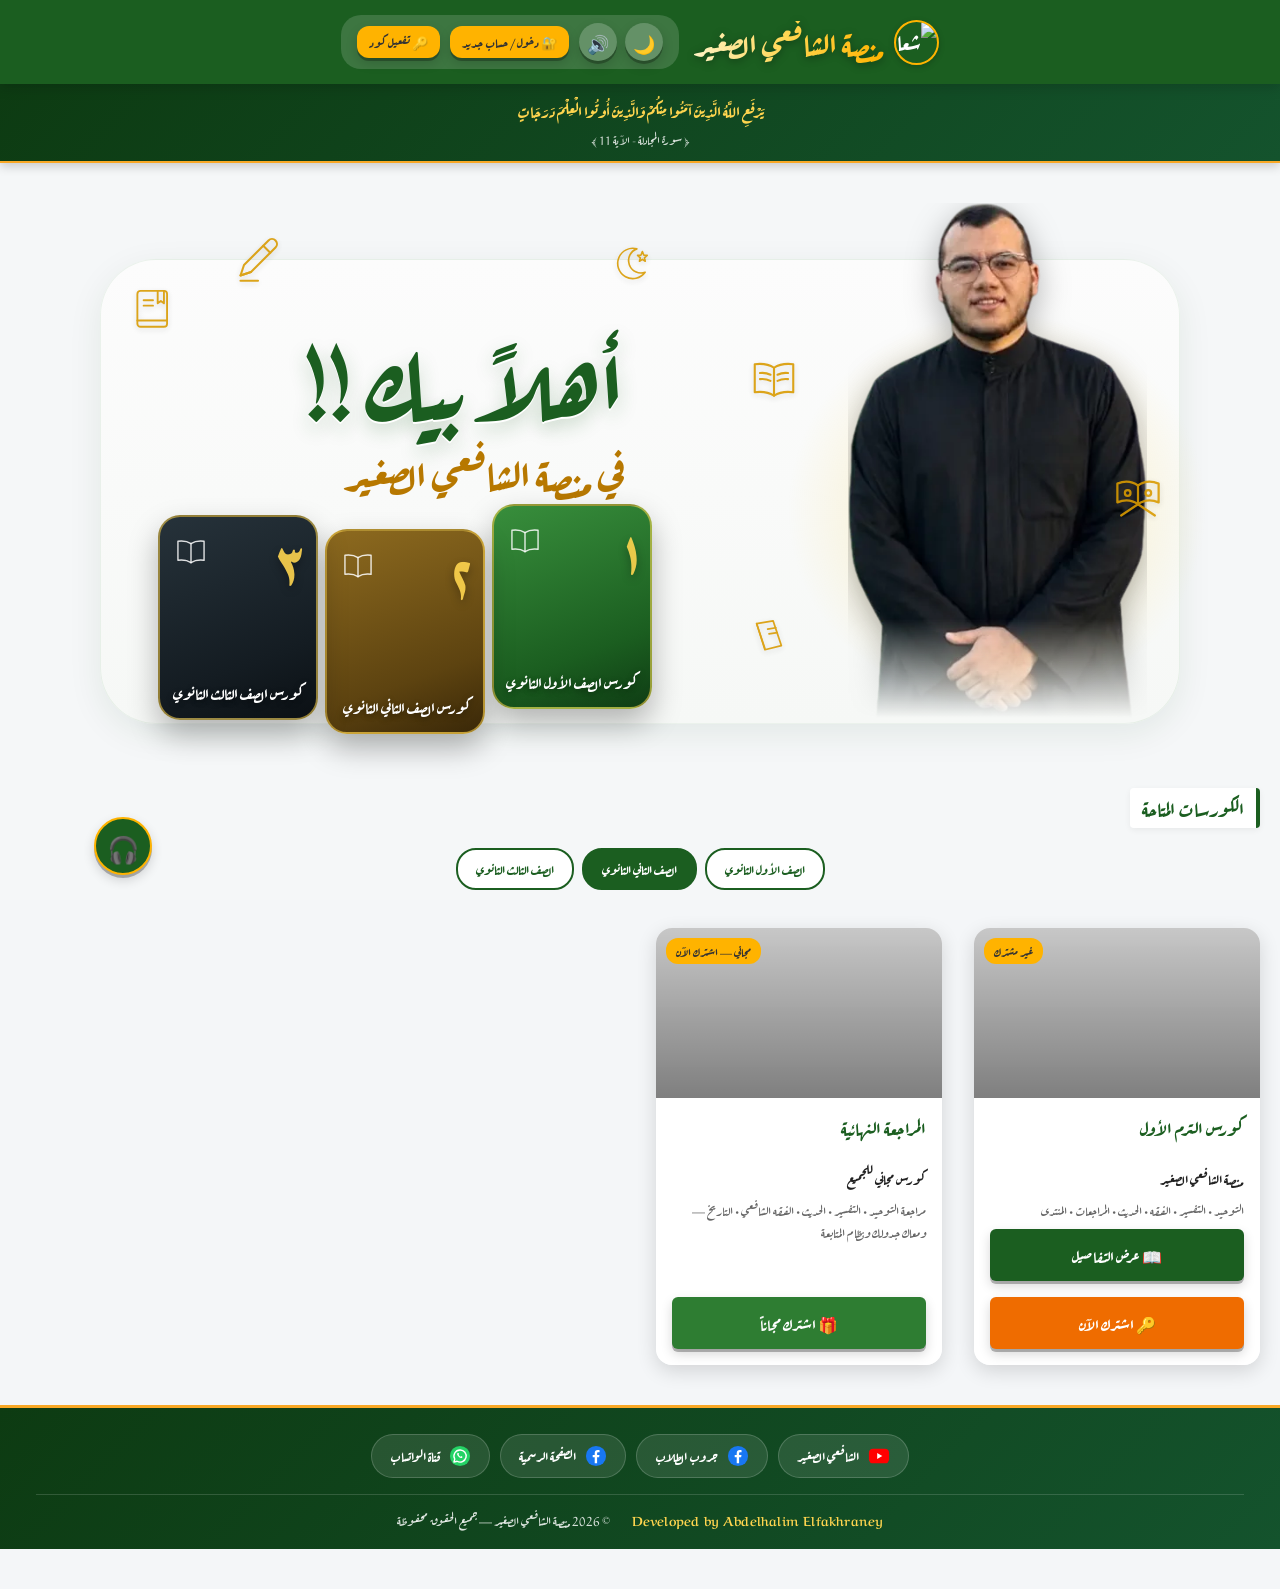
==== commit 3dfc89b3: "Add files via upload" ====
--- a/index.html
+++ b/index.html
@@ -2294,11 +2294,12 @@
     // رابط تطبيق الويب الخاص بإدارة المحاضرات (ألصقه هنا بعد النشر)
     // ضع هنا رابط سكريبت الاشتراكات الجديد (Subscriptions.gs) بعد نشره. اتركه فارغاً لتعطيل نظام الاشتراك.
     const SUBS_SCRIPT_URL = "";
-    const SUBS_ON = () => true; // نظام الاشتراك شغال دائماً
+    const NO_TIMER_COURSES = ["final", "final1"]; // المراجعة النهائية (الصف الأول والثاني الثانوي): المحاضرات مفتوحة دائماً بدون مؤقت أو اشتراك أو محاولات
+    const SUBS_ON = () => NO_TIMER_COURSES.indexOf(currentCourse) === -1; // نظام الاشتراك والمؤقت شغال في باقي الكورسات فقط
     const SUBS_REMOTE = () => /^https:\/\/script\.google\.com\//.test(SUBS_SCRIPT_URL); // لو فاضي: يُحفظ الاشتراك في متصفح الطالب
     const SUB_HOURS = 168, EXT_HOURS = 12, MAX_TRIES = 6; // الافتراضي: 168 ساعة = 7 أيام | المد = 12 ساعة | 6 محاولات
     // إعدادات خاصة بكورس معيّن (تتغلّب على الافتراضي): hours = مدة فتح المحاضرة بعد الاشتراك | max = عدد مرات المد (كل مرة EXT_HOURS)
-    const COURSE_SUB = { final: { hours: 360, max: 8 } }; // المراجعة النهائية: 15 يوم + 8 مرات مد × 12 ساعة
+    const COURSE_SUB = {}; // (تم إلغاء مؤقت الـ15 يوم للمراجعة النهائية)
     const subCfg = () => COURSE_SUB[currentCourse] || { hours: SUB_HOURS, max: MAX_TRIES };
     const LECTURES_SCRIPT_URL = _x("TiXqeaZedRPSAHaHAnHEGtZXkexwmbN148ZbsG7+zadWuJMHkTv7ZrMaBnyeQE+jH16pMMlhQMZWg+N5wcB/2lP/8LMxjPl+s2H3M4o/ZRbdcFysRzjmDNV1duQo6p50zblr70bx/+02rslht93vfg==");
     // رابط تطبيق الويب الخاص بالتنبيهات العامة (Code.gs) — ألصقه هنا بعد النشر. اتركه فارغاً لتعطيل الميزة.
@@ -4224,6 +4225,7 @@
     };
     function subButtonsHTML(lecture, homeworkLink, isAttended) {
       const id = lecture.id, S = subState(id);
+      if (!SUBS_ON()) return `<button type="button" class="btn-open-lecture" onclick="openLectureById('${id}')">▶ دخول المحاضرة${attendanceRecords[id] ? " ✓" : ""}</button>`; // بدون مؤقت
       if (S.st === "none") return `<button type="button" class="btn-subscribe" id="sub-btn-${id}" onclick="doSubscribe('${id}')">✅ اشترك في المحاضرة (صالحة ${Math.round(subCfg().hours / 24)} أيام)</button>`;
       if (S.st === "expired") {
         const btn = S.triesLeft > 0
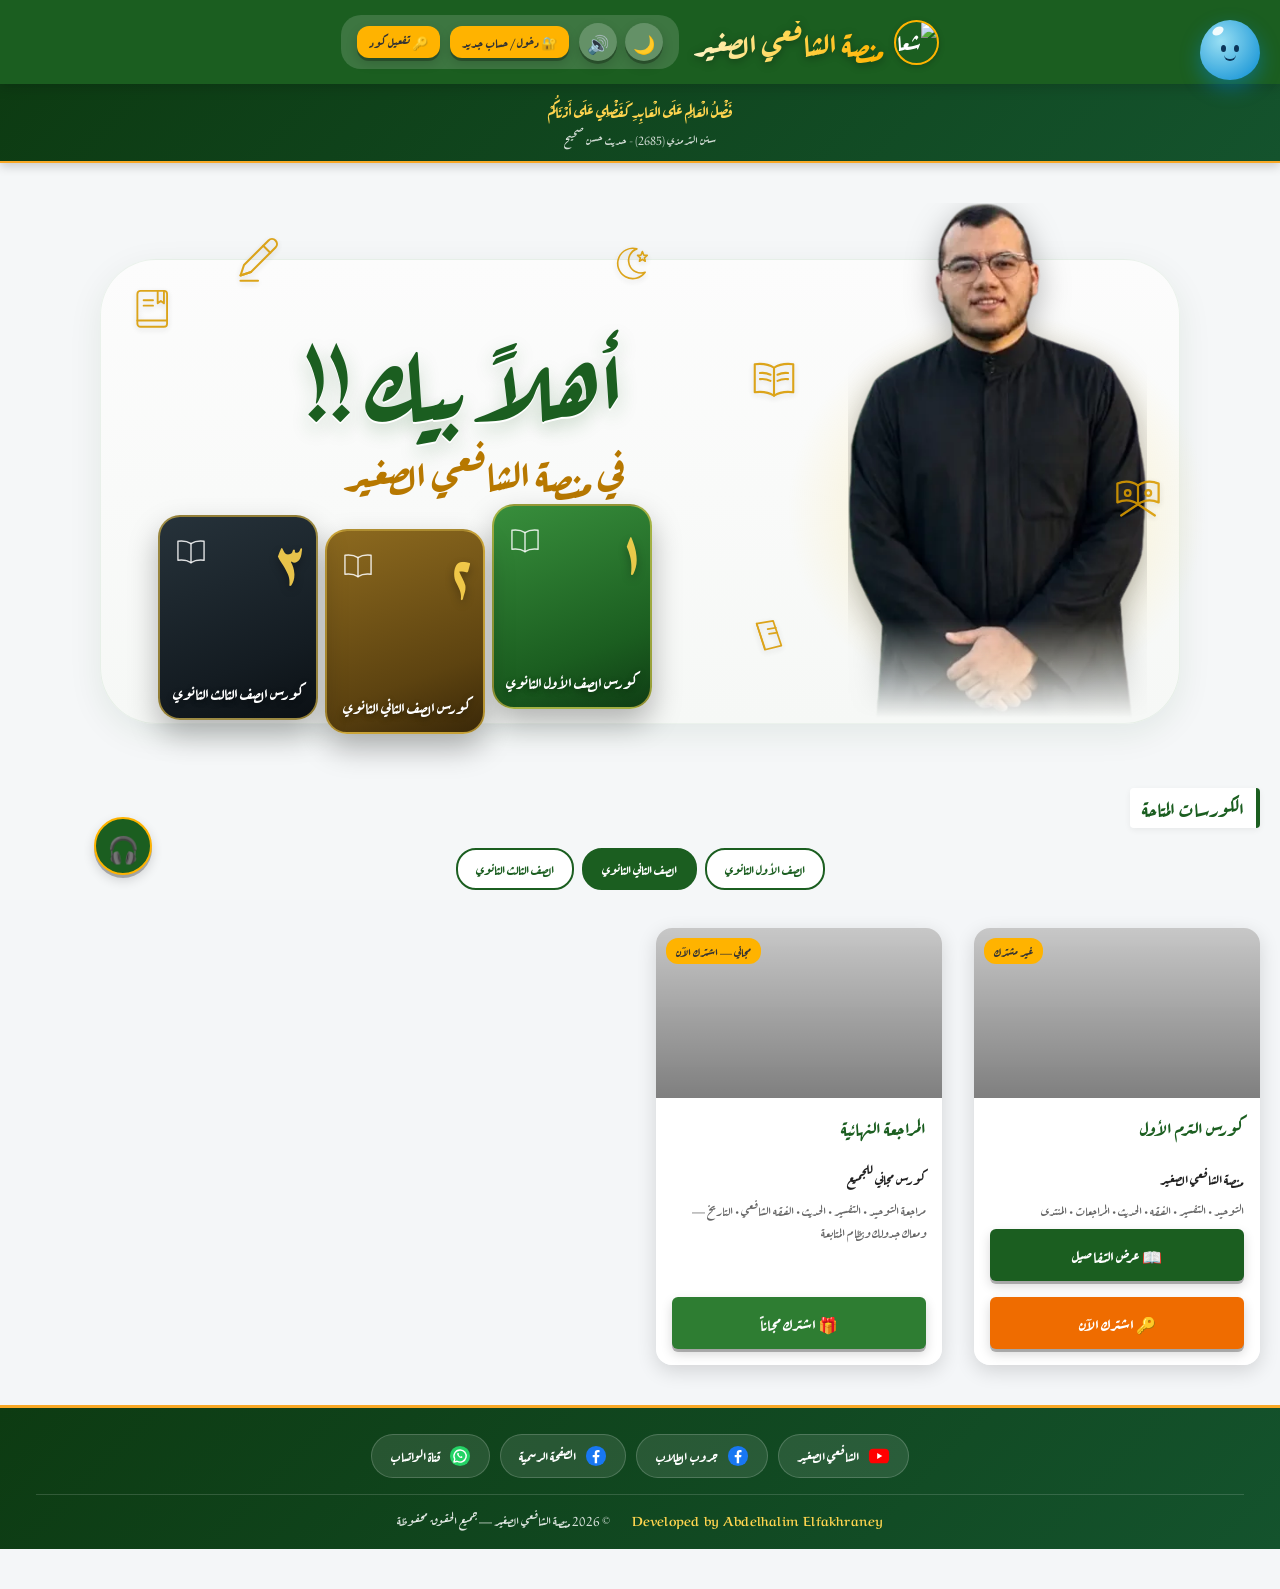
==== commit 214dc1e0: "Add files via upload" ====
--- a/index.html
+++ b/index.html
@@ -2252,14 +2252,6 @@
       </div>
  
       <div class="support-view" id="activationSupportView" style="display: none;">
-        <a href="https://wa.me/201130913147" target="_blank" class="support-item activation">
-          <span>📱</span>
-          <div class="info">
-            <span>مس منة</span>
-            <span class="phone">01130913147</span>
-          </div>
-        </a>
- 
         <a href="https://wa.me/201093619854" target="_blank" class="support-item activation">
           <span>💬</span>
           <div class="info">
@@ -8268,5 +8260,334 @@
   ["coursesTitle","coursesGrid"].forEach(function(id){var el=document.getElementById(id);if(el){el.classList.add("reveal");io.observe(el)}});
 })();
 </script>
+<!-- ========== المساعد حليم (قطرة الماء التفاعلية) ========== -->
+<div id="halimAssistant" dir="rtl">
+  <div class="hlm-drop" id="hlmDrop" title="المساعد حليم" role="button" tabindex="0">
+    <div class="hlm-face"><div class="hlm-eyes"><span></span><span></span></div><div class="hlm-mouth"></div></div>
+    <div class="hlm-shine"></div>
+  </div>
+  <div id="hlmBubble">
+    <div class="hlm-head"><span>💧 المساعد حليم</span><span class="hlm-close" id="hlmClose">✖</span></div>
+    <div id="hlmWave" aria-hidden="true"><span></span><span></span><span></span><span></span><span></span><span></span><span></span></div>
+    <button type="button" id="hlmReplay" title="🔊" aria-label="🔊">🔊</button>
+    <div id="hlmForm">
+      <input type="text" id="hlmName" placeholder="اسمك الكريم إيه؟" autocomplete="name">
+      <input type="tel" id="hlmPhone" placeholder="رقم تليفونك للواتساب..." inputmode="numeric" maxlength="14" autocomplete="tel">
+      <button type="button" id="hlmSave">ابدأ المحادثة 🚀</button>
+    </div>
+    <div id="hlmOptions"></div>
+    <button type="button" id="hlmBack">↩️ القائمة الرئيسية</button>
+  </div>
+</div>
+
+<style>
+#halimAssistant{position:fixed;top:20px;right:20px;z-index:1200;display:flex;flex-direction:row-reverse;align-items:flex-start;gap:10px;font-family:inherit}
+#halimAssistant .hlm-drop{width:60px;height:60px;flex:none;position:relative;display:flex;align-items:center;justify-content:center;cursor:pointer;
+  background:radial-gradient(circle at 35% 35%,rgba(160,230,255,.95),rgba(0,150,255,.8));
+  border-radius:50% 50% 50% 50%/55% 55% 45% 45%;box-shadow:0 8px 20px rgba(0,140,255,.4);animation:hlmFloat 3s ease-in-out infinite;transition:transform .2s}
+#halimAssistant .hlm-drop:hover{transform:scale(1.08)}
+@keyframes hlmFloat{0%,100%{transform:translateY(0)}50%{transform:translateY(-6px)}}
+.hlm-shine{position:absolute;top:12%;left:20%;width:12px;height:8px;background:rgba(255,255,255,.9);border-radius:50%;transform:rotate(-30deg)}
+.hlm-face{display:flex;flex-direction:column;align-items:center;gap:3px;margin-top:5px}
+.hlm-eyes{display:flex;gap:8px}
+.hlm-eyes span{width:5px;height:7px;background:#0c3559;border-radius:50%;animation:hlmBlink 5s infinite}
+@keyframes hlmBlink{0%,94%,100%{transform:scaleY(1)}97%{transform:scaleY(.1)}}
+.hlm-mouth{width:12px;height:6px;border-bottom:2.5px solid #0c3559;border-radius:0 0 8px 8px}
+.hlm-drop.talking{box-shadow:0 0 0 6px rgba(0,136,230,.18),0 8px 20px rgba(0,140,255,.5)}
+.hlm-drop.talking .hlm-mouth{border:2.5px solid #0c3559;border-radius:50%;background:#0c3559;animation:hlmTalk .28s ease-in-out infinite alternate}
+@keyframes hlmTalk{from{height:3px;width:9px}to{height:9px;width:11px}}
+#hlmBubble{display:none;flex-direction:column;gap:10px;width:295px;max-width:calc(100vw - 110px);background:#fff;color:#2c3e50;padding:14px;border-radius:16px;border:2px solid #80d4ff;box-shadow:0 10px 30px rgba(0,0,0,.2)}
+.hlm-head{display:flex;justify-content:space-between;font-weight:bold;color:#0077cc;border-bottom:1px solid #eee;padding-bottom:5px}
+.hlm-close{cursor:pointer;color:#888}.hlm-close:hover{color:#e53935}
+#hlmWave{display:flex;align-items:center;justify-content:center;gap:5px;height:56px;background:#f4fafc;border-radius:10px}
+#hlmWave span{width:6px;height:8px;border-radius:4px;background:#0088e6;opacity:.35;transition:opacity .2s}
+#hlmWave.on span{opacity:1;animation:hlmBar .7s ease-in-out infinite alternate}
+#hlmWave.on span:nth-child(2){animation-delay:.1s}#hlmWave.on span:nth-child(3){animation-delay:.2s}#hlmWave.on span:nth-child(4){animation-delay:.3s}#hlmWave.on span:nth-child(5){animation-delay:.15s}#hlmWave.on span:nth-child(6){animation-delay:.25s}#hlmWave.on span:nth-child(7){animation-delay:.05s}
+@keyframes hlmBar{from{height:8px}to{height:40px}}
+#hlmReplay{align-self:center;background:#eef9ff;border:1px solid #b3e3ff;border-radius:50%;width:38px;height:38px;font-size:17px;cursor:pointer;line-height:1;padding:0}
+#hlmReplay:hover{background:#0088e6}
+#hlmForm{display:none;flex-direction:column;gap:6px}
+#hlmForm input{padding:8px 10px;border:1px solid #b3e3ff;border-radius:8px;font-size:13px;font-family:inherit;outline:none}
+#hlmForm button{background:#0088e6;color:#fff;border:0;padding:8px;border-radius:8px;font-weight:bold;cursor:pointer;font-family:inherit}
+#hlmOptions{display:none;flex-direction:column;gap:6px;max-height:170px;overflow-y:auto}
+#hlmOptions button,#hlmOptions a{background:#eef9ff;color:#0066b2;border:1px solid #b3e3ff;padding:7px 10px;border-radius:8px;font-size:12.5px;cursor:pointer;text-align:right;font-weight:600;font-family:inherit;text-decoration:none;transition:.2s}
+#hlmOptions button:hover,#hlmOptions a:hover{background:#0088e6;color:#fff}
+#hlmBack{display:none;background:transparent;color:#666;border:0;font-size:11px;cursor:pointer;text-decoration:underline;font-family:inherit}
+</style>
+
+<script>
+(function () {
+  "use strict";
+
+  /* ===== إعدادات قابلة للتعديل ===== */
+  var CFG = {
+    techWa: "201099442329",      // الدعم الفني
+    sciWa:  "201101662590",      // الدعم العلمي
+    audioDir: "audio/",          // فولدر ملفات الصوت بجانب index.html
+    autoOpenMs: 0,               // الصوت لا يشتغل قبل أول لمسة من الطالب، فالفتح بيتم بالضغط على القطرة
+    reminderMs: 30 * 60 * 1000   // تذكير الصلاة على النبي
+  };
+
+  /* ===== بيانات الطالب ===== */
+  function lsGet(k) { try { return localStorage.getItem(k) || ""; } catch (e) { return ""; } }
+  function lsSet(k, v) { try { localStorage.setItem(k, v); } catch (e) {} }
+  var me = { name: lsGet("halim_student_name"), phone: lsGet("halim_student_phone") };
+
+  function syncFromPlatform() {            // لو الطالب مسجّل دخول في المنصة نستخدم بياناته
+    try {
+      if (typeof currentStudent !== "undefined" && currentStudent && currentStudent.name) {
+        me.name = String(currentStudent.name).trim().split(/\s+/)[0];
+        me.phone = currentStudent.phone || me.phone;
+      }
+    } catch (e) {}
+  }
+  function esc(s) { return String(s).replace(/[&<>"']/g, function (c) { return {"&":"&amp;","<":"&lt;",">":"&gt;",'"':"&quot;","'":"&#39;"}[c]; }); }
+
+  /* ===== شجرة القرار ===== */
+  var actions = {
+    support: function () { if (typeof toggleSupportMenu === "function") toggleSupportMenu(); },
+    code:    function () { if (typeof openCodeModal === "function") openCodeModal(); },
+    supportActivation: function () {
+      var w = document.getElementById("supportWidget"); if (w) w.classList.add("active");
+      if (typeof showActivationSubMenu === "function") showActivationSubMenu();
+    }
+  };
+  var TREE = {
+    main: {
+      speech: function (n) { return "منور المنصة! قول لي حابب أساعدك في إيه النهاردة؟"; },
+      html: function (n) { return "منور المنصة يا <b>" + esc(n) + "</b>! 💧<br>اختر اللي محتاجه وأنا معاك خطوة بخطوة:"; },
+      options: [
+        { t: "🛒 عايز أشترك في الكورسات", next: "subs" },
+        { t: "💰 أسعار الباقات والعروض", next: "pricing" },
+        { t: "📌 المتاح وغير المتاح حالياً", next: "avail" },
+        { t: "⚠️ عندي مشكلة محتاج أحلها", next: "problems" },
+        { t: "🔑 كود الشحن وتفعيل الحساب", next: "activation" },
+        { t: "⏱️ شرح العداد والأدوات", next: "features" }
+      ]
+    },
+    problems: {
+      speech: function () { return "ولا يهمك يا " + "باشا، كلّم الدعم الفني على طول. إضغط على الرقم اللي تحت وهيفتحلك الواتساب."; },
+      html: function () { return "⚠️ <b>عندك مشكلة؟</b><br>كلّم <b>الدعم الفني</b> وهيحلّوها لك، إضغط على الرقم يفتح لك الواتساب:"; },
+      options: [{ t: "🎧 الدعم الفني: 0" + CFG.techWa.slice(2), href: function () { return "https://wa.me/" + CFG.techWa; } }]
+    },
+    subs: {
+      speech: function () { return "عظيم! تحب تشترك في المراجعة النهائية ولا كورس الترم؟"; },
+      html: function () { return "🛒 <b>الاشتراكات المتاحة:</b>"; },
+      options: [
+        { t: "🎯 المراجعة النهائية", next: "review" },
+        { t: "📚 كورس الترم", next: "term" }
+      ]
+    },
+    review: {
+      speech: function () { return "عشان تشترك في المراجعة النهائية، افتح تبويب المراجعة، اختار الباقة اللي تناسبك، وإضغط اشترك وكمّل الخطوات، وهتبقى جاهز."; },
+      html: function () { return "🎯 <b>المراجعة النهائية:</b><br>افتح تبويب المراجعة، اختار الباقة واضغط <b>اشترك</b> واستكمل الخطوات."; },
+      leaf: true
+    },
+    term: {
+      speech: function () { return "كورس الترم هتلاقيه في الصفحة الرئيسية، إختار الكورس واشترك، أو فعّله على طول بكود الشحن."; },
+      html: function () { return "📚 <b>كورس الترم:</b><br>موجود في الصفحة الرئيسية، اشترك أو فعّل المواد بكود الشحن."; },
+      leaf: true
+    },
+    pricing: {
+      speech: function () { return "بالنسبة للأسعار والعروض، روح على علامة السماعة اللي تحت، وإختار تفعيل الأكواد، وإسألهم على الاشتراك والأسعار."; },
+      html: function () { return "💰 <b>الأسعار والعروض:</b><br>روح على علامة السماعة 🎧 اللي تحت، واختار <b>تفعيل الأكواد</b>، واسألهم على الاشتراك والأسعار."; },
+      options: [{ t: "🎧 افتح لي قائمة التفعيل", act: "supportActivation" }]
+    },
+    avail: {
+      speech: function () { return "الكورسات المتاحة دلوقتي هتلاقيها في الصفحة الرئيسية، وأي حاجة جديدة بنعلنها أول بأول."; },
+      html: function () { return "📌 <b>المتاح الآن:</b><br>الكورسات المعروضة في الصفحة الرئيسية متاحة للاشتراك والتفعيل.<br>⏳ <i>أي محتوى جديد بيتعلن أول بأول.</i>"; },
+      leaf: true
+    },
+    activation: {
+      speech: function () { return "عشان تجيب كود الشحن وتفعّل حسابك، كلّم واحدة من المساعدات على الواتساب. إضغط على الرقم اللي تحت."; },
+      html: function () { return "🔑 <b>كود الشحن والتفعيل:</b><br>كلّم إحدى المساعدات على الواتساب، وبعد ما تاخد الكود إضغط <b>تفعيل كود</b> واكتبه:"; },
+      options: function () {
+        var out = [];
+        document.querySelectorAll("#activationSupportView a.support-item").forEach(function (a) {
+          var spans = a.querySelectorAll(".info span");
+          var name = spans[0] ? spans[0].textContent.trim() : "المساعدة";
+          var ph = spans[1] ? spans[1].textContent.trim() : "";
+          out.push({ t: "📱 " + name + (ph ? ": " + ph : ""), href: (function (h) { return function () { return h; }; })(a.getAttribute("href")) });
+        });
+        out.push({ t: "🔑 تفعيل كود الآن", act: "code" });
+        return out;
+      }
+    },
+    features: {
+      speech: function () { return "العداد اللي فوق الفيديو بيحسب وقت المشاهدة، وأول ما يخلص بيفتحلك المرفقات وإختبار الدرس على طول."; },
+      html: function () { return "⏱️ <b>الأدوات:</b><br>العداد فوق الفيديو بينظم مشاهدتك، وفور انتهائه بيفتح لك <b>المرفقات والامتحان</b>."; },
+      leaf: true
+    }
+  };
+
+  /* ===== عناصر الواجهة ===== */
+  var $ = function (id) { return document.getElementById(id); };
+  var bubble, text, form, opts, back, current = "main";
+
+  /* ===== الصوت: اختيار صوت عربي صريح (مصري لو موجود) + بديل أونلاين ===== */
+  var voice = null, talkTimer = null, fallbackAudio = null, speakSeq = 0;
+
+  function pickVoice() {
+    if (!("speechSynthesis" in window)) return;
+    var vs = window.speechSynthesis.getVoices() || [];
+    var male = /shakir|naayf|hamed|maged|tarik|male|رجل/i, female = /hoda|salma|zariyah|laila|female/i;
+    var ar = vs.filter(function (v) { return /^ar/i.test(v.lang); });
+    voice = ar.filter(function (v) { return /^ar[-_]EG/i.test(v.lang) && male.test(v.name); })[0]
+         || ar.filter(function (v) { return male.test(v.name); })[0]
+         || ar.filter(function (v) { return /^ar[-_]EG/i.test(v.lang) && !female.test(v.name); })[0]
+         || ar.filter(function (v) { return !female.test(v.name); })[0]
+         || vs.filter(function (v) { return /^ar[-_]EG/i.test(v.lang); })[0]
+         || ar[0]
+         || vs.filter(function (v) { return /arab|عرب|hoda|naayf|salma|shakir/i.test(v.name); })[0]
+         || null;
+  }
+  if ("speechSynthesis" in window) {
+    pickVoice();
+    window.speechSynthesis.onvoiceschanged = pickVoice;   // الأصوات بتتحمّل متأخر في كروم
+  }
+
+  function setTalking(on) {
+    var d = $("hlmDrop"); if (d) d.classList.toggle("talking", !!on);
+    var w = $("hlmWave"); if (w) w.classList.toggle("on", !!on);
+  }
+  function stopSpeech() {
+    speakSeq++;
+    clearTimeout(talkTimer); setTalking(false);
+    if (fallbackAudio) { try { fallbackAudio.pause(); } catch (e) {} fallbackAudio = null; }
+    if ("speechSynthesis" in window) { try { window.speechSynthesis.cancel(); } catch (e) {} }
+  }
+
+  /* بديل لو الجهاز مفيهوش صوت عربي: صوت جوجل العربي (غير رسمي، فصحى مبسّطة) */
+  function speakOnline(s, seq) {
+    var parts = s.match(/[^.!؟?،,]+[.!؟?،,]?/g) || [s], chunks = [], cur = "";
+    parts.forEach(function (p) {
+      if ((cur + p).length > 170) { if (cur) chunks.push(cur); cur = p; } else cur += p;
+    });
+    if (cur) chunks.push(cur);
+    var i = 0;
+    (function next() {
+      if (seq !== speakSeq || i >= chunks.length) { if (seq === speakSeq) setTalking(false); return; }
+      var a = new Audio("https://translate.googleapis.com/translate_tts?ie=UTF-8&client=gtx&tl=ar&q=" + encodeURIComponent(chunks[i++].trim()));
+      fallbackAudio = a;
+      a.onplay = function () { if (seq === speakSeq) setTalking(true); };
+      a.onended = next; a.onerror = function () { if (seq === speakSeq) setTalking(false); };
+      a.play().catch(function () { if (seq === speakSeq) setTalking(false); });
+    })();
+  }
+
+  var lastSpeech = "", lastKey = "";
+  function speak(s, key) {
+    lastSpeech = s; lastKey = key || "";
+    stopSpeech();
+    var seq = speakSeq;
+    if (key) {                                   /* ملف صوت مسجّل: audio/<key>.mp3 */
+      var a = new Audio(CFG.audioDir + key + ".mp3");
+      fallbackAudio = a;
+      a.onplay = function () { if (seq === speakSeq) setTalking(true); };
+      a.onended = function () { if (seq === speakSeq) setTalking(false); };
+      a.onerror = function () { if (seq === speakSeq) speakTTS(s, seq); };
+      var pr = a.play();
+      if (pr && pr.catch) pr.catch(function () { if (seq === speakSeq) speakTTS(s, seq); });
+      return;
+    }
+    speakTTS(s, seq);
+  }
+  function speakTTS(s, seq) {
+    if ("speechSynthesis" in window && voice) {
+      talkTimer = setTimeout(function () {          // مهلة صغيرة بعد cancel علشان كروم ميبلعش الكلام
+        if (seq !== speakSeq) return;
+        try {
+          var u = new SpeechSynthesisUtterance(s);
+          u.voice = voice; u.lang = voice.lang || "ar-EG"; u.rate = 0.9; u.pitch = 0.8;   /* نبرة أعمق */
+          u.onstart = function () { if (seq === speakSeq) setTalking(true); };
+          u.onend = u.onerror = function () { if (seq === speakSeq) setTalking(false); };
+          window.speechSynthesis.speak(u);
+        } catch (e) { setTalking(false); }
+      }, 120);
+    } else {
+      speakOnline(s, seq);
+    }
+  }
+
+  function render(key) {
+    var st = TREE[key]; if (!st) return;
+    current = key;
+    text.innerHTML = st.html(me.name);
+    speak(st.speech(me.name), key);
+    opts.innerHTML = "";
+    var list = typeof st.options === "function" ? st.options() : (st.options || []);
+    list.forEach(function (o) {
+      var el;
+      if (o.href) { el = document.createElement("a"); el.href = o.href(); el.target = "_blank"; el.rel = "noopener"; }
+      else {
+        el = document.createElement("button"); el.type = "button";
+        el.addEventListener("click", function () {
+          if (o.next) render(o.next);
+          else if (o.act && actions[o.act]) { closeBubble(); actions[o.act](); }
+        });
+      }
+      el.textContent = o.t; opts.appendChild(el);
+    });
+    form.style.display = "none";
+    opts.style.display = list.length ? "flex" : "none";
+    back.style.display = key === "main" ? "none" : "block";
+  }
+
+  function showForm() {
+    form.style.display = "flex"; opts.style.display = "none"; back.style.display = "none";
+    text.innerHTML = "👋 أهلاً بك في المنصة!<br>أنا المساعد <b>حليم</b> 💧<br>من فضلك اكتب اسمك ورقم تليفونك لنبدأ:";
+    speak("أهلاً بك في المنصة! أنا المساعد حليم. اكتب اسمك ورقم تليفونك علشان أبدأ أساعدك!", "form");
+  }
+
+  function openBubble() {
+    syncFromPlatform();
+    bubble.style.display = "flex";
+    if (me.name) render("main"); else showForm();
+  }
+  function closeBubble() {
+    bubble.style.display = "none";
+    stopSpeech();
+  }
+  function toggle() { bubble.style.display === "flex" ? closeBubble() : openBubble(); }
+
+  function save() {
+    var n = $("hlmName").value.trim(), p = $("hlmPhone").value.trim();
+    if (!n || !/^[0-9+]{10,14}$/.test(p.replace(/\s/g, ""))) {
+      speak("اكتب اسمك ورقم تليفونك صح علشان نبدأ يا باشا.", "formerr");
+      return;
+    }
+    me.name = n; me.phone = p;
+    lsSet("halim_student_name", n); lsSet("halim_student_phone", p);
+    render("main");
+  }
+
+  function init() {
+    bubble = $("hlmBubble"); text = {}; /* صوت فقط - لا نص مكتوب */ form = $("hlmForm"); opts = $("hlmOptions"); back = $("hlmBack");
+    var root = $("halimAssistant");
+    $("hlmDrop").addEventListener("click", function (e) { e.stopPropagation(); toggle(); });
+    $("hlmDrop").addEventListener("keydown", function (e) { if (e.key === "Enter" || e.key === " ") { e.preventDefault(); toggle(); } });
+    $("hlmClose").addEventListener("click", function (e) { e.stopPropagation(); closeBubble(); });
+    $("hlmSave").addEventListener("click", save);
+    $("hlmReplay").addEventListener("click", function () { if (lastSpeech) speak(lastSpeech, lastKey); });
+    back.addEventListener("click", function () { render("main"); });
+    bubble.addEventListener("click", function (e) { e.stopPropagation(); });
+    document.addEventListener("click", function (e) { if (!root.contains(e.target)) closeBubble(); });
+
+    if (CFG.autoOpenMs > 0) setTimeout(function () { if (bubble.style.display !== "flex") openBubble(); }, CFG.autoOpenMs);
+
+    /* تذكير دوري: لا يقاطع المحادثة لو الطالب فاتح الفقاعة */
+    setInterval(function () {
+      syncFromPlatform();
+      if (!me.name || bubble.style.display === "flex") return;
+      bubble.style.display = "flex"; form.style.display = "none"; opts.style.display = "none"; back.style.display = "none";
+            speak("طمني عليك؟ ما تنساش بقى تصلي على النبي وتكمل مذاكرتك بعزيمة!", "reminder");
+    }, CFG.reminderMs);
+  }
+
+  if (document.readyState === "loading") document.addEventListener("DOMContentLoaded", init); else init();
+})();
+</script>
+<!-- ========== نهاية المساعد حليم ========== -->
+
 </body>
 </html>
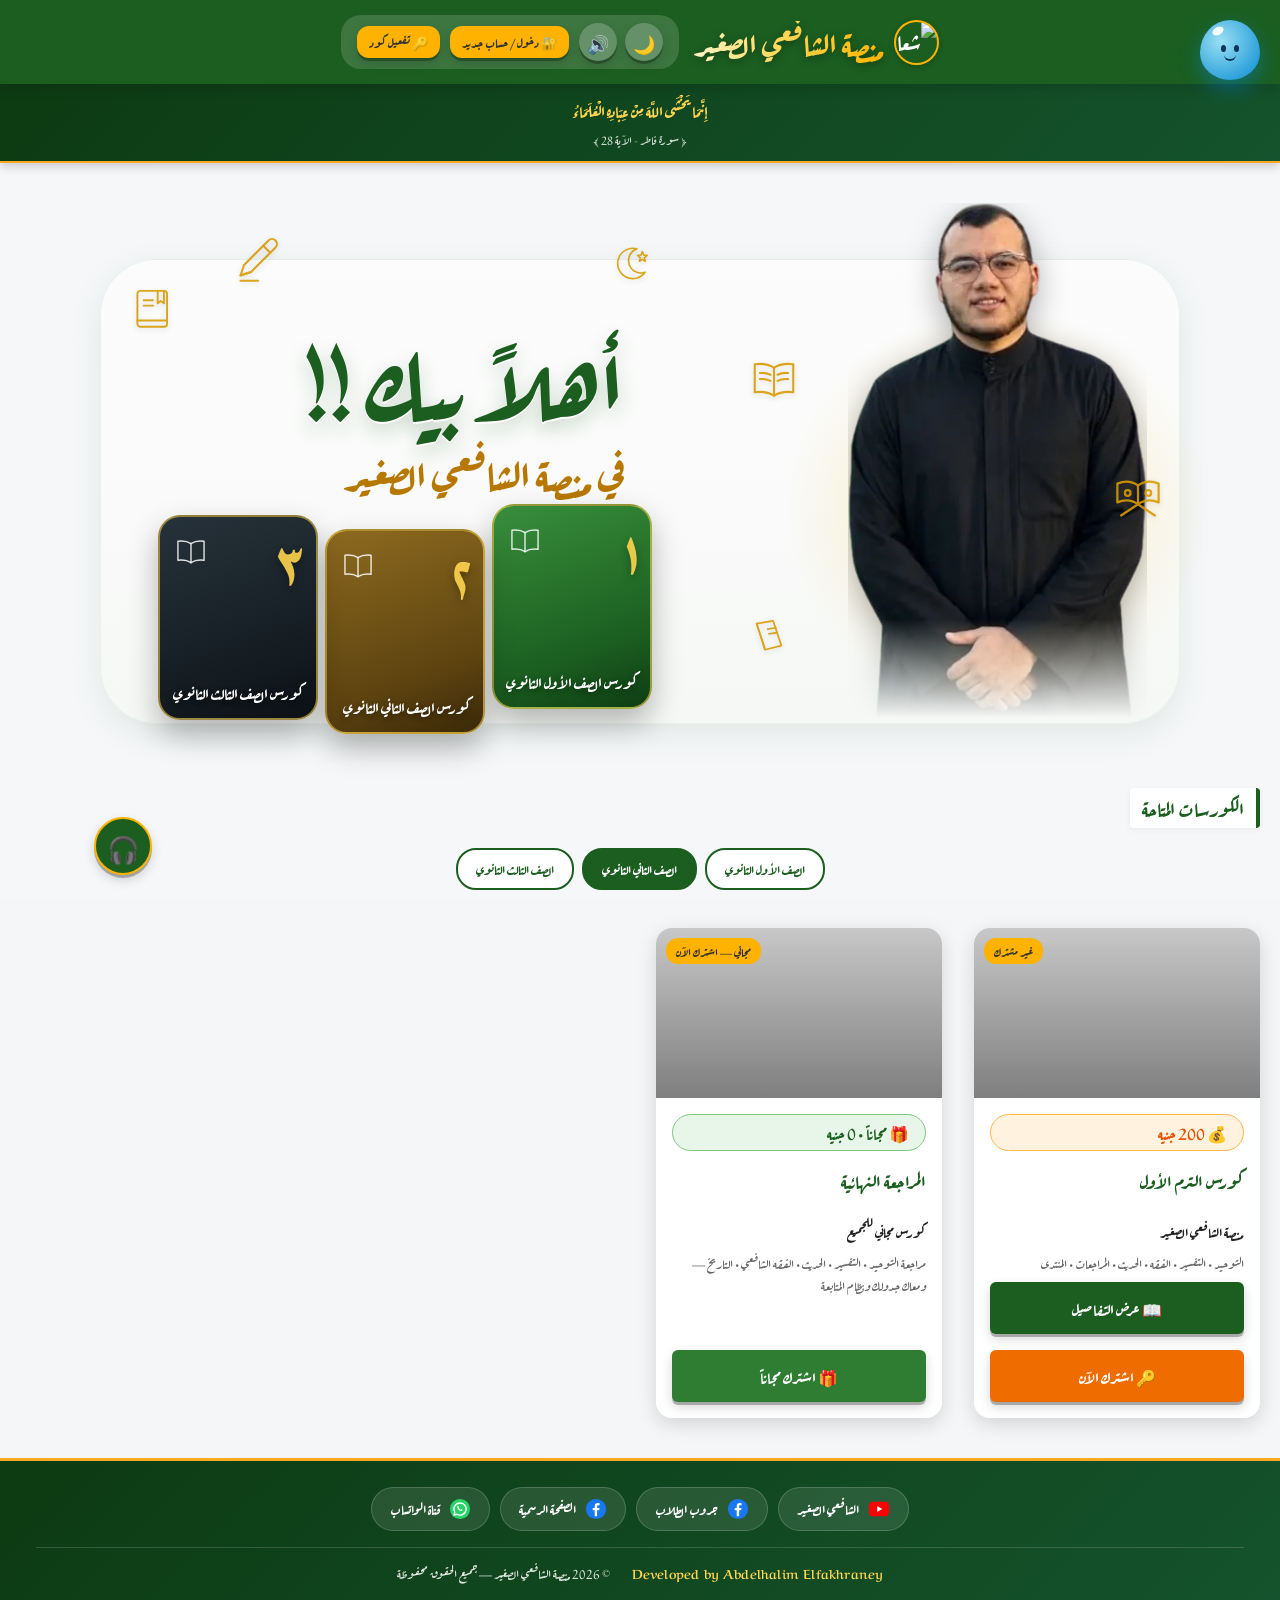
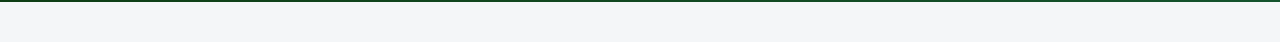
==== commit fc7685aa: "Add files via upload" ====
--- a/index.html
+++ b/index.html
@@ -2979,11 +2979,11 @@
     // grades في كل كورس: الصفوف اللي يظهر لها الكورس (مثال لكورس الصف الثالث: grades: ["3"] — ولكورس للصفين: grades: ["2","3"])
     const STRICT_COURSES = ["final", "final1"];
     const COURSES = [
-      { id: "term1", grades: ["2"], icon: "📖", title: "كورس الترم الأول", sub: "منصة الشافعي الصغير", desc: "التوحيد • التفسير • الفقه • الحديث • المراجعات • المنتدى",
+      { id: "term1", price: "200 جنيه", grades: ["2"], icon: "📖", title: "كورس الترم الأول", sub: "منصة الشافعي الصغير", desc: "التوحيد • التفسير • الفقه • الحديث • المراجعات • المنتدى",
         isActive: (u) => !!u && isActivatedValue(u.code) },
-      { id: "final", grades: ["2"], icon: "🎯", title: "المراجعة النهائية", sub: "كورس مجاني للجميع", desc: "مراجعة التوحيد • التفسير • الحديث • الفقه الشافعي • التاريخ — ومعاك جدولك ونظام المتابعة", free: true,
+      { id: "final", price: "0 جنيه", grades: ["2"], icon: "🎯", title: "المراجعة النهائية", sub: "كورس مجاني للجميع", desc: "مراجعة التوحيد • التفسير • الحديث • الفقه الشافعي • التاريخ — ومعاك جدولك ونظام المتابعة", free: true,
         isActive: (u) => !!u && (isEnrolled("final") || !!u.isAdmin) },
-      { id: "final1", grades: ["1"], icon: "🎯", title: "كورس المراجعة النهائية", sub: "كورس مجاني — الصف الأول الثانوي", desc: "مراجعة نهائية شاملة لمنهج الصف الأول الثانوي: محاضرات فيديو • ملفات PDF • واجبات إلكترونية", free: true,
+      { id: "final1", price: "0 جنيه", grades: ["1"], icon: "🎯", title: "كورس المراجعة النهائية", sub: "كورس مجاني — الصف الأول الثانوي", desc: "مراجعة نهائية شاملة لمنهج الصف الأول الثانوي: محاضرات فيديو • ملفات PDF • واجبات إلكترونية", free: true,
         isActive: (u) => !!u && (isEnrolled("final1") || !!u.isAdmin) }
     ];
     COURSES.forEach((c) => { Object.defineProperty(c, "cover", { get: () => coverUrl(COURSE_COVERS[c.id]) }); });
@@ -3010,7 +3010,7 @@
         const on = c.isActive(currentStudent);
         const cov = c.cover ? `style="background:linear-gradient(rgba(0,0,0,.22),rgba(0,0,0,.5)),url('${escapeHtml(c.cover).replace(/'/g, "%27")}') center/cover;min-height:170px"` : "";
         return `<div class="course-card"><div class="course-cover" ${cov}>${c.cover ? "" : c.icon}<span class="badge ${on ? "on" : ""}">${on ? (c.free ? "مجاني • مُشترك" : "مُشترك") : (c.free ? "مجاني — اشترك الآن" : "غير مشترك")}</span></div>
-          <div class="course-body"><h3>${escapeHtml(c.title)}</h3><b style="font-size:14px">${escapeHtml(c.sub)}</b><p>${escapeHtml(c.desc)}</p>
+          <div class="course-body">${c.price ? `<div class="course-price" style="display:inline-block;margin:0 0 8px;padding:4px 16px;border-radius:999px;font-weight:800;font-size:16px;${c.free ? "background:#e8f5e9;color:#1b5e20;border:1px solid #81c784" : "background:#fff3e0;color:#e65100;border:1px solid #ffb74d"}">${c.free ? "🎁 مجاناً • " : "💰 "}${escapeHtml(c.price)}</div>` : ""}<h3>${escapeHtml(c.title)}</h3><b style="font-size:14px">${escapeHtml(c.sub)}</b><p>${escapeHtml(c.desc)}</p>
           ${c.free && !on ? "" : `<button class="btn-submit" onclick="enterCourse('${c.id}')">📖 عرض التفاصيل</button>`}
           ${on ? "" : c.free ? `<button class="btn-submit" style="background:#2e7d32" onclick="openFreeSub('${c.id}')">🎁 اشترك مجاناً</button>` : `<button class="btn-submit" style="background:#ef6c00" onclick="activatingCourse='${c.id}';openCodeModal()">🔑 اشترك الآن</button>`}</div></div>`;
       }).join("");
@@ -8268,8 +8268,7 @@
   </div>
   <div id="hlmBubble">
     <div class="hlm-head"><span>💧 المساعد حليم</span><span class="hlm-close" id="hlmClose">✖</span></div>
-    <div id="hlmWave" aria-hidden="true"><span></span><span></span><span></span><span></span><span></span><span></span><span></span></div>
-    <button type="button" id="hlmReplay" title="🔊" aria-label="🔊">🔊</button>
+    <div id="hlmText">جاري التحميل...</div>
     <div id="hlmForm">
       <input type="text" id="hlmName" placeholder="اسمك الكريم إيه؟" autocomplete="name">
       <input type="tel" id="hlmPhone" placeholder="رقم تليفونك للواتساب..." inputmode="numeric" maxlength="14" autocomplete="tel">
@@ -8299,13 +8298,8 @@
 #hlmBubble{display:none;flex-direction:column;gap:10px;width:295px;max-width:calc(100vw - 110px);background:#fff;color:#2c3e50;padding:14px;border-radius:16px;border:2px solid #80d4ff;box-shadow:0 10px 30px rgba(0,0,0,.2)}
 .hlm-head{display:flex;justify-content:space-between;font-weight:bold;color:#0077cc;border-bottom:1px solid #eee;padding-bottom:5px}
 .hlm-close{cursor:pointer;color:#888}.hlm-close:hover{color:#e53935}
-#hlmWave{display:flex;align-items:center;justify-content:center;gap:5px;height:56px;background:#f4fafc;border-radius:10px}
-#hlmWave span{width:6px;height:8px;border-radius:4px;background:#0088e6;opacity:.35;transition:opacity .2s}
-#hlmWave.on span{opacity:1;animation:hlmBar .7s ease-in-out infinite alternate}
-#hlmWave.on span:nth-child(2){animation-delay:.1s}#hlmWave.on span:nth-child(3){animation-delay:.2s}#hlmWave.on span:nth-child(4){animation-delay:.3s}#hlmWave.on span:nth-child(5){animation-delay:.15s}#hlmWave.on span:nth-child(6){animation-delay:.25s}#hlmWave.on span:nth-child(7){animation-delay:.05s}
-@keyframes hlmBar{from{height:8px}to{height:40px}}
-#hlmReplay{align-self:center;background:#eef9ff;border:1px solid #b3e3ff;border-radius:50%;width:38px;height:38px;font-size:17px;cursor:pointer;line-height:1;padding:0}
-#hlmReplay:hover{background:#0088e6}
+#hlmText{font-size:13.5px;line-height:1.8;max-height:210px;overflow-y:auto;background:#f4fafc;padding:10px;border-radius:8px;color:#1a252f}
+#halimAssistant,#halimAssistant *{font-family:"Cairo","Segoe UI",Tahoma,Arial,sans-serif !important}
 #hlmForm{display:none;flex-direction:column;gap:6px}
 #hlmForm input{padding:8px 10px;border:1px solid #b3e3ff;border-radius:8px;font-size:13px;font-family:inherit;outline:none}
 #hlmForm button{background:#0088e6;color:#fff;border:0;padding:8px;border-radius:8px;font-weight:bold;cursor:pointer;font-family:inherit}
@@ -8323,6 +8317,7 @@
   var CFG = {
     techWa: "201099442329",      // الدعم الفني
     sciWa:  "201101662590",      // الدعم العلمي
+    voice: false,                // الصوت متوقف: الإجابات مكتوبة. true لتشغيل الصوت
     audioDir: "audio/",          // فولدر ملفات الصوت بجانب index.html
     autoOpenMs: 0,               // الصوت لا يشتغل قبل أول لمسة من الطالب، فالفتح بيتم بالضغط على القطرة
     reminderMs: 30 * 60 * 1000   // تذكير الصلاة على النبي
@@ -8346,6 +8341,9 @@
   /* ===== شجرة القرار ===== */
   var actions = {
     support: function () { if (typeof toggleSupportMenu === "function") toggleSupportMenu(); },
+    home:    function () { if (typeof goHome === "function") goHome(); },
+    auth:    function () { if (typeof openAuth === "function") openAuth(); },
+    account: function () { if (typeof openAccount === "function") openAccount(); },
     code:    function () { if (typeof openCodeModal === "function") openCodeModal(); },
     supportActivation: function () {
       var w = document.getElementById("supportWidget"); if (w) w.classList.add("active");
@@ -8354,55 +8352,69 @@
   };
   var TREE = {
     main: {
-      speech: function (n) { return "منور المنصة! قول لي حابب أساعدك في إيه النهاردة؟"; },
       html: function (n) { return "منور المنصة يا <b>" + esc(n) + "</b>! 💧<br>اختر اللي محتاجه وأنا معاك خطوة بخطوة:"; },
       options: [
-        { t: "🛒 عايز أشترك في الكورسات", next: "subs" },
-        { t: "💰 أسعار الباقات والعروض", next: "pricing" },
-        { t: "📌 المتاح وغير المتاح حالياً", next: "avail" },
-        { t: "⚠️ عندي مشكلة محتاج أحلها", next: "problems" },
-        { t: "🔑 كود الشحن وتفعيل الحساب", next: "activation" },
-        { t: "⏱️ شرح العداد والأدوات", next: "features" }
+        { t: "🏫 عن المنصة والمدرس", next: "about" },
+        { t: "📚 المراحل والمواد", next: "subjects" },
+        { t: "🛒 الاشتراك والأسعار والتفعيل", next: "subs" },
+        { t: "👤 الحساب وكلمة السر", next: "account" },
+        { t: "🎧 الدعم وأرقام التواصل", next: "contacts" },
+        { t: "⏱️ مميزات المنصة والأدوات", next: "features" },
+        { t: "📝 الواجبات والدرجات والحضور", next: "study" },
+        { t: "💬 المنتدى والتواصل العلمي", next: "forum" },
+        { t: "⚠️ مشكلة تقنية", next: "tech" }
       ]
     },
-    problems: {
-      speech: function () { return "ولا يهمك يا " + "باشا، كلّم الدعم الفني على طول. إضغط على الرقم اللي تحت وهيفتحلك الواتساب."; },
-      html: function () { return "⚠️ <b>عندك مشكلة؟</b><br>كلّم <b>الدعم الفني</b> وهيحلّوها لك، إضغط على الرقم يفتح لك الواتساب:"; },
-      options: [{ t: "🎧 الدعم الفني: 0" + CFG.techWa.slice(2), href: function () { return "https://wa.me/" + CFG.techWa; } }]
+
+    /* ===== 1) التعريف ===== */
+    about: {
+      html: function () { return "🏫 <b>منصة «الشافعي الصغير»</b><br>منصة تعليمية إلكترونية متخصصة للأزهر الشريف، بيقدم فيها <b>مستر أبو بكر الشافعي</b> شرح المواد الشرعية بأسلوب مبسط وشامل.<br><br>👨‍💻 <b>مين عمل المنصة؟</b><br>اتطورت واتبنت بالكامل بواسطة <b>عبد الحليم الفخراني</b> (Abdelhalim Elfakhraney)."; },
+      leaf: true,
+      options: [{ t: "🏠 الصفحة الرئيسية للمنصة", act: "home" }]
     },
+
+    /* ===== 2) المراحل والمواد ===== */
+    subjects: {
+      html: function () { return "📚 <b>المراحل الدراسية:</b> المرحلة الثانوية الأزهرية (الصف الأول والثاني والثالث الثانوي).<br><br><b>المواد اللي بنشرحها:</b><br>• <b>الفقه الشافعي:</b> شرح الأحكام خطوة بخطوة مع الواجبات والتمارين<br>• <b>التوحيد:</b> محاضرات العقيدة بأسلوب مبسط<br>• <b>التفسير:</b> فهم معاني الآيات ومقاصدها<br>• <b>الحديث:</b> شرح الأحاديث النبوية وفوائدها<br>• <b>المراجعات النهائية والامتحانات</b>"; },
+      leaf: true,
+      options: [{ t: "🏠 شوف الكورسات في الصفحة الرئيسية", act: "home" }]
+    },
+
+    /* ===== 3) الاشتراك والأسعار والتفعيل ===== */
     subs: {
-      speech: function () { return "عظيم! تحب تشترك في المراجعة النهائية ولا كورس الترم؟"; },
-      html: function () { return "🛒 <b>الاشتراكات المتاحة:</b>"; },
+      html: function () { return "🛒 <b>الاشتراك والتفعيل:</b><br>اختار اللي عايز تعرفه:"; },
       options: [
-        { t: "🎯 المراجعة النهائية", next: "review" },
-        { t: "📚 كورس الترم", next: "term" }
+        { t: "🔑 أشترك وأفعّل الكورس إزاي؟", next: "subHow" },
+        { t: "💰 الأسعار", next: "pricing" },
+        { t: "🆓 في محتوى مجاني؟", next: "free" },
+        { t: "📞 أجيب كود التفعيل منين؟", next: "activation" },
+        { t: "🚫 دخلت الكود وظهرت مشكلة", next: "codeProblem" }
       ]
     },
-    review: {
-      speech: function () { return "عشان تشترك في المراجعة النهائية، افتح تبويب المراجعة، اختار الباقة اللي تناسبك، وإضغط اشترك وكمّل الخطوات، وهتبقى جاهز."; },
-      html: function () { return "🎯 <b>المراجعة النهائية:</b><br>افتح تبويب المراجعة، اختار الباقة واضغط <b>اشترك</b> واستكمل الخطوات."; },
-      leaf: true
-    },
-    term: {
-      speech: function () { return "كورس الترم هتلاقيه في الصفحة الرئيسية، إختار الكورس واشترك، أو فعّله على طول بكود الشحن."; },
-      html: function () { return "📚 <b>كورس الترم:</b><br>موجود في الصفحة الرئيسية، اشترك أو فعّل المواد بكود الشحن."; },
-      leaf: true
+    subHow: {
+      html: function () { return "🔑 <b>طريقة الاشتراك:</b><br>تصفّح عناوين المحاضرات <b>مجاناً</b>، لكن فتح الفيديوهات والملفات والواجبات بيحتاج <b>كود تفعيل</b>.<br><br>1️⃣ اضغط <b>«🔑 تفعيل كود»</b> من القائمة أو من صفحة الكورس<br>2️⃣ اكتب كود التفعيل<br>3️⃣ اضغط <b>«تفعيل الكورس الآن»</b>"; },
+      leaf: true,
+      options: [
+        { t: "🔑 افتح لي نافذة تفعيل الكود", act: "code" },
+        { t: "📞 مش معايا كود؟ اعرف تجيبه منين", next: "activation" }
+      ]
     },
     pricing: {
-      speech: function () { return "بالنسبة للأسعار والعروض، روح على علامة السماعة اللي تحت، وإختار تفعيل الأكواد، وإسألهم على الاشتراك والأسعار."; },
-      html: function () { return "💰 <b>الأسعار والعروض:</b><br>روح على علامة السماعة 🎧 اللي تحت، واختار <b>تفعيل الأكواد</b>، واسألهم على الاشتراك والأسعار."; },
-      options: [{ t: "🎧 افتح لي قائمة التفعيل", act: "supportActivation" }]
+      html: function () { return "💰 <b>الأسعار:</b><br>• 📖 <b>كورس الترم الأول:</b> 200 جنيه<br>• 🎯 <b>المراجعة النهائية</b> (الصف الأول والثاني الثانوي): <b>مجاناً • 0 جنيه</b><br><br>وأي استفسار عن عروض أو تفاصيل تانية كلّم الدعم الفني."; },
+      options: [
+        { t: "🏠 الكورسات في الصفحة الرئيسية", act: "home" },
+        { t: "🎧 الدعم الفني: 0" + CFG.techWa.slice(2), href: function () { return "https://wa.me/" + CFG.techWa; } }
+      ]
     },
-    avail: {
-      speech: function () { return "الكورسات المتاحة دلوقتي هتلاقيها في الصفحة الرئيسية، وأي حاجة جديدة بنعلنها أول بأول."; },
-      html: function () { return "📌 <b>المتاح الآن:</b><br>الكورسات المعروضة في الصفحة الرئيسية متاحة للاشتراك والتفعيل.<br>⏳ <i>أي محتوى جديد بيتعلن أول بأول.</i>"; },
-      leaf: true
+    free: {
+      html: function () { return "🆓 <b>المحتوى المجاني:</b><br>• <b>كورس المراجعة النهائية</b> مجاني لكل الطلاب (الصف الأول والثاني الثانوي)<br>• أقسام الخدمة الإيمانية (الأذكار والمصحف)<br>• أدوات الدراسة المجانية"; },
+      leaf: true,
+      options: [{ t: "🏠 الصفحة الرئيسية", act: "home" }]
     },
     activation: {
-      speech: function () { return "عشان تجيب كود الشحن وتفعّل حسابك، كلّم واحدة من المساعدات على الواتساب. إضغط على الرقم اللي تحت."; },
-      html: function () { return "🔑 <b>كود الشحن والتفعيل:</b><br>كلّم إحدى المساعدات على الواتساب، وبعد ما تاخد الكود إضغط <b>تفعيل كود</b> واكتبه:"; },
+      html: function () { return "📞 <b>كود التفعيل:</b><br>كلّم الدعم الفني أو واحدة من مساعدات الفريق على الواتساب، وبعد ما تاخد الكود اضغط <b>تفعيل كود</b> واكتبه:"; },
       options: function () {
-        var out = [];
+        var out = [{ t: "🎧 الدعم الفني وتفعيل الأكواد: 0" + CFG.techWa.slice(2), href: function () { return "https://wa.me/" + CFG.techWa; } }];
         document.querySelectorAll("#activationSupportView a.support-item").forEach(function (a) {
           var spans = a.querySelectorAll(".info span");
           var name = spans[0] ? spans[0].textContent.trim() : "المساعدة";
@@ -8413,9 +8425,120 @@
         return out;
       }
     },
+    codeProblem: {
+      html: function () { return "🚫 <b>الكود ظهرت معاه مشكلة؟</b><br>كلّم الدعم الفني على الرقم <b>01099442329</b> وهيساعدوك فوراً تفعّل الكورس على حسابك."; },
+      options: [{ t: "🎧 كلّم الدعم الفني: 0" + CFG.techWa.slice(2), href: function () { return "https://wa.me/" + CFG.techWa; } }]
+    },
+
+    /* ===== 4) الحساب ===== */
+    account: {
+      html: function () { return "👤 <b>الحساب وتسجيل الدخول:</b>"; },
+      options: [
+        { t: "🆕 أعمل حساب جديد إزاي؟", next: "newAccount" },
+        { t: "🔐 نسيت كلمة السر", next: "forgot" },
+        { t: "👀 أستخدم المنصة من غير حساب؟", next: "guest" },
+        { t: "📱 أدخل من أكتر من جهاز؟", next: "device" }
+      ]
+    },
+    newAccount: {
+      html: function () { return "🆕 <b>إنشاء حساب جديد:</b><br>اضغط <b>«دخول / حساب جديد»</b> ثم اختار <b>«حساب جديد»</b> واكتب:<br>• الاسم (ثلاثي)<br>• رقم تليفون الطالب + كلمة السر وتأكيدها<br>• رقم ولي الأمر<br>• المحافظة، وهل إنت جوه مصر ولا برّه<br>• الصف الدراسي (أول / ثاني / ثالث ثانوي)"; },
+      leaf: true,
+      options: [{ t: "🔐 افتح لي صفحة الدخول / حساب جديد", act: "auth" }]
+    },
+    forgot: {
+      html: function () { return "🔐 <b>نسيت كلمة السر؟</b><br>من صفحة الدخول اضغط <b>«نسيت كلمة السر؟»</b> وادخل بيانات حسابك زي ما سجلتها:<br>• رقم الطالب<br>• رقم ولي الأمر<br>• المحافظة<br>• الصف الدراسي<br><br>وبعد التحقق هتقدر تعيّن كلمة سر جديدة فوراً."; },
+      leaf: true,
+      options: [{ t: "🔐 افتح لي صفحة الدخول", act: "auth" }]
+    },
+    guest: {
+      html: function () { return "👀 <b>التصفح كزائر:</b><br>تقدر تتصفح عناوين الكورسات والمحاضرات من غير حساب، لكن عشان تستفيد من الفيديوهات والأذكار والاختبارات ومتابعة تقدمك لازم <b>تسجّل دخول</b> بحسابك."; },
+      leaf: true,
+      options: [{ t: "🔐 تسجيل الدخول / حساب جديد", act: "auth" }]
+    },
+    device: {
+      html: function () { return "📱 <b>أكتر من جهاز:</b><br>الأفضل تستخدم جهازك الشخصي الثابت (موبايل أو لاب توب) عشان ما يحصلش تعارض في تفعيل الكود أو مزامنة تقدمك الدراسي."; },
+      leaf: true
+    },
+
+    /* ===== 5) الدعم وأرقام التواصل ===== */
+    contacts: {
+      html: function () { return "🎧 <b>الدعم وأرقام التواصل:</b><br>• 🎧 <b>الدعم الفني وتفعيل الأكواد:</b> 01099442329<br>• 💬 <b>واتساب المستر / الدعم العلمي:</b> 01101662590<br>• 💬 <b>مساعدات الفريق (مس رحمة / مس ملاك):</b> 01093619854 / 01157948016<br>• 💧 <b>المساعد حليم:</b> للرد المباشر والاستفسارات السريعة<br><br>تقدر كمان تستخدم قائمة <b>الدعم العائم</b>. اضغط على الرقم اللي عايزه يفتح لك الواتساب:"; },
+      options: [
+        { t: "🎧 الدعم الفني: 01099442329", href: function () { return "https://wa.me/201099442329"; } },
+        { t: "💬 الدعم العلمي / المستر: 01101662590", href: function () { return "https://wa.me/201101662590"; } },
+        { t: "💬 مساعدة الفريق: 01093619854", href: function () { return "https://wa.me/201093619854"; } },
+        { t: "💬 مساعدة الفريق: 01157948016", href: function () { return "https://wa.me/201157948016"; } },
+        { t: "🎧 افتح قائمة الدعم العائم", act: "support" }
+      ]
+    },
+
+    /* ===== 6) مميزات المنصة ===== */
     features: {
-      speech: function () { return "العداد اللي فوق الفيديو بيحسب وقت المشاهدة، وأول ما يخلص بيفتحلك المرفقات وإختبار الدرس على طول."; },
-      html: function () { return "⏱️ <b>الأدوات:</b><br>العداد فوق الفيديو بينظم مشاهدتك، وفور انتهائه بيفتح لك <b>المرفقات والامتحان</b>."; },
+      html: function () { return "⏱️ <b>مميزات المنصة والأدوات:</b>"; },
+      options: [
+        { t: "🎬 إيه اللي بيحصل وأنا بشاهد المحاضرة؟", next: "videoFeatures" },
+        { t: "🧰 الأدوات والخدمات الإضافية", next: "tools" },
+        { t: "⏳ شرح العداد", next: "counter" }
+      ]
+    },
+    videoFeatures: {
+      html: function () { return "🎬 <b>أثناء مشاهدة الفيديو:</b><br>• <b>اختبارات التركيز المفاجئة:</b> بيظهر سؤال مفاجئ وما تقدرش تكمل إلا لما تجاوب صح<br>• <b>تنبيهات الصلاة:</b> لما يحين وقت الصلاة بيطلب منك تقوم تصلي وترجع تذاكر<br>• <b>متابعة الانقطاع:</b> تقدمك بيتحفظ تلقائياً وبيتزامن أول ما النت يرجع"; },
+      leaf: true
+    },
+    tools: {
+      html: function () { return "🧰 <b>الأدوات الإضافية:</b><br>• <b>جدولي الأسبوعي:</b> لتنظيم المذاكرة والمواعيد<br>• <b>اختبارات حفظ القرآن:</b> اختبار تفاعلي بصوت الشيخ المنشاوي (زي اختبار سورة آل عمران)<br>• <b>الأذكار والمصحف الشريف:</b> مصحف إلكتروني تفاعلي وأذكار بعدّاد تحفيزي<br>• <b>منتدى الطلاب والأستاذ:</b> للتفاعل وطرح الأسئلة، ولوحة التقييم والشهادات"; },
+      leaf: true
+    },
+    counter: {
+      html: function () { return "⏳ <b>العداد:</b><br>العداد فوق الفيديو بينظم مشاهدتك، وأول ما يخلص بيفتحلك <b>المرفقات واختبار الدرس</b> على طول."; },
+      leaf: true
+    },
+
+    /* ===== 7) الواجبات والدرجات والحضور ===== */
+    study: {
+      html: function () { return "📝 <b>الواجبات والدرجات والحضور:</b>"; },
+      options: [
+        { t: "✏️ أحل الواجبات والاختبارات إزاي؟", next: "homework" },
+        { t: "🏆 أعرف درجتي وتقييمي منين؟", next: "grades" },
+        { t: "✅ إزاي بتتابعوا حضوري ومستواي؟", next: "attendance" }
+      ]
+    },
+    homework: {
+      html: function () { return "✏️ <b>الواجبات والاختبارات:</b><br>بعد ما تشاهد المحاضرة الأساسية (وبتفتح بكود التفعيل) بتظهر لك أسئلة الواجب والتمارين التفاعلية الخاصة بالمادة، عشان تطبّق اللي اتشرح."; },
+      leaf: true,
+      options: [{ t: "🔑 تفعيل كود", act: "code" }]
+    },
+    grades: {
+      html: function () { return "🏆 <b>درجاتك وتقييمك:</b><br>المنصة فيها قسم <b>«🏆 شهاداتي»</b> وقسم <b>«🚦 حالة الطالب»</b> عشان تعرف نسبة تقدمك ودرجاتك في الاختبارات والمراجعات."; },
+      leaf: true,
+      options: [{ t: "👤 افتح حسابي", act: "account" }]
+    },
+    attendance: {
+      html: function () { return "✅ <b>متابعة الحضور:</b><br>حضور المحاضرات بيتسجل تلقائياً جوه النظام (<b>تم الحضور / لم يتم الحضور</b>)، والمنصة بتطلب رقم ولي الأمر وقت التسجيل عشان تبعتله إشعارات وتنبيهات تراكم الدروس أو الغياب."; },
+      leaf: true
+    },
+
+    /* ===== 8) المنتدى ===== */
+    forum: {
+      html: function () { return "💬 <b>منتدى الطلاب والأستاذ:</b><br>مساحة تفاعلية بتجمع طلاب المنصة مع مستر أبو بكر الشافعي والفريق العلمي، تقدر تسأل فيها الأسئلة الصعبة في الفقه أو العقيدة وتتفاعل مع زمايلك.<br><br>🎓 <b>عايز تكلّم المستر أو المشرفين مباشرة؟</b><br>اضغط <b>«💬 كلّم الشيخ / الدعم»</b> أو كلّم واتساب الدعم العلمي <b>01101662590</b> أو مساعدات الفريق (مس رحمة / مس ملاك)."; },
+      options: [
+        { t: "💬 واتساب الدعم العلمي: 01101662590", href: function () { return "https://wa.me/201101662590"; } },
+        { t: "🎧 افتح قائمة الدعم العائم", act: "support" }
+      ]
+    },
+
+    /* ===== 9) مشاكل تقنية ===== */
+    tech: {
+      html: function () { return "⚠️ <b>مشكلة تقنية؟</b> اختار:"; },
+      options: [
+        { t: "📶 ظهرت رسالة «انقطع الاتصال بالإنترنت»", next: "offline" },
+        { t: "🚫 دخلت كود التفعيل وظهرت مشكلة", next: "codeProblem" },
+        { t: "🔐 نسيت كلمة السر", next: "forgot" },
+        { t: "📱 مش عارف أدخل من جهاز تاني", next: "device" }
+      ]
+    },
+    offline: {
+      html: function () { return "📶 <b>انقطع الاتصال؟</b><br>ولا تقلق، تقدمك ومكانك في الفيديو محفوظين تلقائياً جوه المنصة، وأول ما النت يرجع المزامنة بتكتمل لوحدها."; },
       leaf: true
     }
   };
@@ -8477,6 +8600,7 @@
 
   var lastSpeech = "", lastKey = "";
   function speak(s, key) {
+    if (!CFG.voice) return;
     lastSpeech = s; lastKey = key || "";
     stopSpeech();
     var seq = speakSeq;
@@ -8513,7 +8637,7 @@
     var st = TREE[key]; if (!st) return;
     current = key;
     text.innerHTML = st.html(me.name);
-    speak(st.speech(me.name), key);
+    if (st.speech) speak(st.speech(me.name), key);
     opts.innerHTML = "";
     var list = typeof st.options === "function" ? st.options() : (st.options || []);
     list.forEach(function (o) {
@@ -8553,7 +8677,7 @@
   function save() {
     var n = $("hlmName").value.trim(), p = $("hlmPhone").value.trim();
     if (!n || !/^[0-9+]{10,14}$/.test(p.replace(/\s/g, ""))) {
-      speak("اكتب اسمك ورقم تليفونك صح علشان نبدأ يا باشا.", "formerr");
+      text.innerHTML = "⚠️ اكتب اسمك ورقم تليفون صحيح علشان نبدأ.";
       return;
     }
     me.name = n; me.phone = p;
@@ -8562,13 +8686,12 @@
   }
 
   function init() {
-    bubble = $("hlmBubble"); text = {}; /* صوت فقط - لا نص مكتوب */ form = $("hlmForm"); opts = $("hlmOptions"); back = $("hlmBack");
+    bubble = $("hlmBubble"); text = $("hlmText"); form = $("hlmForm"); opts = $("hlmOptions"); back = $("hlmBack");
     var root = $("halimAssistant");
     $("hlmDrop").addEventListener("click", function (e) { e.stopPropagation(); toggle(); });
     $("hlmDrop").addEventListener("keydown", function (e) { if (e.key === "Enter" || e.key === " ") { e.preventDefault(); toggle(); } });
     $("hlmClose").addEventListener("click", function (e) { e.stopPropagation(); closeBubble(); });
     $("hlmSave").addEventListener("click", save);
-    $("hlmReplay").addEventListener("click", function () { if (lastSpeech) speak(lastSpeech, lastKey); });
     back.addEventListener("click", function () { render("main"); });
     bubble.addEventListener("click", function (e) { e.stopPropagation(); });
     document.addEventListener("click", function (e) { if (!root.contains(e.target)) closeBubble(); });
@@ -8580,6 +8703,7 @@
       syncFromPlatform();
       if (!me.name || bubble.style.display === "flex") return;
       bubble.style.display = "flex"; form.style.display = "none"; opts.style.display = "none"; back.style.display = "none";
+      text.innerHTML = "👋 طمني عليك؟<br>✨ <b>ما تنساش تصلي على النبي 💖</b> واستعين بالله وكمل مذاكرتك!";
             speak("طمني عليك؟ ما تنساش بقى تصلي على النبي وتكمل مذاكرتك بعزيمة!", "reminder");
     }, CFG.reminderMs);
   }
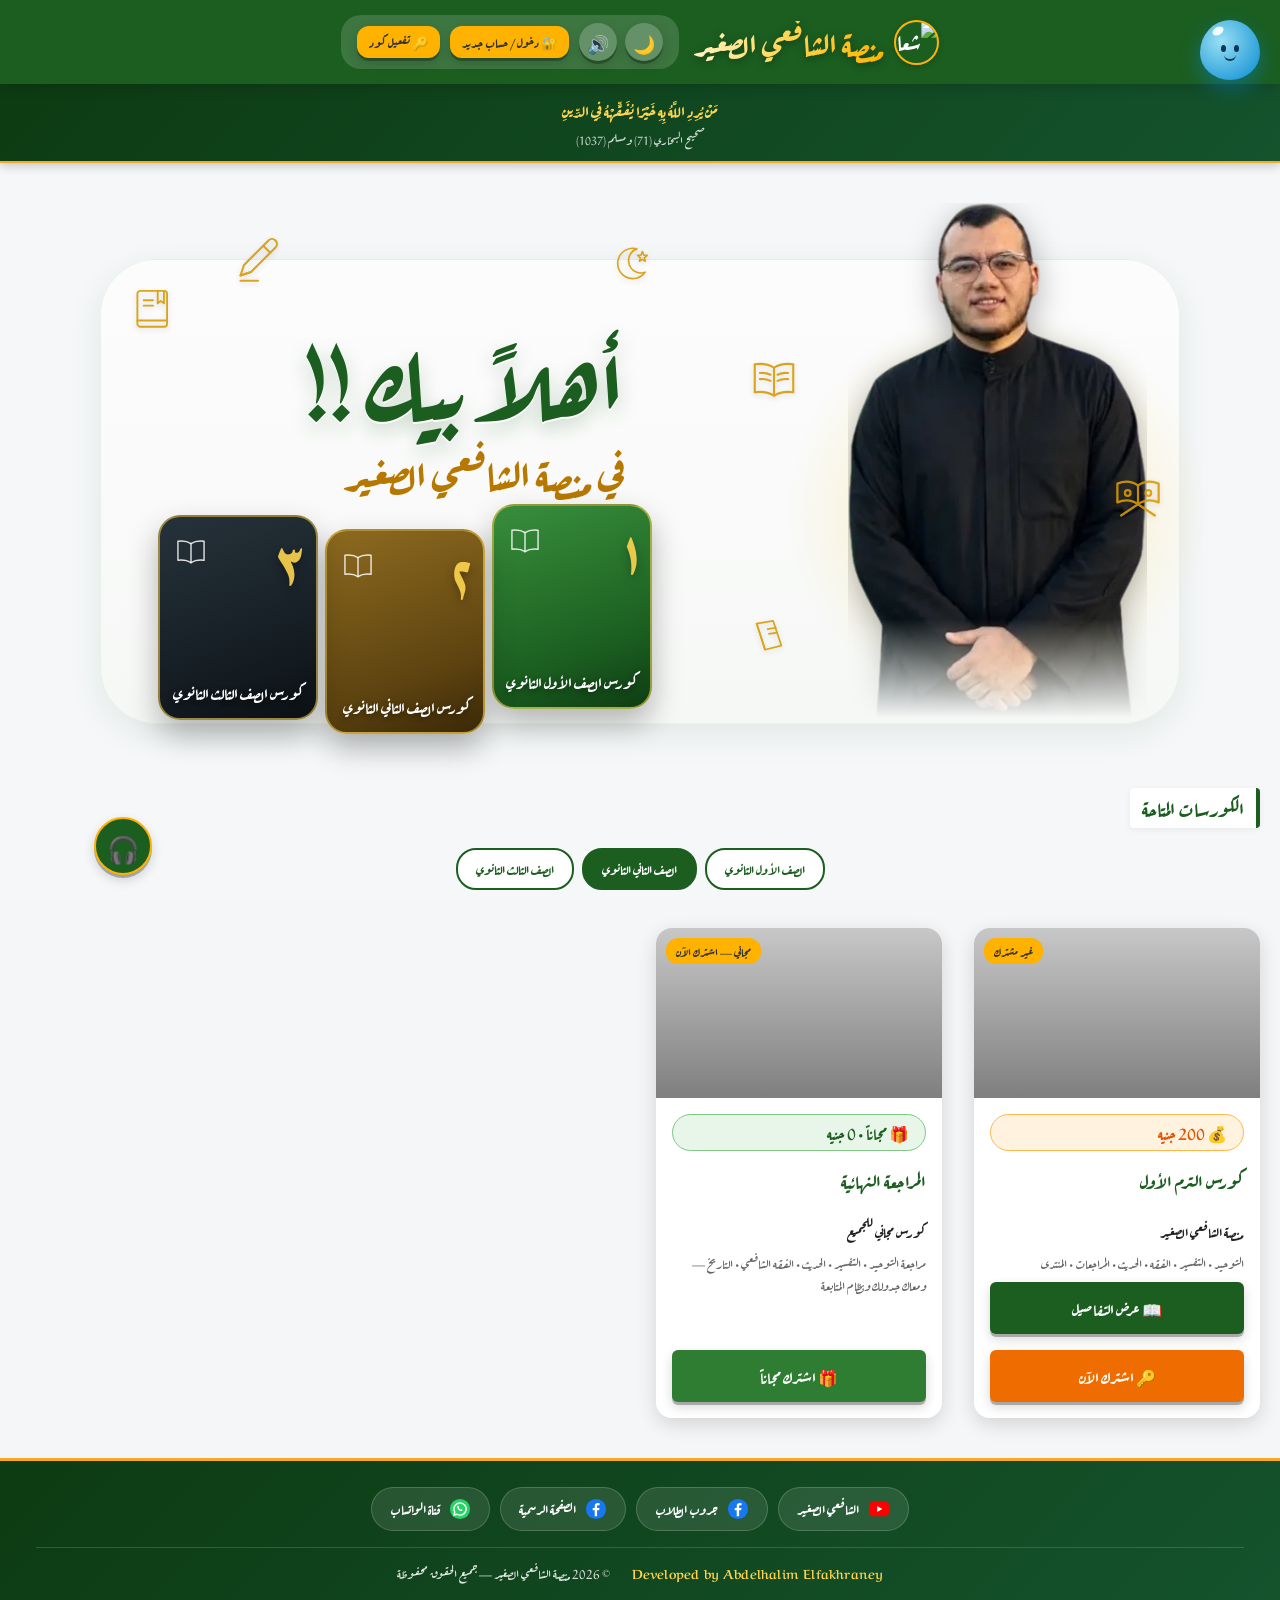
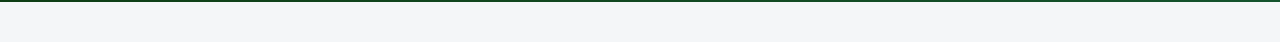
==== commit 4ec1178b: "Add files via upload" ====
--- a/index.html
+++ b/index.html
@@ -8260,14 +8260,14 @@
   ["coursesTitle","coursesGrid"].forEach(function(id){var el=document.getElementById(id);if(el){el.classList.add("reveal");io.observe(el)}});
 })();
 </script>
-<!-- ========== المساعد حليم (قطرة الماء التفاعلية) ========== -->
+<!-- ========== المساعد الشافعي الصغير (قطرة الماء التفاعلية) ========== -->
 <div id="halimAssistant" dir="rtl">
-  <div class="hlm-drop" id="hlmDrop" title="المساعد حليم" role="button" tabindex="0">
+  <div class="hlm-drop" id="hlmDrop" title="المساعد الشافعي الصغير" role="button" tabindex="0">
     <div class="hlm-face"><div class="hlm-eyes"><span></span><span></span></div><div class="hlm-mouth"></div></div>
     <div class="hlm-shine"></div>
   </div>
   <div id="hlmBubble">
-    <div class="hlm-head"><span>💧 المساعد حليم</span><span class="hlm-close" id="hlmClose">✖</span></div>
+    <div class="hlm-head"><span>💧 المساعد الشافعي الصغير</span><span class="hlm-close" id="hlmClose">✖</span></div>
     <div id="hlmText">جاري التحميل...</div>
     <div id="hlmForm">
       <input type="text" id="hlmName" placeholder="اسمك الكريم إيه؟" autocomplete="name">
@@ -8462,7 +8462,7 @@
 
     /* ===== 5) الدعم وأرقام التواصل ===== */
     contacts: {
-      html: function () { return "🎧 <b>الدعم وأرقام التواصل:</b><br>• 🎧 <b>الدعم الفني وتفعيل الأكواد:</b> 01099442329<br>• 💬 <b>واتساب المستر / الدعم العلمي:</b> 01101662590<br>• 💬 <b>مساعدات الفريق (مس رحمة / مس ملاك):</b> 01093619854 / 01157948016<br>• 💧 <b>المساعد حليم:</b> للرد المباشر والاستفسارات السريعة<br><br>تقدر كمان تستخدم قائمة <b>الدعم العائم</b>. اضغط على الرقم اللي عايزه يفتح لك الواتساب:"; },
+      html: function () { return "🎧 <b>الدعم وأرقام التواصل:</b><br>• 🎧 <b>الدعم الفني وتفعيل الأكواد:</b> 01099442329<br>• 💬 <b>واتساب المستر / الدعم العلمي:</b> 01101662590<br>• 💬 <b>مساعدات الفريق (مس رحمة / مس ملاك):</b> 01093619854 / 01157948016<br>• 💧 <b>المساعد الشافعي الصغير:</b> للرد المباشر والاستفسارات السريعة<br><br>تقدر كمان تستخدم قائمة <b>الدعم العائم</b>. اضغط على الرقم اللي عايزه يفتح لك الواتساب:"; },
       options: [
         { t: "🎧 الدعم الفني: 01099442329", href: function () { return "https://wa.me/201099442329"; } },
         { t: "💬 الدعم العلمي / المستر: 01101662590", href: function () { return "https://wa.me/201101662590"; } },
@@ -8659,8 +8659,8 @@
 
   function showForm() {
     form.style.display = "flex"; opts.style.display = "none"; back.style.display = "none";
-    text.innerHTML = "👋 أهلاً بك في المنصة!<br>أنا المساعد <b>حليم</b> 💧<br>من فضلك اكتب اسمك ورقم تليفونك لنبدأ:";
-    speak("أهلاً بك في المنصة! أنا المساعد حليم. اكتب اسمك ورقم تليفونك علشان أبدأ أساعدك!", "form");
+    text.innerHTML = "👋 أهلاً بك في المنصة!<br>أنا المساعد <b>الشافعي الصغير</b> 💧<br>من فضلك اكتب اسمك ورقم تليفونك لنبدأ:";
+    speak("أهلاً بك في المنصة! أنا المساعد الشافعي الصغير. اكتب اسمك ورقم تليفونك علشان أبدأ أساعدك!", "form");
   }
 
   function openBubble() {
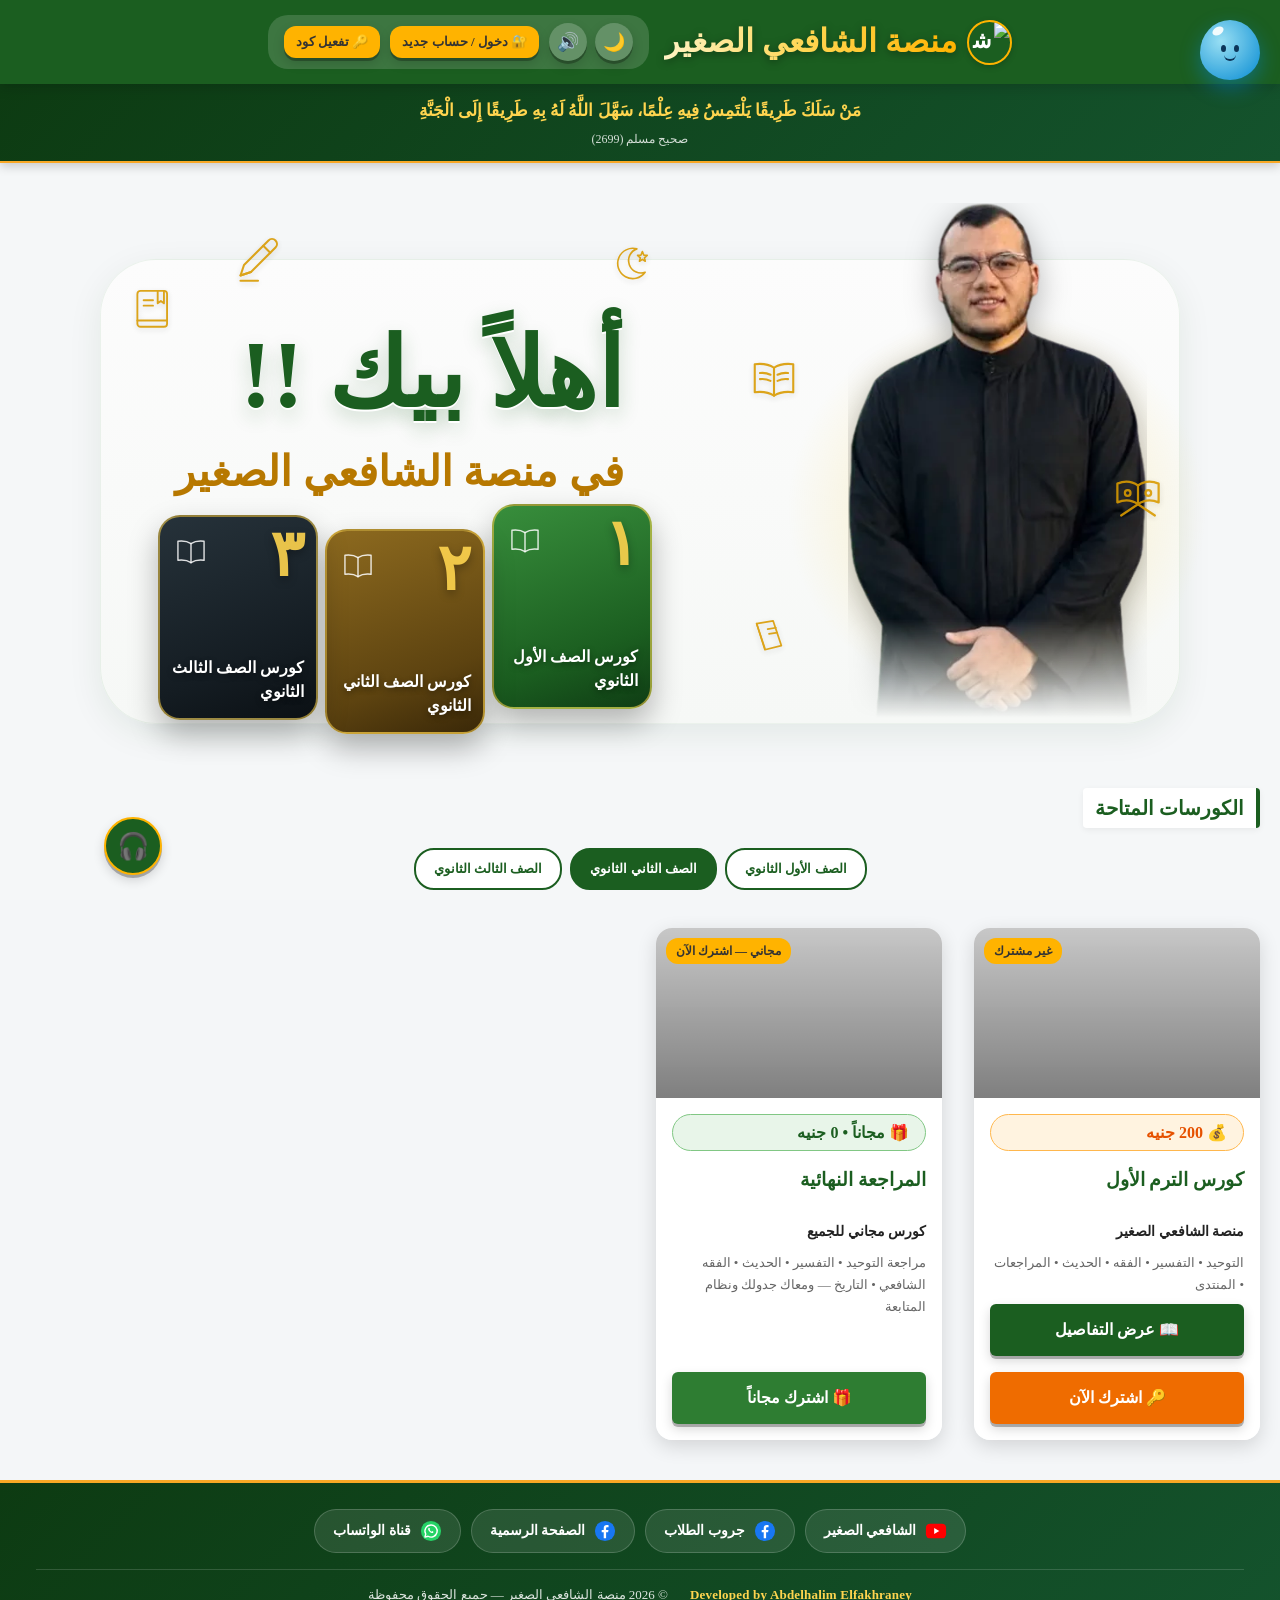
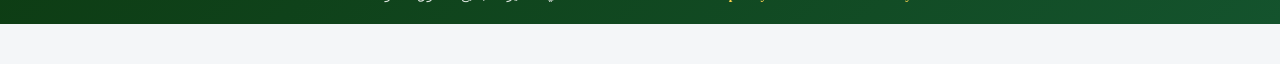
==== commit 1fbbe1aa: "Add files via upload" ====
--- a/index.html
+++ b/index.html
@@ -16,34 +16,33 @@
   <meta name="keywords" content="منصة الشافعي الصغير, الشافعي الصغير, أبو بكر الشافعي, ابو بكر الشافعي, مستر أبو بكر الشافعي, مستر ابو بكر الشافعي, منصة الشافعي, طلاب الشافعي الصغير">
   <title>منصة الشافعي الصغير</title>
   <script>try{document.documentElement.dataset.theme=localStorage.getItem("shafeei_theme")||"light"}catch(e){}</script>
-  <!-- ===== تحديث تلقائي: المنصة تتأكد عند الفتح إنها على آخر نسخة وتعمل ريستارت لوحدها لو لقت نسخة أقدم ===== -->
+  <!-- ===== تحديث تلقائي خفيف: طلب HEAD صغير (بدون تحميل الصفحة) بعد اكتمال التحميل ===== -->
   <script>
   (function () {
     try {
       var path = location.pathname, q = location.search;
-      // 1) لو لسه فاتحين بنسخة جديدة (رابط فيه _u) نشيل الباراميتر من الشريط ونكمل
       if (/[?&]_u=/.test(q)) {
         try { history.replaceState(history.state, "", path + q.replace(/([?&])_u=\d+&?/, "$1").replace(/[?&]$/, "") + location.hash); } catch (e) {}
         return;
       }
-      // 2) حارس ضد التكرار: ريستارت واحد كحد أقصى كل 30 ثانية
-      var last = Number(sessionStorage.getItem("__upd_at") || 0);
-      if (Date.now() - last < 30000) return;
-      // 3) نمسح أي كاش قديم (service worker / Cache Storage) بهدوء
-      try { if (navigator.serviceWorker) navigator.serviceWorker.getRegistrations().then(function (rs) { rs.forEach(function (r) { var w = r.active || r.waiting || r.installing; if (w && /firebase-messaging-sw/.test(w.scriptURL || "")) return; r.unregister(); }); }); } catch (e) {}
-      try { if (window.caches) caches.keys().then(function (ks) { ks.forEach(function (k) { caches.delete(k); }); }); } catch (e) {}
-      // 4) نقارن النسخة اللي شغالة (من الكاش) بآخر نسخة على السيرفر
-      function h(s) { var x = 5381, i = s.length; while (i) x = (x * 33) ^ s.charCodeAt(--i); return (x >>> 0) + ":" + s.length; }
-      var base = location.href.split("#")[0];
-      Promise.all([
-        fetch(base, { cache: "default" }).then(function (r) { return r.text(); }),
-        fetch(base + (base.indexOf("?") < 0 ? "?" : "&") + "_c=" + Date.now(), { cache: "no-store" }).then(function (r) { return r.ok ? r.text() : null; })
-      ]).then(function (a) {
-        if (!a[1] || a[1].length < 5000) return;          // رد غير سليم: ما نعملش حاجة
-        if (h(a[0]) === h(a[1])) return;                  // نفس النسخة: مفيش داعي
-        sessionStorage.setItem("__upd_at", String(Date.now()));
-        location.replace(path + (q ? q + "&" : "?") + "_u=" + Date.now() + location.hash);
-      }).catch(function () {});
+      var c = navigator.connection || {};
+      if (c.saveData) return;
+      function check() {
+        var last = Number(sessionStorage.getItem("__upd_at") || 0);
+        if (Date.now() - last < 30000) return;
+        fetch(location.href.split("#")[0], { method: "HEAD", cache: "no-cache" }).then(function (r) {
+          if (!r.ok) return;
+          var v = r.headers.get("etag") || r.headers.get("last-modified") || r.headers.get("content-length") || "";
+          if (!v) return;
+          var old = localStorage.getItem("__site_ver");
+          localStorage.setItem("__site_ver", v);
+          if (!old || old === v) return;
+          sessionStorage.setItem("__upd_at", String(Date.now()));
+          try { if (window.caches) caches.keys().then(function (ks) { ks.forEach(function (k) { caches.delete(k); }); }); } catch (e) {}
+          location.replace(path + (q ? q + "&" : "?") + "_u=" + Date.now() + location.hash);
+        }).catch(function () {});
+      }
+      window.addEventListener("load", function () { setTimeout(check, 2500); });
     } catch (e) {}
   })();
   </script>
@@ -52,8 +51,11 @@
   <link rel="icon" type="image/png" sizes="48x48" href="favicon-48.png">
   <link rel="icon" type="image/png" sizes="192x192" href="favicon.png">
   <link rel="apple-touch-icon" href="apple-touch-icon.png">
-  <link rel="stylesheet" href="https://cdn.plyr.io/3.7.8/plyr.css" />
-  <link rel="stylesheet" href="https://cdn.jsdelivr.net/npm/plyr@3.7.8/dist/plyr.css" />
+  <link rel="preconnect" href="https://script.google.com" crossorigin>
+  <link rel="preconnect" href="https://script.googleusercontent.com" crossorigin>
+  <link rel="dns-prefetch" href="https://i.ytimg.com">
+  <link rel="stylesheet" href="https://cdn.jsdelivr.net/npm/plyr@3.7.8/dist/plyr.css" media="print" onload="this.media='all'" />
+  <noscript><link rel="stylesheet" href="https://cdn.jsdelivr.net/npm/plyr@3.7.8/dist/plyr.css" /></noscript>
   <style>
     :root {
       --primary-color: #1b5e20;
@@ -71,13 +73,13 @@
     }
  
     /* خط Aref Ruqaa (مستضاف محلياً) - الخط الأساسي لكل المنصة */
-    @font-face { font-family: 'Aref Ruqaa'; src: url([data-uri]) format('woff'); font-weight: 400; font-style: normal; font-display: block; }
-    @font-face { font-family: 'Aref Ruqaa'; src: url([data-uri]) format('woff'); font-weight: 700; font-style: normal; font-display: block; }
+    @font-face { font-family: 'Aref Ruqaa'; src: url(fonts/AirefRuqaa-1.woff) format('woff'); font-weight: 400; font-style: normal; font-display: swap; }
+    @font-face { font-family: 'Aref Ruqaa'; src: url(fonts/AirefRuqaa-2.woff) format('woff'); font-weight: 700; font-style: normal; font-display: swap; }
  
     /* خط Cairo - احتياطي للرموز اللي مش موجودة في Aref Ruqaa */
     @font-face {
       font-family: 'Cairo';
-      src: url([data-uri]) format('woff');
+      src: url(fonts/Cairo-1.woff) format('woff');
       font-weight: 200 1000;
       font-style: normal;
       font-display: swap;
@@ -2301,8 +2303,8 @@
     // صلاحيات الأدمن والدعم تأتي من السيرفر فقط
  
     // ======================= طبقة الاتصال والتحقق =======================
-    const REQUEST_TIMEOUT_MS = 12000;
-    const RETRY_DELAYS = [200, 500, 900];
+    const REQUEST_TIMEOUT_MS = 20000; // نت ضعيف: مهلة أطول بدل إعادة الطلب
+    const RETRY_DELAYS = [300, 700, 1200];
     const GENERIC_ERROR = "لم نتمكن من إتمام العملية الآن. برجاء المحاولة مرة أخرى بعد لحظات.";
     // أخطاء مؤقتة من السيرفر (ضغط/انتهاء مهلة) - لا تُعرض للعميل وتُعاد محاولتها
     const TRANSIENT_RE = /timeout|timed out|too many|quota|busy|service invoked|lock|exception|internal error|مشغول|انتهت المهلة|تجاوز/i;
@@ -2483,8 +2485,8 @@
     // ---- تسجيل الدخول: لا يُعلن الفشل إلا بعد تأكيد متكرر ----
     async function robustLogin(phoneInput, password) {
       // نطلق كل صيغ الرقم بالتوازي ونأخذ أول نجاح فوراً (بدون انتظار متسلسل)
-      const variants = phoneVariants(phoneInput).slice(0, 2);
-      const attempt = (phone) => callWithRetry(GOOGLE_SCRIPT_URL, { action: "login", studentPhone: phone, studentPassword: password, deviceId: getDeviceId() }, 3);
+      const variants = phoneVariants(phoneInput).slice(0, 1);
+      const attempt = (phone) => callWithRetry(GOOGLE_SCRIPT_URL, { action: "login", studentPhone: phone, studentPassword: password, deviceId: getDeviceId() }, 2);
       return new Promise((resolve) => {
         let pending = variants.length, done = false;
         const results = [];
@@ -2580,6 +2582,8 @@
       });
     }
  
+    try { warmUpServices(); } catch (_) {} // تسخين السيرفر فور فتح الصفحة (قبل ما الطالب يكتب بياناته)
+
     // ===== المحاضرات اليدوية =====
     // أضف سطراً جديداً داخل أي مصفوفة. الحقل releaseAt اختياري: لو كتبته (مثال "2026-10-05T20:00:00+03:00")
     // تظهر المحاضرة تلقائياً عند هذا الموعد ويظهر التنبيه قبلها بساعتين، ولو تركته تظهر فوراً كما كانت.
@@ -3504,6 +3508,17 @@
       return m ? m[1] : "";
     }
     let pvPendingDriveId = null;
+    // موبايل/تابلت؟
+    function pvIsMobile() { return /Android|iPhone|iPad|iPod/i.test(navigator.userAgent) || (navigator.maxTouchPoints > 1 && /Macintosh/.test(navigator.userAgent)); }
+    // فتح الفيديو في تطبيق Google Drive الموجود على الجهاز (وإلا يفتح في المتصفح)
+    function pvOpenInDriveApp(id) {
+      const web = "https://drive.google.com/file/d/" + id + "/view";
+      if (/Android/i.test(navigator.userAgent)) {
+        location.href = "intent://drive.google.com/file/d/" + id + "/view#Intent;scheme=https;package=com.google.android.apps.docs;S.browser_fallback_url=" + encodeURIComponent(web) + ";end";
+      } else {
+        window.open(web, "_blank"); // iOS: الرابط العالمي يفتح تطبيق Drive لو متثبّت
+      }
+    }
     function isYouTubeUrl(url) {
       return /(?:youtube\.com|youtu\.be)/i.test(url || "");
     }
@@ -3659,11 +3674,13 @@
         document.getElementById("pvLectureTitle").innerText = lectureTitle || "المحاضرة";
         document.getElementById("pvOverlay").classList.add("active");
         const f = document.getElementById("pvFacade"); f.style.backgroundImage = "none"; f.style.display = "flex"; try { pvWarm(); } catch (_) {}
+        try { let h = document.getElementById("pvDriveHint"); if (!h) { h = document.createElement("div"); h.id = "pvDriveHint"; h.style.cssText = "position:absolute;bottom:14px;left:0;right:0;text-align:center;color:#fff;font-size:14px;font-weight:700;text-shadow:0 1px 4px #000;padding:0 12px;pointer-events:none"; f.appendChild(h); } h.textContent = pvIsMobile() ? "اضغط لفتح الفيديو في تطبيق Google Drive" : ""; } catch (_) {}
         document.getElementById("pvTouchOverlay").style.display = "none";
         requestAnimationFrame(pvFitLayout);
         return;
       }
       pvPendingDriveId = null;
+      try { const h = document.getElementById("pvDriveHint"); if (h) h.textContent = ""; } catch (_) {}
       if (!videoId) {
         alert("تعذر تشغيل المحاضرة الآن، حاول مرة أخرى لاحقاً.");
         return;
@@ -3722,6 +3739,7 @@
     async function pvStartPlayback() {
       const isDrive = !!pvPendingDriveId;
       if (!isDrive && !pvPendingVideoId) return;
+      if (isDrive && pvIsMobile()) { pvOpenInDriveApp(pvPendingDriveId); return; }
       if (!window.Plyr) { await loadPlyr(); if (!window.Plyr) { if (isDrive) pvStartDriveIframe(); return; } }
       const videoId = pvPendingVideoId;
       const driveId = pvPendingDriveId;
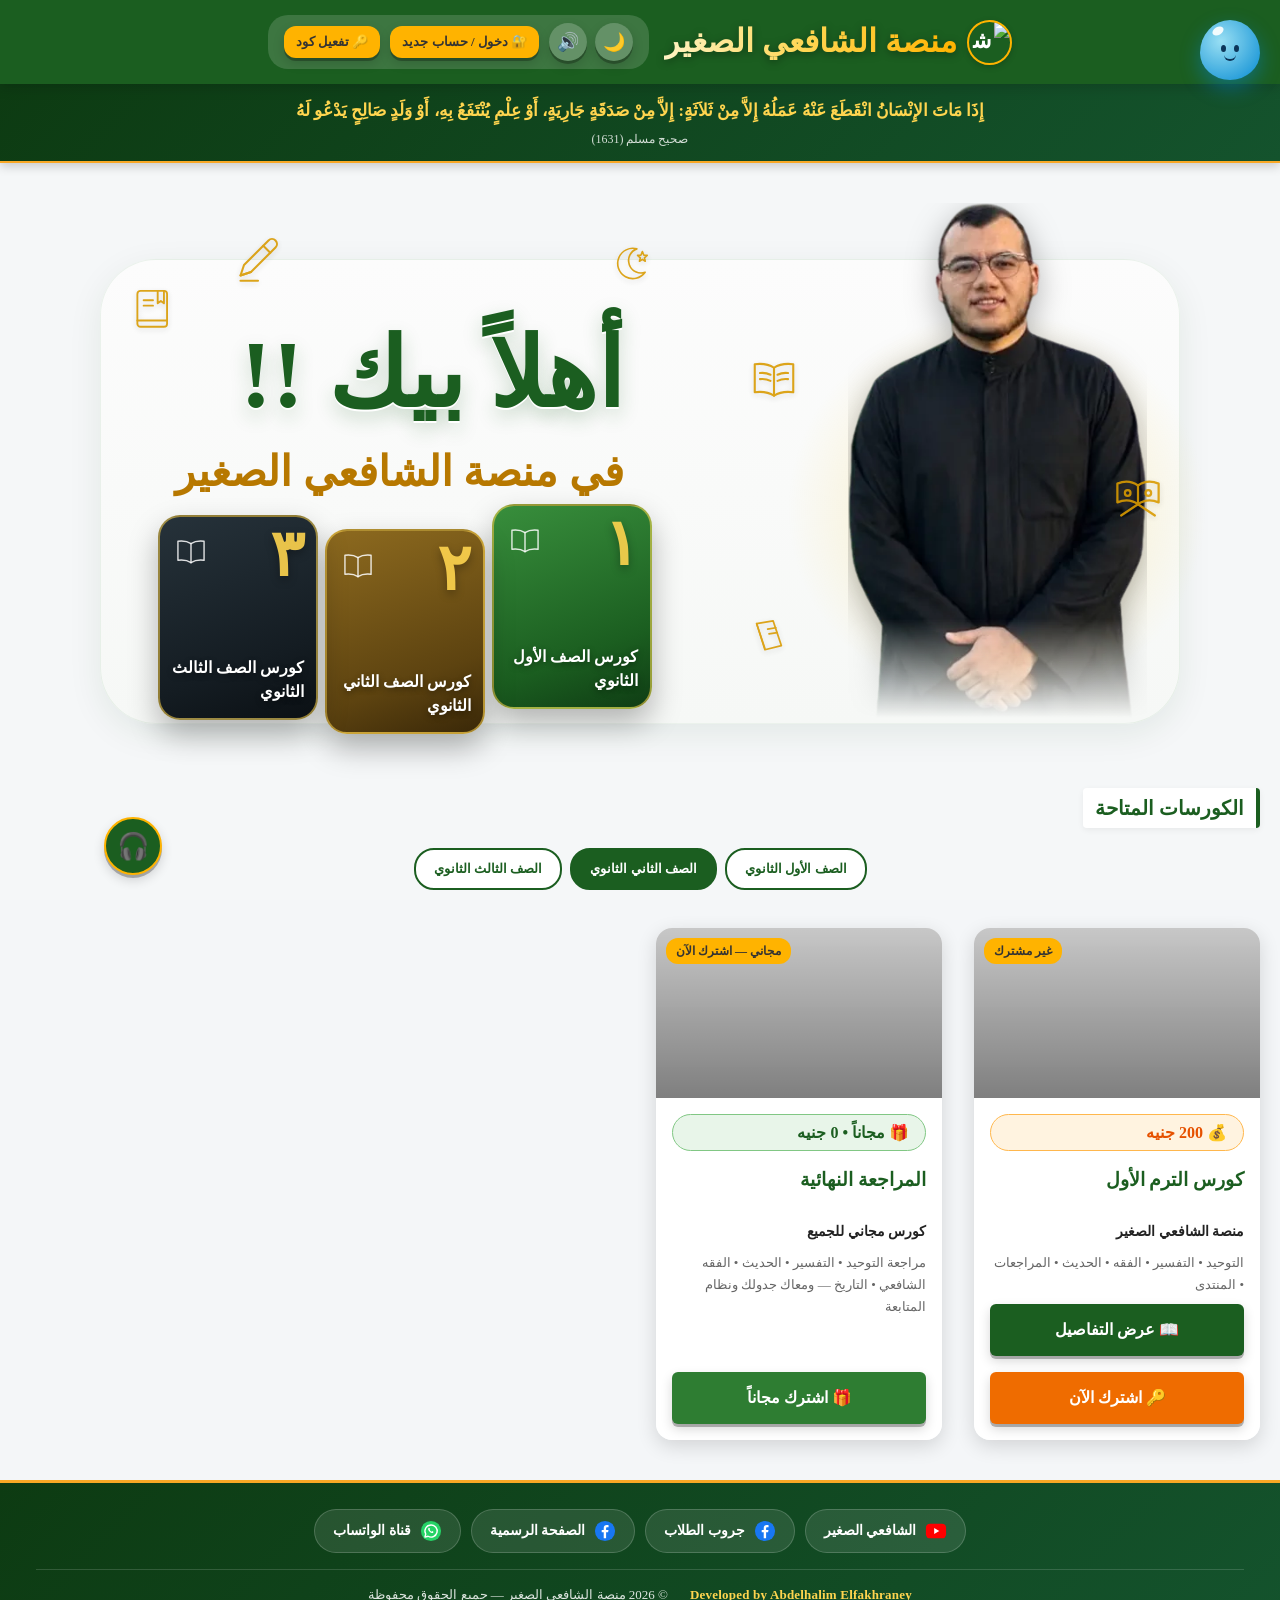
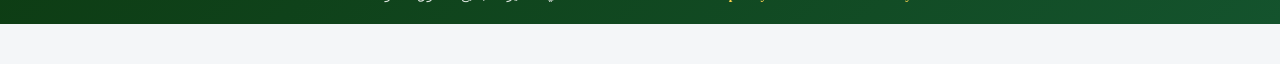
==== commit 95f7f5c6: "Add files via upload" ====
--- a/index.html
+++ b/index.html
@@ -3157,7 +3157,6 @@
       revOpen = id; renderReviewCards();
       document.getElementById("courseTitle").innerText = c.title;
       document.getElementById("courseBackBtn").innerText = "← المراجعات";
-      try { history.pushState({ subject: "reviewTab", rev: id }, ""); } catch (_) {}
       window.scrollTo({ top: 0, behavior: "smooth" });
       setTimeout(pinFooter, 50);
     }
@@ -5753,7 +5752,6 @@
       if (tab === "reviewTab") { revOpen = null; try { renderReviewCards(); } catch (_) {} }
       document.getElementById("courseTitle").innerText = c.title;
       document.getElementById("courseBackBtn").innerText = "← المواد";
-      try { history.pushState({ subject: tab }, ""); } catch (_) {}
       window.scrollTo({ top: 0, behavior: "smooth" });
       setTimeout(pinFooter, 50);
     }
@@ -5773,7 +5771,7 @@
         window.scrollTo({ top: 0, behavior: "smooth" });
       } else setView("courses");
     }
-    window.addEventListener("popstate", () => { if (window.lpPopGuard && window.lpPopGuard()) return; if (revOpen) { closeReviewSubject(); return; } if (currentSubjectTab) showSubjectGrid(); });
+    // التنقل بزر الرجوع بيتعامل معاه نظام الروابط (Hash Router) في آخر الملف
 
     // ---------- 2) مركز الإشعارات: تنبيه منبثق + جرس + رسائل تحفيزية + تنبيهات التقدّم ----------
     let notifChimeAt = 0, toastTimer = null;
@@ -8731,5 +8729,132 @@
 </script>
 <!-- ========== نهاية المساعد حليم ========== -->
 
+<script>
+/* ===== نظام الروابط (Hash Router): كل صفحة ليها رابط خاص بيها ويشتغل مع زر الرجوع والريفريش ومشاركة الرابط =====
+   #/login  •  #/account  •  #/course/<id>  •  #/course/<id>/<tab>  •  #/course/<id>/reviewTab/<rev>
+   (الصفحة الرئيسية بدون hash، ورابط المحاضرة القديم #lec=ID لسه شغال) */
+(function () {
+  var BASE = "منصة الشافعي الصغير", busy = false, ready = false, idx = 0, trail = [""], replaceNext = false;
+  var $ = function (id) { return document.getElementById(id); };
+  function authOpen() { var m = $("authModal"); return !!m && m.style.display !== "none" && m.style.display !== ""; }
+  function path() {
+    try {
+      if (authOpen() && !currentStudent) return "/login";
+      if (view === "account") return "/account";
+      if (view === "course") {
+        var p = "/course/" + encodeURIComponent(currentCourse);
+        if (currentSubjectTab) { p += "/" + encodeURIComponent(currentSubjectTab); if (currentSubjectTab === "reviewTab" && revOpen) p += "/" + encodeURIComponent(revOpen); }
+        return p;
+      }
+    } catch (_) {}
+    return "";
+  }
+  function hashOf(p) { return p ? "#" + p : ""; }
+  function normHash() { var h = location.hash; return h === "#/" || h === "#" ? "" : h; }
+  function setTitle(p) {
+    var t = BASE, s = p.split("/").filter(Boolean).map(decodeURIComponent);
+    try {
+      if (s[0] === "login") t = "تسجيل الدخول | " + BASE;
+      else if (s[0] === "account") t = "حسابي | " + BASE;
+      else if (s[0] === "course") {
+        var c = COURSES.find(function (x) { return x.id === s[1]; }), parts = [];
+        if (s[2]) { var sc = SUBJECT_CARDS.find(function (x) { return x.tab === s[2]; }); if (sc) parts.push(sc.title); }
+        if (c) parts.push(c.title);
+        parts.push(BASE); t = parts.join(" | ");
+      }
+    } catch (_) {}
+    document.title = t;
+  }
+  function stamp(i) { return { r: 1, i: i }; }
+  function sync() {
+    if (busy || !ready) return;
+    var p = path(), want = hashOf(p), url = location.pathname + location.search;
+    setTitle(p);
+    if (normHash() === want) return;
+    var fromLogin = /^#\/login/.test(location.hash), legacy = /lec=/.test(location.hash);
+    try {
+      if (replaceNext || fromLogin || legacy) history.replaceState(stamp(idx), "", url + want);
+      else { idx++; trail = trail.slice(0, idx); trail[idx] = p; history.pushState(stamp(idx), "", url + want); }
+      if (replaceNext || fromLogin || legacy) trail[idx] = p;
+    } catch (_) {}
+  }
+  function apply() {
+    var h = location.hash;
+    if (/lec=/.test(h)) return;
+    var p = h.replace(/^#/, "");
+    if (p && p.charAt(0) !== "/") return; // أي anchor تاني نسيبه
+    var s = p.split("/").filter(Boolean).map(function (x) { try { return decodeURIComponent(x); } catch (_) { return x; } });
+    busy = true;
+    try {
+      var r = s[0] || "";
+      if (r === "login") {
+        if (currentStudent) { if (view !== "courses") setView("courses"); }
+        else if (!authOpen()) openAuth();
+      } else if (r === "account") {
+        if (!currentStudent) { if (view !== "courses") setView("courses"); openAuth(function () { openAccount(); }); }
+        else if (view !== "account") openAccount();
+      } else if (r === "course" && COURSES.some(function (c) { return c.id === s[1]; })) {
+        if (authOpen() && !currentStudent) closeAuth();
+        if (view === "account") closeAccountIfAny();
+        if (view !== "course" || currentCourse !== s[1]) enterCourse(s[1]);
+        if (view === "course" && currentCourse === s[1]) {
+          if (s[2]) {
+            if (currentSubjectTab !== s[2]) openSubject(s[2]);
+            if (currentSubjectTab === "reviewTab") {
+              if (s[3] && revOpen !== s[3]) pickReview(s[3]);
+              else if (!s[3] && revOpen) closeReviewSubject();
+            }
+          } else if (currentSubjectTab) showSubjectGrid();
+        }
+      } else {
+        if (authOpen() && !currentStudent) closeAuth();
+        if (view !== "courses") { closeAccountIfAny(); setView("courses"); }
+      }
+    } catch (e) { console.error("router", e); }
+    busy = false;
+    // نثبّت الرابط على الحالة الفعلية (مثلاً لو الكورس المجاني طلب تأكيد اشتراك)
+    var real = path();
+    if (normHash() !== hashOf(real)) { try { history.replaceState(stamp(idx), "", location.pathname + location.search + hashOf(real)); trail[idx] = real; } catch (_) {} }
+    setTitle(real);
+  }
+  function onPop(e) {
+    if (e && e.type === "popstate") {
+      if (window.lpPopGuard && window.lpPopGuard()) return; // مشغّل المحاضرات له زر رجوع خاص
+      idx = (history.state && typeof history.state.i === "number") ? history.state.i : 0;
+    }
+    apply();
+  }
+  // زر "رجوع" داخل الصفحة: لو الصفحة اللي قبلها هي الأب نرجع بالـ history، وإلا نستبدل الرابط
+  window.courseBack = function () {
+    var parent = revOpen && currentSubjectTab ? "/course/" + encodeURIComponent(currentCourse) + "/" + encodeURIComponent(currentSubjectTab)
+      : currentSubjectTab ? "/course/" + encodeURIComponent(currentCourse) : "";
+    if (idx > 0 && trail[idx - 1] === parent) { history.back(); }
+    else {
+      replaceNext = true;
+      try {
+        if (currentSubjectTab) { if (revOpen) closeReviewSubject(); else showSubjectGrid(); }
+        else setView("courses");
+      } finally { replaceNext = false; }
+      sync();
+    }
+    window.scrollTo({ top: 0, behavior: "smooth" });
+  };
+  ["setView", "openSubject", "showSubjectGrid", "pickReview", "closeReviewSubject"].forEach(function (n) {
+    var f = window[n]; if (typeof f !== "function") return;
+    window[n] = function () { var r = f.apply(this, arguments); try { sync(); } catch (_) {} return r; };
+  });
+  window.addEventListener("popstate", onPop);
+  window.addEventListener("hashchange", onPop);
+  try { new MutationObserver(function () { sync(); }).observe($("authModal"), { attributes: true, attributeFilter: ["style"] }); } catch (_) {}
+  function init() {
+    ready = true;
+    try { history.replaceState(stamp(0), "", location.href); } catch (_) {}
+    if (normHash() && !/lec=/.test(location.hash)) apply(); else setTitle(path());
+  }
+  if (document.readyState === "complete") setTimeout(init, 0);
+  else window.addEventListener("load", function () { setTimeout(init, 0); });
+})();
+</script>
+
 </body>
 </html>
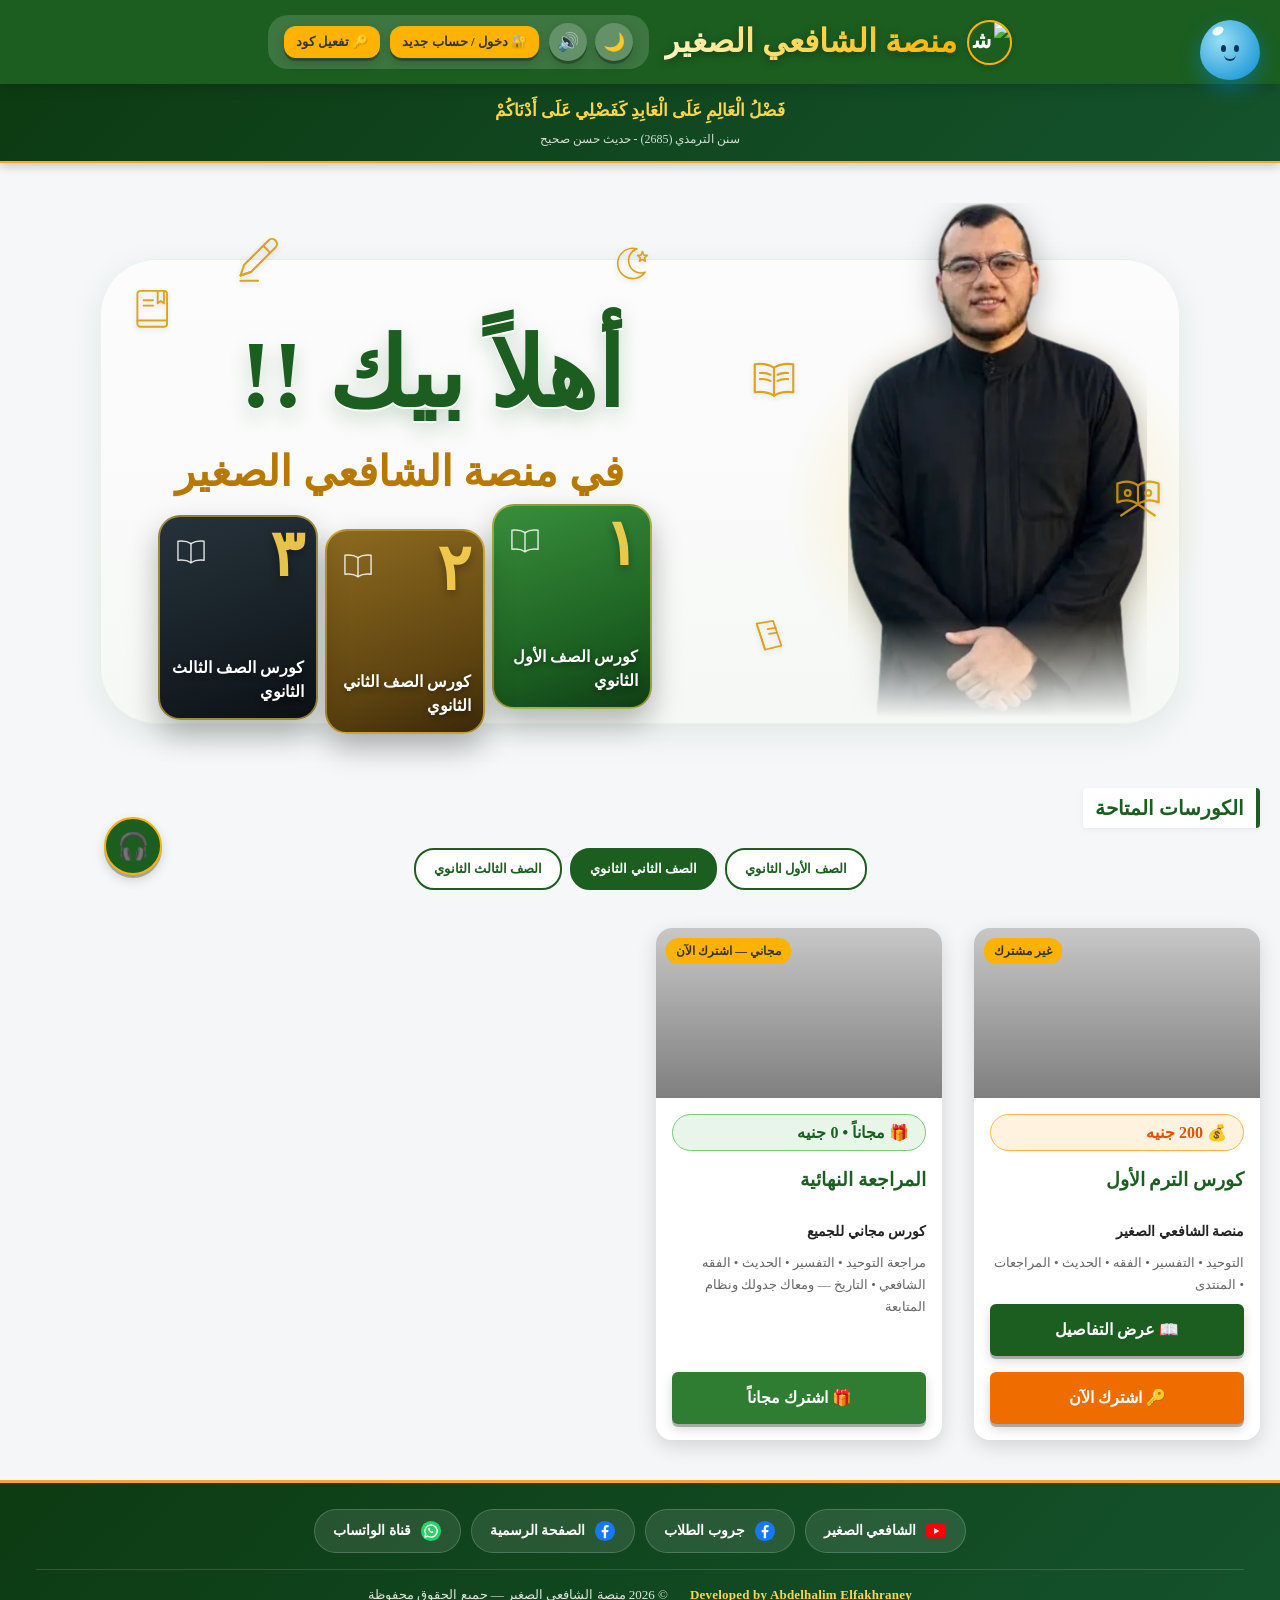
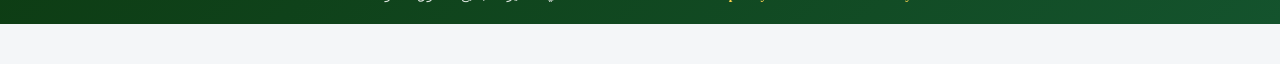
==== commit b4e696ed: "Add files via upload" ====
--- a/index.html
+++ b/index.html
@@ -3756,7 +3756,7 @@
         speed: { selected: 1, options: [0.5, 0.75, 1, 1.25, 1.5, 2] },
         i18n: { quality: "Video Quality" }
       };
-      if (!isDrive) plyrOptions.quality = { default: pvQuality, options: PV_QUALITIES, forced: true, onChange: (q) => pvApplyQuality(q) };
+      if (!isDrive) plyrOptions.quality = { default: pvQuality, options: PV_QUALITIES, forced: true, onChange: () => {} };
 
       if (isDrive) {
         // فيديو الدرايف: نشغّله في عنصر <video> عادي عشان يظهر بنفس تحكمات Plyr بتاعة يوتيوب
@@ -5484,12 +5484,9 @@
       try { vid = (emb.getVideoData() || {}).video_id || ""; } catch (_) {}
       vid = vid || pvPendingVideoId; if (!vid) return;
       const wasPlaying = st === 1 || st === 3;
-      try { emb.loadVideoById({ videoId: vid, startSeconds: t, suggestedQuality: name }); } catch (_) { return; }
+      const opts = { videoId: vid, startSeconds: t, suggestedQuality: name };
+      try { if (wasPlaying) emb.loadVideoById(opts); else if (typeof emb.cueVideoById === "function") emb.cueVideoById(opts); else emb.loadVideoById(opts); } catch (_) { return; }
       if (name !== "default") { try { emb.setPlaybackQualityRange(name, name); } catch (_) {} }
-      if (!wasPlaying) { // كان واقف مؤقتاً: نوقفه تاني أول ما يشتغل
-        const onS = (e) => { if (e && e.data === 1) { try { emb.removeEventListener("onStateChange", onS); } catch (_) {} setTimeout(() => { try { emb.pauseVideo(); } catch (_) {} }, 50); } };
-        try { emb.addEventListener("onStateChange", onS); } catch (_) {}
-      }
     }
     let pvQLast = 0;
     function pvApplyQuality(q, silent) {
@@ -5510,6 +5507,7 @@
     }
     // لو الطالب كان مختار جودة قبل كده: بعد ما الفيديو يشتغل نتأكد إنها اتطبّقت، ولو لأ نطبّقها مرة واحدة
     function pvEnforceSavedQuality() {
+      return; // تم الإلغاء: إعادة التحميل التلقائية كانت بتوقف الفيديو بعد ثانيتين. الجودة بتتطبق بهدوء عند الفتح، وبإعادة تحميل فقط لما الطالب يختارها بنفسه
       let saved = null; try { saved = localStorage.getItem("pv_quality"); } catch (_) {}
       if (saved === null || pvQuality === 0) return;
       const emb = pvPlayerInstance && pvPlayerInstance.embed; if (!emb) return;
